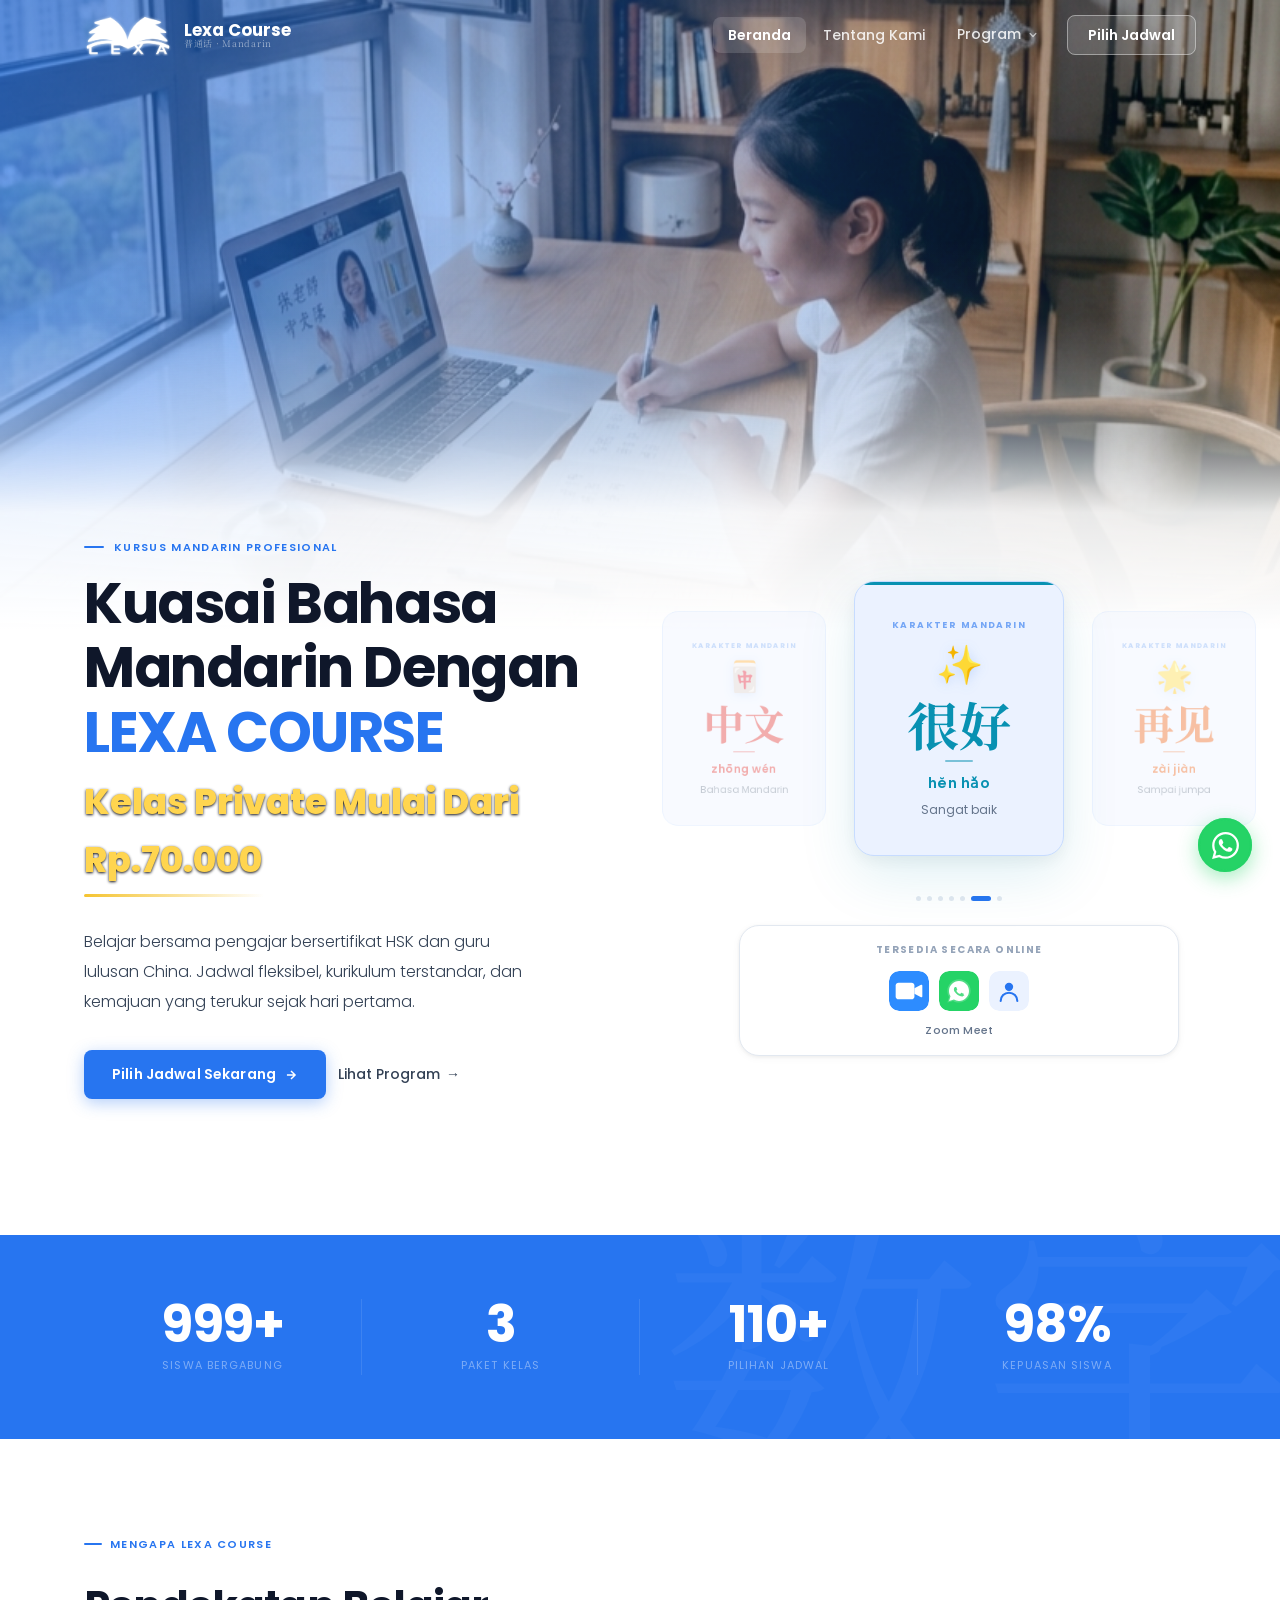
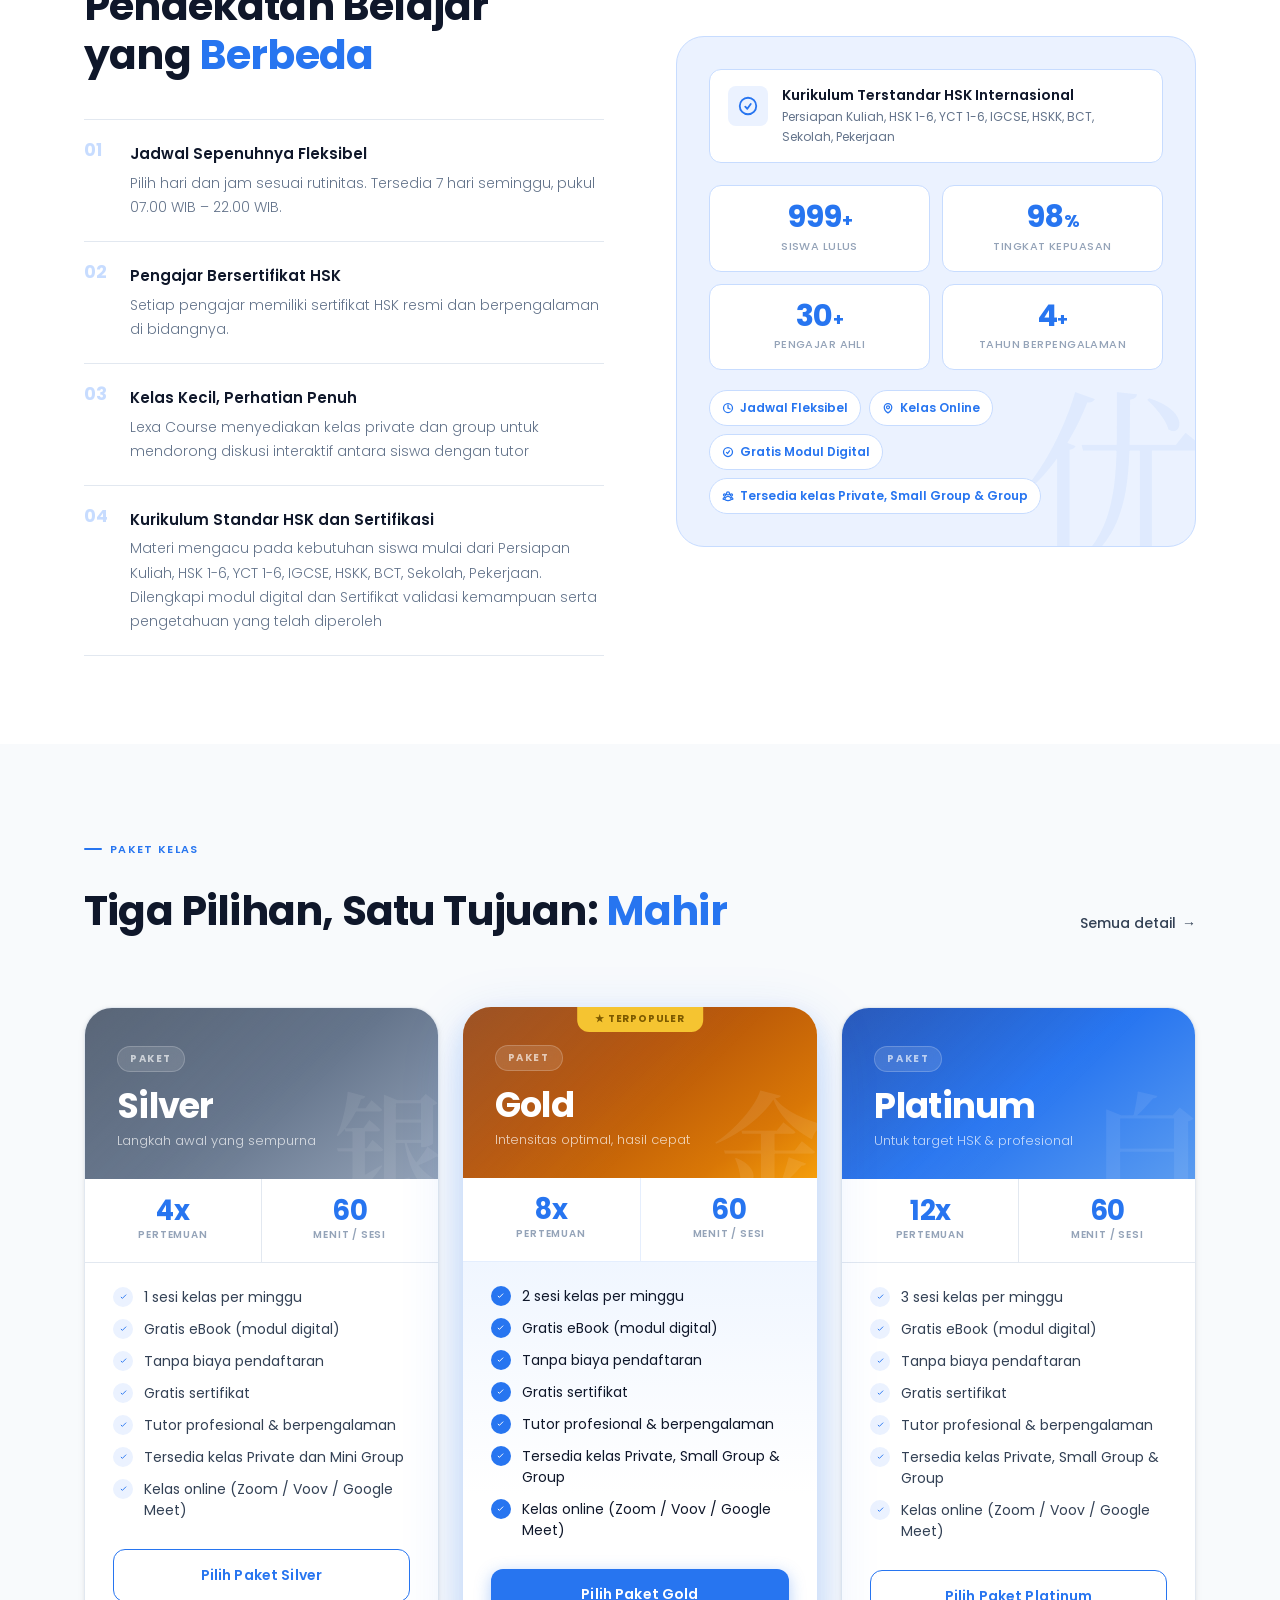
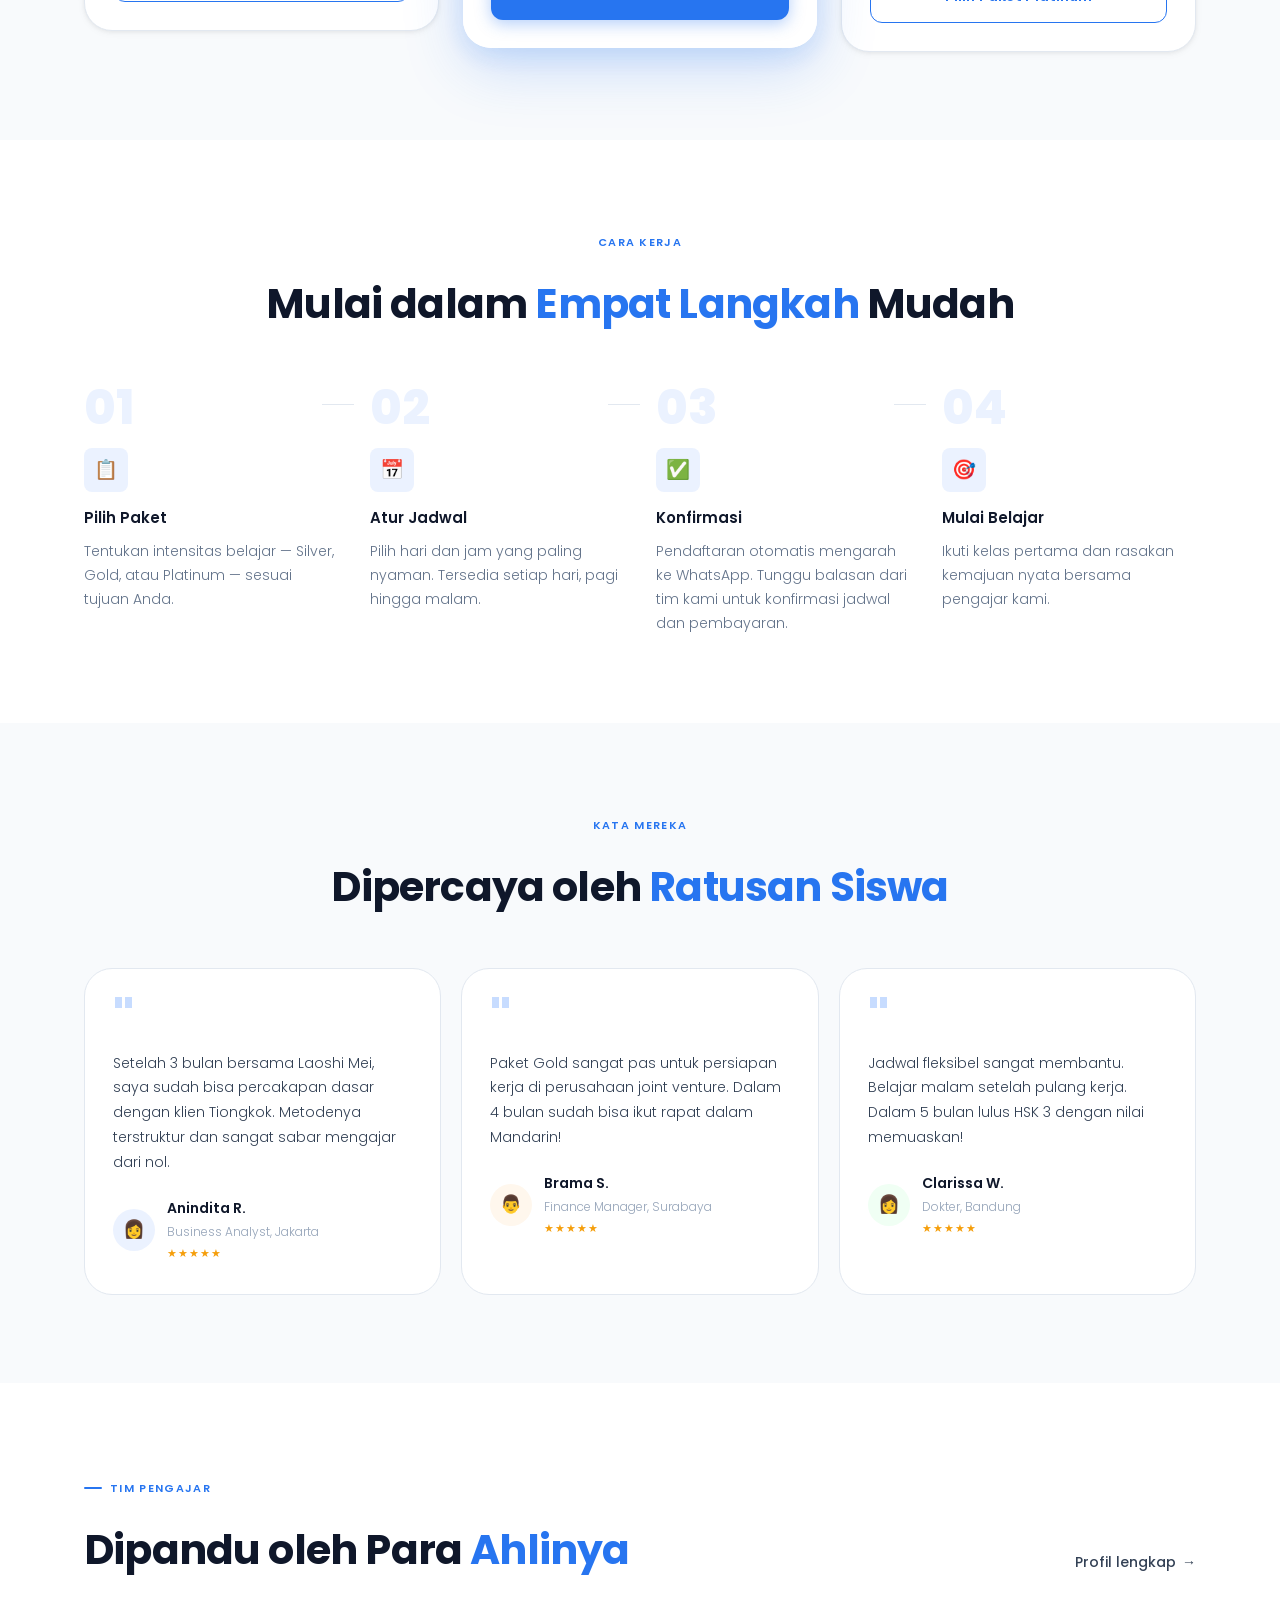
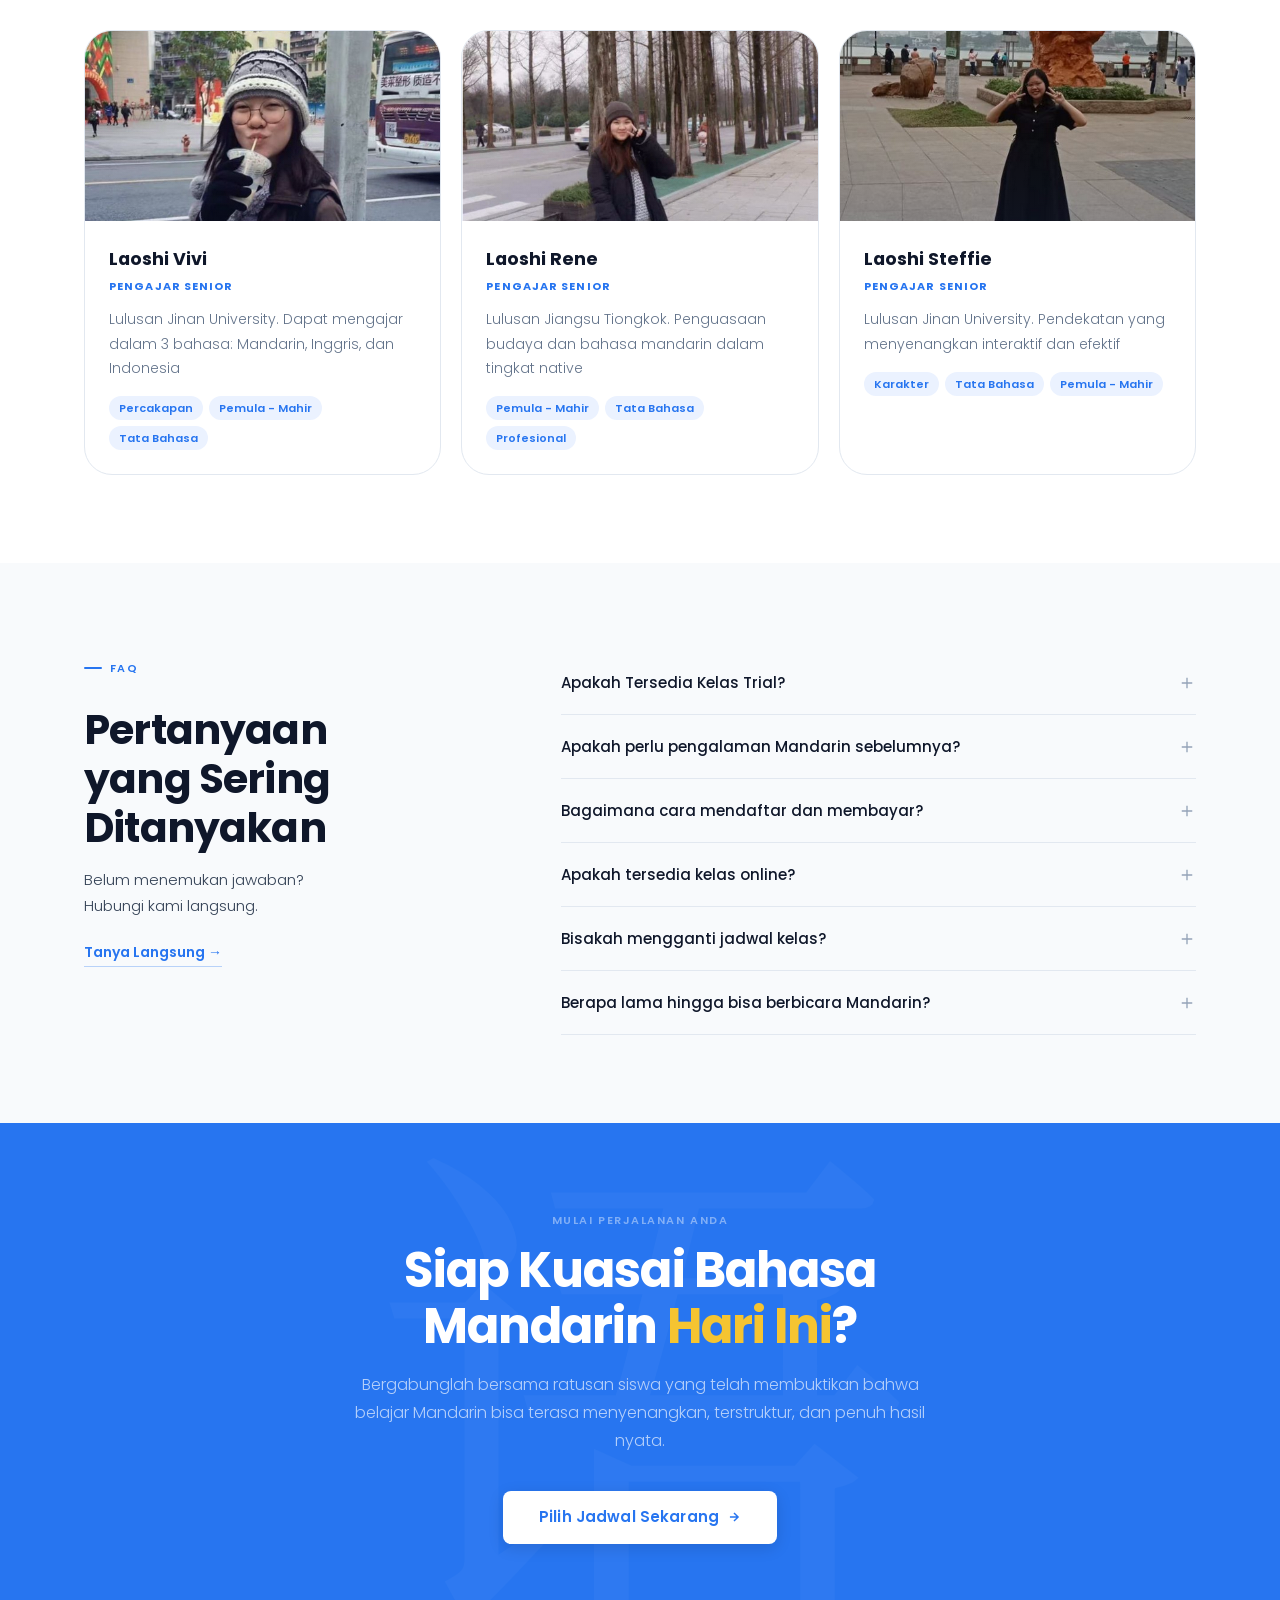
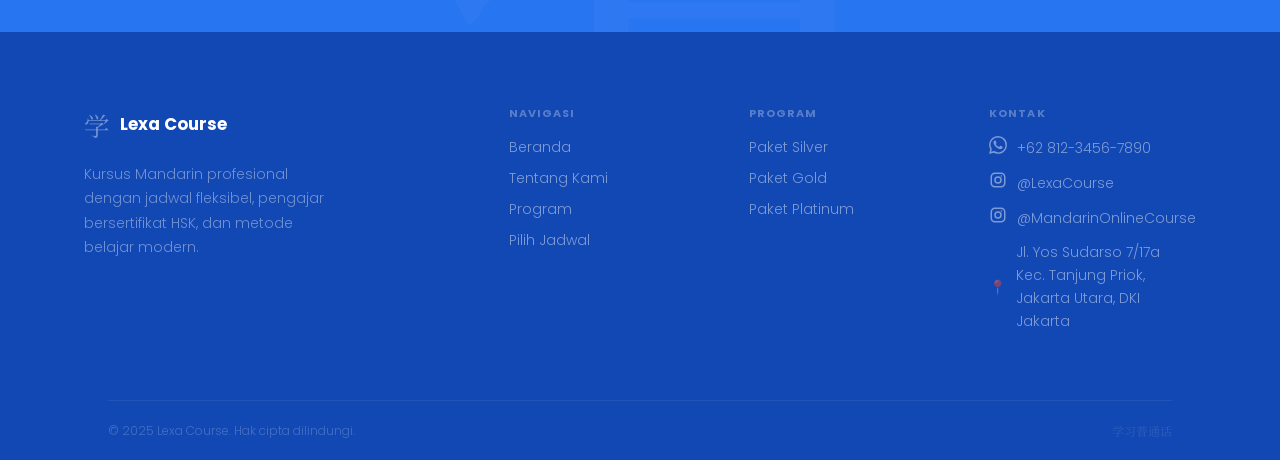
==== index.html @ 20793e78 "fix eror mobile bug foto laoshi" ====
<!DOCTYPE html>
<html lang="id">
<head>
  <meta charset="UTF-8" />
  <meta name="viewport" content="width=device-width, initial-scale=1.0" />
  <title>Lexa Course — Kursus Bahasa Mandarin Profesional</title>
  <meta name="description" content="Kursus Mandarin profesional dengan pengajar bersertifikat HSK dan jadwal fleksibel." />
  <link rel="preconnect" href="https://fonts.googleapis.com" />
  <link rel="preconnect" href="https://fonts.gstatic.com" crossorigin />
  <link href="https://fonts.googleapis.com/css2?family=Poppins:wght@300;400;500;600;700;800&family=Noto+Serif+SC:wght@400;700&display=swap" rel="stylesheet" />
  <link rel="stylesheet" href="assets/css/style.css" />
  <link rel="icon" type="image/png" href="assets/images/logop.png" />
</head>
<body>
<nav class="navbar transparent" id="navbar">
  <div class="nav-wrap">
    <a href="index.html" class="nav-logo">
      <img src="assets/images/logo.png" alt="Lexa Course" />
      <div class="nav-brand">
        <span class="nav-name">Lexa Course</span>
        <span class="nav-sub">普通话 · Mandarin</span>
      </div>
    </a>
    <ul class="nav-links">
      <li><a href="index.html" class="nav-a active">Beranda</a></li>
      <li><a href="tentang.html" class="nav-a">Tentang Kami</a></li>
     <li class="nav-item">
        <span class="nav-a-drop" id="navProgram">
          Program
          <svg class="drop-arrow" viewBox="0 0 20 20" fill="currentColor"><path fill-rule="evenodd" d="M5.293 7.293a1 1 0 011.414 0L10 10.586l3.293-3.293a1 1 0 111.414 1.414l-4 4a1 1 0 01-1.414 0l-4-4a1 1 0 010-1.414z"/></svg>
        </span>
        <div class="dropdown">
          <a href="program.html#private" class="drop-item">
            <div class="drop-icon" style="background:#EBF2FF;color:#2775F0">👤</div>
            <div><div class="drop-label">Kelas Private</div><div class="drop-sub">1 siswa · Perhatian penuh</div></div>
          </a>
          <a href="program.html#small-group" class="drop-item">
            <div class="drop-icon" style="background:#FFF7ED;color:#b45309">👥</div>
            <div><div class="drop-label">Small Group</div><div class="drop-sub">2–5 siswa · Interaktif</div></div>
          </a>
          <a href="program.html#group" class="drop-item">
            <div class="drop-icon" style="background:#F0FFF4;color:#16a34a">👨‍👩‍👧‍👦</div>
            <div><div class="drop-label">Group</div><div class="drop-sub">6–10 siswa · Ekonomis</div></div>
          </a>
        </div>
      </li>
      
      <li><a href="pilih-jadwal.html" class="nav-cta">Pilih Jadwal</a></li>
    </ul>
    <button class="hamburger" id="hamburger" aria-label="Menu"><span></span><span></span><span></span></button>
  </div>
</nav>
<div class="mob-menu" id="mobMenu">
  <a href="index.html" class="mob-a active">Beranda</a>
  <a href="tentang.html" class="mob-a">Tentang Kami</a>
  <div class="mob-item">
  <div class="mob-a mob-drop" id="mobProgram">
    Program
    <span class="mob-arrow">▾</span>
  </div>

  <div class="mob-sub">
    <a href="program.html#private" class="mob-sub-a">Kelas Private</a>
    <a href="program.html#small-group" class="mob-sub-a">Small Group</a>
    <a href="program.html#group" class="mob-sub-a">Group</a>
  </div>
</div>
  <a href="pilih-jadwal.html" class="mob-a">Pilih Jadwal</a>
</div>

<!-- Hero Photo -->
<div class="hero-wrap">
  <img src="assets/images/home.png" alt="Belajar Mandarin di Lexa Course" class="hero-img" loading="eager" decoding="async" />
  <div class="hero-overlay"></div>
  <div class="hero-fade"></div>
</div>

<!-- Hero Content -->
<section class="hero-sec" id="beranda">
  <div class="hero-up">
    <div class="container">
      <div class="hero-grid">
        <div>
          <div class="hero-kicker au d1"><span class="hero-kicker-bar"></span>Kursus Mandarin Profesional</div>
          <h1 class="hero-h1 au d2">Kuasai Bahasa Mandarin Dengan<span>LEXA COURSE</span></h1>
           <strong class="hero-price">Kelas Private Mulai Dari Rp.<span id="price">0</span>.000</strong>
          <div class="hero-line au d3"></div>
          <p class="hero-p au d3">Belajar bersama pengajar bersertifikat HSK dan guru lulusan China. Jadwal fleksibel, kurikulum terstandar, dan kemajuan yang terukur sejak hari pertama.</p>
          <div class="hero-btns au d4">
            <a href="pilih-jadwal.html" class="btn btn-blue">
              Pilih Jadwal Sekarang
              <svg width="14" height="14" fill="none" stroke="currentColor" stroke-width="2.5" viewBox="0 0 24 24"><path d="M5 12h14M12 5l7 7-7 7"/></svg>
            </a>
            <button class="btn-ghost au d5" onclick="location.href='program.html'">Lihat Program <span class="arr">→</span></button>
          </div>
          
        </div>
        <div class="sl-wrap af d4">
          <div class="sl-root">
            <div class="sl-stage"><div class="sl-track" id="slTrack"></div></div>
            <div class="sl-dots" id="slDots"></div>

            <!-- Online Learning Badge -->
            <div class="online-badge">
              <div class="ob-label">Tersedia secara online</div>
              <div class="ob-platforms">
                <!-- Zoom icon -->
                <div class="ob-platform" title="Zoom">
                  <svg viewBox="0 0 48 48" fill="none" xmlns="http://www.w3.org/2000/svg">
                    <rect width="48" height="48" rx="12" fill="#2D8CFF"/>
                    <path d="M8 17.5C8 15.567 9.567 14 11.5 14H27C28.933 14 30.5 15.567 30.5 17.5V30.5C30.5 32.433 28.933 34 27 34H11.5C9.567 34 8 32.433 8 30.5V17.5Z" fill="white"/>
                    <path d="M30.5 20.8L38.5 16.5C39.2 16.1 40 16.6 40 17.4V30.6C40 31.4 39.2 31.9 38.5 31.5L30.5 27.2V20.8Z" fill="white"/>
                  </svg>
                </div>
                <!-- WhatsApp Group icon -->
                <div class="ob-platform" title="WhatsApp">
                  <svg viewBox="0 0 48 48" fill="none" xmlns="http://www.w3.org/2000/svg">
                    <rect width="48" height="48" rx="12" fill="#25D366"/>
                    <path d="M24 10C16.268 10 10 16.268 10 24C10 26.628 10.762 29.082 12.083 31.155L10.146 37.854L17.013 35.947C19.02 37.138 21.43 37.832 24 37.832C31.732 37.832 38 31.564 38 23.832C38 16.1 31.732 10 24 10Z" fill="white" fill-opacity="0.2"/>
                    <path d="M24 12C17.373 12 12 17.373 12 24C12 26.279 12.644 28.408 13.766 30.217L12.146 35.854L17.937 34.262C19.693 35.299 21.776 35.9 24 35.9C30.627 35.9 36 30.527 36 23.9C36 17.273 30.627 12 24 12ZM30.472 28.944C30.178 29.706 28.847 30.397 28.218 30.479C27.589 30.562 26.879 30.594 26.1 30.35C25.635 30.205 25.036 30.007 24.27 29.682C21.198 28.391 19.218 25.31 19.071 25.113C18.924 24.916 17.868 23.517 17.868 22.069C17.868 20.622 18.632 19.912 18.909 19.61C19.186 19.308 19.514 19.234 19.71 19.234C19.906 19.234 20.101 19.236 20.272 19.244C20.451 19.252 20.692 19.177 20.93 19.727C21.171 20.287 21.748 21.735 21.821 21.882C21.894 22.029 21.942 22.2 21.845 22.397C21.748 22.594 21.7 22.716 21.553 22.888C21.406 23.059 21.246 23.271 21.111 23.405C20.964 23.55 20.811 23.707 20.981 23.991C21.151 24.275 21.742 25.24 22.617 26.024C23.736 27.025 24.672 27.334 24.957 27.481C25.241 27.628 25.411 27.604 25.581 27.407C25.751 27.21 26.316 26.548 26.511 26.264C26.706 25.98 26.9 26.028 27.161 26.126C27.422 26.224 28.87 26.934 29.154 27.081C29.439 27.228 29.625 27.3 29.698 27.42C29.772 27.54 29.772 28.08 29.479 28.944H30.472Z" fill="white"/>
                  </svg>
                </div>
                <!-- In Person icon -->
                <div class="ob-platform ob-platform-text" title="Tatap Muka">
                  <svg viewBox="0 0 48 48" fill="none" xmlns="http://www.w3.org/2000/svg">
                    <rect width="48" height="48" rx="12" fill="#EBF2FF"/>
                    <circle cx="24" cy="19" r="5" fill="#2775F0"/>
                    <path d="M14 36C14 30.477 18.477 26 24 26C29.523 26 34 30.477 34 36" stroke="#2775F0" stroke-width="2.5" stroke-linecap="round"/>
                  </svg>
                </div>
              </div>
              <div class="ob-tagline">Zoom Meet</div>
            </div>

          </div>
        </div>
      </div>
    </div></div>
  </div>
</section>


<!-- Numbers Band -->
<section class="band">
  <div class="container">
    <div class="band-grid">
      <div class="band-col fi"><div class="band-n">999+</div><div class="band-l">Siswa Bergabung</div></div>
      <div class="band-col fi" data-d="1"><div class="band-n">3</div><div class="band-l">Paket Kelas</div></div>
      <div class="band-col fi" data-d="2"><div class="band-n">110+</div><div class="band-l">Pilihan Jadwal</div></div>
      <div class="band-col fi" data-d="3"><div class="band-n">98%</div><div class="band-l">Kepuasan Siswa</div></div>
    </div>
  </div>
</section>

<!-- Why -->
<section class="sec">
  <div class="container">
    <div class="why-grid">
      <div class="fi-l">
        <div class="tag">Mengapa Lexa Course</div>
        <h2 class="heading-lg" style="margin-top:12px">Pendekatan Belajar<br>yang <span>Berbeda</span></h2>
        <div class="why-list">
          <div class="why-row"><div class="why-n">01</div><div><div class="why-t">Jadwal Sepenuhnya Fleksibel</div><div class="why-d">Pilih hari dan jam sesuai rutinitas. Tersedia 7 hari seminggu, pukul 07.00 WIB – 22.00 WIB.</div></div></div>
          <div class="why-row"><div class="why-n">02</div><div><div class="why-t">Pengajar Bersertifikat HSK</div><div class="why-d">Setiap pengajar memiliki sertifikat HSK resmi dan berpengalaman di bidangnya.</div></div></div>
          <div class="why-row"><div class="why-n">03</div><div><div class="why-t">Kelas Kecil, Perhatian Penuh</div><div class="why-d">Lexa Course menyediakan kelas private dan group untuk mendorong diskusi interaktif antara siswa dengan tutor</div></div></div>
          <div class="why-row"><div class="why-n">04</div><div><div class="why-t">Kurikulum Standar HSK dan Sertifikasi </div><div class="why-d">Materi mengacu pada kebutuhan siswa mulai dari Persiapan Kuliah, HSK 1-6, YCT 1-6, IGCSE, HSKK, BCT, Sekolah, Pekerjaan. Dilengkapi modul digital dan Sertifikat validasi kemampuan serta pengetahuan yang telah diperoleh</div></div></div>
        </div>
      </div>
      <div class="fi-r">
        <div class="why-card">

          <!-- Top: HSK Certification highlight -->
          <div class="wc-highlight">
            <div class="wc-hl-icon">
              <svg width="22" height="22" fill="none" viewBox="0 0 24 24" stroke="#2775F0" stroke-width="2">
                <path stroke-linecap="round" stroke-linejoin="round" d="M9 12.75L11.25 15 15 9.75M21 12a9 9 0 11-18 0 9 9 0 0118 0z"/>
              </svg>
            </div>
            <div>
              <div class="wc-hl-title">Kurikulum Terstandar HSK Internasional</div>
              <div class="wc-hl-sub">Persiapan Kuliah, HSK 1-6, YCT 1-6, IGCSE, HSKK, BCT, Sekolah, Pekerjaan</div>
            </div>
          </div>

          <!-- Stat grid 2x2 -->
          <div class="wc-stats">
            <div class="wc-stat">
              <div class="wc-stat-n">999<span>+</span></div>
              <div class="wc-stat-l">Siswa Lulus</div>
            </div>
            <div class="wc-stat">
              <div class="wc-stat-n">98<span>%</span></div>
              <div class="wc-stat-l">Tingkat Kepuasan</div>
            </div>
            <div class="wc-stat">
              <div class="wc-stat-n">30<span>+</span></div>
              <div class="wc-stat-l">Pengajar Ahli</div>
            </div>
            <div class="wc-stat">
              <div class="wc-stat-n">4<span>+</span></div>
              <div class="wc-stat-l">Tahun Berpengalaman</div>
            </div>
          </div>

          <!-- Bottom: Quick feature chips -->
          <div class="wc-chips">
            <span class="wc-chip">
              <svg width="12" height="12" fill="none" viewBox="0 0 24 24" stroke="currentColor" stroke-width="2.5"><path stroke-linecap="round" d="M12 6v6l4 2"/><circle cx="12" cy="12" r="9"/></svg>
              Jadwal Fleksibel
            </span>
            <span class="wc-chip">
              <svg width="12" height="12" fill="none" viewBox="0 0 24 24" stroke="currentColor" stroke-width="2.5"><path stroke-linecap="round" stroke-linejoin="round" d="M15 10.5a3 3 0 11-6 0 3 3 0 016 0z"/><path stroke-linecap="round" stroke-linejoin="round" d="M19.5 10.5c0 7.142-7.5 11.25-7.5 11.25S4.5 17.642 4.5 10.5a7.5 7.5 0 1115 0z"/></svg>
              Kelas Online
            </span>
            <span class="wc-chip">
              <svg width="12" height="12" fill="none" viewBox="0 0 24 24" stroke="currentColor" stroke-width="2.5"><path stroke-linecap="round" stroke-linejoin="round" d="M9 12.75L11.25 15 15 9.75M21 12a9 9 0 11-18 0 9 9 0 0118 0z"/></svg>
              Gratis Modul Digital
            </span>
            <span class="wc-chip">
              <svg width="12" height="12" fill="none" viewBox="0 0 24 24" stroke="currentColor" stroke-width="2.5"><path stroke-linecap="round" stroke-linejoin="round" d="M18 18.72a9.094 9.094 0 003.741-.479 3 3 0 00-4.682-2.72m.94 3.198l.001.031c0 .225-.012.447-.037.666A11.944 11.944 0 0112 21c-2.17 0-4.207-.576-5.963-1.584A6.062 6.062 0 016 18.719m12 0a5.971 5.971 0 00-.941-3.197m0 0A5.995 5.995 0 0012 12.75a5.995 5.995 0 00-5.058 2.772m0 0a3 3 0 00-4.681 2.72 8.986 8.986 0 003.74.477m.94-3.197a5.971 5.971 0 00-.94 3.197M15 6.75a3 3 0 11-6 0 3 3 0 016 0zm6 3a2.25 2.25 0 11-4.5 0 2.25 2.25 0 014.5 0zm-13.5 0a2.25 2.25 0 11-4.5 0 2.25 2.25 0 014.5 0z"/></svg>
              Tersedia kelas Private, Small Group & Group
            </span>
            
          </div>

        </div>
      </div>
    </div>
  </div>
</section>

<!-- Program -->
<section class="sec sec-soft">
  <div class="container">
    <div style="display:flex;justify-content:space-between;align-items:flex-end;flex-wrap:wrap;gap:16px;margin-bottom:48px" class="fi">
      <div>
        <div class="tag">Paket Kelas</div>
        <h2 class="heading-lg" style="margin-top:12px">Tiga Pilihan, Satu Tujuan: <span>Mahir</span></h2>
      </div>
      <a href="program.html" class="btn-ghost">Semua detail <span class="arr">→</span></a>
    </div>
    <div class="prog-grid-wrap"><div class="prog-grid">
      <div class="pc pc-s fi" data-d="1" id="silver">
  <div class="pc-head" data-char="银">
    <div class="pc-tier">Paket</div>
    <div class="pc-name">Silver</div>
    <div class="pc-tag">Langkah awal yang sempurna</div>
  </div>
  <div class="pc-stats">
    <div class="pc-stat"><div class="pc-stat-n">4x</div><div class="pc-stat-l">Pertemuan</div></div>
    <div class="pc-stat"><div class="pc-stat-n">60</div><div class="pc-stat-l">Menit / Sesi</div></div>
  </div>
  <div class="pc-body">
    
    <ul class="pc-list">
  <li class="pc-li">
    <span class="pc-ck">
      <svg fill="none" stroke="#2775F0" stroke-width="2.5" viewBox="0 0 24 24">
        <path d="M5 13l4 4L19 7"/>
      </svg>
    </span>
    1 sesi kelas per minggu
  </li>

  <li class="pc-li">
    <span class="pc-ck">
      <svg fill="none" stroke="#2775F0" stroke-width="2.5" viewBox="0 0 24 24">
        <path d="M5 13l4 4L19 7"/>
      </svg>
    </span>
    Gratis eBook (modul digital)
  </li>

  <li class="pc-li">
    <span class="pc-ck">
      <svg fill="none" stroke="#2775F0" stroke-width="2.5" viewBox="0 0 24 24">
        <path d="M5 13l4 4L19 7"/>
      </svg>
    </span>
    Tanpa biaya pendaftaran
  </li>

  <li class="pc-li">
    <span class="pc-ck">
      <svg fill="none" stroke="#2775F0" stroke-width="2.5" viewBox="0 0 24 24">
        <path d="M5 13l4 4L19 7"/>
      </svg>
    </span>
    Gratis sertifikat
  </li>

  <li class="pc-li">
    <span class="pc-ck">
      <svg fill="none" stroke="#2775F0" stroke-width="2.5" viewBox="0 0 24 24">
        <path d="M5 13l4 4L19 7"/>
      </svg>
    </span>
    Tutor profesional & berpengalaman
  </li>

  <li class="pc-li">
    <span class="pc-ck">
      <svg fill="none" stroke="#2775F0" stroke-width="2.5" viewBox="0 0 24 24">
        <path d="M5 13l4 4L19 7"/>
      </svg>
    </span>
    Tersedia kelas Private dan Mini Group
  </li>

  <li class="pc-li">
    <span class="pc-ck">
      <svg fill="none" stroke="#2775F0" stroke-width="2.5" viewBox="0 0 24 24">
        <path d="M5 13l4 4L19 7"/>
      </svg>
    </span>
    Kelas online (Zoom / Voov / Google Meet)
  </li>
</ul>
    <a href="pilih-jadwal.html?paket=silver" class="pc-btn pc-ol">Pilih Paket Silver</a>
  </div>
</div>
      <div class="pc pc-g fi" data-d="2" id="gold">
  <div class="pc-head" data-char="金">
    <div class="pc-tier">Paket</div>
    <div class="pc-name">Gold</div>
    <div class="pc-tag">Intensitas optimal, hasil cepat</div>
  </div>
  <div class="pc-stats">
    <div class="pc-stat"><div class="pc-stat-n">8x</div><div class="pc-stat-l">Pertemuan</div></div>
    <div class="pc-stat"><div class="pc-stat-n">60</div><div class="pc-stat-l">Menit / Sesi</div></div>
  </div>
  <div class="pc-body">
    <ul class="pc-list">
  <li class="pc-li">
    <span class="pc-ck">
      <svg fill="none" stroke="#2775F0" stroke-width="2.5" viewBox="0 0 24 24">
        <path d="M5 13l4 4L19 7"/>
      </svg>
    </span>
    2 sesi kelas per minggu
  </li>

  <li class="pc-li">
    <span class="pc-ck">
      <svg fill="none" stroke="#2775F0" stroke-width="2.5" viewBox="0 0 24 24">
        <path d="M5 13l4 4L19 7"/>
      </svg>
    </span>
    Gratis eBook (modul digital)
  </li>

  <li class="pc-li">
    <span class="pc-ck">
      <svg fill="none" stroke="#2775F0" stroke-width="2.5" viewBox="0 0 24 24">
        <path d="M5 13l4 4L19 7"/>
      </svg>
    </span>
    Tanpa biaya pendaftaran
  </li>

  <li class="pc-li">
    <span class="pc-ck">
      <svg fill="none" stroke="#2775F0" stroke-width="2.5" viewBox="0 0 24 24">
        <path d="M5 13l4 4L19 7"/>
      </svg>
    </span>
    Gratis sertifikat
  </li>

  <li class="pc-li">
    <span class="pc-ck">
      <svg fill="none" stroke="#2775F0" stroke-width="2.5" viewBox="0 0 24 24">
        <path d="M5 13l4 4L19 7"/>
      </svg>
    </span>
    Tutor profesional & berpengalaman
  </li>

  <li class="pc-li">
    <span class="pc-ck">
      <svg fill="none" stroke="#2775F0" stroke-width="2.5" viewBox="0 0 24 24">
        <path d="M5 13l4 4L19 7"/>
      </svg>
    </span>
    Tersedia kelas Private, Small Group & Group
  </li>

  <li class="pc-li">
    <span class="pc-ck">
      <svg fill="none" stroke="#2775F0" stroke-width="2.5" viewBox="0 0 24 24">
        <path d="M5 13l4 4L19 7"/>
      </svg>
    </span>
    Kelas online (Zoom / Voov / Google Meet)
  </li>
</ul>
    <a href="pilih-jadwal.html?paket=gold" class="pc-btn pc-blue">Pilih Paket Gold</a>
  </div>
</div>
      <div class="pc pc-p fi" data-d="3" id="platinum">
  <div class="pc-head" data-char="白">
    <div class="pc-tier">Paket</div>
    <div class="pc-name">Platinum</div>
    <div class="pc-tag">Untuk target HSK & profesional</div>
  </div>
  <div class="pc-stats">
    <div class="pc-stat"><div class="pc-stat-n">12x</div><div class="pc-stat-l">Pertemuan</div></div>
    <div class="pc-stat"><div class="pc-stat-n">60</div><div class="pc-stat-l">Menit / Sesi</div></div>
  </div>
  <div class="pc-body">
    <ul class="pc-list">
  <li class="pc-li">
    <span class="pc-ck">
      <svg fill="none" stroke="#2775F0" stroke-width="2.5" viewBox="0 0 24 24">
        <path d="M5 13l4 4L19 7"/>
      </svg>
    </span>
    3 sesi kelas per minggu
  </li>

  <li class="pc-li">
    <span class="pc-ck">
      <svg fill="none" stroke="#2775F0" stroke-width="2.5" viewBox="0 0 24 24">
        <path d="M5 13l4 4L19 7"/>
      </svg>
    </span>
    Gratis eBook (modul digital)
  </li>

  <li class="pc-li">
    <span class="pc-ck">
      <svg fill="none" stroke="#2775F0" stroke-width="2.5" viewBox="0 0 24 24">
        <path d="M5 13l4 4L19 7"/>
      </svg>
    </span>
    Tanpa biaya pendaftaran
  </li>

  <li class="pc-li">
    <span class="pc-ck">
      <svg fill="none" stroke="#2775F0" stroke-width="2.5" viewBox="0 0 24 24">
        <path d="M5 13l4 4L19 7"/>
      </svg>
    </span>
    Gratis sertifikat
  </li>

  <li class="pc-li">
    <span class="pc-ck">
      <svg fill="none" stroke="#2775F0" stroke-width="2.5" viewBox="0 0 24 24">
        <path d="M5 13l4 4L19 7"/>
      </svg>
    </span>
    Tutor profesional & berpengalaman
  </li>

  <li class="pc-li">
    <span class="pc-ck">
      <svg fill="none" stroke="#2775F0" stroke-width="2.5" viewBox="0 0 24 24">
        <path d="M5 13l4 4L19 7"/>
      </svg>
    </span>
    Tersedia kelas Private, Small Group &  Group 
  </li>
 
  <li class="pc-li">
    <span class="pc-ck">
      <svg fill="none" stroke="#2775F0" stroke-width="2.5" viewBox="0 0 24 24">
        <path d="M5 13l4 4L19 7"/>
      </svg>
    </span>
    Kelas online (Zoom / Voov / Google Meet)
  </li>
</ul>
    <a href="pilih-jadwal.html?paket=platinum" class="pc-btn pc-ol">Pilih Paket Platinum</a>
  </div>
</div>
    </div>
    </div>
  </div>
</section>

<!-- How It Works -->
<section class="sec">
  <div class="container">
    <div class="tc-text fi">
      <div class="tag tag-center">Cara Kerja</div>
      <h2 class="heading-lg" style="margin-top:12px">Mulai dalam <span>Empat Langkah</span> Mudah</h2>
    </div>
    <div class="how-grid">
      <div class="how-step fi" data-d="1"><div class="how-num">01</div><div class="how-line"></div><div class="how-icon">📋</div><div class="how-t">Pilih Paket</div><div class="how-d">Tentukan intensitas belajar — Silver, Gold, atau Platinum — sesuai tujuan Anda.</div></div>
      <div class="how-step fi" data-d="2"><div class="how-num">02</div><div class="how-line"></div><div class="how-icon">📅</div><div class="how-t">Atur Jadwal</div><div class="how-d">Pilih hari dan jam yang paling nyaman. Tersedia setiap hari, pagi hingga malam.</div></div>
      <div class="how-step fi" data-d="3"><div class="how-num">03</div><div class="how-line"></div><div class="how-icon">✅</div><div class="how-t">Konfirmasi</div><div class="how-d">Pendaftaran otomatis mengarah ke WhatsApp. Tunggu balasan dari tim kami untuk konfirmasi jadwal dan pembayaran.</div></div>
      <div class="how-step fi" data-d="4"><div class="how-num">04</div><div class="how-icon">🎯</div><div class="how-t">Mulai Belajar</div><div class="how-d">Ikuti kelas pertama dan rasakan kemajuan nyata bersama pengajar kami.</div></div>
    </div>
  </div>
</section>

<!-- Testimonials -->
<section class="sec sec-soft">
  <div class="container">
    <div class="tc-text fi">
      <div class="tag tag-center">Kata Mereka</div>
      <h2 class="heading-lg" style="margin-top:12px">Dipercaya oleh <span>Ratusan Siswa</span></h2>
    </div>
    <div class="testi-grid">
      <div class="tc fi" data-d="1"><div class="tc-q">"</div><p class="tc-t">Setelah 3 bulan bersama Laoshi Mei, saya sudah bisa percakapan dasar dengan klien Tiongkok. Metodenya terstruktur dan sangat sabar mengajar dari nol.</p><div class="tc-auth"><div class="tc-av">👩</div><div><div class="tc-name">Anindita R.</div><div class="tc-role">Business Analyst, Jakarta</div><div class="tc-stars">★★★★★</div></div></div></div>
      <div class="tc fi" data-d="2"><div class="tc-q">"</div><p class="tc-t">Paket Gold sangat pas untuk persiapan kerja di perusahaan joint venture. Dalam 4 bulan sudah bisa ikut rapat dalam Mandarin!</p><div class="tc-auth"><div class="tc-av" style="background:#FFF7ED">👨</div><div><div class="tc-name">Brama S.</div><div class="tc-role">Finance Manager, Surabaya</div><div class="tc-stars">★★★★★</div></div></div></div>
      <div class="tc fi" data-d="3"><div class="tc-q">"</div><p class="tc-t">Jadwal fleksibel sangat membantu. Belajar malam setelah pulang kerja. Dalam 5 bulan lulus HSK 3 dengan nilai memuaskan!</p><div class="tc-auth"><div class="tc-av" style="background:#F0FFF4">👩</div><div><div class="tc-name">Clarissa W.</div><div class="tc-role">Dokter, Bandung</div><div class="tc-stars">★★★★★</div></div></div></div>
    </div>
  </div>
</section>

<!-- Teachers -->
<section class="sec">
  <div class="container">
    <div style="display:flex;justify-content:space-between;align-items:flex-end;flex-wrap:wrap;gap:16px;margin-bottom:0" class="fi">
      <div>
        <div class="tag">Tim Pengajar</div>
        <h2 class="heading-lg" style="margin-top:12px">Dipandu oleh Para <span>Ahlinya</span></h2>
      </div>
      <a href="tentang.html#profil-guru" class="btn-ghost">Profil lengkap <span class="arr">→</span></a>
    </div>

    <div class="teacher-grid">

      <!-- Teacher 1 -->
      <div class="tcard fi" data-d="1">
        <div class="tcard-img">
          <img src="assets/images/vivi.png" alt="Laoshi Vivi">
        </div>
        <div class="tcard-body">
          <div class="tcard-name">Laoshi Vivi</div>
          <div class="tcard-role">Pengajar Senior</div>
          <p class="tcard-bio">Lulusan Jinan University. Dapat mengajar dalam 3 bahasa: Mandarin, Inggris, dan Indonesia</p>
          <div class="tcard-tags">
            <span class="tcard-tag">Percakapan</span>
            <span class="tcard-tag">Pemula - Mahir</span>
            <span class="tcard-tag">Tata Bahasa</span>
          </div>
        </div>
      </div>

      <!-- Teacher 2 -->
      <div class="tcard fi" data-d="2">
        <div class="tcard-img">
          <img src="assets/images/rene.png" alt="Laoshi Rene">
        </div>
        <div class="tcard-body">
          <div class="tcard-name">Laoshi Rene</div>
          <div class="tcard-role">Pengajar Senior</div>
          <p class="tcard-bio">Lulusan Jiangsu Tiongkok. Penguasaan budaya dan bahasa mandarin dalam tingkat native</p>
          <div class="tcard-tags">
            <span class="tcard-tag">Pemula - Mahir</span>
            <span class="tcard-tag">Tata Bahasa</span>
            <span class="tcard-tag">Profesional</span>
          </div>
        </div>
      </div>

      <!-- Teacher 3 -->
      <div class="tcard fi" data-d="3">
        <div class="tcard-img">
          <img src="assets/images/steffie.png" alt="Laoshi Steffie">
        </div>
        <div class="tcard-body">
          <div class="tcard-name">Laoshi Steffie</div>
          <div class="tcard-role">Pengajar Senior</div>
          <p class="tcard-bio">Lulusan Jinan University. Pendekatan yang menyenangkan interaktif dan efektif</p>
          <div class="tcard-tags">
            <span class="tcard-tag">Karakter</span>
            <span class="tcard-tag">Tata Bahasa</span>
            <span class="tcard-tag">Pemula - Mahir</span>
          </div>
        </div>
      </div>

    </div>
  </div>
</section>

<!-- FAQ -->
<section class="sec sec-soft">
  <div class="container">
    <div class="faq-layout">
      <div class="fi-l">
        <div class="tag">FAQ</div>
        <h2 class="heading-lg" style="margin-top:12px">Pertanyaan<br>yang Sering<br>Ditanyakan</h2>
        <p class="faq-side-body">Belum menemukan jawaban? Hubungi kami langsung.</p>
        <a href="https://wa.me/6285280051105" class="faq-wa" target="_blank">Tanya Langsung →</a>
      </div>
      <div class="fi-r">
        <div class="faq-item"><button class="faq-btn" onclick="faqToggle(this)">Apakah Tersedia Kelas Trial?<svg class="faq-ico" fill="none" stroke="currentColor" stroke-width="1.8" viewBox="0 0 24 24"><path d="M12 5v14M5 12h14"/></svg></button><div class="faq-ans">Ya, kami menyediakan kelas Trial atau percobaan untuk siswa baru dengan harga spesial.</div></div>
        <div class="faq-item"><button class="faq-btn" onclick="faqToggle(this)">Apakah perlu pengalaman Mandarin sebelumnya?<svg class="faq-ico" fill="none" stroke="currentColor" stroke-width="1.8" viewBox="0 0 24 24"><path d="M12 5v14M5 12h14"/></svg></button><div class="faq-ans">Tidak sama sekali. Kami menerima siswa dari level nol hingga mahir. Pengajar menyesuaikan materi dengan kemampuan awal setiap siswa secara individual.</div></div>
        <div class="faq-item"><button class="faq-btn" onclick="faqToggle(this)">Bagaimana cara mendaftar dan membayar?<svg class="faq-ico" fill="none" stroke="currentColor" stroke-width="1.8" viewBox="0 0 24 24"><path d="M12 5v14M5 12h14"/></svg></button><div class="faq-ans">Isi formulir booking online, lalu tim kami menghubungi via WhatsApp untuk konfirmasi jadwal dan pembayaran bulanan.</div></div>
        <div class="faq-item"><button class="faq-btn" onclick="faqToggle(this)">Apakah tersedia kelas online?<svg class="faq-ico" fill="none" stroke="currentColor" stroke-width="1.8" viewBox="0 0 24 24"><path d="M12 5v14M5 12h14"/></svg></button><div class="faq-ans">Ya. Tersedia online via Zoom/Google Meet dan tatap muka langsung. Pilih format yang nyaman tanpa biaya tambahan.</div></div>
        <div class="faq-item"><button class="faq-btn" onclick="faqToggle(this)">Bisakah mengganti jadwal kelas?<svg class="faq-ico" fill="none" stroke="currentColor" stroke-width="1.8" viewBox="0 0 24 24"><path d="M12 5v14M5 12h14"/></svg></button><div class="faq-ans">Reschedule dapat dilakukan maksimal 24 jam sebelum kelas via WhatsApp. Kami berkomitmen mengakomodasi perubahan selama slot tersedia.</div></div>
        <div class="faq-item"><button class="faq-btn" onclick="faqToggle(this)">Berapa lama hingga bisa berbicara Mandarin?<svg class="faq-ico" fill="none" stroke="currentColor" stroke-width="1.8" viewBox="0 0 24 24"><path d="M12 5v14M5 12h14"/></svg></button><div class="faq-ans">Rata-rata siswa Gold sudah bisa percakapan dasar dalam 2–3 bulan. Target HSK 3 umumnya dicapai dalam 6–8 bulan dengan komitmen konsisten. Dan kembali kepada kemampuan masing-masing.</div></div>
      </div>
    </div>
  </div>
</section>
<section class="cta-sec">
  <div class="container">
    <div class="cta-inner fi">
      <span class="cta-tag">Mulai Perjalanan Anda</span>
      <h2 class="cta-h2">Siap Kuasai Bahasa Mandarin <span>Hari Ini</span>?</h2>
      <p class="cta-p">Bergabunglah bersama ratusan siswa yang telah membuktikan bahwa belajar Mandarin bisa terasa menyenangkan, terstruktur, dan penuh hasil nyata.</p>
      <a href="pilih-jadwal.html" class="btn btn-white" style="font-size:15px;padding:14px 36px">
        Pilih Jadwal Sekarang
        <svg width="14" height="14" fill="none" stroke="currentColor" stroke-width="2.5" viewBox="0 0 24 24"><path d="M5 12h14M12 5l7 7-7 7"/></svg>
      </a>
    </div>
  </div>
</section>
<footer class="footer">
  <div class="container">
    <div class="footer-grid">
      <div>
        <div class="footer-logo">
          <span class="f-logo-cn">学</span>
          <span class="f-logo-name">Lexa Course</span>
        </div>
        <p class="f-desc">Kursus Mandarin profesional dengan jadwal fleksibel, pengajar bersertifikat HSK, dan metode belajar modern.</p>
      
      </div>
      <div>
        <div class="f-col-h">Navigasi</div>
        <div class="f-links">
          <a href="index.html" class="f-link">Beranda</a>
          <a href="tentang.html" class="f-link">Tentang Kami</a>
          <a href="program.html" class="f-link">Program</a>
          <a href="pilih-jadwal.html" class="f-link">Pilih Jadwal</a>
        </div>
      </div>
      <div>
        <div class="f-col-h">Program</div>
        <div class="f-links">
          <a href="program.html" class="f-link">Paket Silver</a>
          <a href="program.html" class="f-link">Paket Gold</a>
          <a href="program.html" class="f-link">Paket Platinum</a>
        </div>
      </div>
      <div>
        <div>
  <div class="f-col-h">Kontak</div>

  <a href="https://wa.me/6285280051105" class="f-contact" target="_blank">
  <span>
    <svg width="18" height="18" fill="currentColor" viewBox="0 0 24 24">
      <path d="M20.52 3.48A11.94 11.94 0 0012.05 0C5.5 0 .17 5.33.17 11.88c0 2.1.55 4.15 1.6 5.95L0 24l6.33-1.66a11.9 11.9 0 005.72 1.45h.01c6.55 0 11.88-5.33 11.88-11.88 0-3.17-1.23-6.15-3.42-8.43zM12.06 21.5h-.01a9.9 9.9 0 01-5.05-1.39l-.36-.21-3.76.99 1-3.66-.24-.37a9.86 9.86 0 01-1.51-5.28C2.13 6.5 6.55 2.08 12.05 2.08c2.64 0 5.13 1.03 7 2.9a9.84 9.84 0 012.9 7c0 5.5-4.42 9.92-9.89 9.92zm5.42-7.4c-.3-.15-1.76-.87-2.03-.97-.27-.1-.47-.15-.67.15-.2.3-.77.97-.94 1.17-.17.2-.35.22-.64.07-.3-.15-1.26-.47-2.4-1.48-.88-.78-1.48-1.75-1.65-2.05-.17-.3-.02-.46.13-.61.13-.13.3-.35.45-.52.15-.17.2-.3.3-.5.1-.2.05-.37-.03-.52-.07-.15-.67-1.61-.91-2.21-.24-.58-.49-.5-.67-.51h-.57c-.2 0-.52.07-.79.37-.27.3-1.04 1.02-1.04 2.48 0 1.46 1.06 2.88 1.21 3.08.15.2 2.1 3.2 5.08 4.49.71.31 1.26.49 1.69.63.71.23 1.36.2 1.87.12.57-.09 1.76-.72 2.01-1.42.25-.7.25-1.29.18-1.42-.07-.12-.27-.2-.57-.35z"/>
    </svg>
  </span>
  +62 812-3456-7890
</a>

  <!-- Instagram -->
  <a href="https://www.instagram.com/lexa_course/" class="f-contact" target="_blank">
    <span>
      <svg width="18" height="18" fill="currentColor" viewBox="0 0 24 24">
        <path d="M7.75 2C4.678 2 2 4.678 2 7.75v8.5C2 19.322 4.678 22 7.75 22h8.5C19.322 22 22 19.322 22 16.25v-8.5C22 4.678 19.322 2 16.25 2h-8.5zm0 2h8.5C18.216 4 20 5.784 20 7.75v8.5c0 1.966-1.784 3.75-3.75 3.75h-8.5C5.784 20 4 18.216 4 16.25v-8.5C4 5.784 5.784 4 7.75 4zm8.75 1.5a1 1 0 100 2 1 1 0 000-2zM12 7a5 5 0 100 10 5 5 0 000-10zm0 2a3 3 0 110 6 3 3 0 010-6z"/>
      </svg>
    </span>
    @LexaCourse
  </a>

  <!-- Instagram -->
  <a href="https://www.instagram.com/mandarinonlinecourse/" class="f-contact" target="_blank">
    <span>
      <svg width="18" height="18" fill="currentColor" viewBox="0 0 24 24">
        <path d="M7.75 2C4.678 2 2 4.678 2 7.75v8.5C2 19.322 4.678 22 7.75 22h8.5C19.322 22 22 19.322 22 16.25v-8.5C22 4.678 19.322 2 16.25 2h-8.5zm0 2h8.5C18.216 4 20 5.784 20 7.75v8.5c0 1.966-1.784 3.75-3.75 3.75h-8.5C5.784 20 4 18.216 4 16.25v-8.5C4 5.784 5.784 4 7.75 4zm8.75 1.5a1 1 0 100 2 1 1 0 000-2zM12 7a5 5 0 100 10 5 5 0 000-10zm0 2a3 3 0 110 6 3 3 0 010-6z"/>
      </svg>
    </span>
    @MandarinOnlineCourse
  </a> 

  <div class="f-contact">
    <span>📍</span>
    Jl. Yos Sudarso 7/17a<br>
    Kec. Tanjung Priok, Jakarta Utara, DKI Jakarta
  </div>
</div>
    </div>
  </div>
  <div class="container"><div class="f-bottom"><span>© 2025 Lexa Course. Hak cipta dilindungi.</span><span class="f-cn">学习普通话</span></div></div>
</footer>
<!-- WhatsApp Float -->
<div class="wa-float">
  <a href="https://wa.me/6285280051105?text=Halo%20Lexa%20Course%2C%20saya%20ingin%20bertanya%20tentang%20kursus%20Mandarin." class="wa-btn" target="_blank" rel="noopener" aria-label="Hubungi via WhatsApp">
    <svg class="wa-ico" viewBox="0 0 24 24"><path d="M17.472 14.382c-.297-.149-1.758-.867-2.03-.967-.273-.099-.471-.148-.67.15-.197.297-.767.966-.94 1.164-.173.199-.347.223-.644.075-.297-.15-1.255-.463-2.39-1.475-.883-.788-1.48-1.761-1.653-2.059-.173-.297-.018-.458.13-.606.134-.133.298-.347.446-.52.149-.174.198-.298.298-.497.099-.198.05-.371-.025-.52-.075-.149-.669-1.612-.916-2.207-.242-.579-.487-.5-.669-.51-.173-.008-.371-.01-.57-.01-.198 0-.52.074-.792.372-.272.297-1.04 1.016-1.04 2.479 0 1.462 1.065 2.875 1.213 3.074.149.198 2.096 3.2 5.077 4.487.709.306 1.262.489 1.694.625.712.227 1.36.195 1.871.118.571-.085 1.758-.719 2.006-1.413.248-.694.248-1.289.173-1.413-.074-.124-.272-.198-.57-.347m-5.421 7.403h-.004a9.87 9.87 0 01-5.031-1.378l-.361-.214-3.741.982.998-3.648-.235-.374a9.86 9.86 0 01-1.51-5.26c.001-5.45 4.436-9.884 9.888-9.884 2.64 0 5.122 1.03 6.988 2.898a9.825 9.825 0 012.893 6.994c-.003 5.45-4.437 9.884-9.885 9.884m8.413-18.297A11.815 11.815 0 0012.05 0C5.495 0 .16 5.335.157 11.892c0 2.096.547 4.142 1.588 5.945L.057 24l6.305-1.654a11.882 11.882 0 005.683 1.448h.005c6.554 0 11.89-5.335 11.893-11.893a11.821 11.821 0 00-3.48-8.413z"/></svg>
  </a>
  <span class="wa-tip">Hubungi Kami</span>
</div>
<button class="back-top" id="backTop" aria-label="Kembali ke atas">↑</button>
<script src="assets/js/script.js"></script>
</body>
</html>
---- assets/css/style.css ----
/* ========================================
   LEXA COURSE — Design System v8
   Font: Poppins + Noto Serif SC
   Primary: #2775F0
   ======================================== */

@import url('https://fonts.googleapis.com/css2?family=Poppins:wght@300;400;500;600;700;800&family=Noto+Serif+SC:wght@400;700&display=swap');

/* ── TOKENS ── */
:root {
  --blue:        #2775F0;
  --blue-dark:   #1a5fd4;
  --blue-deep:   #1248b3;
  --blue-soft:   #EBF2FF;
  --blue-mid:    #C7DCFF;
  --gold:        #F5C431;
  --ink:         #0F172A;
  --ink-2:       #334155;
  --ink-3:       #64748B;
  --ink-4:       #94A3B8;
  --line:        #E2E8F0;
  --surface:     #F8FAFC;
  --white:       #FFFFFF;
  --font:        'Poppins', sans-serif;
  --font-cn:     'Noto Serif SC', serif;
  --r-sm:        8px;
  --r:           12px;
  --r-lg:        20px;
  --r-xl:        28px;
  --sh-sm:       0 1px 4px rgba(0,0,0,0.06), 0 2px 8px rgba(0,0,0,0.04);
  --sh-md:       0 4px 20px rgba(39,117,240,0.10), 0 2px 8px rgba(0,0,0,0.05);
  --sh-lg:       0 12px 40px rgba(39,117,240,0.14), 0 4px 16px rgba(0,0,0,0.06);
  --sh-xl:       0 24px 64px rgba(39,117,240,0.18), 0 8px 24px rgba(0,0,0,0.07);
  --ease:        cubic-bezier(0.4,0,0.2,1);
  --ease-out:    cubic-bezier(0,0,0.2,1);
  --t1:          0.15s;
  --t2:          0.25s;
  --t3:          0.4s;
}

/* ── RESET ── */
*,*::before,*::after{box-sizing:border-box;margin:0;padding:0}
html{scroll-behavior:smooth;-webkit-text-size-adjust:100%}
body{font-family:var(--font);font-size:16px;line-height:1.65;color:var(--ink);background:var(--white);overflow-x:hidden;-webkit-font-smoothing:antialiased}
img{max-width:100%;display:block}
a{text-decoration:none;color:inherit}
ul{list-style:none}
button{cursor:pointer;font-family:var(--font)}
::-webkit-scrollbar{width:4px}
::-webkit-scrollbar-track{background:var(--surface)}
::-webkit-scrollbar-thumb{background:var(--blue);border-radius:2px}

/* ── LAYOUT ── */
.container{max-width:1160px;margin:0 auto;padding:0 24px}
.sec{padding:88px 0}
.sec-soft{background:var(--surface)}

/* ── TYPOGRAPHY SCALE ──
   h1 (page) : 700, 48–56px
   h2 (sec)  : 700, 36–44px
   h3 (card) : 600, 20–22px
   body      : 400, 16px
   small     : 300, 14px
   label     : 600, 11px uppercase
*/

.tag {
  display: inline-flex;
  align-items: center;
  gap: 8px;
  font-size: 11px;
  font-weight: 600;
  letter-spacing: 0.12em;
  text-transform: uppercase;
  color: var(--blue);
  margin-bottom: 16px;
}
.tag::before {
  content: '';
  width: 18px;
  height: 2px;
  background: var(--blue);
  border-radius: 1px;
  flex-shrink: 0;
}
.tag-center { justify-content: center; }
.tag-center::before { display: none; }
.tag-white { color: rgba(255,255,255,0.55); }
.tag-white::before { background: rgba(255,255,255,0.4); }

.heading-xl {
  font-size: clamp(2.4rem, 4.5vw, 3.5rem);
  font-weight: 700;
  line-height: 1.15;
  letter-spacing: -0.025em;
  color: var(--ink);
}
.heading-xl span { color: var(--blue); }

.heading-lg {
  font-size: clamp(1.9rem, 3.2vw, 2.8rem);
  font-weight: 700;
  line-height: 1.2;
  letter-spacing: -0.02em;
  color: var(--ink);
}
.heading-lg span { color: var(--blue); }
.heading-lg-white { color: var(--white); }
.heading-lg-white span { color: var(--gold); }

.heading-md {
  font-size: 1.2rem;
  font-weight: 600;
  line-height: 1.3;
  color: var(--ink);
}

.body-text {
  font-size: 1rem;
  font-weight: 400;
  line-height: 1.8;
  color: var(--ink-2);
}

.body-sm {
  font-size: 0.9rem;
  font-weight: 300;
  line-height: 1.75;
  color: var(--ink-3);
}

/* ── BUTTONS ── */
.btn {
  display: inline-flex;
  align-items: center;
  gap: 8px;
  font-family: var(--font);
  font-size: 14px;
  font-weight: 600;
  padding: 13px 28px;
  border-radius: var(--r-sm);
  border: none;
  cursor: pointer;
  transition: all var(--t2) var(--ease);
  letter-spacing: 0.01em;
  white-space: nowrap;
}
.btn:hover  { transform: translateY(-2px); }
.btn:active { transform: translateY(0) scale(0.99); }

.btn-blue {
  background: var(--blue);
  color: var(--white);
  box-shadow: 0 4px 16px rgba(39,117,240,0.35);
}
.btn-blue:hover { background: var(--blue-dark); box-shadow: 0 8px 28px rgba(39,117,240,0.45); }

.btn-white {
  background: var(--white);
  color: var(--blue);
  box-shadow: 0 4px 16px rgba(0,0,0,0.12);
}
.btn-white:hover { box-shadow: 0 8px 28px rgba(0,0,0,0.18); }

.btn-outline {
  background: transparent;
  color: var(--blue);
  border: 1.5px solid var(--blue);
}
.btn-outline:hover { background: var(--blue); color: var(--white); }

.btn-ghost {
  background: none;
  border: none;
  color: var(--ink-2);
  font-size: 14px;
  font-weight: 500;
  padding: 0;
  display: inline-flex;
  align-items: center;
  gap: 6px;
  cursor: pointer;
  transition: color var(--t1);
}
.btn-ghost:hover { color: var(--blue); transform: none; }
.btn-ghost .arr { transition: transform var(--t2); display: inline-block; }
.btn-ghost:hover .arr { transform: translateX(4px); }

/* ── NAVBAR ── */
.navbar {
  position: fixed;
  top: 0; left: 0; right: 0;
  z-index: 1000;
  transition: background var(--t3), box-shadow var(--t3), padding var(--t2);
}
.navbar.transparent { background: transparent; }
.navbar.solid {
  background: rgba(255,255,255,0.97);
  backdrop-filter: blur(20px);
  -webkit-backdrop-filter: blur(20px);
  box-shadow: 0 1px 0 var(--line), 0 4px 20px rgba(0,0,0,0.05);
}
.nav-wrap {
  max-width: 1160px;
  margin: 0 auto;
  padding: 0 24px;
  height: 70px;
  display: flex;
  align-items: center;
  justify-content: space-between;
  transition: height var(--t2);
}
.navbar.solid .nav-wrap { height: 60px; }

.nav-logo { display: flex; align-items: center; gap: 12px; }
.nav-logo img {
  height: 42px;
  width: auto;
  object-fit: contain;
  display: block;
  /* Agar logo tetap terlihat di atas foto (navbar transparan) */
  filter: brightness(0) invert(1);
  transition: filter var(--t2);
}
/* Saat scroll (navbar putih), logo kembali ke warna aslinya */
.navbar.solid .nav-logo img {
  filter: none;
}
.nav-brand { display: flex; flex-direction: column; line-height: 1.1; }
.nav-name {
  font-size: 1.05rem;
  font-weight: 700;
  color: var(--white);
  transition: color var(--t1);
}
.navbar.solid .nav-name { color: var(--blue); }
.nav-sub {
  font-family: var(--font-cn);
  font-size: 9px;
  color: rgba(255,255,255,0.5);
  letter-spacing: 0.08em;
  transition: color var(--t1);
}
.navbar.solid .nav-sub { color: var(--ink-4); }

.nav-links { display: flex; align-items: center; gap: 2px; }
.nav-a {
  padding: 8px 15px;
  border-radius: var(--r-sm);
  font-size: 14px;
  font-weight: 500;
  color: rgba(255,255,255,0.85);
  transition: all var(--t1);
}
.nav-a:hover { color: var(--white); background: rgba(255,255,255,0.12); }
.nav-a.active { color: var(--white); background: rgba(255,255,255,0.15); font-weight: 600; }
.navbar.solid .nav-a { color: var(--ink-2); }
.navbar.solid .nav-a:hover { color: var(--blue); background: var(--blue-soft); }
.navbar.solid .nav-a.active { color: var(--blue); background: var(--blue-soft); font-weight: 600; }

.nav-cta {
  margin-left: 10px;
  padding: 9px 20px;
  border-radius: var(--r-sm);
  font-size: 14px;
  font-weight: 600;
  background: rgba(255,255,255,0.15);
  border: 1.5px solid rgba(255,255,255,0.4);
  color: var(--white);
  transition: all var(--t2);
}
.nav-cta:hover { background: rgba(255,255,255,0.25); border-color: rgba(255,255,255,0.7); transform: translateY(-1px); }
.navbar.solid .nav-cta { background: var(--blue); border-color: var(--blue); color: var(--white); box-shadow: 0 3px 12px rgba(39,117,240,0.3); }
.navbar.solid .nav-cta:hover { background: var(--blue-dark); box-shadow: 0 6px 20px rgba(39,117,240,0.4); }

.hamburger {
  display: none;
  flex-direction: column;
  gap: 5px;
  background: none;
  border: none;
  padding: 6px;
  border-radius: var(--r-sm);
}
.hamburger span { display: block; width: 22px; height: 2px; background: var(--white); border-radius: 1px; transition: all var(--t2); }
.navbar.solid .hamburger span { background: var(--ink); }
.hamburger.open span:nth-child(1) { transform: translateY(7px) rotate(45deg); }
.hamburger.open span:nth-child(2) { opacity: 0; transform: scaleX(0); }
.hamburger.open span:nth-child(3) { transform: translateY(-7px) rotate(-45deg); }

.mob-menu {
  display: none;
  position: fixed;
  inset: 0;
  background: var(--white);
  z-index: 999;
  flex-direction: column;
  align-items: center;
  justify-content: center;
  gap: 8px;
  padding: 80px 24px 40px;
  transform: translateY(-100%);
  transition: transform var(--t3) var(--ease);
}
.mob-menu.open { display: flex; transform: translateY(0); }
.mob-a {
  font-size: 1.5rem;
  font-weight: 700;
  color: var(--ink);
  padding: 10px 32px;
  border-radius: var(--r);
  transition: all var(--t1);
  width: 100%;
  text-align: center;
}
.mob-a:hover, .mob-a.active { color: var(--blue); background: var(--blue-soft); }

/* ── HERO PHOTO ── */
.hero-wrap {
  position: relative;
  width: 100%;
  height: clamp(480px, 70vh, 780px);
  overflow: hidden;
  background: var(--blue-deep);
}
.hero-img {
  width: 100%; height: 110%;
  object-fit: cover;
  object-position: center 25%;
  display: block;
  animation: kb 18s ease-in-out infinite alternate;
  will-change: transform;
}
@keyframes kb {
  from { transform: scale(1.0) translateY(0); }
  to   { transform: scale(1.07) translateY(-2%); }
}
.hero-overlay {
  position: absolute; inset: 0;
  background:
    linear-gradient(to right, rgba(39,117,240,0.65) 0%, rgba(39,117,240,0.35) 50%, transparent 100%),
    linear-gradient(to bottom, rgba(0,0,0,0.15) 0%, transparent 30%);
}
.hero-fade {
  position: absolute; bottom: 0; left: 0; right: 0;
  height: 62%;
  background: linear-gradient(to bottom,
    transparent 0%,
    rgba(255,255,255,0.04) 20%,
    rgba(255,255,255,0.42) 50%,
    rgba(255,255,255,0.90) 70%,
    var(--white) 100%);
  pointer-events: none;
}

/* ── HERO CONTENT ── */
.hero-sec { background: var(--white); padding: 0 0 88px; }
.hero-up { margin-top: -100px; position: relative; z-index: 2; }
.hero-grid { display: grid; grid-template-columns: 1.1fr 0.9fr; gap: 60px; align-items: start; }

@keyframes fy { from{opacity:0;transform:translateY(20px)}to{opacity:1;transform:none} }
@keyframes fi { from{opacity:0}to{opacity:1} }
.au{animation:fy 0.8s var(--ease-out) both}
.af{animation:fi 1s var(--ease-out) both}
.d1{animation-delay:0.05s}.d2{animation-delay:0.18s}.d3{animation-delay:0.30s}
.d4{animation-delay:0.42s}.d5{animation-delay:0.55s}.d6{animation-delay:0.68s}

.hero-kicker {
  display: inline-flex;
  align-items: center;
  gap: 10px;
  font-size: 11px;
  font-weight: 600;
  letter-spacing: 0.12em;
  text-transform: uppercase;
  color: var(--blue);
  margin-bottom: 16px;
}
.hero-kicker-bar { width: 20px; height: 2px; background: var(--blue); border-radius: 1px; }

.hero-h1 {
  font-size: clamp(2.4rem, 4.5vw, 3.5rem);
  font-weight: 700;
  line-height: 1.15;
  letter-spacing: -0.025em;
  color: var(--ink);
  margin-bottom: 0;
}
.hero-h1 span { display: block; color: var(--blue); }

.hero-price {
  display: block;
  color: #FFD54F; /* kuning soft, biar ga norak */
  font-size: clamp(2rem, 3.5vw, 2.2rem);
  font-weight: 800;
  margin-top: 8px;
  text-shadow: 0 0.7px 3px rgb(18, 17, 18);
}

.hero-line {
  width: 180px; height: 3px;
  background: linear-gradient(90deg, var(--gold), var(--white));
  border-radius: 2px;
  margin-top: 5px;
  margin-bottom: 30px;
}

.hero-p {
  font-size: 1rem;
  font-weight: 300;
  line-height: 1.85;
  color: var(--ink-2);
  max-width: 460px;
  margin-bottom: 34px;
}

.hero-btns { display: flex; gap: 12px; align-items: center; flex-wrap: wrap; margin-bottom: 48px; }

.hero-stats { display: flex; border-top: 1px solid var(--line); padding-top: 28px; }
.hs-item { flex: 1; padding-right: 24px; border-right: 1px solid var(--line); }
.hs-item:nth-child(2) { padding: 0 24px; }
.hs-item:last-child { border-right: none; padding-right: 0; padding-left: 24px; }
.hs-n {
  font-size: 2.2rem;
  font-weight: 700;
  color: var(--blue);
  line-height: 1;
  margin-bottom: 4px;
  letter-spacing: -0.02em;
}
.hs-l {
  font-size: 11px;
  font-weight: 500;
  letter-spacing: 0.06em;
  text-transform: uppercase;
  color: var(--ink-4);
}

/* ── 3D CARD SLIDER ── */
.sl-wrap  { width:100%; display:flex; justify-content:center; padding-top:8px }
.sl-root  { width:100%; max-width:440px; padding:20px 0 28px }
.sl-stage { height:320px; display:flex; align-items:center; justify-content:center; perspective:1000px; overflow:visible; position:relative }
.sl-track { position:relative; width:100%; height:100%; display:flex; align-items:center; justify-content:center }

.s-card {
  position: absolute;
  width: 210px; height: 275px;
  border-radius: var(--r-lg);
  background: var(--blue-soft);
  border: 1.5px solid var(--blue-mid);
  display: flex; flex-direction: column; align-items: center; justify-content: center;
  cursor: pointer;
  will-change: transform, opacity;
  transition: transform 0.65s var(--ease), opacity 0.65s var(--ease), box-shadow 0.65s var(--ease);
  user-select: none; overflow: hidden;
}
.s-card-top { position:absolute; top:0; left:0; right:0; height:3px; opacity:0; transition:opacity 0.35s; }
.s-center .s-card-top { opacity:1 }

.s-label { font-size:9px; font-weight:700; letter-spacing:0.16em; text-transform:uppercase; color:var(--blue); opacity:0.6; margin-bottom:14px }
.s-emoji { font-size:38px; line-height:1; margin-bottom:14px; filter:drop-shadow(0 2px 6px rgba(39,117,240,0.2)) }
.s-char  { font-family:var(--font-cn); font-size:52px; font-weight:700; line-height:1; margin-bottom:10px }
.s-line  { width:28px; height:2px; margin-bottom:10px; border-radius:1px; opacity:0.5 }
.s-pin   { font-size:14px; font-weight:600; letter-spacing:0.04em; margin-bottom:4px }
.s-mean  { font-size:12px; font-weight:400; color:var(--ink-3) }

.s-center { z-index:10; transform:translateX(0) scale(1) translateZ(0) }
.s-left   { z-index:5;  transform:translateX(-215px) scale(0.78) translateZ(-70px); opacity:0.38 }
.s-right  { z-index:5;  transform:translateX(215px)  scale(0.78) translateZ(-70px); opacity:0.38 }
.s-fl     { z-index:1;  transform:translateX(-350px) scale(0.60) translateZ(-140px); opacity:0; pointer-events:none }
.s-fr     { z-index:1;  transform:translateX(350px)  scale(0.60) translateZ(-140px); opacity:0; pointer-events:none }

.sl-dots { display:flex; gap:6px; justify-content:center; margin-top:18px }
.sl-dot  { width:5px; height:5px; border-radius:50%; background:var(--line); transition:all 0.4s var(--ease); border:none; padding:0; cursor:pointer }
.sl-dot.on { width:20px; border-radius:3px; background:var(--blue) }

/* ── ONLINE LEARNING BADGE ── */
.online-badge {
  margin-top: 24px;
  background: var(--white);
  border: 1px solid var(--line);
  border-radius: var(--r-lg);
  padding: 16px 20px;
  box-shadow: var(--sh-sm);
}
.ob-label {
  font-size: 10px;
  font-weight: 700;
  letter-spacing: 0.14em;
  text-transform: uppercase;
  color: var(--ink-4);
  margin-bottom: 12px;
  text-align: center;
}
.ob-platforms {
  display: flex;
  align-items: center;
  justify-content: center;
  gap: 10px;
  margin-bottom: 10px;
}
.ob-platform {
  width: 40px;
  height: 40px;
  border-radius: 10px;
  overflow: hidden;
  flex-shrink: 0;
  transition: transform var(--t2), box-shadow var(--t2);
  cursor: default;
}
.ob-platform:hover {
  transform: translateY(-3px);
  box-shadow: 0 6px 16px rgba(0,0,0,0.12);
}
.ob-platform svg {
  width: 100%;
  height: 100%;
  display: block;
}
.ob-tagline {
  font-size: 11px;
  font-weight: 500;
  color: var(--ink-3);
  text-align: center;
  letter-spacing: 0.02em;
}

/* ── NUMBERS BAND ── */
.band {
  background: var(--blue);
  padding: 64px 0;
  position: relative; overflow: hidden;
}
.band::after {
  content:'数字';
  position:absolute; right:-20px; top:50%; transform:translateY(-50%);
  font-family:var(--font-cn); font-size:20rem;
  color:rgba(255,255,255,0.03); line-height:1; pointer-events:none;
}
.band-grid { display:grid; grid-template-columns:repeat(4,1fr); position:relative; z-index:1 }
.band-col { text-align:center; padding:0 32px; border-right:1px solid rgba(255,255,255,0.1) }
.band-col:last-child { border-right:none }
.band-n { font-size:3.2rem; font-weight:700; color:var(--white); line-height:1; margin-bottom:6px; letter-spacing:-0.02em }
.band-l { font-size:11px; font-weight:400; letter-spacing:0.1em; text-transform:uppercase; color:rgba(255,255,255,0.4) }

/* ── WHY ── */
.why-grid { display:grid; grid-template-columns:1fr 1fr; gap:72px; align-items:center }
.why-list { margin-top:40px }
.why-row {
  display:flex; gap:18px; align-items:flex-start;
  padding:22px 0; border-bottom:1px solid var(--line);
  transition:padding-left var(--t2);
}
.why-row:first-child { border-top:1px solid var(--line) }
.why-row:hover { padding-left:6px }
.why-n { font-size:1.1rem; font-weight:700; color:var(--blue-mid); line-height:1; width:28px; flex-shrink:0; transition:color var(--t2) }
.why-row:hover .why-n { color:var(--blue) }
.why-t { font-size:15px; font-weight:600; color:var(--ink); margin-bottom:4px }
.why-d { font-size:14px; font-weight:300; line-height:1.72; color:var(--ink-3) }

.why-card {
  background: var(--blue-soft);
  border: 1.5px solid var(--blue-mid);
  border-radius: var(--r-xl);
  padding: 32px;
  position: relative; overflow: hidden;
}
.why-card::before {
  content: '优';
  position: absolute; right: -16px; bottom: -20px;
  font-family: var(--font-cn); font-size: 12rem;
  color: rgba(39,117,240,0.06); line-height: 1; pointer-events: none;
}

/* Highlight row */
.wc-highlight {
  display: flex;
  align-items: flex-start;
  gap: 14px;
  background: var(--white);
  border: 1px solid var(--blue-mid);
  border-radius: var(--r);
  padding: 16px 18px;
  margin-bottom: 22px;
  position: relative; z-index: 1;
}
.wc-hl-icon {
  width: 40px; height: 40px;
  background: var(--blue-soft);
  border-radius: var(--r-sm);
  display: flex; align-items: center; justify-content: center;
  flex-shrink: 0;
}
.wc-hl-title {
  font-size: 14px; font-weight: 600; color: var(--ink);
  margin-bottom: 3px; line-height: 1.3;
}
.wc-hl-sub {
  font-size: 12px; font-weight: 400; color: var(--ink-3);
}

/* 2×2 stat grid */
.wc-stats {
  display: grid;
  grid-template-columns: 1fr 1fr;
  gap: 12px;
  margin-bottom: 20px;
  position: relative; z-index: 1;
}
.wc-stat {
  background: var(--white);
  border: 1px solid var(--blue-mid);
  border-radius: var(--r);
  padding: 16px 18px;
  text-align: center;
}
.wc-stat-n {
  font-size: 1.9rem; font-weight: 700;
  color: var(--blue); line-height: 1; margin-bottom: 4px;
  letter-spacing: -0.02em;
}
.wc-stat-n span { font-size: 1.1rem; }
.wc-stat-l {
  font-size: 11px; font-weight: 500;
  letter-spacing: 0.04em; color: var(--ink-4);
  text-transform: uppercase;
}

/* Feature chip pills */
.wc-chips {
  display: flex; flex-wrap: wrap; gap: 8px;
  position: relative; z-index: 1;
}
.wc-chip {
  display: inline-flex; align-items: center; gap: 6px;
  background: var(--white);
  border: 1px solid var(--blue-mid);
  color: var(--blue);
  font-size: 12px; font-weight: 600;
  padding: 7px 12px;
  border-radius: 100px;
}
.wc-chip svg { flex-shrink: 0; stroke: var(--blue); }

/* Keep old wc- classes for compatibility */
.wc-tag { display:none }
.wc-char{ display:none }
.wc-pin { display:none }
.wc-m   { display:none }

/* ── PROGRAM CARDS ── */
/* ── PROGRAM CARDS ── */
.prog-grid {
  display: grid;
  grid-template-columns: repeat(3, 1fr);
  gap: 24px;
  align-items: start;
}

.pc {
  background: var(--white);
  border-radius: var(--r-xl);
  overflow: hidden;
  transition: transform var(--t3) var(--ease), box-shadow var(--t3) var(--ease);
  display: flex;
  flex-direction: column;
  position: relative;
}

/* Default (Silver & Platinum): subtle border */
.pc-s, .pc-p {
  border: 1px solid var(--line);
  box-shadow: var(--sh-sm);
}
.pc-s:hover, .pc-p:hover {
  transform: translateY(-8px);
  box-shadow: var(--sh-lg);
  border-color: var(--blue-mid);
}

/* Gold: featured — full blue, elevated */
.pc-g {
  border: none;
  box-shadow: 0 20px 60px rgba(39,117,240,0.22), 0 8px 24px rgba(39,117,240,0.14);
  transform: translateY(-8px);
  z-index: 2;
}
.pc-g:hover {
  transform: translateY(-14px);
  box-shadow: 0 28px 80px rgba(39,117,240,0.28), 0 10px 32px rgba(39,117,240,0.18);
}

/* "Terpopuler" badge on Gold */
.pc-g::before {
  content: '★ Terpopuler';
  position: absolute;
  top: -1px; left: 50%;
  transform: translateX(-50%);
  background: var(--gold);
  color: #7c5a00;
  font-size: 10px;
  font-weight: 700;
  letter-spacing: 0.08em;
  text-transform: uppercase;
  padding: 5px 18px;
  border-radius: 0 0 12px 12px;
  white-space: nowrap;
  z-index: 3;
}

/* ── Card header ── */
.pc-head {
  padding: 36px 32px 28px;
  position: relative;
  overflow: hidden;
}

/* Decorative large character in bg */
.pc-head::before {
  content: attr(data-char);
  position: absolute;
  right: -8px; bottom: -16px;
  font-family: var(--font-cn);
  font-size: 7rem;
  font-weight: 700;
  line-height: 1;
  pointer-events: none;
  transition: transform var(--t3);
}
.pc:hover .pc-head::before { transform: scale(1.08) rotate(-3deg); }

/* Subtle shimmer overlay */
.pc-head::after {
  content: '';
  position: absolute; inset: 0;
  background: linear-gradient(135deg, rgba(255,255,255,0.10) 0%, transparent 60%);
  pointer-events: none;
}

/* Silver header */
.pc-s .pc-head {
  background: linear-gradient(145deg, #475569 0%, #64748b 50%, #94a3b8 100%);
}
.pc-s .pc-head::before { color: rgba(255,255,255,0.08); }

/* Gold header */
.pc-g .pc-head {
  background: linear-gradient(145deg, #92400e 0%, #b45309 40%, #d97706 80%, #f59e0b 100%);
}
.pc-g .pc-head::before { color: rgba(255,255,255,0.09); }

/* Platinum header */
.pc-p .pc-head {
  background: linear-gradient(145deg, var(--blue-deep) 0%, var(--blue) 50%, #5b9cf0 100%);
}
.pc-p .pc-head::before { color: rgba(255,255,255,0.08); }

/* Tier badge pill */
.pc-tier {
  display: inline-flex;
  align-items: center;
  gap: 6px;
  font-size: 10px;
  font-weight: 700;
  letter-spacing: 0.16em;
  text-transform: uppercase;
  color: rgba(255,255,255,0.65);
  background: rgba(255,255,255,0.12);
  border: 1px solid rgba(255,255,255,0.20);
  padding: 4px 12px;
  border-radius: 100px;
  margin-bottom: 16px;
  width: fit-content;
  backdrop-filter: blur(4px);
}

.pc-name {
  font-size: 2.2rem;
  font-weight: 700;
  color: var(--white);
  line-height: 1;
  letter-spacing: -0.02em;
  margin-bottom: 6px;
  position: relative;
  z-index: 1;
}

.pc-tag {
  font-size: 13px;
  font-weight: 300;
  color: rgba(255,255,255,0.72);
  position: relative;
  z-index: 1;
}

/* ── Stats row below header ── */
.pc-stats {
  display: flex;
  border-bottom: 1px solid var(--line);
  margin-bottom: 0;
}
.pc-g .pc-stats { border-color: rgba(39,117,240,0.12); }

.pc-stat {
  flex: 1;
  padding: 18px 20px;
  text-align: center;
  border-right: 1px solid var(--line);
}
.pc-stat:last-child { border-right: none; }
.pc-g .pc-stat { border-color: rgba(39,117,240,0.12); }

.pc-stat-n {
  font-size: 1.7rem;
  font-weight: 700;
  color: var(--blue);
  line-height: 1;
  letter-spacing: -0.02em;
  margin-bottom: 3px;
}
.pc-stat-l {
  font-size: 10px;
  font-weight: 600;
  letter-spacing: 0.08em;
  text-transform: uppercase;
  color: var(--ink-4);
}

/* ── Card body ── */
.pc-body { padding: 24px 28px 28px; flex: 1; display: flex; flex-direction: column; }

.pc-list {
  display: flex;
  flex-direction: column;
  gap: 11px;
  margin-bottom: 28px;
  flex: 1;
}

.pc-li {
  display: flex;
  align-items: flex-start;
  gap: 11px;
  font-size: 14px;
  font-weight: 400;
  line-height: 1.5;
  color: var(--ink-2);
}

.pc-ck {
  width: 20px; height: 20px;
  background: var(--blue-soft);
  border-radius: 50%;
  flex-shrink: 0;
  display: flex; align-items: center; justify-content: center;
  margin-top: 0px;
}
.pc-ck svg { width: 9px; height: 9px; }

/* Featured Gold check — blue bg */
.pc-g .pc-ck {
  background: var(--blue);
}
.pc-g .pc-ck svg { stroke: var(--white); }

.pc-btn {
  display: block;
  text-align: center;
  font-size: 14px;
  font-weight: 600;
  padding: 14px 20px;
  border-radius: var(--r);
  transition: all var(--t2);
  letter-spacing: 0.01em;
  margin-top: auto;
}

.pc-blue {
  background: var(--blue);
  color: var(--white);
  box-shadow: 0 4px 16px rgba(39,117,240,0.35);
}
.pc-blue:hover {
  background: var(--blue-dark);
  box-shadow: 0 8px 24px rgba(39,117,240,0.45);
  transform: translateY(-1px);
}

.pc-ol {
  border: 1.5px solid var(--blue);
  color: var(--blue);
  background: transparent;
}
.pc-ol:hover {
  background: var(--blue);
  color: var(--white);
  transform: translateY(-1px);
}

/* Deprecated - keep for backwards compat */
.pc-meta { display:none }
.pc-mv   { display:none }
.pc-ml   { display:none }
.pc-div  { display:none }

/* Gold card body accent */
.pc-g .pc-body {
  background: linear-gradient(180deg, #f0f6ff 0%, var(--white) 60%);
}
.pc-g .pc-stat-n { color: var(--blue); }
.pc-g .pc-li { color: var(--ink); }

/* prog-grid wrapper: extra padding-top to accommodate Gold's upward shift + badge */
.prog-grid-wrap { padding-top: 24px; }

@media (max-width: 1024px) {
  .pc-g { transform: none; }
  .pc-g:hover { transform: translateY(-8px); }
  .pc-g::before { border-radius: 0 12px 12px 0; top: 16px; left: -1px; transform: none; padding: 4px 14px 4px 10px; }
}

/* PRICE */

.pc-price{
  margin-top:14px;
  display:flex;
  align-items:flex-end;
  gap:6px;
  position:relative;
  z-index:1;
}

.pc-price-val{
  font-size:1.8rem;
  font-weight:700;
  color:var(--white);
  letter-spacing:-0.02em;
  line-height:1;
}

.pc-price-per{
  font-size:12px;
  font-weight:500;
  color:rgb(251, 255, 0);
  margin-bottom:3px;
}

/* ── HOW IT WORKS ── */
.how-grid { display:grid; grid-template-columns:repeat(4,1fr); gap:32px; margin-top:56px }
.how-step { position:relative }
.how-num {
  font-size:3rem; font-weight:800; color:var(--blue-soft);
  line-height:1; margin-bottom:16px; transition:color var(--t2);
}
.how-step:hover .how-num { color:var(--blue-mid) }
.how-line { position:absolute; top:20px; right:-16px; width:32px; height:1px; background:var(--line) }
.how-step:last-child .how-line { display:none }
.how-icon { width:44px; height:44px; background:var(--blue-soft); border-radius:var(--r-sm); display:flex; align-items:center; justify-content:center; font-size:1.2rem; margin-bottom:14px }
.how-t { font-size:15px; font-weight:600; color:var(--ink); margin-bottom:8px }
.how-d { font-size:14px; font-weight:300; line-height:1.72; color:var(--ink-3) }

/* ── TESTIMONIALS ── */
.testi-grid { display:grid; grid-template-columns:repeat(3,1fr); gap:20px; margin-top:56px }
.tc {
  background:var(--white); border:1px solid var(--line); border-radius:var(--r-xl);
  padding:32px 28px; transition:all var(--t3) var(--ease);
}
.tc:hover { transform:translateY(-4px); box-shadow:var(--sh-lg); border-color:var(--blue-mid) }
.tc-q { font-size:3rem; font-weight:800; color:var(--blue-mid); line-height:0.75; margin-bottom:14px }
.tc-t { font-size:14px; font-weight:300; line-height:1.78; color:var(--ink-2); margin-bottom:22px }
.tc-auth { display:flex; align-items:center; gap:12px }
.tc-av { width:42px; height:42px; border-radius:50%; background:var(--blue-soft); display:flex; align-items:center; justify-content:center; font-size:1.1rem; flex-shrink:0 }
.tc-name { font-size:14px; font-weight:600; color:var(--ink); margin-bottom:2px }
.tc-role { font-size:12px; font-weight:300; color:var(--ink-4) }
.tc-stars{ color:#F59E0B; font-size:11px; letter-spacing:1px; margin-top:2px }

/* ── TEACHERS ── */
.teacher-grid { display:grid; grid-template-columns:repeat(3,1fr); gap:20px; margin-top:56px }
.tcard {
  background:var(--white); border:1px solid var(--line); border-radius:var(--r-xl);
  overflow:hidden; transition:all var(--t3) var(--ease);
}
.tcard:hover { transform:translateY(-5px); box-shadow:var(--sh-xl); border-color:var(--blue-mid) }
.tcard-img { height:190px; background:linear-gradient(135deg,var(--blue-soft),#dde9fd); display:flex; align-items:center; justify-content:center; font-size:4.5rem; position:relative; overflow:hidden }
.tcard-img::after { content:''; position:absolute; inset:0; background:linear-gradient(0deg,rgba(39,117,240,0.07),transparent 55%) }
.tcard-body { padding:24px }
.tcard-name { font-size:1.1rem; font-weight:700; color:var(--ink); margin-bottom:3px }
.tcard-role { font-size:11px; font-weight:700; letter-spacing:0.1em; text-transform:uppercase; color:var(--blue); margin-bottom:12px }
.tcard-bio  { font-size:14px; font-weight:300; line-height:1.72; color:var(--ink-3); margin-bottom:16px }
.tcard-tags { display:flex; gap:6px; flex-wrap:wrap }
.tcard-tag  { font-size:11px; font-weight:600; padding:3px 10px; background:var(--blue-soft); color:var(--blue); border-radius:100px }

/* ── FAQ ── */
.faq-layout { display:grid; grid-template-columns:1fr 1.6fr; gap:80px; align-items:start }
.faq-side-body{ font-size:15px; font-weight:300; line-height:1.75; color:var(--ink-2); margin-top:14px; max-width:280px }
.faq-wa {
  display:inline-flex; align-items:center; gap:6px; margin-top:22px;
  font-size:14px; font-weight:600; color:var(--blue);
  border-bottom:1px solid rgba(39,117,240,0.3); padding-bottom:2px;
  transition:border-color var(--t1);
}
.faq-wa:hover { border-color:var(--blue) }
.faq-item { border-bottom:1px solid var(--line) }
.faq-btn {
  width:100%; background:none; border:none;
  display:flex; justify-content:space-between; align-items:center;
  padding:20px 0; text-align:left;
  font-size:15px; font-weight:500; color:var(--ink);
  transition:color var(--t1);
}
.faq-btn:hover,.faq-btn.on { color:var(--blue) }
.faq-ico { width:18px; height:18px; flex-shrink:0; transition:transform var(--t3) var(--ease); color:var(--ink-4) }
.faq-btn.on .faq-ico { transform:rotate(45deg); color:var(--blue) }
.faq-ans {
  font-size:14px; font-weight:300; line-height:1.78; color:var(--ink-3);
  max-height:0; overflow:hidden;
  transition:max-height 0.45s var(--ease), padding var(--t2);
}
.faq-ans.on { max-height:300px; padding-bottom:20px }

/* ── PAGE HERO (inner pages) ── */
.page-hero {
  background: var(--blue);
  padding: 130px 0 60px;
  text-align: center;
  position: relative; overflow: hidden;
}
.page-hero::after {
  content: attr(data-cn);
  position: absolute; right: -30px; top: 50%; transform: translateY(-50%);
  font-family: var(--font-cn); font-size: 22rem;
  color: rgba(255,255,255,0.04); line-height: 1; pointer-events: none;
}
.ph-tag { font-size:11px; font-weight:600; letter-spacing:0.12em; text-transform:uppercase; color:rgba(255,255,255,0.5); display:block; margin-bottom:14px }
.ph-h1 { font-size:clamp(2rem,3.5vw,2.8rem); font-weight:700; letter-spacing:-0.015em; color:var(--white); line-height:1.2; margin-bottom:14px }
.ph-p  { font-size:1rem; font-weight:300; line-height:1.75; color:rgba(255,255,255,0.65); max-width:520px; margin:0 auto }

/* ── CTA SECTION ── */
.cta-sec {
  background: var(--blue);
  padding: 88px 0; text-align: center;
  position: relative; overflow: hidden;
}
.cta-sec::before {
  content:'语'; font-family:var(--font-cn); font-size:34rem;
  position:absolute; left:50%; top:50%; transform:translate(-50%,-50%);
  color:rgba(255,255,255,0.03); line-height:1; pointer-events:none;
}
.cta-inner { position:relative; z-index:1; max-width:580px; margin:0 auto }
.cta-tag  { font-size:11px; font-weight:600; letter-spacing:0.14em; text-transform:uppercase; color:rgba(255,255,255,0.42); display:block; margin-bottom:14px }
.cta-h2   { font-size:clamp(2rem,3.8vw,3.2rem); font-weight:700; letter-spacing:-0.02em; color:var(--white); line-height:1.15; margin-bottom:16px }
.cta-h2 span { color:var(--gold) }
.cta-p    { font-size:1rem; font-weight:300; line-height:1.75; color:rgba(255,255,255,0.65); margin-bottom:36px }

/* ── VISI MISI (tentang) ── */
.vm-grid { display:grid; grid-template-columns:1fr 1fr; gap:20px; margin-top:56px }
.vm-card {
  background:var(--white); border:1px solid var(--line); border-radius:var(--r-xl);
  padding:36px 32px; position:relative; overflow:hidden; transition:all var(--t3);
}
.vm-card:hover { transform:translateY(-5px); box-shadow:var(--sh-lg) }
.vm-lbl { font-size:10px; font-weight:700; letter-spacing:0.14em; text-transform:uppercase; color:var(--blue); margin-bottom:12px }
.vm-h   { font-size:1.15rem; font-weight:700; color:var(--ink); margin-bottom:12px }
.vm-p   { font-size:14px; font-weight:300; line-height:1.75; color:var(--ink-3) }
.vm-num {
  position:absolute; bottom:-12px; right:16px;
  font-size:5rem; font-weight:800; color:var(--surface);
  line-height:1; user-select:none; pointer-events:none;
}

/* ── STAT ROW (tentang) ── */
.stat-row { display:flex; gap:40px; margin-top:36px; padding-top:36px; border-top:1px solid var(--line) }
.stat-item-n { font-size:2.4rem; font-weight:700; color:var(--blue); letter-spacing:-0.02em; line-height:1; margin-bottom:4px }
.stat-item-l { font-size:11px; font-weight:500; letter-spacing:0.08em; text-transform:uppercase; color:var(--ink-4) }

/* ── VISION GRID (tentang) ── */
.vision-grid { display:grid; grid-template-columns:1fr 1fr; gap:72px; align-items:center }
.vision-right {
  background:linear-gradient(135deg,var(--blue-soft),#fff);
  border:1px solid var(--blue-mid);
  border-radius:var(--r-xl);
  height:420px; display:flex; align-items:center; justify-content:center;
  position:relative; overflow:hidden;
}
.vision-cn { font-family:var(--font-cn); font-size:10rem; color:var(--blue); opacity:0.35; line-height:1; position:relative; z-index:1 }
.vision-cn2{ position:absolute; bottom:20px; right:24px; font-family:var(--font-cn); font-size:3rem; color:var(--blue); opacity:0.15 }

/* ── GALLERY (media) ── */
.gallery-grid { display:grid; grid-template-columns:repeat(auto-fill,minmax(270px,1fr)); gap:18px; margin-top:40px }
.gallery-item {
  border-radius:var(--r-lg); overflow:hidden; aspect-ratio:4/3;
  background:var(--blue-soft); cursor:pointer; transition:all var(--t3);
  position:relative;
}
.gallery-item:hover { transform:scale(1.02) }
.gallery-item:hover .gallery-ov { opacity:1 }
.gallery-img { width:100%; height:100%; object-fit:cover; transition:transform 0.4s var(--ease) }
.gallery-item:hover .gallery-img { transform:scale(1.08) }
.gallery-ph {
  width:100%; height:100%;
  display:flex; flex-direction:column; align-items:center; justify-content:center; gap:10px;
  color:var(--blue); font-size:2.5rem; background:linear-gradient(135deg,var(--blue-soft),#fff);
}
.gallery-ph span { font-size:13px; font-weight:400; color:var(--ink-4) }
.gallery-ov {
  position:absolute; inset:0;
  background:rgba(39,117,240,0.65); display:flex; align-items:center; justify-content:center;
  opacity:0; transition:opacity 0.3s; font-size:2rem; color:var(--white);
}

/* ── VIDEO (media) ── */
.video-grid { display:grid; grid-template-columns:repeat(auto-fit,minmax(320px,1fr)); gap:20px; margin-top:40px }
.video-card {
  background:var(--white); border:1px solid var(--line); border-radius:var(--r-xl);
  overflow:hidden; transition:all var(--t3);
}
.video-card:hover { transform:translateY(-4px); box-shadow:var(--sh-lg) }
.video-embed { position:relative; padding-bottom:56.25%; height:0; overflow:hidden }
.video-embed iframe { position:absolute; top:0; left:0; width:100%; height:100%; border:none }
.video-info { padding:18px 22px }
.video-title{ font-size:15px; font-weight:600; color:var(--ink); margin-bottom:4px }
.video-desc { font-size:13px; font-weight:300; color:var(--ink-4) }

/* ── TABS (media) ── */
.tab-group {
  display:flex; gap:6px; background:var(--surface);
  padding:5px; border-radius:100px; width:fit-content; margin:0 auto 48px;
}
.tab-btn {
  padding:9px 24px; border-radius:100px; border:none;
  font-family:var(--font); font-size:14px; font-weight:500;
  color:var(--ink-3); cursor:pointer; transition:all var(--t2); background:transparent;
}
.tab-btn.on { background:var(--white); color:var(--blue); font-weight:600; box-shadow:var(--sh-sm) }
.tab-content { display:none }
.tab-content.on { display:block; animation:fy 0.4s var(--ease) }

/* ── BOOKING (jadwal) ── */
.booking-wrap { max-width:720px; margin:0 auto }
.steps-bar { display:flex; align-items:center; margin-bottom:40px; overflow-x:auto; padding-bottom:4px }
.step-item { display:flex; align-items:center; flex-shrink:0 }
.step-dot {
  width:40px; height:40px; border-radius:50%;
  background:var(--line); color:var(--ink-4); font-weight:600; font-size:14px;
  display:flex; align-items:center; justify-content:center;
  transition:all var(--t2); flex-shrink:0;
}
.step-item.cur .step-dot,.step-item.done .step-dot {
  background:var(--blue); color:var(--white); box-shadow:0 3px 12px rgba(39,117,240,0.35);
}
.step-lbl { font-size:12px; font-weight:500; color:var(--ink-4); white-space:nowrap; margin:0 10px; transition:color var(--t1) }
.step-item.cur .step-lbl { color:var(--blue); font-weight:600 }
.step-conn { width:32px; height:1px; background:var(--line); flex-shrink:0; transition:background var(--t2) }
.step-conn.done { background:var(--blue) }

.booking-panel {
  background:var(--white); border:1px solid var(--line);
  border-radius:var(--r-xl); padding:44px;
  box-shadow:var(--sh-md);
}
.panel-h { font-size:1.5rem; font-weight:700; color:var(--ink); margin-bottom:6px; letter-spacing:-0.01em }
.panel-sub{ font-size:14px; font-weight:300; color:var(--ink-3); margin-bottom:32px }

.pkg-grid { display:grid; grid-template-columns:repeat(3,1fr); gap:14px; margin-bottom:28px }
.pkg-opt {
  border:1.5px solid var(--line); border-radius:var(--r-lg); padding:22px 16px;
  text-align:center; cursor:pointer; transition:all var(--t2);
}
.pkg-opt:hover { border-color:var(--blue); transform:translateY(-3px) }
.pkg-opt.on { border-color:var(--blue); background:var(--blue-soft) }
.pkg-ico  { font-size:1.6rem; margin-bottom:8px }
.pkg-name { font-size:1rem; font-weight:700; color:var(--ink); margin-bottom:3px }
.pkg-detail{ font-size:12px; font-weight:300; color:var(--ink-4) }

.form-group { margin-bottom:20px }
.form-label { display:block; font-size:13px; font-weight:600; color:var(--ink); margin-bottom:7px }
.form-label span { font-weight:300; color:var(--ink-4) }
.form-control {
  width:100%; padding:12px 16px;
  border:1.5px solid var(--line); border-radius:var(--r-sm);
  font-family:var(--font); font-size:15px; font-weight:400; color:var(--ink);
  background:var(--white); transition:all var(--t1); appearance:none; -webkit-appearance:none;
}
.form-control:focus { outline:none; border-color:var(--blue); box-shadow:0 0 0 3px rgba(39,117,240,0.10) }
.schedule-row { display:grid; grid-template-columns:1fr 1fr; gap:14px }

.teacher-opts { display:grid; grid-template-columns:repeat(auto-fit,minmax(160px,1fr)); gap:14px }
.teacher-opt {
  border:1.5px solid var(--line); border-radius:var(--r-lg); padding:18px 14px;
  text-align:center; cursor:pointer; transition:all var(--t2);
}
.teacher-opt:hover { border-color:var(--blue); transform:translateY(-2px) }
.teacher-opt.on { border-color:var(--blue); background:var(--blue-soft) }
.teacher-av { font-size:2.2rem; margin-bottom:8px }
.teacher-nm { font-size:14px; font-weight:600; color:var(--ink) }
.teacher-sp { font-size:12px; font-weight:300; color:var(--ink-4); margin-top:2px }

.panel-nav { display:flex; justify-content:space-between; align-items:center; margin-top:32px; padding-top:24px; border-top:1px solid var(--line) }

.step-panel { display:none }
.step-panel.on { display:block; animation:fy 0.35s var(--ease) }

.summary-box { background:var(--surface); border-radius:var(--r-lg); padding:24px; margin-bottom:24px }
.sum-row { display:flex; justify-content:space-between; padding:10px 0; border-bottom:1px solid var(--line); font-size:14px }
.sum-row:last-child { border-bottom:none }
.sum-k { font-weight:400; color:var(--ink-3) }
.sum-v { font-weight:600; color:var(--ink) }

.alert-box { padding:14px 18px; border-radius:var(--r-sm); font-size:14px; margin-bottom:18px; display:none }
.alert-err { background:#FEE2E2; color:#991B1B; border:1px solid #FECACA }

/* ── FOOTER ── */
.footer { background:var(--blue-deep); padding:72px 0 0 }
.footer-grid { display:grid; grid-template-columns:2fr 1fr 1fr 1fr; gap:56px; margin-bottom:56px }
.footer-logo { display:flex; align-items:center; gap:10px; margin-bottom:16px }
.f-logo-cn { font-family:var(--font-cn); font-size:1.6rem; color:rgba(255,255,255,0.4) }
.f-logo-name { font-size:1.05rem; font-weight:700; color:var(--white) }
.f-desc { font-size:14px; font-weight:300; line-height:1.75; color:rgba(255,255,255,0.4); max-width:250px; margin-bottom:22px }
.f-socials { display:flex; gap:8px }
.f-soc {
  width:34px; height:34px; border-radius:var(--r-sm);
  background:rgba(255,255,255,0.07); border:1px solid rgba(255,255,255,0.1);
  display:flex; align-items:center; justify-content:center; font-size:0.9rem;
  color:var(--white); transition:all var(--t2);
}
.f-soc:hover { background:rgba(255,255,255,0.15); transform:translateY(-2px) }
.f-col-h { font-size:11px; font-weight:700; letter-spacing:0.1em; text-transform:uppercase; color:rgba(255,255,255,0.3); margin-bottom:14px }
.f-links { display:flex; flex-direction:column; gap:8px }
.f-link  { font-size:14px; font-weight:300; color:rgba(255,255,255,0.45); transition:color var(--t1) }
.f-link:hover { color:var(--white) }
.f-contact { display:flex; align-items:center; gap:10px; font-size:14px; font-weight:300; color:rgba(255,255,255,0.45); margin-bottom:10px; transition:color var(--t1) }
.f-contact:hover { color:rgba(255,255,255,0.8) }
.f-bottom {
  border-top:1px solid rgba(255,255,255,0.07);
  padding:20px 0; display:flex; justify-content:space-between; align-items:center;
  font-size:12px; font-weight:300; color:rgba(255,255,255,0.22);
}
.f-cn { font-family:var(--font-cn); font-size:12px; color:rgba(255,255,255,0.14) }

/* ── WHATSAPP FLOAT ── */
.wa-float { position:fixed; bottom:28px; right:28px; z-index:600 }
.wa-btn {
  width:54px; height:54px; background:#25D366; border-radius:50%;
  display:flex; align-items:center; justify-content:center; text-decoration:none;
  box-shadow:0 6px 20px rgba(37,211,102,0.42);
  animation:waf 3.2s ease-in-out infinite; position:relative;
}
.wa-btn::before,.wa-btn::after {
  content:''; position:absolute; inset:0; border-radius:50%;
  border:2px solid rgba(37,211,102,0.4);
  animation:war 3.2s ease-in-out infinite;
}
.wa-btn::after { animation-delay:0.55s }
@keyframes waf { 0%,100%{transform:translateY(0)} 40%{transform:translateY(-8px)} 70%{transform:translateY(-4px)} }
@keyframes war { 0%{transform:scale(1);opacity:0.7} 100%{transform:scale(1.72);opacity:0} }
.wa-btn:hover { transform:translateY(-5px) scale(1.06) !important; animation:none; box-shadow:0 12px 30px rgba(37,211,102,0.52) !important }
.wa-ico { width:27px; height:27px; fill:var(--white); position:relative; z-index:1 }
.wa-tip {
  position:absolute; right:64px; top:50%;
  transform:translateY(-50%) translateX(6px);
  background:#075E54; color:var(--white);
  font-size:12px; font-weight:600; padding:6px 14px; border-radius:100px;
  white-space:nowrap; pointer-events:none; opacity:0; transition:all var(--t2);
}
.wa-tip::after { content:''; position:absolute; right:-5px; top:50%; transform:translateY(-50%); border:5px solid transparent; border-right:none; border-left-color:#075E54 }
.wa-float:hover .wa-tip { opacity:1; transform:translateY(-50%) translateX(0) }

/* ── BACK TO TOP ── */
.back-top {
  position:fixed; bottom:94px; right:28px;
  width:42px; height:42px; background:var(--blue); color:var(--white);
  border:none; border-radius:50%; display:flex; align-items:center; justify-content:center;
  font-size:1rem; box-shadow:0 4px 14px rgba(39,117,240,0.3);
  opacity:0; transform:translateY(14px);
  transition:all var(--t2); z-index:500;
}
.back-top.show { opacity:1; transform:translateY(0) }
.back-top:hover { transform:translateY(-3px); box-shadow:0 8px 22px rgba(39,117,240,0.45) }

/* ── SCROLL ANIMATIONS ── */
.fi      { opacity:0; transform:translateY(24px); transition:opacity 0.65s var(--ease-out), transform 0.65s var(--ease-out) }
.fi-l    { opacity:0; transform:translateX(-28px); transition:opacity 0.65s var(--ease-out), transform 0.65s var(--ease-out) }
.fi-r    { opacity:0; transform:translateX(28px);  transition:opacity 0.65s var(--ease-out), transform 0.65s var(--ease-out) }
.fi.vis,.fi-l.vis,.fi-r.vis { opacity:1; transform:none }
[data-d="1"]{ transition-delay:0.08s }[data-d="2"]{ transition-delay:0.16s }
[data-d="3"]{ transition-delay:0.24s }[data-d="4"]{ transition-delay:0.32s }
[data-d="5"]{ transition-delay:0.40s }

/* ── TEXT ALIGN ── */
.tc-text { text-align:center }
.tc-text .tag { justify-content:center }
.tc-text .tag::before { display:none }

/* ── RESPONSIVE ── */
@media (max-width:1024px) {
  .hero-grid { grid-template-columns:1fr; gap:40px }
  .hero-up { margin-top:-75px }
  .hero-stats { flex-wrap:wrap; gap:0 }
  .hs-item { flex:none; width:33.33%; padding:0 !important; border-right:none !important; border-bottom:1px solid var(--line); padding-bottom:14px !important }
  .why-grid,.vision-grid { grid-template-columns:1fr; gap:44px }
  .vision-right { display:none }
  .band-grid { grid-template-columns:repeat(2,1fr) }
  .band-col { padding:28px 20px; border-right:none; border-bottom:1px solid rgba(255,255,255,0.08) }
  .band-col:nth-child(2n) { border-left:1px solid rgba(255,255,255,0.08) }
  .band-col:nth-child(3),.band-col:last-child { border-bottom:none }
  .prog-grid { grid-template-columns:1fr; max-width:420px; margin:0 auto }
  .how-grid { grid-template-columns:repeat(2,1fr) }
  .how-line { display:none }
  .testi-grid { grid-template-columns:1fr }
  .teacher-grid { grid-template-columns:1fr; max-width:380px; margin:56px auto 0 }
  .faq-layout { grid-template-columns:1fr; gap:36px }
  .vm-grid { grid-template-columns:1fr }
  .footer-grid { grid-template-columns:1fr 1fr; gap:36px }
}
@media (max-width:768px) {
  .hero-wrap { height:clamp(320px,52vw,480px) }
  .hero-up { margin-top:-60px }
  .hero-h1 { font-size:2.2rem }
  .hero-stats { flex-direction:column; border-top:none; padding-top:16px }
  .hs-item { width:100%; padding:10px 0 !important; border-bottom:1px solid var(--line) !important }
  .hs-item:last-child { border-bottom:none !important }
  .sl-wrap { display:block !important }
  .sl-stage { height:285px }
  .s-card { width:185px; height:248px }
  .s-left  { transform:translateX(-155px) scale(0.77) translateZ(-70px) }
  .s-right { transform:translateX(155px)  scale(0.77) translateZ(-70px) }
  .s-char { font-size:44px }
  .how-grid { grid-template-columns:1fr }
  .footer-grid { grid-template-columns:1fr; gap:32px }
  .f-bottom { flex-direction:column; gap:6px; text-align:center }
  .booking-panel { padding:28px 20px }
  .pkg-grid { grid-template-columns:1fr }
  .schedule-row { grid-template-columns:1fr }
  .wa-float { bottom:20px; right:20px }
  .back-top { bottom:84px; right:20px }
  .nav-links { display:none }
  .hamburger { display:flex }
}
@media (max-width:480px) {
  .container { padding:0 16px }
  .hero-btns { flex-direction:column; align-items:stretch }
  .hero-btns .btn,.hero-btns .btn-ghost { width:100%; justify-content:center }
}

/* ── MISC ── */
.spinner {
  width:18px; height:18px; border:2px solid rgba(255,255,255,0.3);
  border-top-color:var(--white); border-radius:50%;
  animation:spin 0.6s linear infinite;
}
@keyframes spin { to{transform:rotate(360deg)} }
.btn-loading { opacity:0.7; pointer-events:none }

/* ── TEACHER LOADING / EMPTY STATES ── */
.teacher-loading {
  padding: 32px 20px;
  text-align: center;
}
.teacher-empty {
  padding: 40px 20px;
  text-align: center;
  background: var(--surface);
  border-radius: var(--r-lg);
  border: 1px solid var(--line);
}

/* ── GURU PHOTO GRID ── */
/* Grid foto-only untuk 40 guru, rasio portrait 9:16 */
.gp-grid {
  display: grid;
  grid-template-columns: repeat(4, 1fr);
  gap: 16px;
  margin-top: 20px;
}

.gp-card {
  position: relative;
  aspect-ratio: 9 / 16;
  border-radius: var(--r-lg);
  overflow: hidden;
  background: var(--blue-soft);
  border: 1px solid var(--blue-mid);
  transition: transform var(--t2) var(--ease), box-shadow var(--t2) var(--ease);
  cursor: default;
}

.gp-card:hover {
  transform: translateY(-6px) scale(1.02);
  box-shadow: var(--sh-xl);
  z-index: 2;
}

/* Foto */
.gp-img {
  min-height: 100%;
  position: absolute;
  inset: 0;
  width: 100%;
  height: 100%;
  object-fit: cover;
  object-position: center top;
  display: block;
  transition: transform var(--t3) var(--ease);
}
.gp-card:hover .gp-img {
  transform: scale(1.04);
}

/* Placeholder jika foto belum ada / error */
.gp-placeholder {
  position: absolute;
  inset: 0;
  display: flex;
  flex-direction: column;
  align-items: center;
  justify-content: center;
  gap: 8px;
  background: linear-gradient(180deg, var(--blue-soft) 0%, #d6e8ff 100%);
  opacity: 0;
  pointer-events: none;
}
/* Tampilkan placeholder jika img gagal load */
.gp-empty .gp-placeholder {
  opacity: 1;
}
.gp-empty .gp-img {
  display: none;
}
.gp-ph-icon {
  font-size: 2.4rem;
  line-height: 1;
}
.gp-ph-name {
  font-size: 11px;
  font-weight: 600;
  color: var(--blue);
  text-align: center;
  padding: 0 8px;
}

/* Responsive */
@media (max-width: 1200px) {
  .gp-grid { grid-template-columns: repeat(4, 1fr); }
}
@media (max-width: 1024px) {
  .gp-grid { grid-template-columns: repeat(3, 1fr); gap: 14px; }
}
@media (max-width: 768px) {
  .gp-grid { grid-template-columns: repeat(2, 1fr); gap: 12px; }
  .gp-card { border-radius: var(--r); }
}
@media (max-width: 480px) {
  .gp-grid { grid-template-columns: repeat(1, 1fr); gap: 10px; }
}

@media (max-width:768px) {
  .fi, .fi-l, .fi-r {
    opacity: 1 !important;
    transform: none !important;
  }
}
/* ━━━━━━━━━━━━━━━━━━━━━━━━━━━━━━━━━
   DROPDOWN NAVIGATION
━━━━━━━━━━━━━━━━━━━━━━━━━━━━━━━━━ */
.nav-item { position: relative; }

.nav-a-drop {
  display: inline-flex;
  align-items: center;
  gap: 5px;
  padding: 8px 15px;
  border-radius: var(--r-sm);
  font-size: 14px;
  font-weight: 500;
  color: rgba(255,255,255,0.85);
  transition: all var(--t1);
  cursor: pointer;
  user-select: none;
}
.nav-a-drop:hover { color: var(--white); background: rgba(255,255,255,0.12); }
.nav-a-drop.active { color: var(--white); background: rgba(255,255,255,0.15); font-weight: 600; }
.navbar.solid .nav-a-drop { color: var(--ink-2); }
.navbar.solid .nav-a-drop:hover { color: var(--blue); background: var(--blue-soft); }
.navbar.solid .nav-a-drop.active { color: var(--blue); background: var(--blue-soft); font-weight: 600; }

.drop-arrow {
  width: 14px; height: 14px;
  display: flex; align-items: center; justify-content: center;
  transition: transform var(--t2);
  opacity: 0.7;
}
.nav-item:hover .drop-arrow,
.nav-item.open .drop-arrow { transform: rotate(180deg); }

.dropdown {
  position: absolute;
  top: calc(100% + 8px);
  left: 50%;
  transform: translateX(-50%) translateY(-6px);
  min-width: 200px;
  background: var(--white);
  border: 1px solid var(--line);
  border-radius: var(--r-lg);
  box-shadow: 0 16px 48px rgba(0,0,0,0.12), 0 4px 12px rgba(0,0,0,0.06);
  padding: 8px;
  opacity: 0;
  pointer-events: none;
  transition: opacity var(--t2), transform var(--t2);
  z-index: 200;
}
.nav-item:hover .dropdown,
.nav-item.open .dropdown {
  opacity: 1;
  pointer-events: auto;
  transform: translateX(-50%) translateY(0);
}

/* Arrow tip */
.dropdown::before {
  content: '';
  position: absolute;
  top: -6px; left: 50%;
  transform: translateX(-50%);
  width: 12px; height: 12px;
  background: var(--white);
  border-top: 1px solid var(--line);
  border-left: 1px solid var(--line);
  transform: translateX(-50%) rotate(45deg);
}

.drop-item {
  display: flex;
  align-items: center;
  gap: 12px;
  padding: 10px 14px;
  border-radius: var(--r-sm);
  transition: background var(--t1);
  text-decoration: none;
}
.drop-item:hover { background: var(--blue-soft); }
.drop-icon {
  width: 34px; height: 34px;
  border-radius: var(--r-sm);
  display: flex; align-items: center; justify-content: center;
  font-size: 16px;
  flex-shrink: 0;
}
.drop-label { font-size: 14px; font-weight: 600; color: var(--ink); }
.drop-sub   { font-size: 11px; font-weight: 400; color: var(--ink-4); margin-top: 1px; }

/* ━━━━━━━━━━━━━━━━━━━━━━━━━━━━━━━━━
   PROGRAM TYPE TABS
━━━━━━━━━━━━━━━━━━━━━━━━━━━━━━━━━ */
.prog-tabs {
  display: flex;
  gap: 8px;
  background: var(--surface);
  padding: 6px;
  border-radius: 100px;
  width: fit-content;
  margin: 0 auto 56px;
  border: 1px solid var(--line);
}
.prog-tab {
  padding: 10px 28px;
  border-radius: 100px;
  border: none;
  font-family: var(--font);
  font-size: 14px;
  font-weight: 500;
  color: var(--ink-3);
  cursor: pointer;
  transition: all var(--t2);
  background: transparent;
  display: flex;
  align-items: center;
  gap: 8px;
}
.prog-tab.on {
  background: var(--white);
  color: var(--blue);
  font-weight: 700;
  box-shadow: 0 2px 10px rgba(0,0,0,0.08);
}
.prog-tab:hover:not(.on) { color: var(--ink); background: rgba(255,255,255,0.6); }

.prog-tab-content { display: none; }
.prog-tab-content.on { display: block; animation: fy 0.35s var(--ease); }

/* ━━━━━━━━━━━━━━━━━━━━━━━━━━━━━━━━━
   PRICE DISPLAY IN CARDS
━━━━━━━━━━━━━━━━━━━━━━━━━━━━━━━━━ */
.pc-price-wrap {
  padding: 18px 28px 0;
  border-top: 1px solid var(--line);
}
.pc-g .pc-price-wrap { border-color: rgba(39,117,240,0.12); }

.pc-price {
  display: flex;
  align-items: baseline;
  gap: 4px;
  margin-bottom: 4px;
}
.pc-price-curr {
  font-size: 14px;
  font-weight: 600;
  color: var(--ink-3);
}
.pc-price-num {
  font-size: 1.9rem;
  font-weight: 800;
  color: var(--ink);
  letter-spacing: -0.03em;
  line-height: 1;
}
.pc-g .pc-price-num { color: var(--blue); }
.pc-price-per {
  font-size: 12px;
  font-weight: 400;
  color: var(--ink-4);
}
.pc-price-note {
  font-size: 11px;
  font-weight: 400;
  color: var(--ink-4);
  margin-bottom: 16px;
  line-height: 1.5;
}

/* ━━━━━━━━━━━━━━━━━━━━━━━━━━━━━━━━━
   BOOKING STEP 1 — IMPROVED
━━━━━━━━━━━━━━━━━━━━━━━━━━━━━━━━━ */
.pkg-type-row {
  display: grid;
  grid-template-columns: repeat(3, 1fr);
  gap: 12px;
  margin-bottom: 28px;
}
.pkg-type-btn {
  border: 1.5px solid var(--line);
  border-radius: var(--r-lg);
  padding: 16px 14px;
  text-align: center;
  cursor: pointer;
  transition: all var(--t2);
  background: var(--white);
}
.pkg-type-btn:hover { border-color: var(--blue); transform: translateY(-2px); }
.pkg-type-btn.on {
  border-color: var(--blue);
  background: var(--blue-soft);
  box-shadow: 0 4px 16px rgba(39,117,240,0.12);
}
.pkg-type-icon {
  width: 44px; height: 44px;
  border-radius: var(--r);
  display: flex; align-items: center; justify-content: center;
  font-size: 1.4rem;
  margin: 0 auto 10px;
}
.pkg-type-name  { font-size: 14px; font-weight: 700; color: var(--ink); margin-bottom: 3px; }
.pkg-type-desc  { font-size: 11px; font-weight: 400; color: var(--ink-4); line-height: 1.4; }
.pkg-type-btn.on .pkg-type-name { color: var(--blue); }

.pkg-divider {
  font-size: 11px;
  font-weight: 700;
  letter-spacing: 0.1em;
  text-transform: uppercase;
  color: var(--ink-4);
  text-align: center;
  margin: 4px 0 16px;
  position: relative;
}
.pkg-divider::before, .pkg-divider::after {
  content: '';
  position: absolute;
  top: 50%; width: 38%;
  height: 1px;
  background: var(--line);
}
.pkg-divider::before { left: 0; }
.pkg-divider::after  { right: 0; }

/* Revamped package option cards */
.pkg-grid {
  display: grid;
  grid-template-columns: repeat(3, 1fr);
  gap: 14px;
}
.pkg-opt {
  border: 2px solid var(--line);
  border-radius: var(--r-lg);
  padding: 0;
  overflow: hidden;
  cursor: pointer;
  transition: all var(--t2);
  background: var(--white);
  position: relative;
}
.pkg-opt:hover { border-color: var(--blue-mid); transform: translateY(-3px); box-shadow: var(--sh-md); }
.pkg-opt.on    { border-color: var(--blue); box-shadow: 0 4px 20px rgba(39,117,240,0.18); }

/* Colour strip at top */
.pkg-opt-head {
  height: 6px;
  background: var(--line);
}
.pkg-opt[data-pkg="silver"] .pkg-opt-head { background: linear-gradient(90deg, #64748b, #94a3b8); }
.pkg-opt[data-pkg="gold"]   .pkg-opt-head { background: linear-gradient(90deg, #b45309, #f59e0b); }
.pkg-opt[data-pkg="platinum"] .pkg-opt-head { background: linear-gradient(90deg, var(--blue), #5b9cf0); }

/* Private variants */
.pkg-opt[data-pkg="silver-private"]   .pkg-opt-head { background: linear-gradient(90deg, #64748b, #94a3b8); }
.pkg-opt[data-pkg="gold-private"]     .pkg-opt-head { background: linear-gradient(90deg, #b45309, #f59e0b); }
.pkg-opt[data-pkg="platinum-private"] .pkg-opt-head { background: linear-gradient(90deg, var(--blue), #5b9cf0); }
.pkg-opt[data-pkg="silver-sg"]   .pkg-opt-head { background: linear-gradient(90deg, #64748b, #94a3b8); }
.pkg-opt[data-pkg="gold-sg"]     .pkg-opt-head { background: linear-gradient(90deg, #b45309, #f59e0b); }
.pkg-opt[data-pkg="platinum-sg"] .pkg-opt-head { background: linear-gradient(90deg, var(--blue), #5b9cf0); }

.pkg-opt-body { padding: 16px 16px 18px; }
.pkg-opt-tier { font-size: 9px; font-weight: 700; letter-spacing: 0.14em; text-transform: uppercase; color: var(--ink-4); margin-bottom: 4px; }
.pkg-opt-name { font-size: 1.1rem; font-weight: 800; color: var(--ink); letter-spacing: -0.01em; margin-bottom: 6px; }
.pkg-opt.on .pkg-opt-name { color: var(--blue); }
.pkg-opt-freq { font-size: 12px; font-weight: 500; color: var(--ink-3); margin-bottom: 10px; }
.pkg-opt-price { font-size: 1.3rem; font-weight: 800; color: var(--blue); letter-spacing: -0.02em; line-height: 1; }
.pkg-opt-price-per { font-size: 10px; font-weight: 400; color: var(--ink-4); margin-top: 2px; }

/* Selected checkmark */
.pkg-opt::after {
  content: '✓';
  position: absolute;
  top: 14px; right: 14px;
  width: 22px; height: 22px;
  border-radius: 50%;
  background: var(--blue);
  color: var(--white);
  font-size: 12px;
  font-weight: 700;
  display: flex; align-items: center; justify-content: center;
  opacity: 0;
  transition: opacity var(--t2);
}
.pkg-opt.on::after { opacity: 1; }

@media (max-width: 600px) {
  .pkg-type-row { grid-template-columns: 1fr; }
  .pkg-grid { grid-template-columns: 1fr; }
}

/* ── PROGRAM TYPE SECTION ── */
.prog-type-section { margin-bottom: 0; }
.prog-type-header  { margin-bottom: 40px; }

/* Gold "Terpopuler" ribbon — reposition since we removed ::before */
.pc { position: relative; }
.pc-g-badge {
  position: absolute;
  top: -1px; left: 50%;
  transform: translateX(-50%);
  background: var(--gold);
  color: #7c5a00;
  font-size: 10px;
  font-weight: 700;
  letter-spacing: 0.06em;
  text-transform: uppercase;
  padding: 5px 18px;
  border-radius: 0 0 10px 10px;
  white-space: nowrap;
  z-index: 4;
}

/* Price wrap sits between stats and body */
.pc-price-wrap {
  padding: 16px 24px 14px;
  border-top: 1px solid var(--line);
}
.pc-g .pc-price-wrap { border-color: rgba(39,117,240,0.12); }
.pc-price {
  display: flex; align-items: baseline; gap: 3px; margin-bottom: 3px;
}
.pc-price-curr { font-size: 14px; font-weight: 600; color: var(--ink-3); }
.pc-price-num  {
  font-size: 2rem; font-weight: 800; color: var(--ink);
  letter-spacing: -0.03em; line-height: 1;
}
.pc-g .pc-price-num { color: var(--blue); }
.pc-price-note { font-size: 11px; font-weight: 400; color: var(--ink-4); line-height: 1.5; }

/* ── PROG TABS ── */
.prog-tabs {
  display: flex; gap: 6px;
  background: var(--surface);
  padding: 5px; border-radius: 100px;
  border: 1px solid var(--line);
}
.prog-tab {
  padding: 10px 24px; border-radius: 100px; border: none;
  font-family: var(--font); font-size: 14px; font-weight: 500;
  color: var(--ink-3); cursor: pointer;
  transition: all var(--t2); background: transparent;
  display: flex; align-items: center; gap: 7px;
}
.prog-tab.on { background: var(--white); color: var(--blue); font-weight: 700; box-shadow: 0 2px 10px rgba(0,0,0,0.08); }
.prog-tab:hover:not(.on) { color: var(--ink); background: rgba(255,255,255,0.6); }
.prog-tab-content { display: none; }
.prog-tab-content.on { display: block; animation: fy 0.35s var(--ease); }

/* ━━━━━━━━━━━━━━━━━━━━━━━━━━━━━━━━━
   BOOKING STEP 1 — REVAMPED
━━━━━━━━━━━━━━━━━━━━━━━━━━━━━━━━━ */
/* Jenis kelas row */
.bk-type-row {
  display: grid; grid-template-columns: repeat(3, 1fr); gap: 10px; margin-bottom: 24px;
}
.bk-type-btn {
  border: 1.5px solid var(--line);
  border-radius: var(--r-lg); padding: 14px 12px;
  text-align: center; cursor: pointer;
  transition: all var(--t2); background: var(--white);
}
.bk-type-btn:hover { border-color: var(--blue-mid); transform: translateY(-2px); }
.bk-type-btn.on { border-color: var(--blue); background: var(--blue-soft); box-shadow: 0 4px 14px rgba(39,117,240,0.12); }
.bk-type-icon  {
  width: 40px; height: 40px; border-radius: var(--r-sm);
  display: flex; align-items: center; justify-content: center;
  font-size: 1.3rem; margin: 0 auto 8px; background: var(--surface);
}
.bk-type-btn.on .bk-type-icon { background: var(--white); }
.bk-type-name  { font-size: 13px; font-weight: 700; color: var(--ink); margin-bottom: 2px; }
.bk-type-btn.on .bk-type-name { color: var(--blue); }
.bk-type-siswa { font-size: 11px; font-weight: 400; color: var(--ink-4); }

.bk-divider {
  font-size: 11px; font-weight: 700; letter-spacing: 0.1em;
  text-transform: uppercase; color: var(--ink-4);
  text-align: center; margin: 16px 0 18px;
  display: flex; align-items: center; gap: 12px;
}
.bk-divider::before,.bk-divider::after { content:''; flex:1; height:1px; background:var(--line); }

/* Revamped pkg-opt cards */
.pkg-grid { display: grid; grid-template-columns: repeat(3,1fr); gap: 12px; }
.pkg-opt {
  border: 2px solid var(--line); border-radius: var(--r-lg);
  overflow: hidden; cursor: pointer; transition: all var(--t2);
  background: var(--white); position: relative;
}
.pkg-opt:hover { border-color: var(--blue-mid); transform: translateY(-3px); box-shadow: var(--sh-md); }
.pkg-opt.on    { border-color: var(--blue); box-shadow: 0 4px 18px rgba(39,117,240,0.18); }

.pkg-opt-strip { height: 5px; }
.pkg-opt[data-pkg*="silver"] .pkg-opt-strip { background: linear-gradient(90deg,#64748b,#94a3b8); }
.pkg-opt[data-pkg*="gold"]   .pkg-opt-strip { background: linear-gradient(90deg,#b45309,#f59e0b); }
.pkg-opt[data-pkg*="platinum"] .pkg-opt-strip { background: linear-gradient(90deg,var(--blue),#5b9cf0); }

.pkg-opt-body { padding: 14px 14px 16px; }
.pkg-opt-tier  { font-size: 9px; font-weight: 700; letter-spacing: 0.14em; text-transform: uppercase; color: var(--ink-4); margin-bottom: 3px; }
.pkg-opt-name  { font-size: 1.05rem; font-weight: 800; color: var(--ink); letter-spacing: -0.01em; margin-bottom: 5px; }
.pkg-opt.on .pkg-opt-name { color: var(--blue); }

.pkg-opt-features {
  display: flex; flex-direction: column; gap: 3px; margin-bottom: 10px;
}
.pkg-opt-feat {
  font-size: 11px; font-weight: 400; color: var(--ink-3);
  display: flex; align-items: center; gap: 5px;
}
.pkg-opt-feat::before { content: '·'; color: var(--blue); font-weight: 700; font-size: 14px; line-height: 1; }

.pkg-opt-price { font-size: 1.15rem; font-weight: 800; color: var(--blue); letter-spacing: -0.02em; line-height: 1; }
.pkg-opt-per   { font-size: 10px; font-weight: 400; color: var(--ink-4); margin-top: 2px; }

/* Checkmark badge when selected */
.pkg-opt::after {
  content: '✓'; position: absolute; top: 12px; right: 12px;
  width: 20px; height: 20px; border-radius: 50%;
  background: var(--blue); color: var(--white);
  font-size: 11px; font-weight: 700;
  display: flex; align-items: center; justify-content: center;
  opacity: 0; transition: opacity var(--t2);
}
.pkg-opt.on::after { opacity: 1; }

@media (max-width: 600px) {
  .bk-type-row { grid-template-columns: 1fr; }
  .pkg-grid    { grid-template-columns: 1fr; }
}

.teacher-opts.horizontal {
  display: flex;
  gap: 16px;
  overflow-x: auto;
}

.teacher-img-lg {
  width: 160px;
  height: 200px;
  object-fit: cover;
  border-radius: 16px;
}

/* MOBILE DROPDOWN */
.mob-item {
  display: flex;
  flex-direction: column;
}

.mob-drop {
  display: flex;
  justify-content: space-between;
  align-items: center;
  cursor: pointer;
}

.mob-arrow {
  font-size: 14px;
  transition: transform 0.3s ease;
}

/* submenu */
.mob-sub {
  max-height: 0;
  overflow: hidden;
  transition: max-height 0.3s ease;
  padding-left: 12px;
  display: none;
  flex-direction: column;
}

.mob-sub-a {
  display: block;
  padding: 10px 0;
  font-size: 0.95rem;
  color: var(--text);
  opacity: 0.8;
}

/* aktif */
.mob-item.active .mob-sub {
  max-height: 200px;
  display: flex;
}

.mob-item.active .mob-arrow {
  transform: rotate(180deg);
}
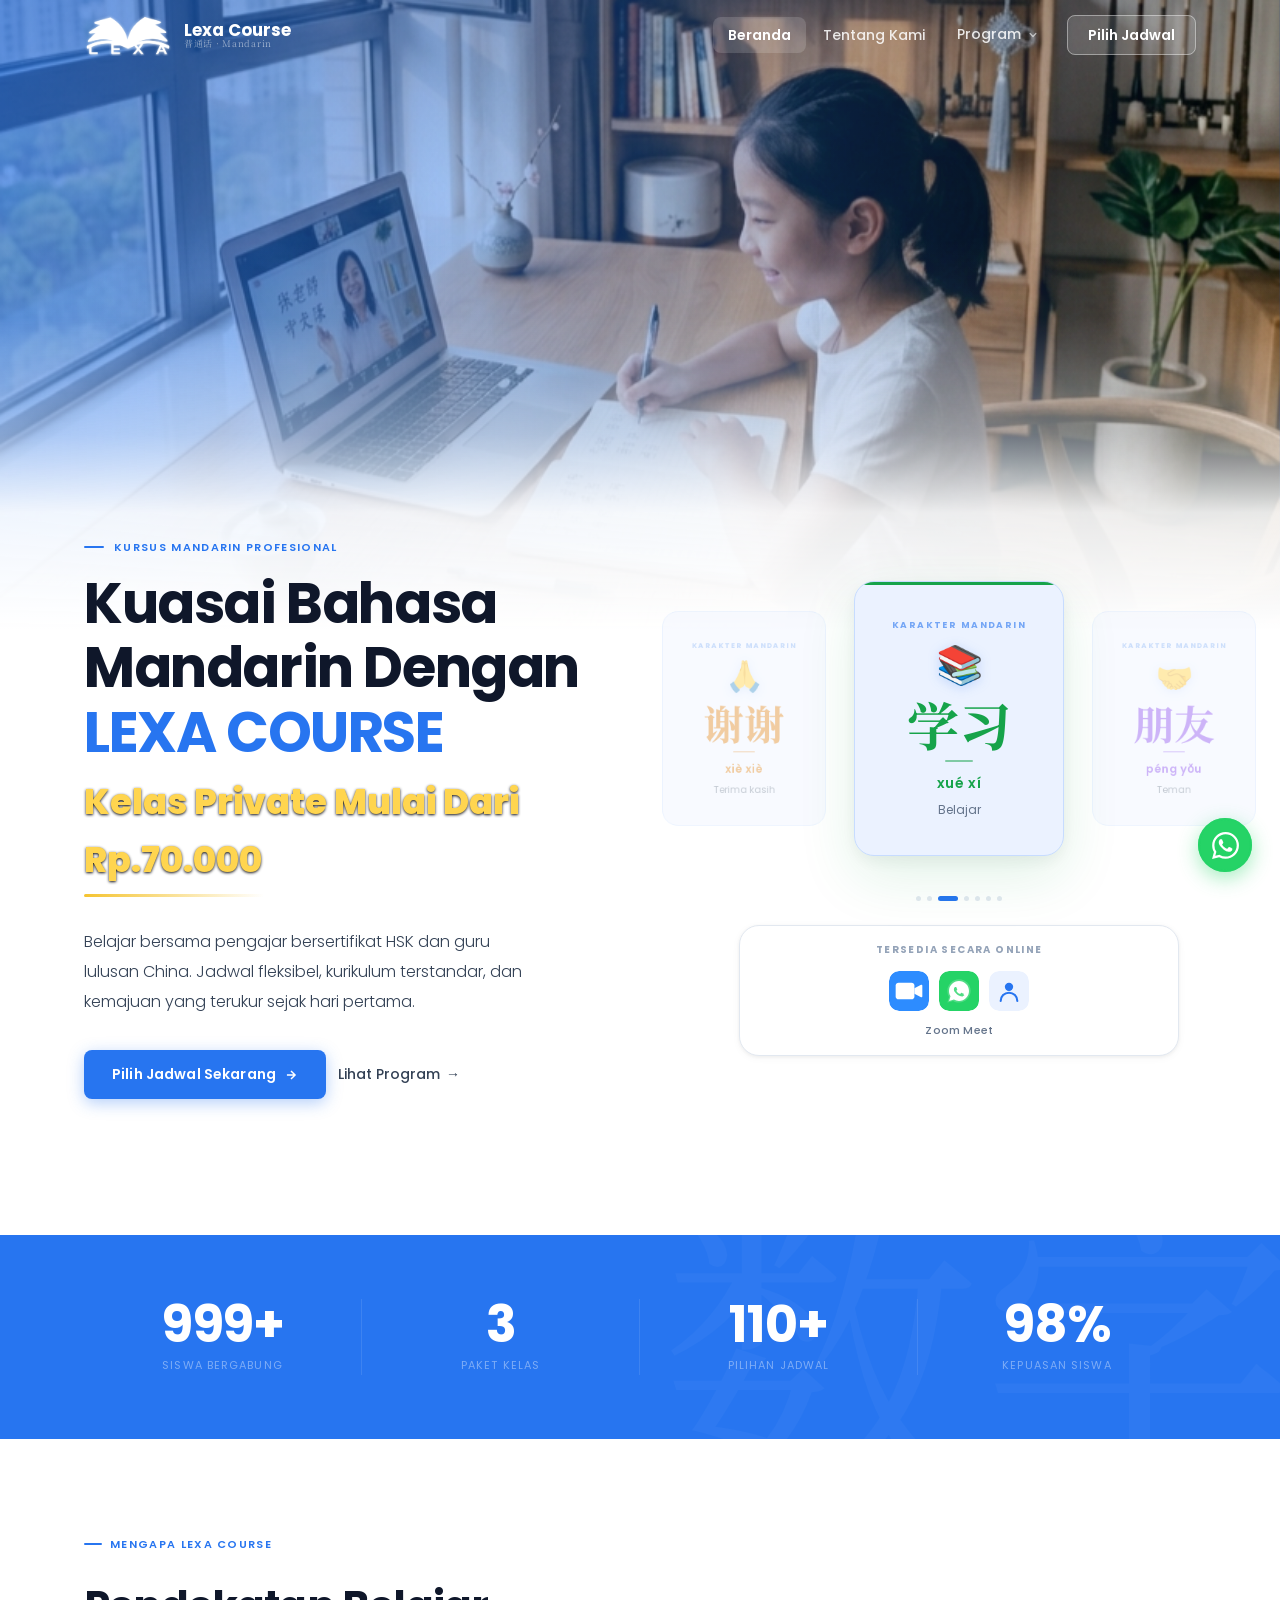
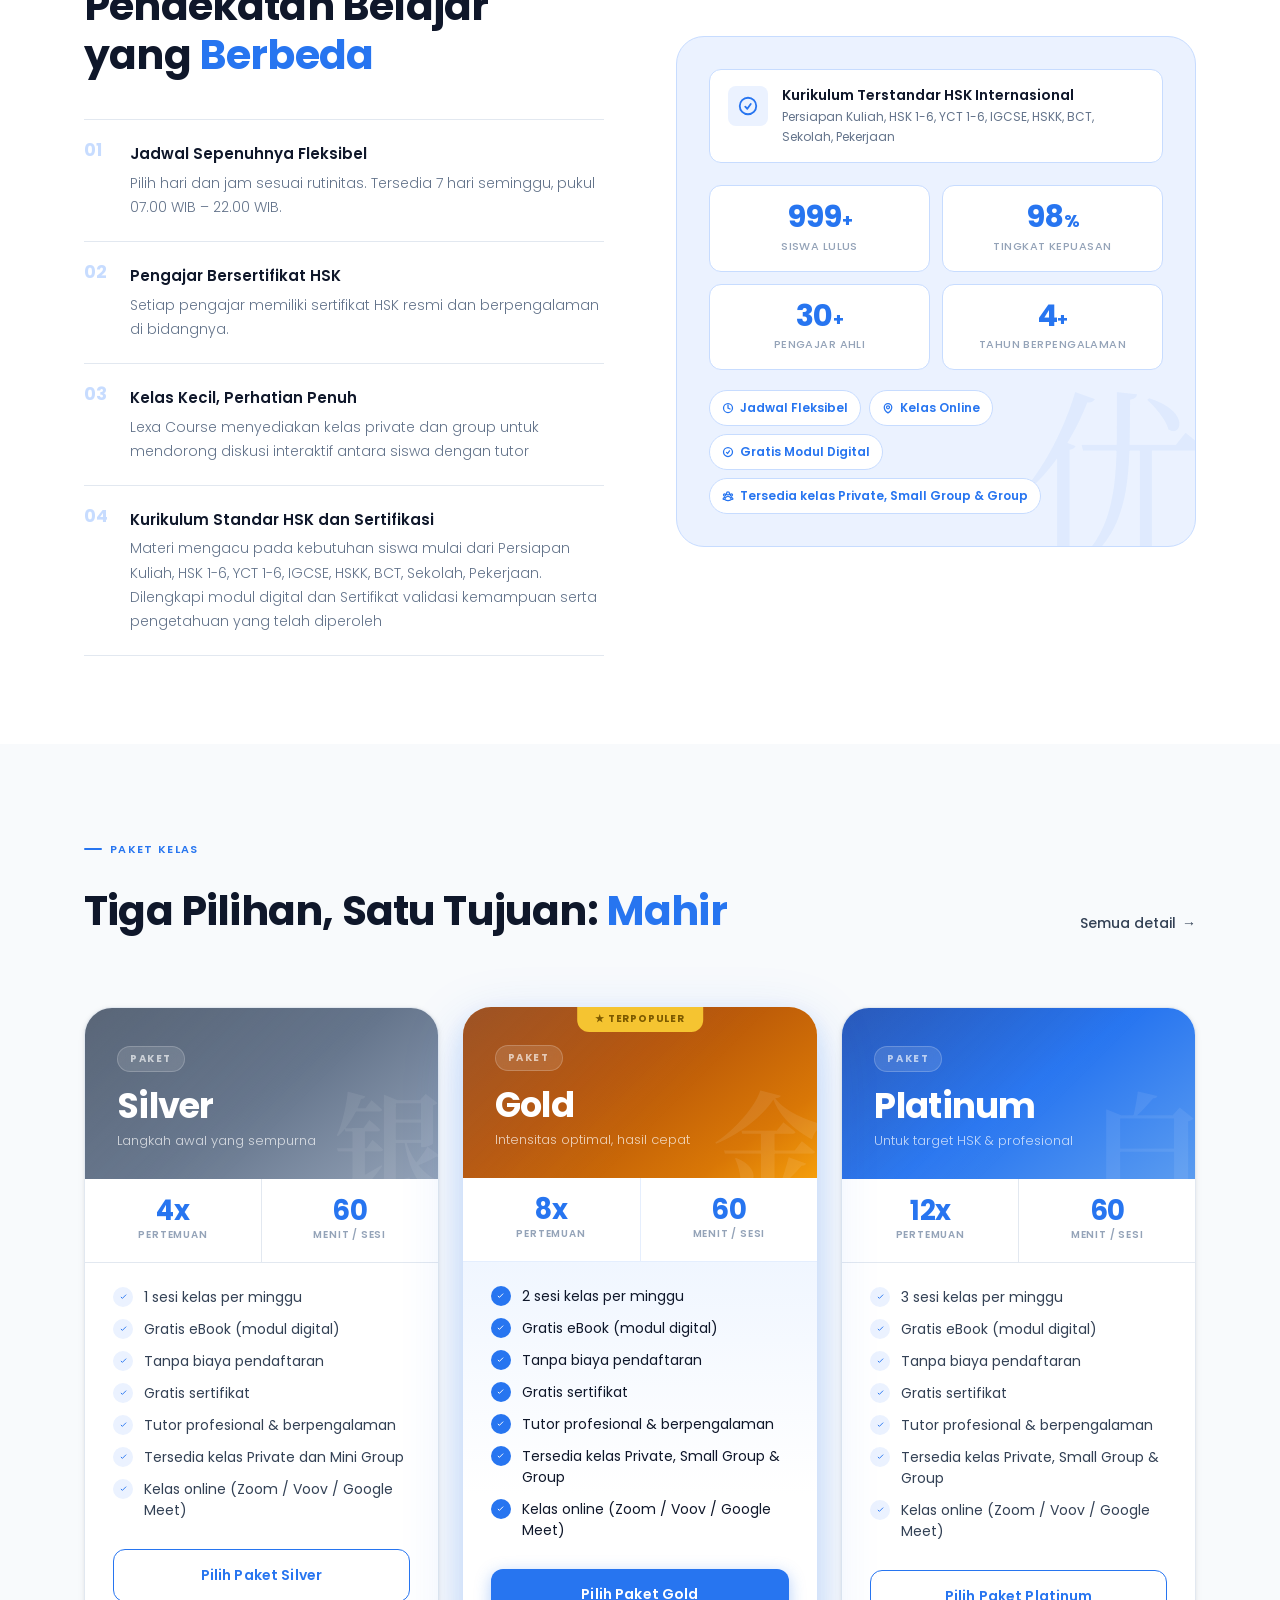
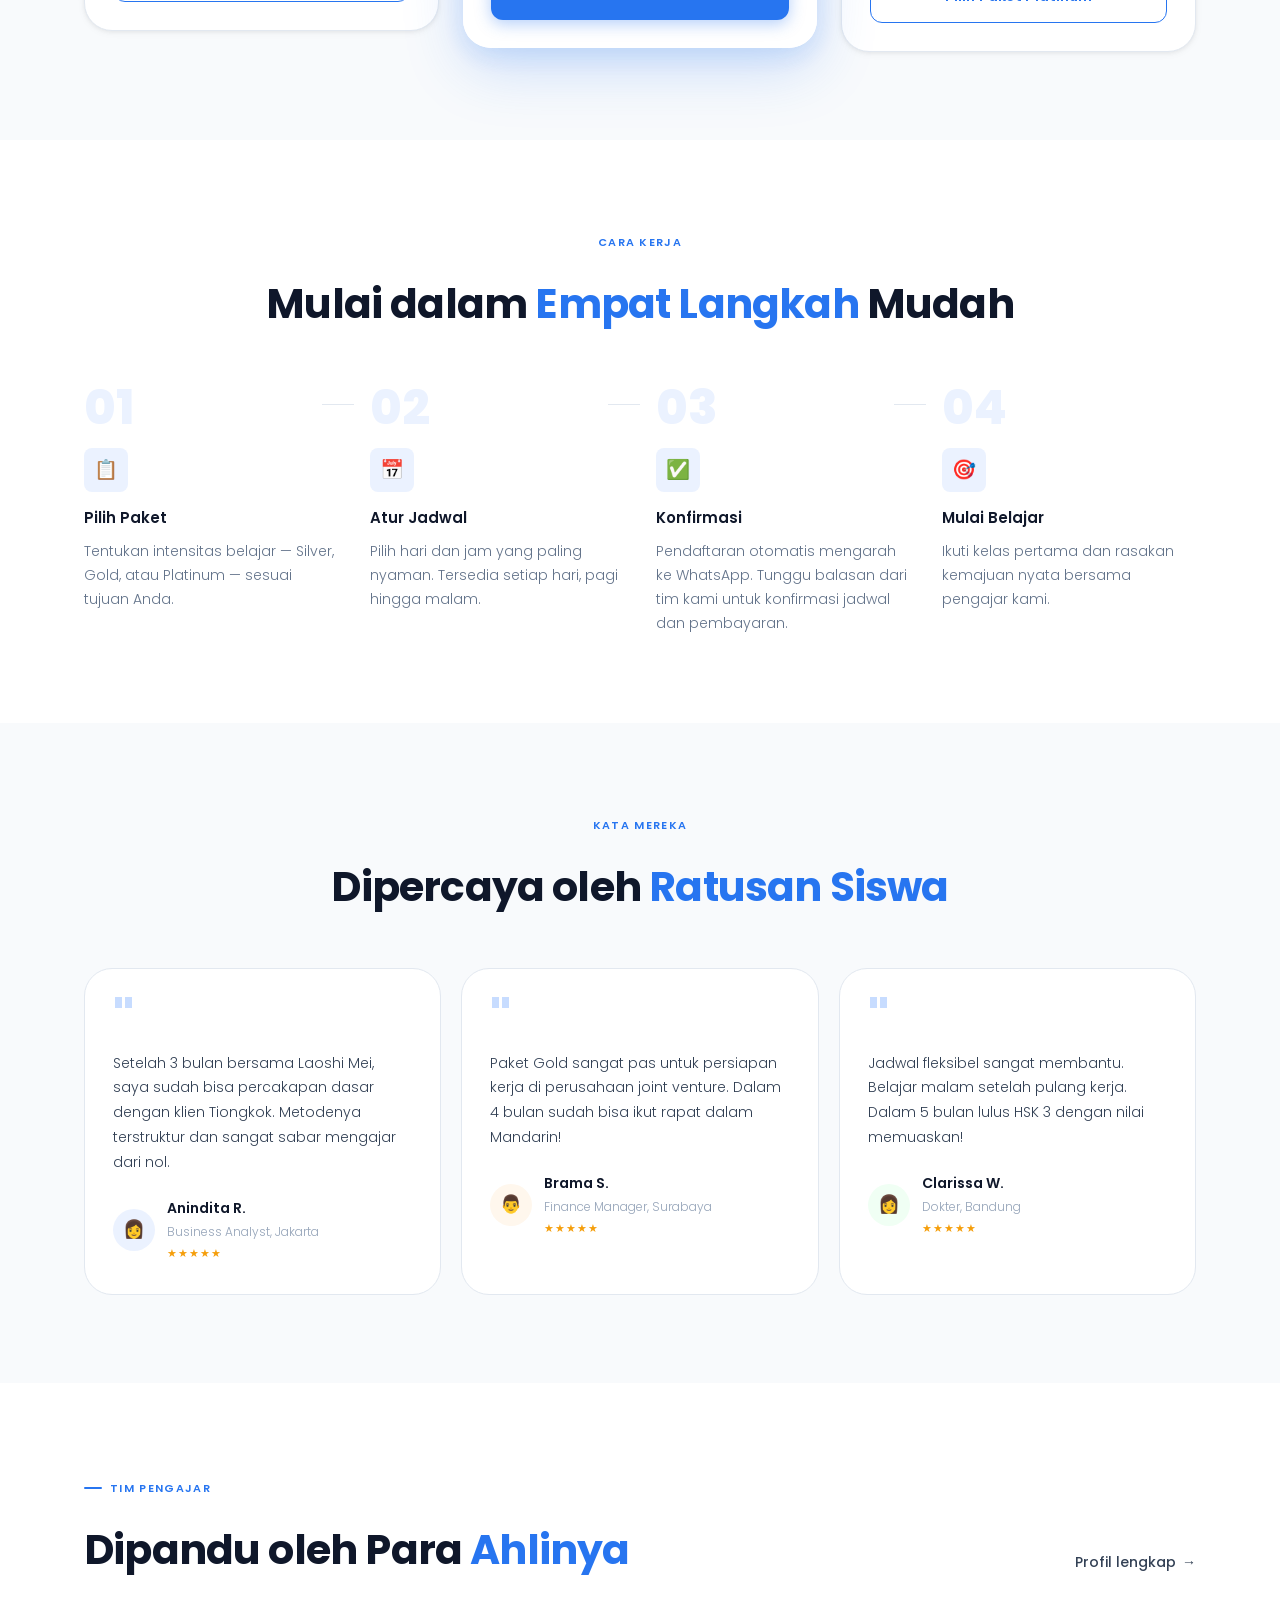
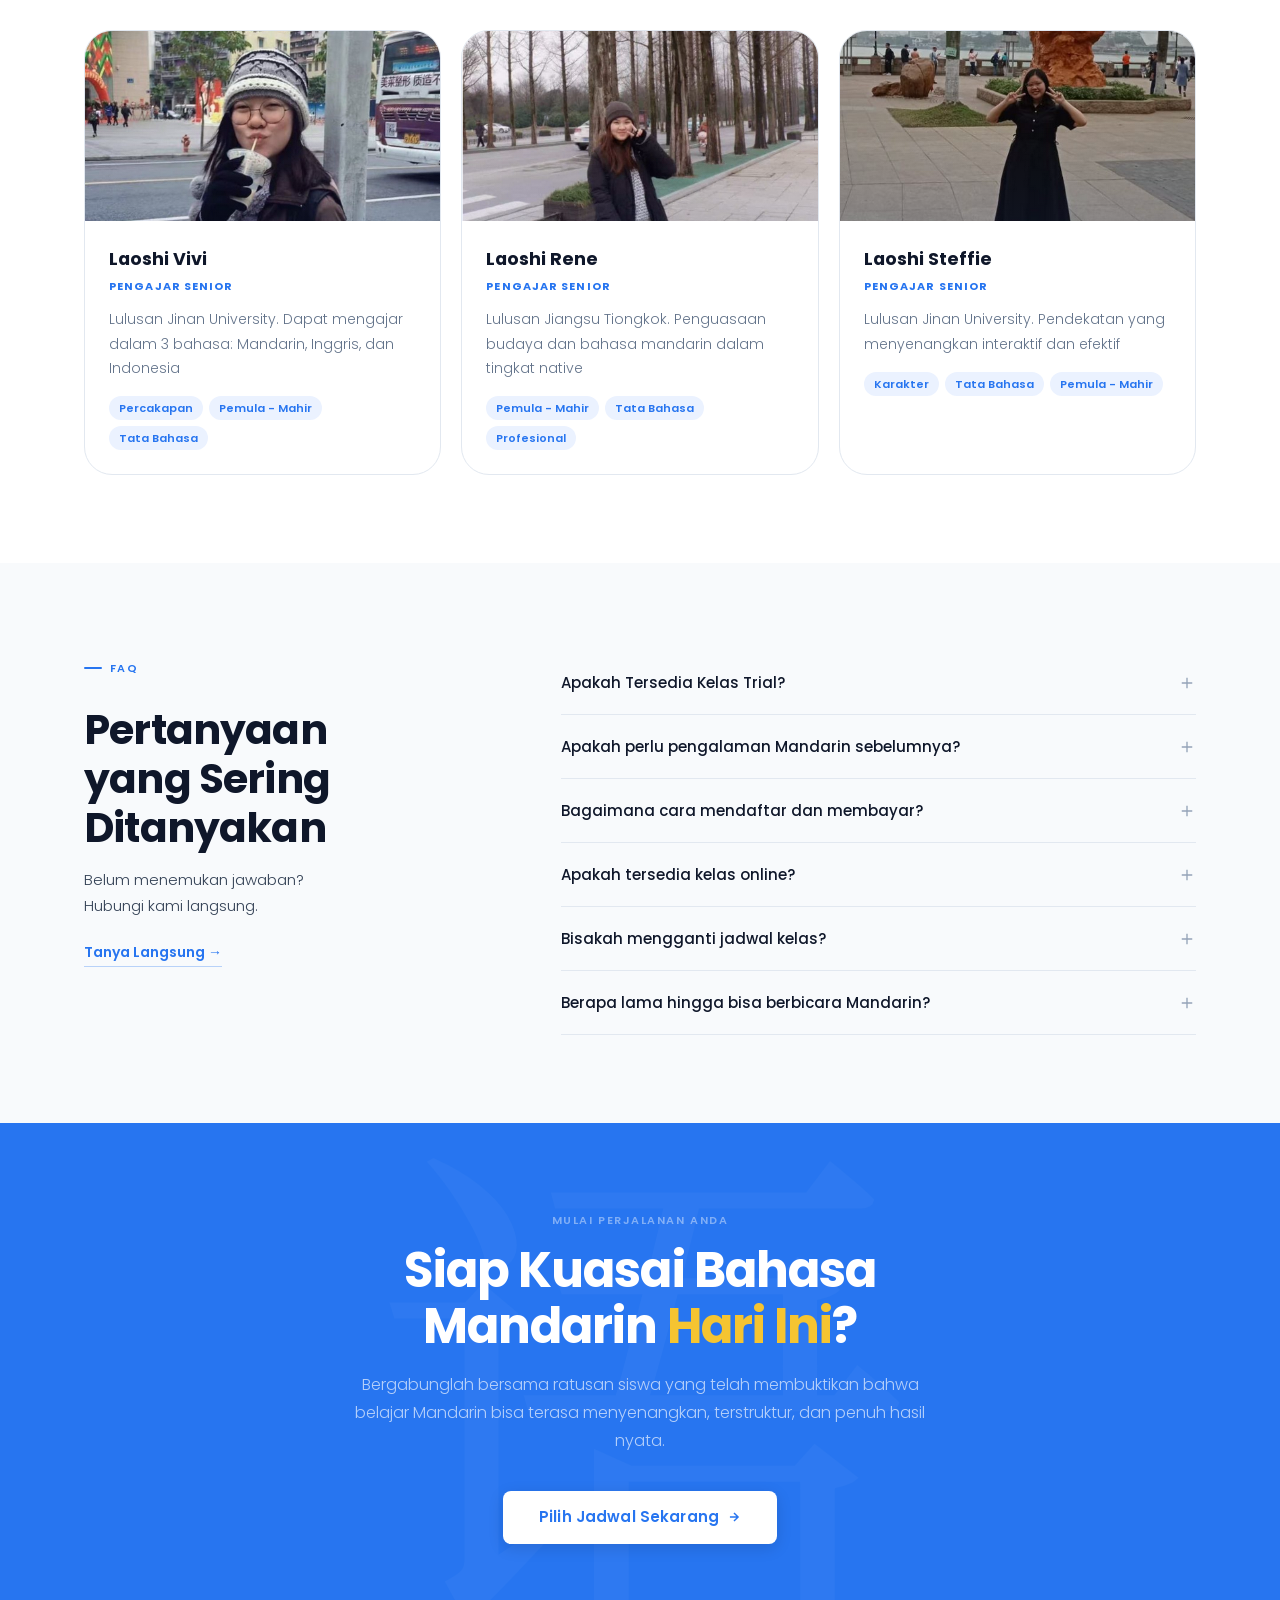
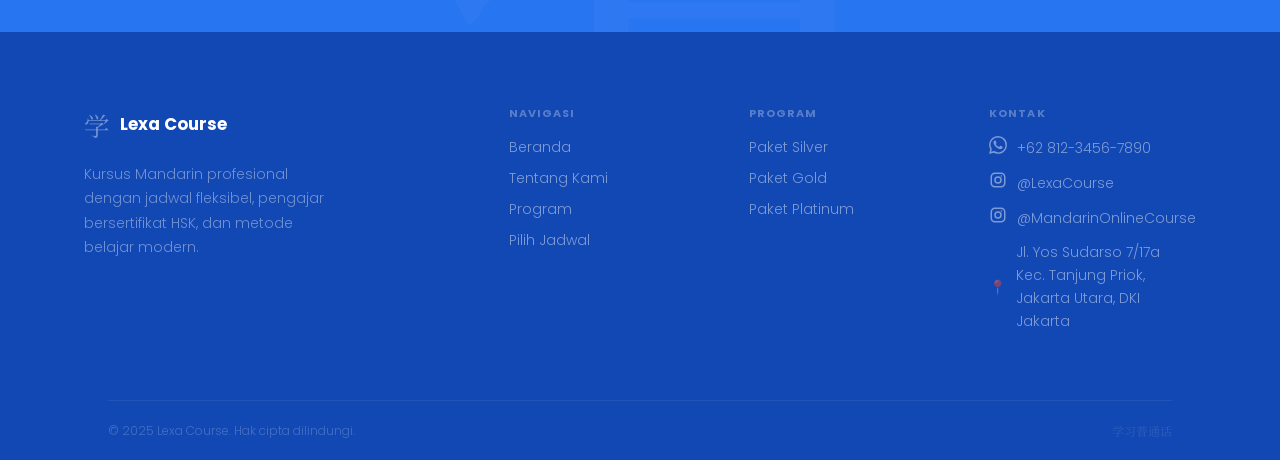
==== commit 33a2669e: "fix bug halaman tentang kami" ====
--- a/index.html
+++ b/index.html
@@ -53,18 +53,7 @@
 <div class="mob-menu" id="mobMenu">
   <a href="index.html" class="mob-a active">Beranda</a>
   <a href="tentang.html" class="mob-a">Tentang Kami</a>
-  <div class="mob-item">
-  <div class="mob-a mob-drop" id="mobProgram">
-    Program
-    <span class="mob-arrow">▾</span>
-  </div>
-
-  <div class="mob-sub">
-    <a href="program.html#private" class="mob-sub-a">Kelas Private</a>
-    <a href="program.html#small-group" class="mob-sub-a">Small Group</a>
-    <a href="program.html#group" class="mob-sub-a">Group</a>
-  </div>
-</div>
+  <a href="program.html" class="mob-a">Program</a>
   <a href="pilih-jadwal.html" class="mob-a">Pilih Jadwal</a>
 </div>
 
--- a/assets/css/style.css
+++ b/assets/css/style.css
@@ -1927,6 +1927,9 @@
   padding-left: 12px;
   display: none;
   flex-direction: column;
+  max-height: 0;
+  overflow: hidden;
+  transition: 0.3s ease;
 }
 
 .mob-sub-a {
@@ -1939,7 +1942,7 @@
 
 /* aktif */
 .mob-item.active .mob-sub {
-  max-height: 200px;
+  max-height: 300px;
   display: flex;
 }
 
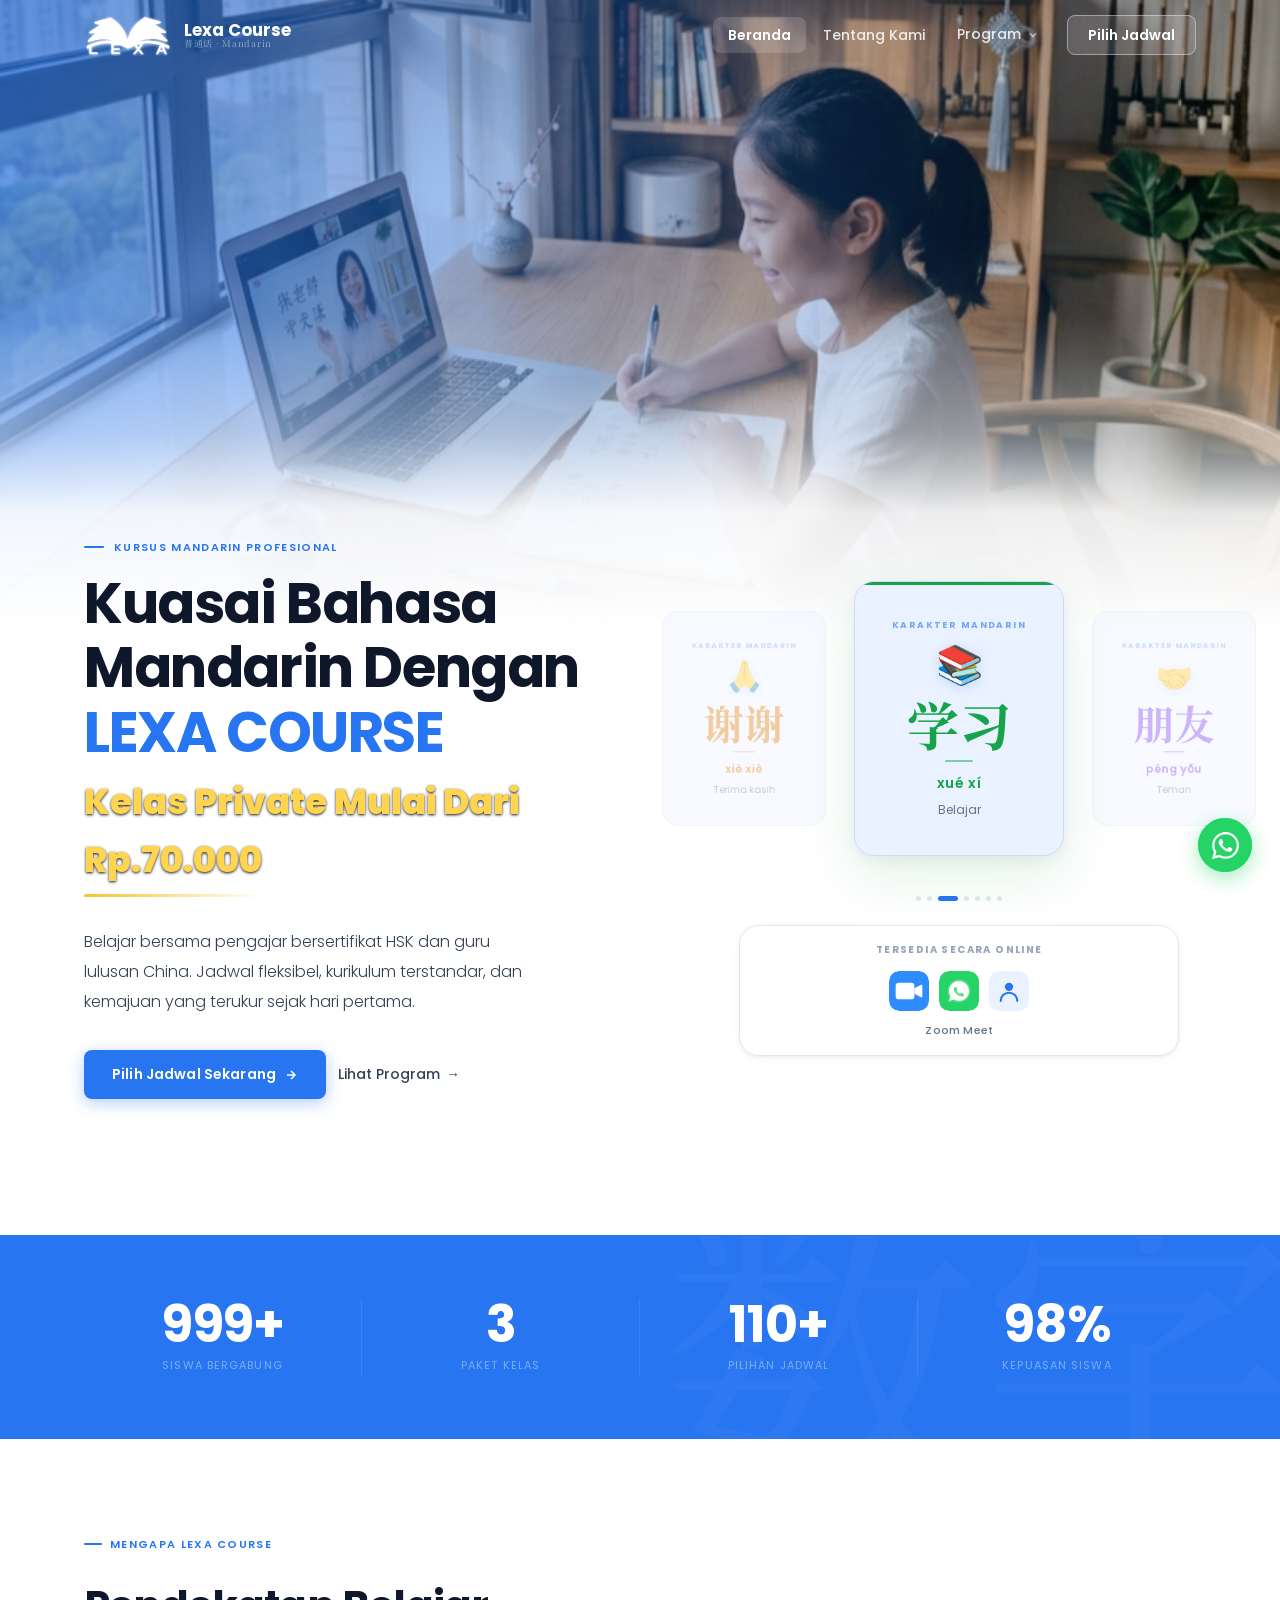
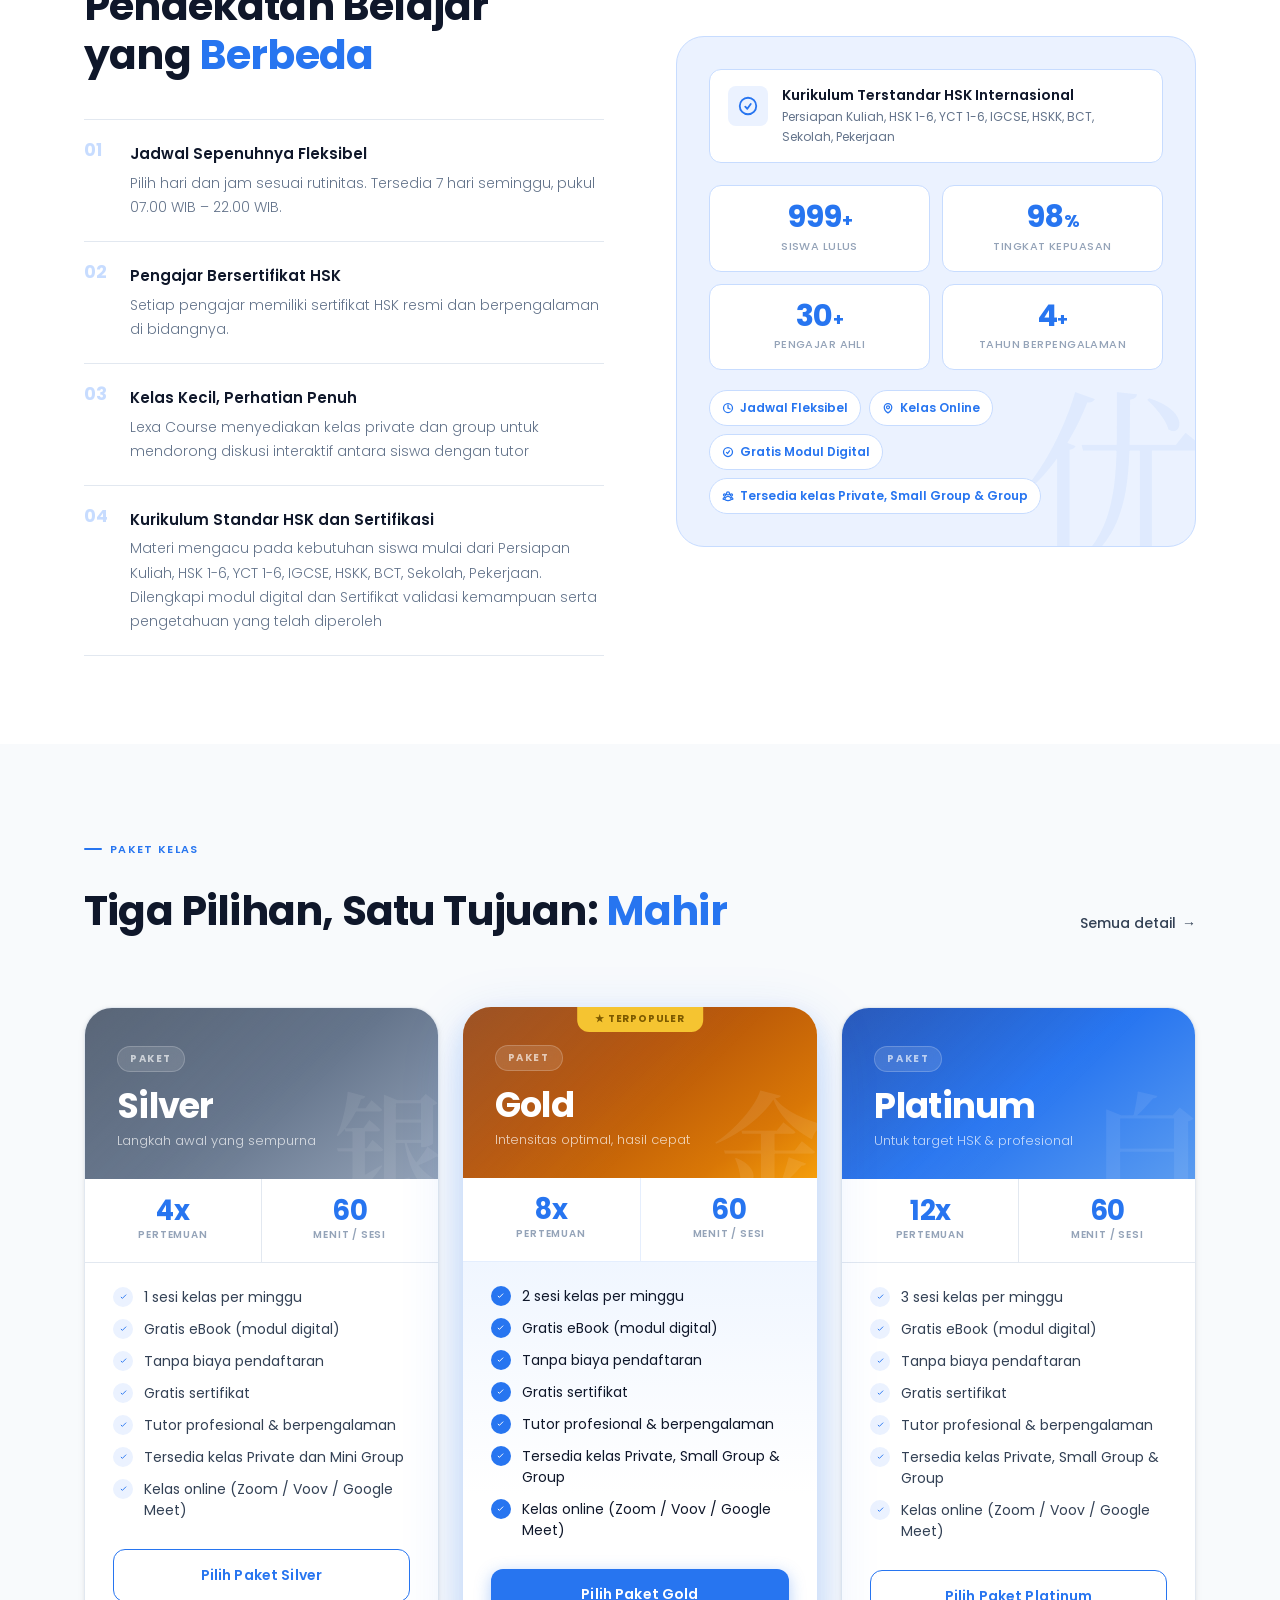
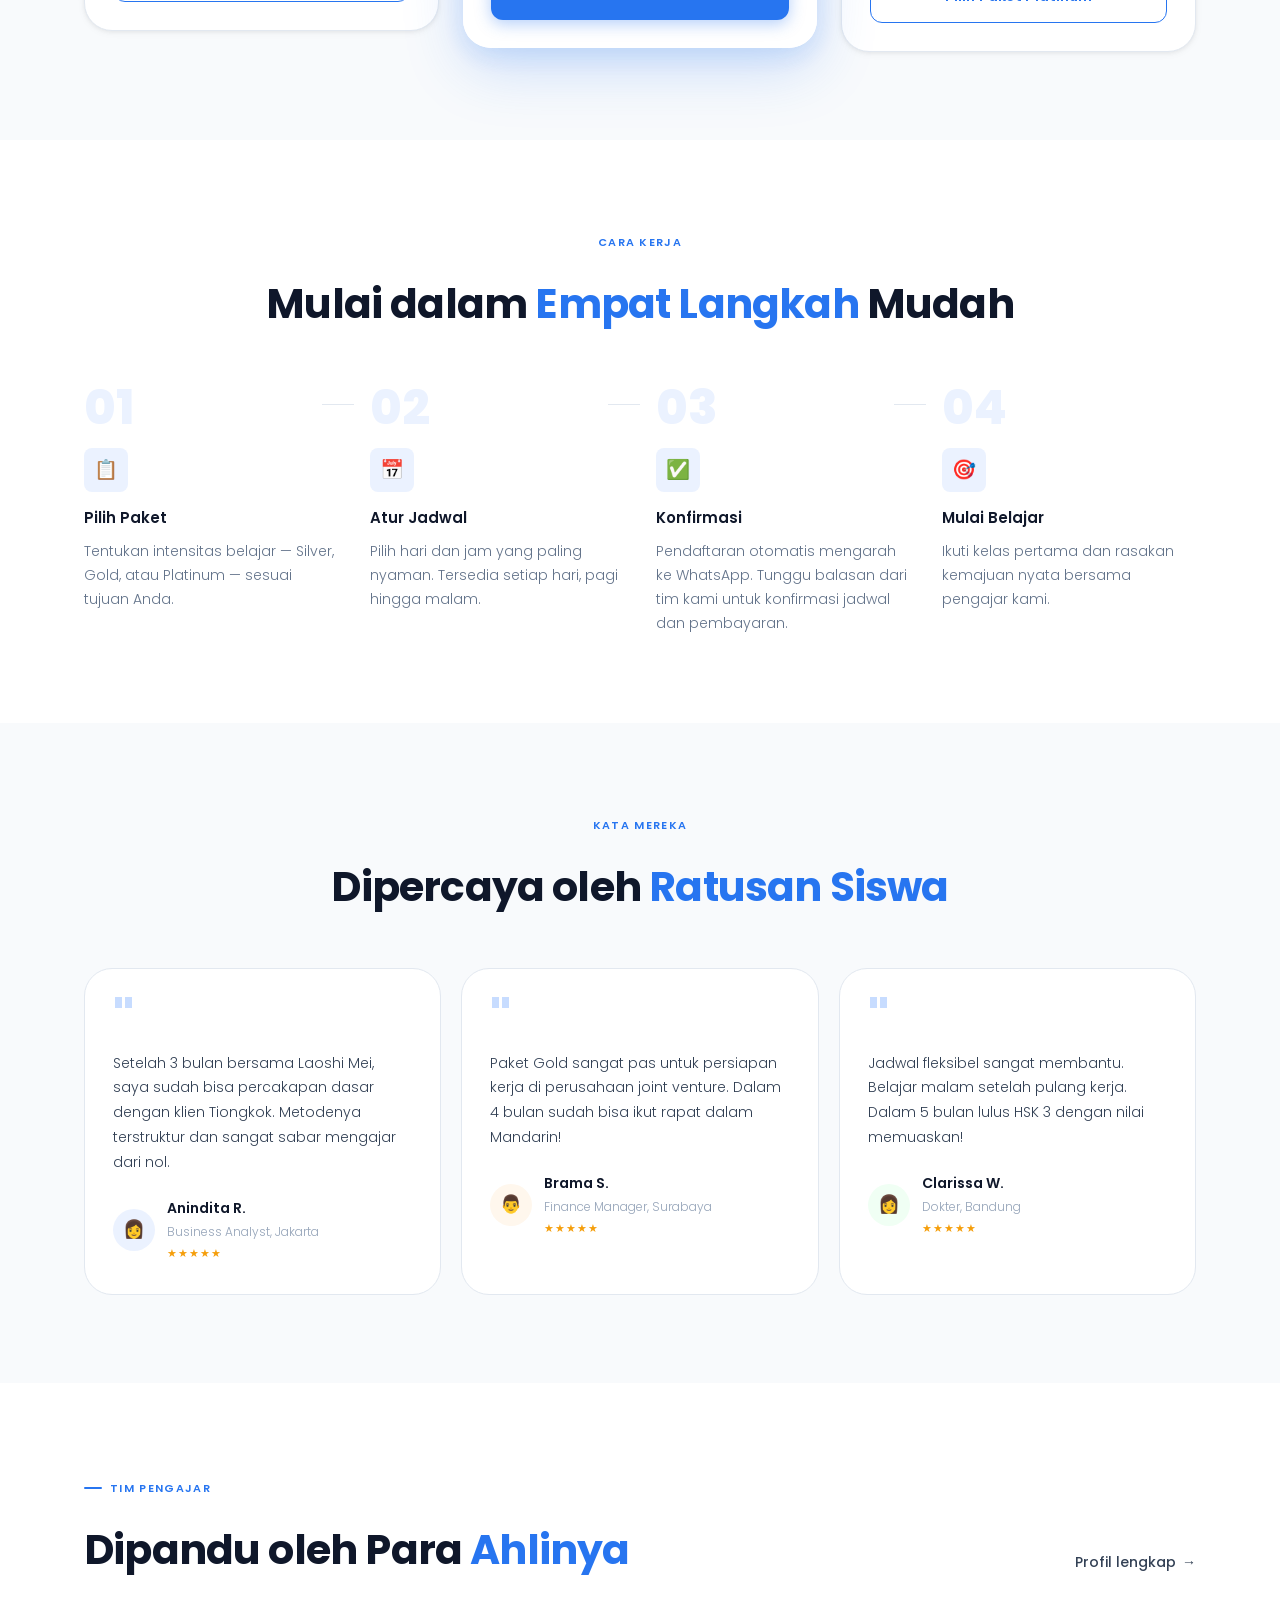
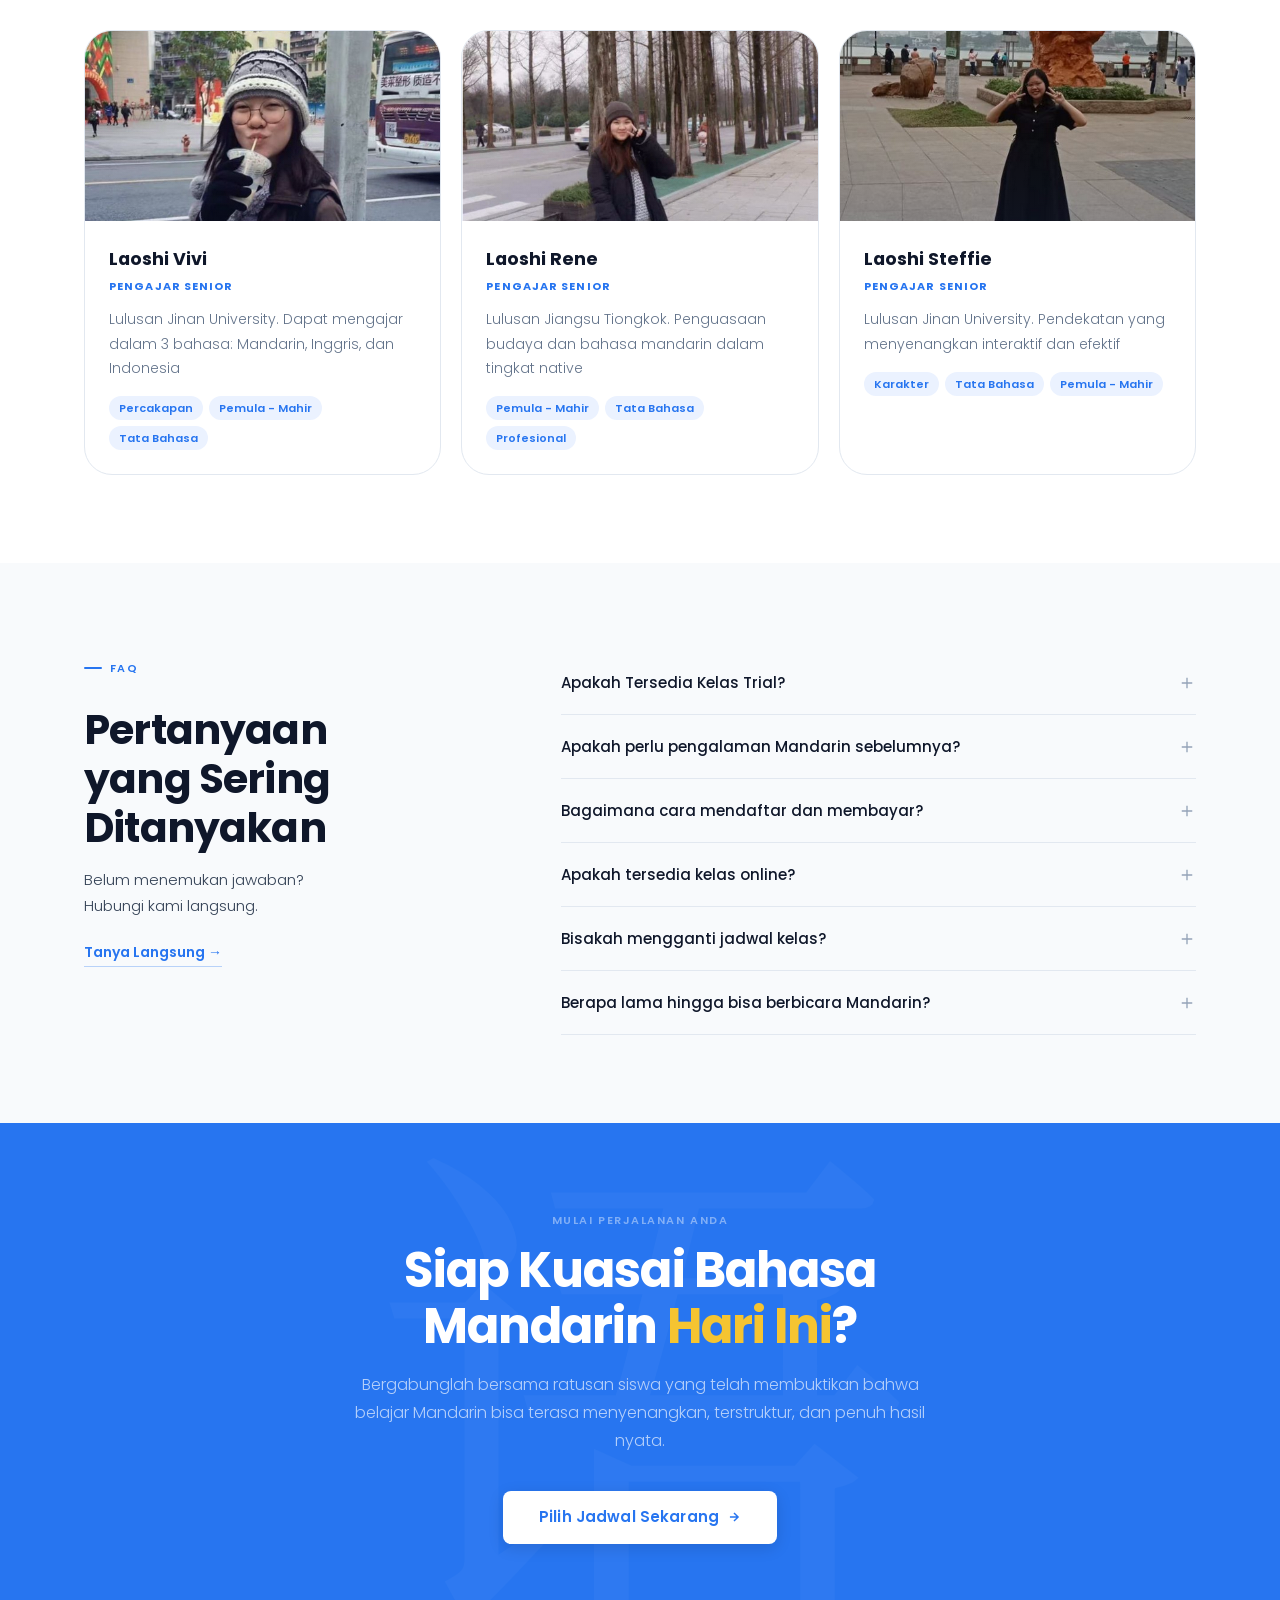
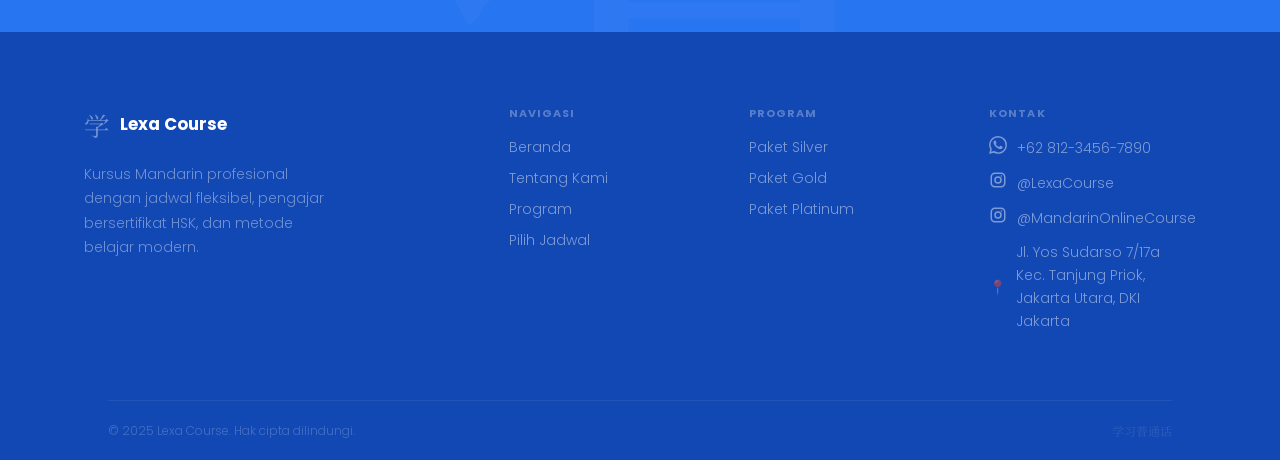
==== commit 168e7dca: "fix bug halaman tentang kami" ====
--- a/index.html
+++ b/index.html
@@ -582,7 +582,7 @@
         <div class="faq-item"><button class="faq-btn" onclick="faqToggle(this)">Apakah Tersedia Kelas Trial?<svg class="faq-ico" fill="none" stroke="currentColor" stroke-width="1.8" viewBox="0 0 24 24"><path d="M12 5v14M5 12h14"/></svg></button><div class="faq-ans">Ya, kami menyediakan kelas Trial atau percobaan untuk siswa baru dengan harga spesial.</div></div>
         <div class="faq-item"><button class="faq-btn" onclick="faqToggle(this)">Apakah perlu pengalaman Mandarin sebelumnya?<svg class="faq-ico" fill="none" stroke="currentColor" stroke-width="1.8" viewBox="0 0 24 24"><path d="M12 5v14M5 12h14"/></svg></button><div class="faq-ans">Tidak sama sekali. Kami menerima siswa dari level nol hingga mahir. Pengajar menyesuaikan materi dengan kemampuan awal setiap siswa secara individual.</div></div>
         <div class="faq-item"><button class="faq-btn" onclick="faqToggle(this)">Bagaimana cara mendaftar dan membayar?<svg class="faq-ico" fill="none" stroke="currentColor" stroke-width="1.8" viewBox="0 0 24 24"><path d="M12 5v14M5 12h14"/></svg></button><div class="faq-ans">Isi formulir booking online, lalu tim kami menghubungi via WhatsApp untuk konfirmasi jadwal dan pembayaran bulanan.</div></div>
-        <div class="faq-item"><button class="faq-btn" onclick="faqToggle(this)">Apakah tersedia kelas online?<svg class="faq-ico" fill="none" stroke="currentColor" stroke-width="1.8" viewBox="0 0 24 24"><path d="M12 5v14M5 12h14"/></svg></button><div class="faq-ans">Ya. Tersedia online via Zoom/Google Meet dan tatap muka langsung. Pilih format yang nyaman tanpa biaya tambahan.</div></div>
+        <div class="faq-item"><button class="faq-btn" onclick="faqToggle(this)">Apakah tersedia kelas online?<svg class="faq-ico" fill="none" stroke="currentColor" stroke-width="1.8" viewBox="0 0 24 24"><path d="M12 5v14M5 12h14"/></svg></button><div class="faq-ans">Ya. Tersedia online via Zoom/Google Meet. Pilih format yang nyaman tanpa biaya tambahan.</div></div>
         <div class="faq-item"><button class="faq-btn" onclick="faqToggle(this)">Bisakah mengganti jadwal kelas?<svg class="faq-ico" fill="none" stroke="currentColor" stroke-width="1.8" viewBox="0 0 24 24"><path d="M12 5v14M5 12h14"/></svg></button><div class="faq-ans">Reschedule dapat dilakukan maksimal 24 jam sebelum kelas via WhatsApp. Kami berkomitmen mengakomodasi perubahan selama slot tersedia.</div></div>
         <div class="faq-item"><button class="faq-btn" onclick="faqToggle(this)">Berapa lama hingga bisa berbicara Mandarin?<svg class="faq-ico" fill="none" stroke="currentColor" stroke-width="1.8" viewBox="0 0 24 24"><path d="M12 5v14M5 12h14"/></svg></button><div class="faq-ans">Rata-rata siswa Gold sudah bisa percakapan dasar dalam 2–3 bulan. Target HSK 3 umumnya dicapai dalam 6–8 bulan dengan komitmen konsisten. Dan kembali kepada kemampuan masing-masing.</div></div>
       </div>
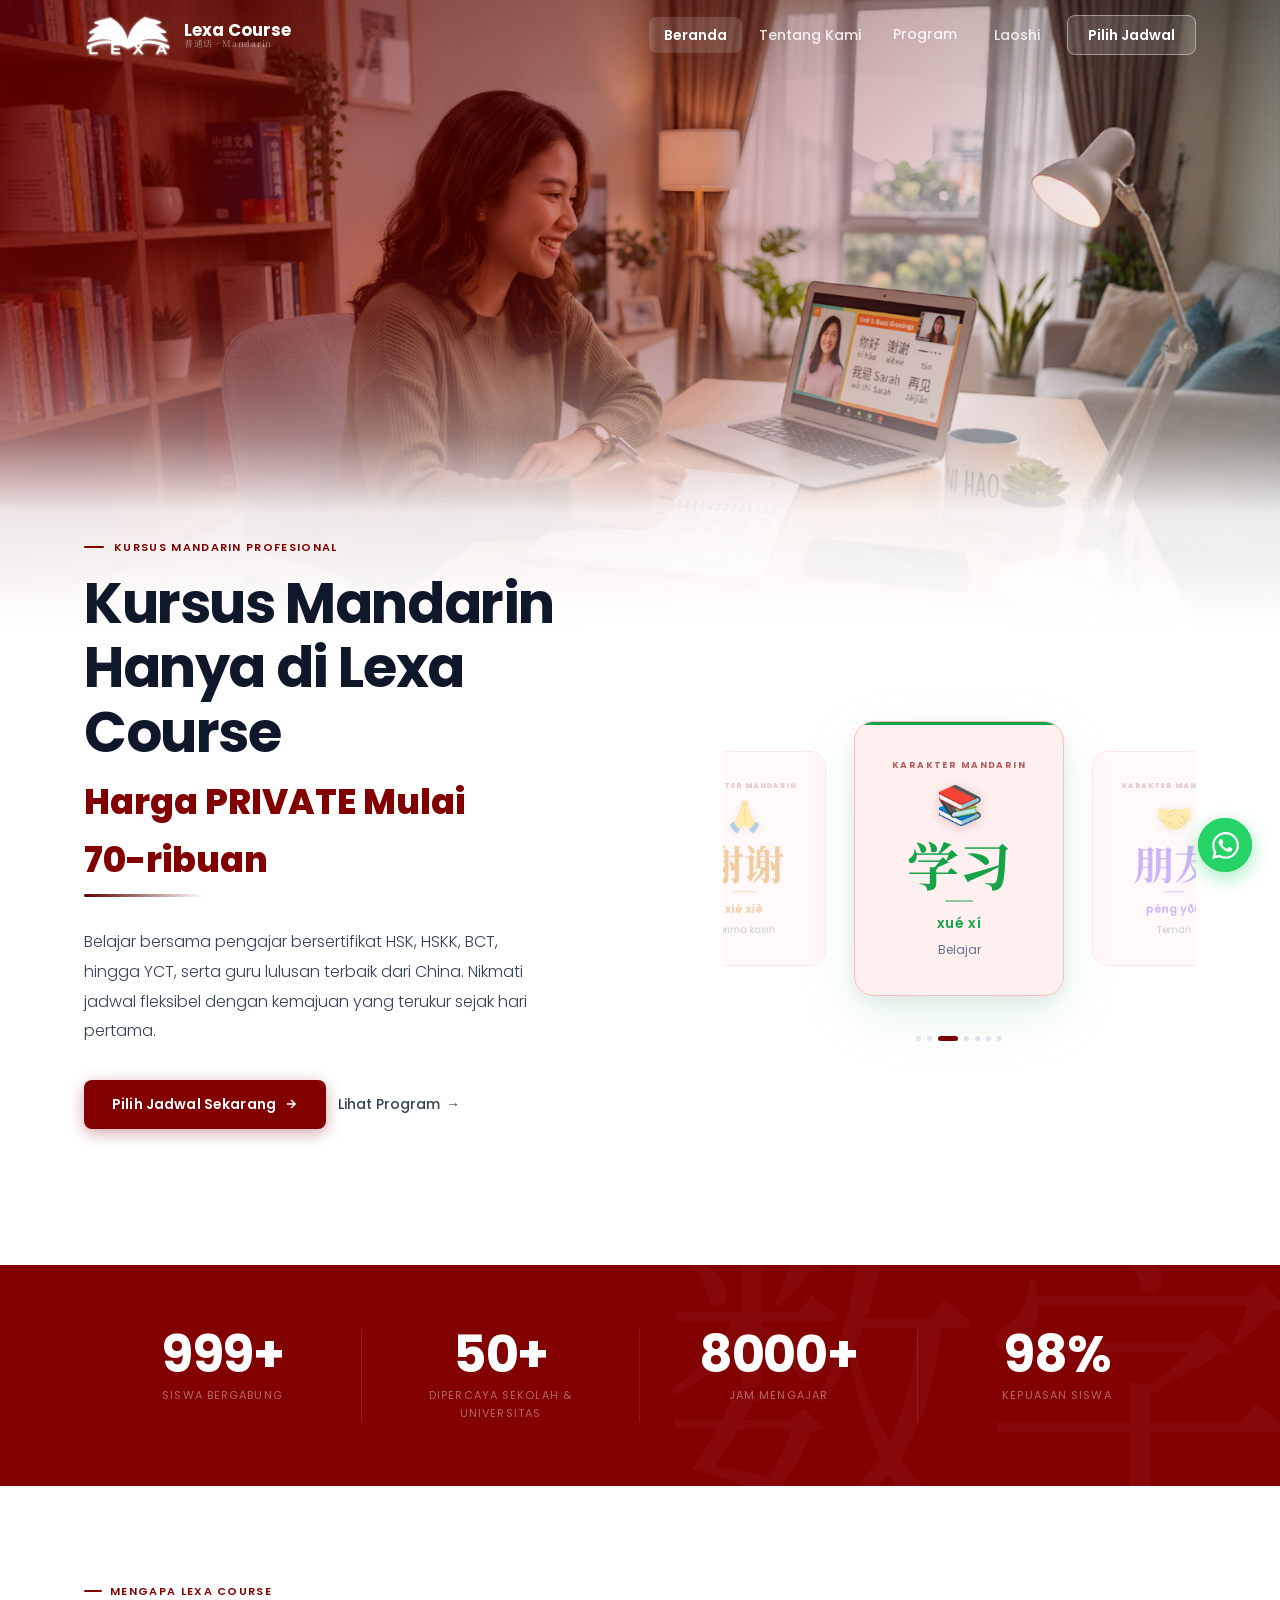
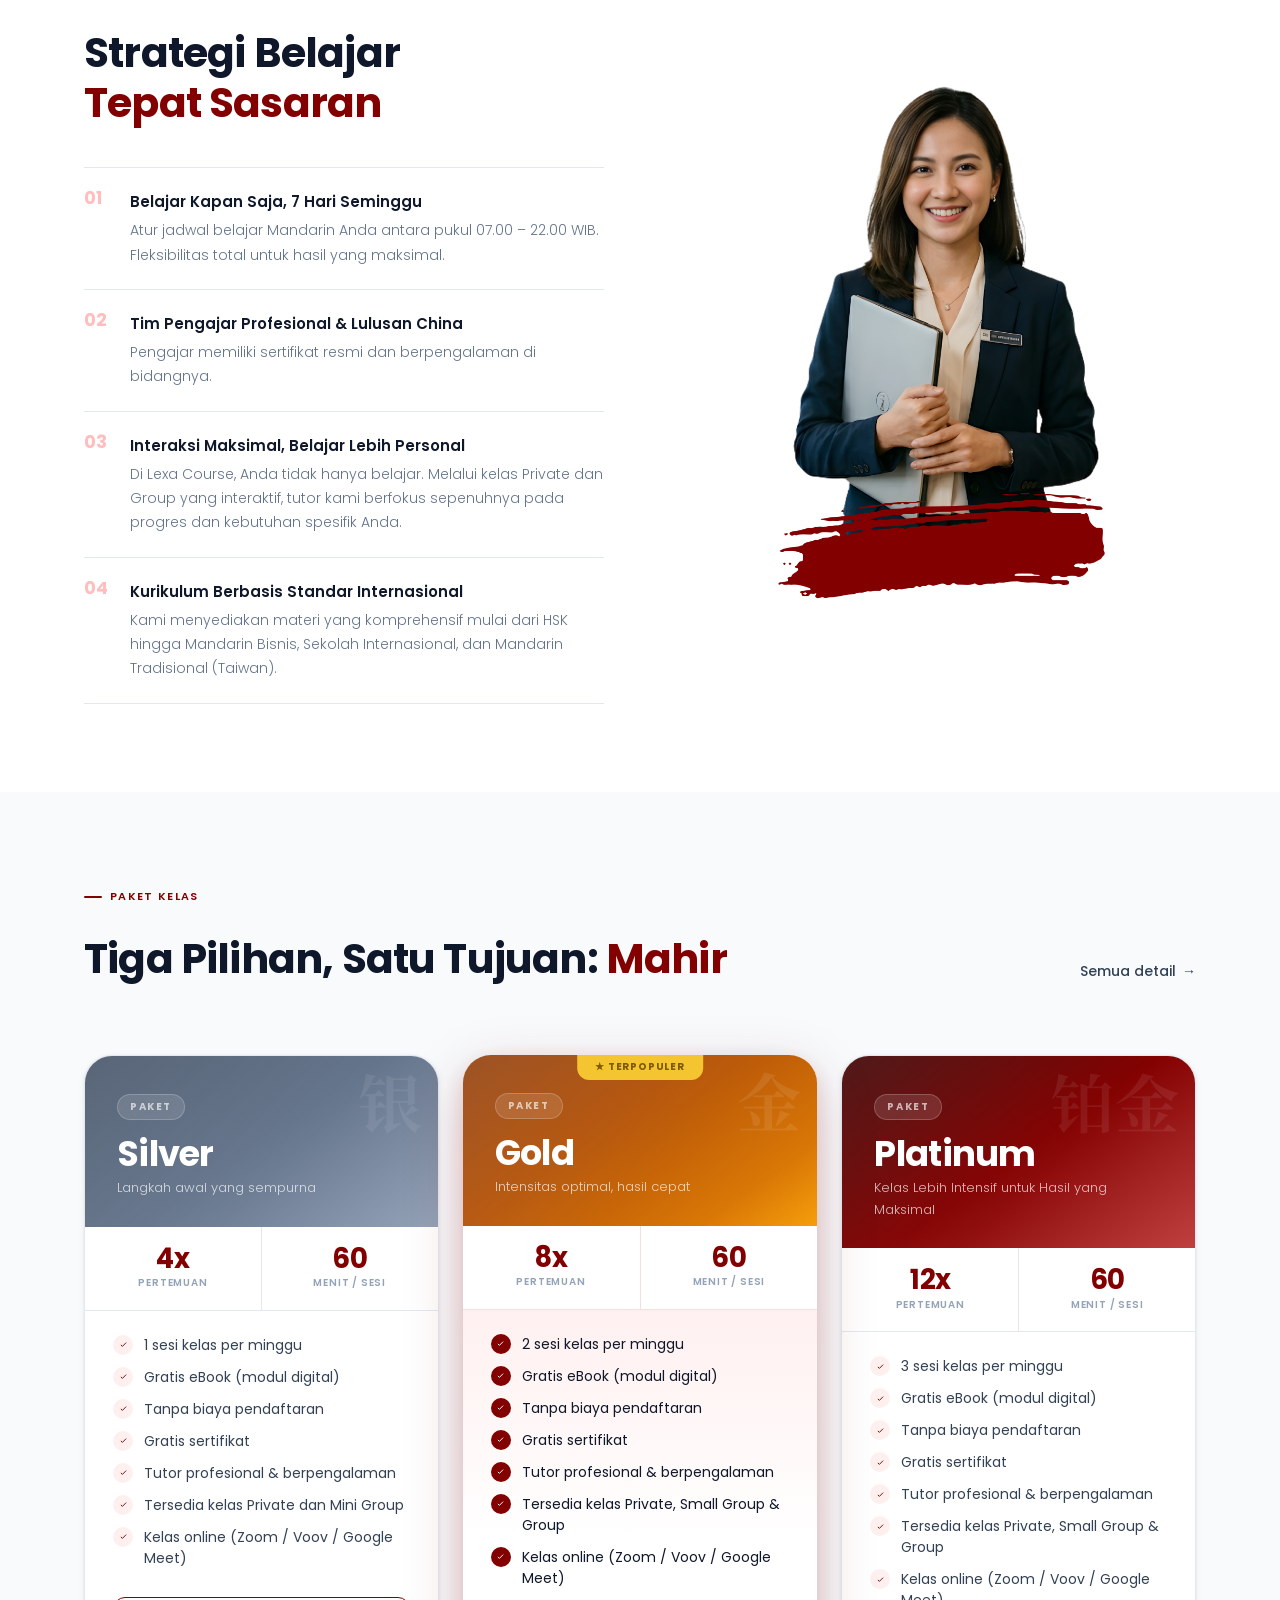
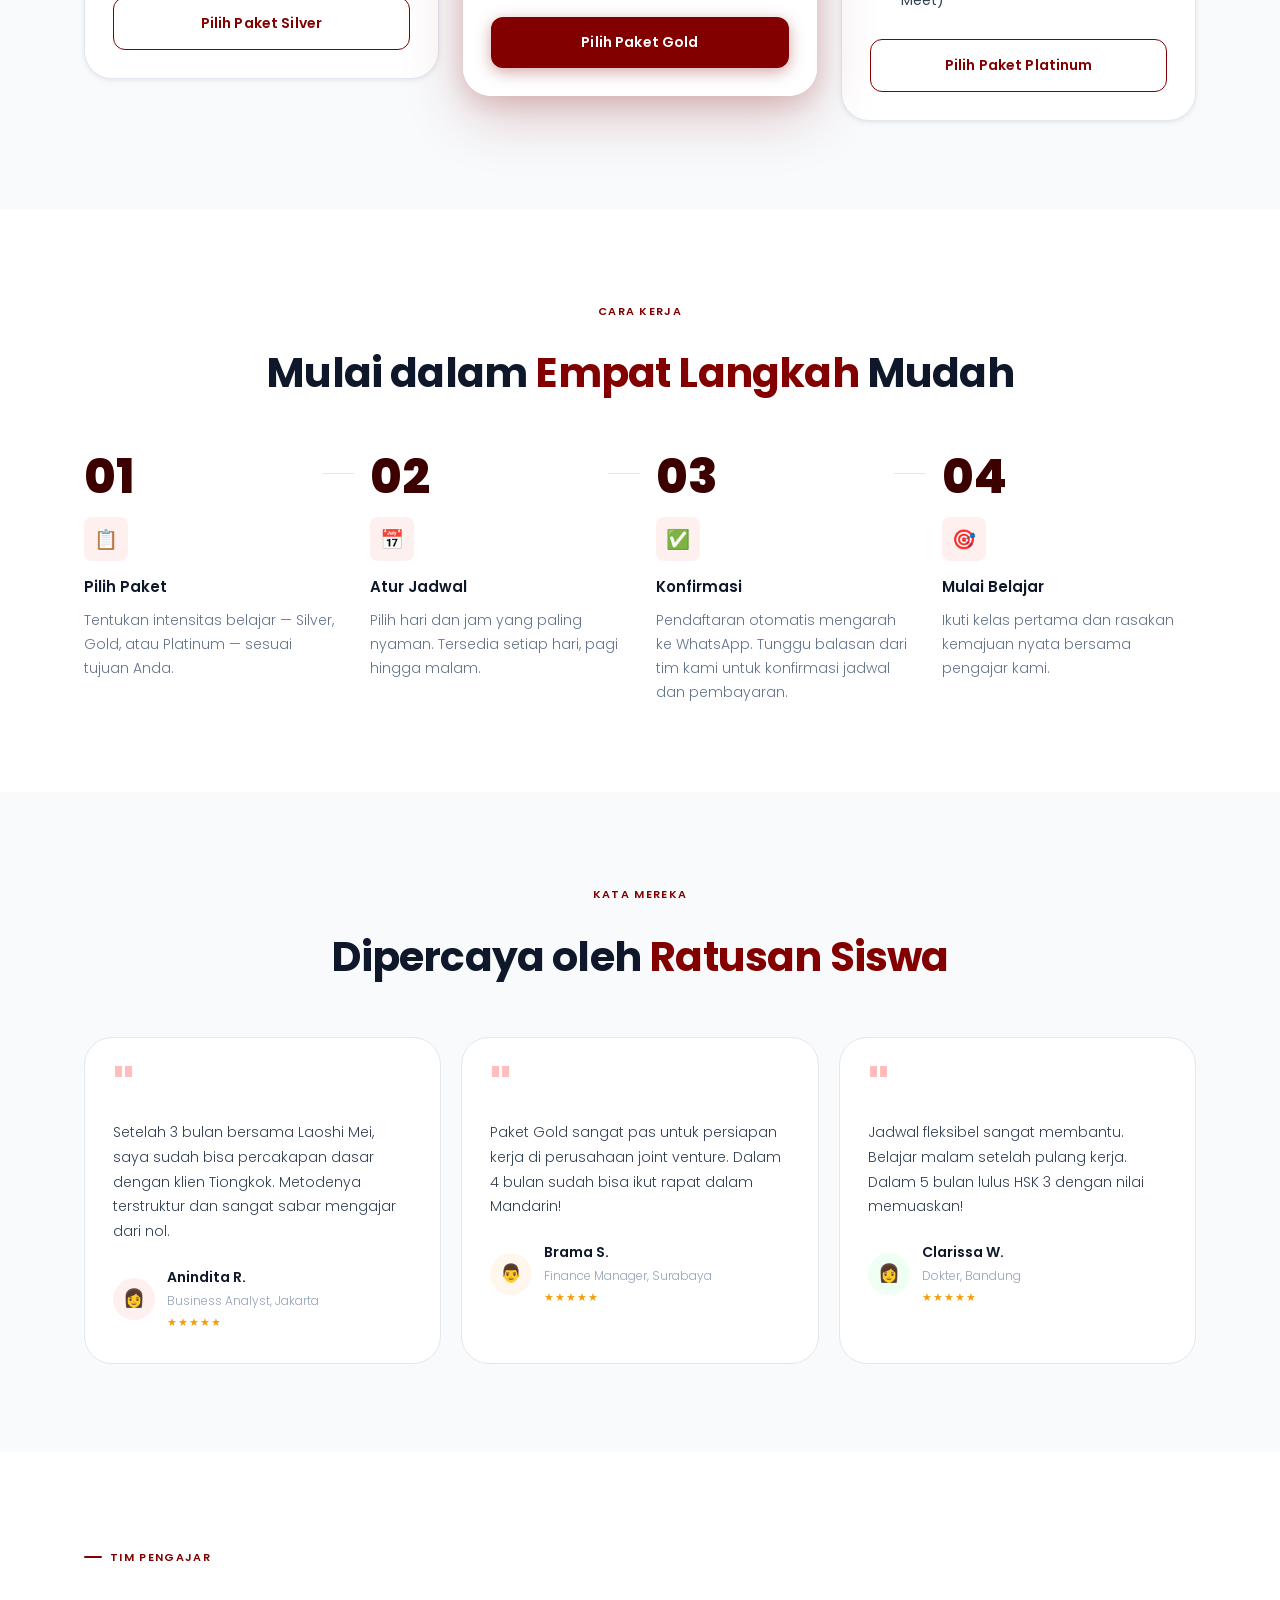
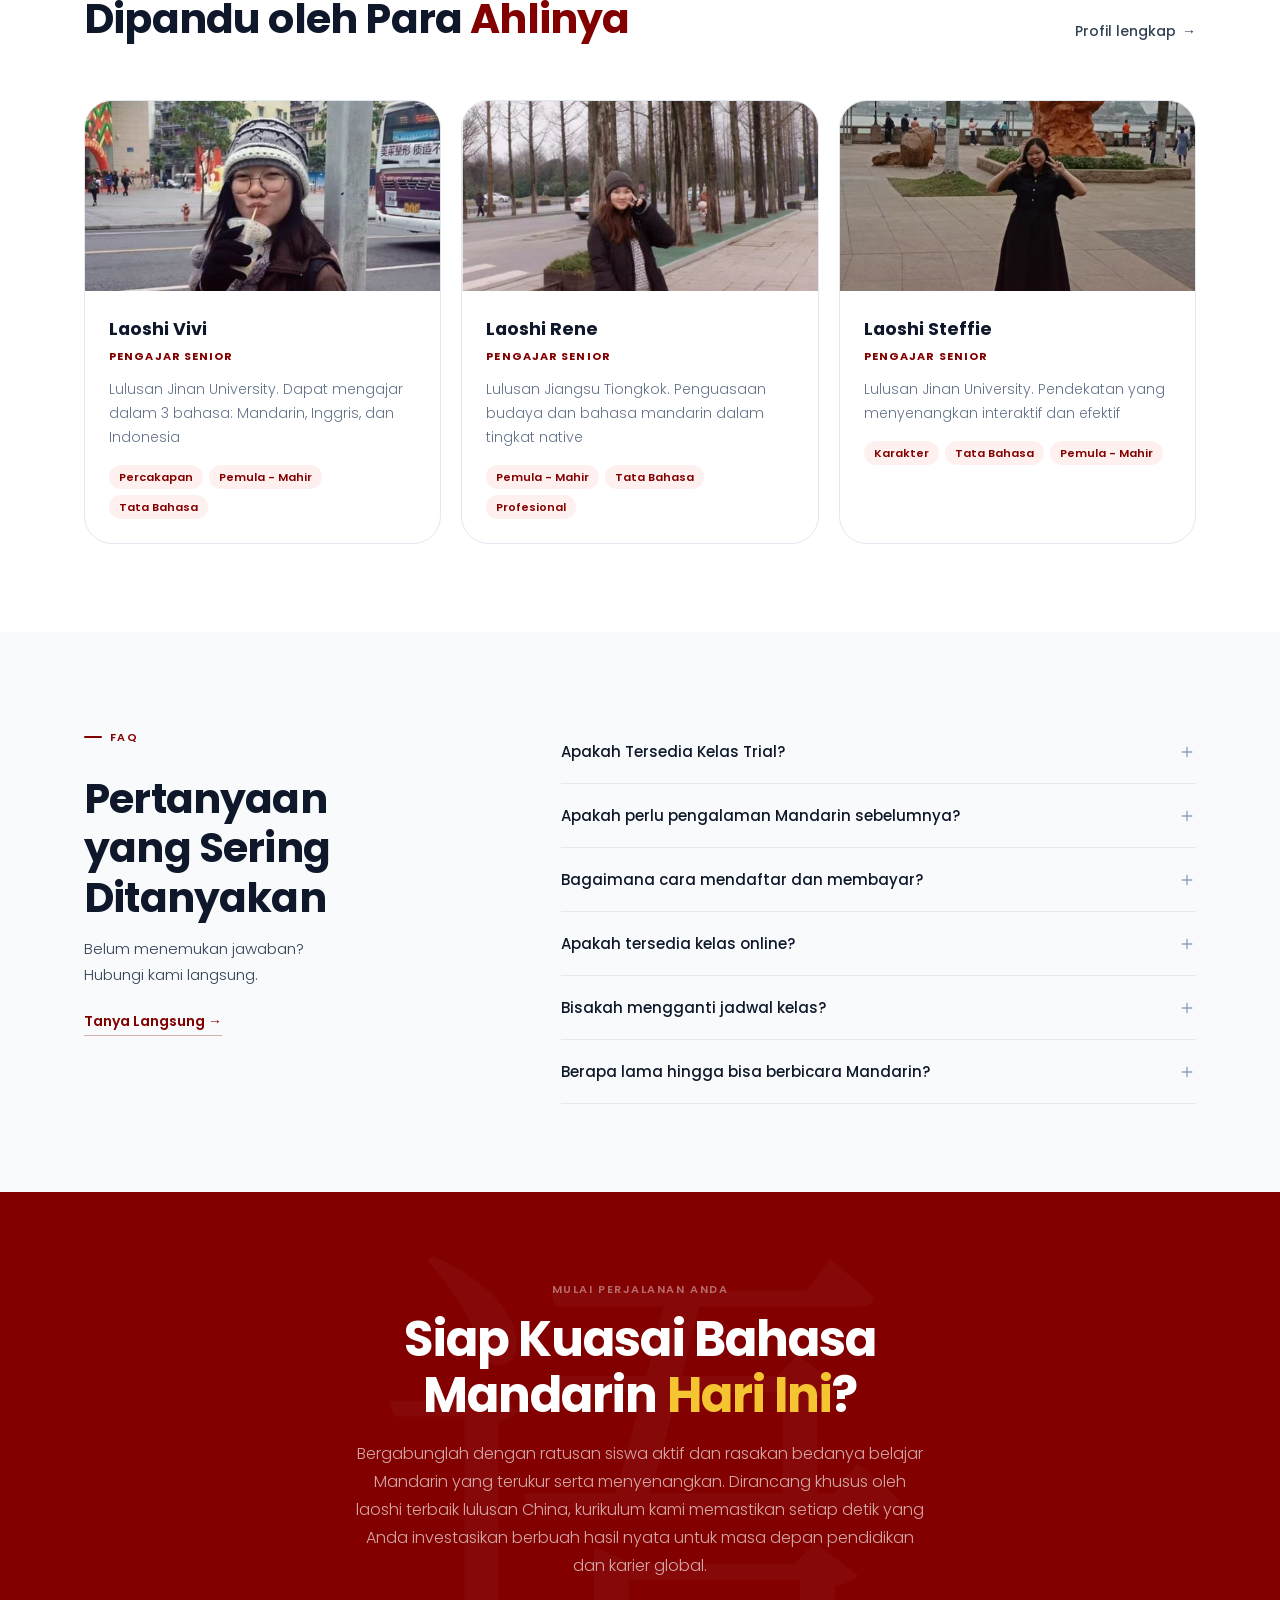
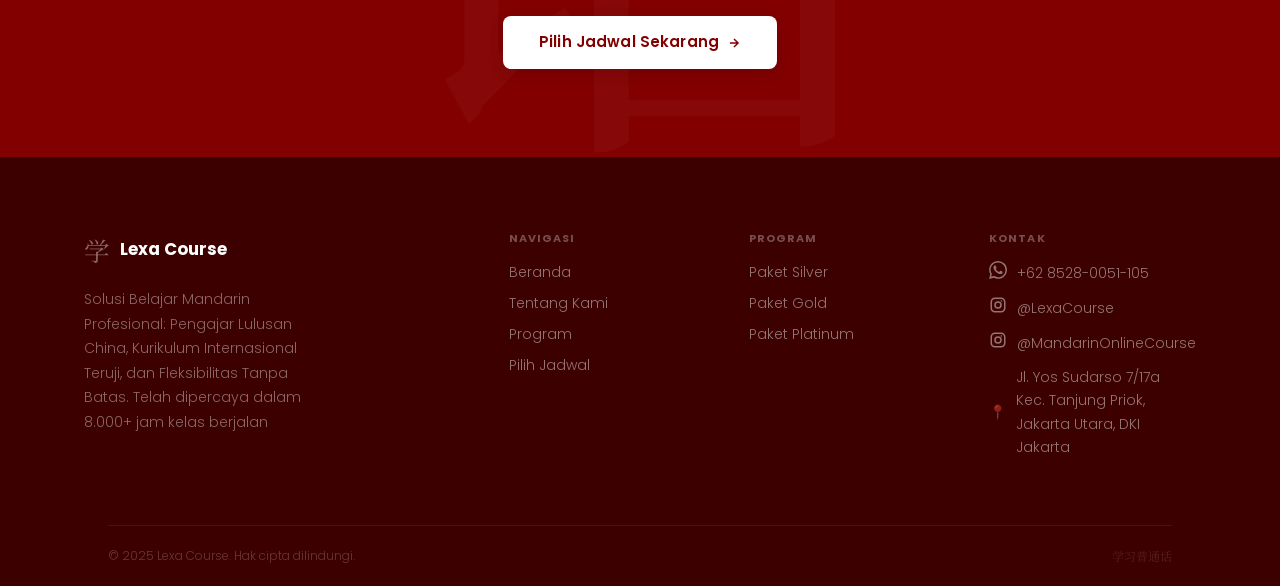
==== commit 1137763b: "pembaruan 11 Apr 2026" ====
--- a/index.html
+++ b/index.html
@@ -3,7 +3,7 @@
 <head>
   <meta charset="UTF-8" />
   <meta name="viewport" content="width=device-width, initial-scale=1.0" />
-  <title>Lexa Course — Kursus Bahasa Mandarin Profesional</title>
+  <title>Lexa Course — Kursus Bahasa Mandarin Online</title>
   <meta name="description" content="Kursus Mandarin profesional dengan pengajar bersertifikat HSK dan jadwal fleksibel." />
   <link rel="preconnect" href="https://fonts.googleapis.com" />
   <link rel="preconnect" href="https://fonts.gstatic.com" crossorigin />
@@ -22,38 +22,44 @@
       </div>
     </a>
     <ul class="nav-links">
-      <li><a href="index.html" class="nav-a active">Beranda</a></li>
+      <li><a href="index.html" class="nav-a">Beranda</a></li>
       <li><a href="tentang.html" class="nav-a">Tentang Kami</a></li>
-     <li class="nav-item">
+      <li class="nav-item">
         <span class="nav-a-drop" id="navProgram">
           Program
           <svg class="drop-arrow" viewBox="0 0 20 20" fill="currentColor"><path fill-rule="evenodd" d="M5.293 7.293a1 1 0 011.414 0L10 10.586l3.293-3.293a1 1 0 111.414 1.414l-4 4a1 1 0 01-1.414 0l-4-4a1 1 0 010-1.414z"/></svg>
         </span>
         <div class="dropdown">
           <a href="program.html#private" class="drop-item">
-            <div class="drop-icon" style="background:#EBF2FF;color:#2775F0">👤</div>
+            <div class="drop-icon" style="background:#FFF0F0;color:#820000"><img src="assets/images/emot/user.png" width="16"></div>
             <div><div class="drop-label">Kelas Private</div><div class="drop-sub">1 siswa · Perhatian penuh</div></div>
           </a>
           <a href="program.html#small-group" class="drop-item">
-            <div class="drop-icon" style="background:#FFF7ED;color:#b45309">👥</div>
+            <div class="drop-icon" style="background:#FFF7ED;color:#b45309"> <img src="assets/images/emot/group.png" width="20"></div>
             <div><div class="drop-label">Small Group</div><div class="drop-sub">2–5 siswa · Interaktif</div></div>
           </a>
           <a href="program.html#group" class="drop-item">
-            <div class="drop-icon" style="background:#F0FFF4;color:#16a34a">👨‍👩‍👧‍👦</div>
+            <div class="drop-icon" style="background:#F0FFF4;color:#16a34a"><img src="assets/images/emot/group2.png" width="18"></div>
             <div><div class="drop-label">Group</div><div class="drop-sub">6–10 siswa · Ekonomis</div></div>
           </a>
+          <div style="height:1px;background:var(--line);margin:4px 8px"></div>
+          <a href="program.html#intensif" class="drop-item">
+            <div class="drop-icon" style="background:#FFF7ED;color:#b45309">🔥</div>
+            <div><div class="drop-label">Kelas Intensif</div><div class="drop-sub">Belajar lebih cepat & fokus</div></div>
+          </a>
         </div>
       </li>
-      
+      <li><a href="guru.html" class="nav-a">Laoshi</a></li>
       <li><a href="pilih-jadwal.html" class="nav-cta">Pilih Jadwal</a></li>
     </ul>
     <button class="hamburger" id="hamburger" aria-label="Menu"><span></span><span></span><span></span></button>
   </div>
 </nav>
 <div class="mob-menu" id="mobMenu">
-  <a href="index.html" class="mob-a active">Beranda</a>
-  <a href="tentang.html" class="mob-a">Tentang Kami</a>
+  <a href="index.html" class="mob-a">Beranda</a>
+  <a href="tentang.html" class="mob-a active">Tentang Kami</a>
   <a href="program.html" class="mob-a">Program</a>
+  <a href="guru.html" class="mob-a">Laoshi</a>
   <a href="pilih-jadwal.html" class="mob-a">Pilih Jadwal</a>
 </div>
 
@@ -71,10 +77,10 @@
       <div class="hero-grid">
         <div>
           <div class="hero-kicker au d1"><span class="hero-kicker-bar"></span>Kursus Mandarin Profesional</div>
-          <h1 class="hero-h1 au d2">Kuasai Bahasa Mandarin Dengan<span>LEXA COURSE</span></h1>
-           <strong class="hero-price">Kelas Private Mulai Dari Rp.<span id="price">0</span>.000</strong>
+          <h1 class="hero-h1 au d2">Kursus Mandarin <br>Hanya di Lexa Course</h1>
+           <strong class="hero-price">Harga PRIVATE Mulai <br><span id="price">0</span>-ribuan</strong>
           <div class="hero-line au d3"></div>
-          <p class="hero-p au d3">Belajar bersama pengajar bersertifikat HSK dan guru lulusan China. Jadwal fleksibel, kurikulum terstandar, dan kemajuan yang terukur sejak hari pertama.</p>
+          <p class="hero-p au d3">Belajar bersama pengajar bersertifikat HSK, HSKK, BCT, hingga YCT, serta guru lulusan terbaik dari China. Nikmati jadwal fleksibel dengan kemajuan yang terukur sejak hari pertama.</p>
           <div class="hero-btns au d4">
             <a href="pilih-jadwal.html" class="btn btn-blue">
               Pilih Jadwal Sekarang
@@ -89,38 +95,6 @@
             <div class="sl-stage"><div class="sl-track" id="slTrack"></div></div>
             <div class="sl-dots" id="slDots"></div>
 
-            <!-- Online Learning Badge -->
-            <div class="online-badge">
-              <div class="ob-label">Tersedia secara online</div>
-              <div class="ob-platforms">
-                <!-- Zoom icon -->
-                <div class="ob-platform" title="Zoom">
-                  <svg viewBox="0 0 48 48" fill="none" xmlns="http://www.w3.org/2000/svg">
-                    <rect width="48" height="48" rx="12" fill="#2D8CFF"/>
-                    <path d="M8 17.5C8 15.567 9.567 14 11.5 14H27C28.933 14 30.5 15.567 30.5 17.5V30.5C30.5 32.433 28.933 34 27 34H11.5C9.567 34 8 32.433 8 30.5V17.5Z" fill="white"/>
-                    <path d="M30.5 20.8L38.5 16.5C39.2 16.1 40 16.6 40 17.4V30.6C40 31.4 39.2 31.9 38.5 31.5L30.5 27.2V20.8Z" fill="white"/>
-                  </svg>
-                </div>
-                <!-- WhatsApp Group icon -->
-                <div class="ob-platform" title="WhatsApp">
-                  <svg viewBox="0 0 48 48" fill="none" xmlns="http://www.w3.org/2000/svg">
-                    <rect width="48" height="48" rx="12" fill="#25D366"/>
-                    <path d="M24 10C16.268 10 10 16.268 10 24C10 26.628 10.762 29.082 12.083 31.155L10.146 37.854L17.013 35.947C19.02 37.138 21.43 37.832 24 37.832C31.732 37.832 38 31.564 38 23.832C38 16.1 31.732 10 24 10Z" fill="white" fill-opacity="0.2"/>
-                    <path d="M24 12C17.373 12 12 17.373 12 24C12 26.279 12.644 28.408 13.766 30.217L12.146 35.854L17.937 34.262C19.693 35.299 21.776 35.9 24 35.9C30.627 35.9 36 30.527 36 23.9C36 17.273 30.627 12 24 12ZM30.472 28.944C30.178 29.706 28.847 30.397 28.218 30.479C27.589 30.562 26.879 30.594 26.1 30.35C25.635 30.205 25.036 30.007 24.27 29.682C21.198 28.391 19.218 25.31 19.071 25.113C18.924 24.916 17.868 23.517 17.868 22.069C17.868 20.622 18.632 19.912 18.909 19.61C19.186 19.308 19.514 19.234 19.71 19.234C19.906 19.234 20.101 19.236 20.272 19.244C20.451 19.252 20.692 19.177 20.93 19.727C21.171 20.287 21.748 21.735 21.821 21.882C21.894 22.029 21.942 22.2 21.845 22.397C21.748 22.594 21.7 22.716 21.553 22.888C21.406 23.059 21.246 23.271 21.111 23.405C20.964 23.55 20.811 23.707 20.981 23.991C21.151 24.275 21.742 25.24 22.617 26.024C23.736 27.025 24.672 27.334 24.957 27.481C25.241 27.628 25.411 27.604 25.581 27.407C25.751 27.21 26.316 26.548 26.511 26.264C26.706 25.98 26.9 26.028 27.161 26.126C27.422 26.224 28.87 26.934 29.154 27.081C29.439 27.228 29.625 27.3 29.698 27.42C29.772 27.54 29.772 28.08 29.479 28.944H30.472Z" fill="white"/>
-                  </svg>
-                </div>
-                <!-- In Person icon -->
-                <div class="ob-platform ob-platform-text" title="Tatap Muka">
-                  <svg viewBox="0 0 48 48" fill="none" xmlns="http://www.w3.org/2000/svg">
-                    <rect width="48" height="48" rx="12" fill="#EBF2FF"/>
-                    <circle cx="24" cy="19" r="5" fill="#2775F0"/>
-                    <path d="M14 36C14 30.477 18.477 26 24 26C29.523 26 34 30.477 34 36" stroke="#2775F0" stroke-width="2.5" stroke-linecap="round"/>
-                  </svg>
-                </div>
-              </div>
-              <div class="ob-tagline">Zoom Meet</div>
-            </div>
-
           </div>
         </div>
       </div>
@@ -134,8 +108,8 @@
   <div class="container">
     <div class="band-grid">
       <div class="band-col fi"><div class="band-n">999+</div><div class="band-l">Siswa Bergabung</div></div>
-      <div class="band-col fi" data-d="1"><div class="band-n">3</div><div class="band-l">Paket Kelas</div></div>
-      <div class="band-col fi" data-d="2"><div class="band-n">110+</div><div class="band-l">Pilihan Jadwal</div></div>
+      <div class="band-col fi" data-d="1"><div class="band-n">50+</div><div class="band-l">Dipercaya Sekolah & Universitas</div></div>
+      <div class="band-col fi" data-d="2"><div class="band-n">8000+</div><div class="band-l">Jam Mengajar</div></div>
       <div class="band-col fi" data-d="3"><div class="band-n">98%</div><div class="band-l">Kepuasan Siswa</div></div>
     </div>
   </div>
@@ -147,70 +121,17 @@
     <div class="why-grid">
       <div class="fi-l">
         <div class="tag">Mengapa Lexa Course</div>
-        <h2 class="heading-lg" style="margin-top:12px">Pendekatan Belajar<br>yang <span>Berbeda</span></h2>
+        <h2 class="heading-lg" style="margin-top:12px">Strategi Belajar <br><span>Tepat Sasaran</span></h2>
         <div class="why-list">
-          <div class="why-row"><div class="why-n">01</div><div><div class="why-t">Jadwal Sepenuhnya Fleksibel</div><div class="why-d">Pilih hari dan jam sesuai rutinitas. Tersedia 7 hari seminggu, pukul 07.00 WIB – 22.00 WIB.</div></div></div>
-          <div class="why-row"><div class="why-n">02</div><div><div class="why-t">Pengajar Bersertifikat HSK</div><div class="why-d">Setiap pengajar memiliki sertifikat HSK resmi dan berpengalaman di bidangnya.</div></div></div>
-          <div class="why-row"><div class="why-n">03</div><div><div class="why-t">Kelas Kecil, Perhatian Penuh</div><div class="why-d">Lexa Course menyediakan kelas private dan group untuk mendorong diskusi interaktif antara siswa dengan tutor</div></div></div>
-          <div class="why-row"><div class="why-n">04</div><div><div class="why-t">Kurikulum Standar HSK dan Sertifikasi </div><div class="why-d">Materi mengacu pada kebutuhan siswa mulai dari Persiapan Kuliah, HSK 1-6, YCT 1-6, IGCSE, HSKK, BCT, Sekolah, Pekerjaan. Dilengkapi modul digital dan Sertifikat validasi kemampuan serta pengetahuan yang telah diperoleh</div></div></div>
+          <div class="why-row"><div class="why-n">01</div><div><div class="why-t">Belajar Kapan Saja, 7 Hari Seminggu</div><div class="why-d">Atur jadwal belajar Mandarin Anda antara pukul 07.00 – 22.00 WIB. Fleksibilitas total untuk hasil yang maksimal.</div></div></div>
+          <div class="why-row"><div class="why-n">02</div><div><div class="why-t">Tim Pengajar Profesional & Lulusan China</div><div class="why-d">Pengajar memiliki sertifikat resmi dan berpengalaman di bidangnya.</div></div></div>
+          <div class="why-row"><div class="why-n">03</div><div><div class="why-t">Interaksi Maksimal, Belajar Lebih Personal</div><div class="why-d">Di Lexa Course, Anda tidak hanya belajar. Melalui kelas Private dan Group yang interaktif, tutor kami berfokus sepenuhnya pada progres dan kebutuhan spesifik Anda.</div></div></div>
+          <div class="why-row"><div class="why-n">04</div><div><div class="why-t">Kurikulum Berbasis Standar Internasional</div><div class="why-d">Kami menyediakan materi yang komprehensif mulai dari HSK hingga Mandarin Bisnis, Sekolah Internasional, dan Mandarin Tradisional (Taiwan).</div></div></div>
         </div>
       </div>
       <div class="fi-r">
-        <div class="why-card">
-
-          <!-- Top: HSK Certification highlight -->
-          <div class="wc-highlight">
-            <div class="wc-hl-icon">
-              <svg width="22" height="22" fill="none" viewBox="0 0 24 24" stroke="#2775F0" stroke-width="2">
-                <path stroke-linecap="round" stroke-linejoin="round" d="M9 12.75L11.25 15 15 9.75M21 12a9 9 0 11-18 0 9 9 0 0118 0z"/>
-              </svg>
-            </div>
-            <div>
-              <div class="wc-hl-title">Kurikulum Terstandar HSK Internasional</div>
-              <div class="wc-hl-sub">Persiapan Kuliah, HSK 1-6, YCT 1-6, IGCSE, HSKK, BCT, Sekolah, Pekerjaan</div>
-            </div>
-          </div>
-
-          <!-- Stat grid 2x2 -->
-          <div class="wc-stats">
-            <div class="wc-stat">
-              <div class="wc-stat-n">999<span>+</span></div>
-              <div class="wc-stat-l">Siswa Lulus</div>
-            </div>
-            <div class="wc-stat">
-              <div class="wc-stat-n">98<span>%</span></div>
-              <div class="wc-stat-l">Tingkat Kepuasan</div>
-            </div>
-            <div class="wc-stat">
-              <div class="wc-stat-n">30<span>+</span></div>
-              <div class="wc-stat-l">Pengajar Ahli</div>
-            </div>
-            <div class="wc-stat">
-              <div class="wc-stat-n">4<span>+</span></div>
-              <div class="wc-stat-l">Tahun Berpengalaman</div>
-            </div>
-          </div>
-
-          <!-- Bottom: Quick feature chips -->
-          <div class="wc-chips">
-            <span class="wc-chip">
-              <svg width="12" height="12" fill="none" viewBox="0 0 24 24" stroke="currentColor" stroke-width="2.5"><path stroke-linecap="round" d="M12 6v6l4 2"/><circle cx="12" cy="12" r="9"/></svg>
-              Jadwal Fleksibel
-            </span>
-            <span class="wc-chip">
-              <svg width="12" height="12" fill="none" viewBox="0 0 24 24" stroke="currentColor" stroke-width="2.5"><path stroke-linecap="round" stroke-linejoin="round" d="M15 10.5a3 3 0 11-6 0 3 3 0 016 0z"/><path stroke-linecap="round" stroke-linejoin="round" d="M19.5 10.5c0 7.142-7.5 11.25-7.5 11.25S4.5 17.642 4.5 10.5a7.5 7.5 0 1115 0z"/></svg>
-              Kelas Online
-            </span>
-            <span class="wc-chip">
-              <svg width="12" height="12" fill="none" viewBox="0 0 24 24" stroke="currentColor" stroke-width="2.5"><path stroke-linecap="round" stroke-linejoin="round" d="M9 12.75L11.25 15 15 9.75M21 12a9 9 0 11-18 0 9 9 0 0118 0z"/></svg>
-              Gratis Modul Digital
-            </span>
-            <span class="wc-chip">
-              <svg width="12" height="12" fill="none" viewBox="0 0 24 24" stroke="currentColor" stroke-width="2.5"><path stroke-linecap="round" stroke-linejoin="round" d="M18 18.72a9.094 9.094 0 003.741-.479 3 3 0 00-4.682-2.72m.94 3.198l.001.031c0 .225-.012.447-.037.666A11.944 11.944 0 0112 21c-2.17 0-4.207-.576-5.963-1.584A6.062 6.062 0 016 18.719m12 0a5.971 5.971 0 00-.941-3.197m0 0A5.995 5.995 0 0012 12.75a5.995 5.995 0 00-5.058 2.772m0 0a3 3 0 00-4.681 2.72 8.986 8.986 0 003.74.477m.94-3.197a5.971 5.971 0 00-.94 3.197M15 6.75a3 3 0 11-6 0 3 3 0 016 0zm6 3a2.25 2.25 0 11-4.5 0 2.25 2.25 0 014.5 0zm-13.5 0a2.25 2.25 0 11-4.5 0 2.25 2.25 0 014.5 0z"/></svg>
-              Tersedia kelas Private, Small Group & Group
-            </span>
-            
-          </div>
+        
+  <img src="assets/images/home2.png" class="why-img"></div>
 
         </div>
       </div>
@@ -244,7 +165,7 @@
     <ul class="pc-list">
   <li class="pc-li">
     <span class="pc-ck">
-      <svg fill="none" stroke="#2775F0" stroke-width="2.5" viewBox="0 0 24 24">
+      <svg fill="none" stroke="#820000" stroke-width="2.5" viewBox="0 0 24 24">
         <path d="M5 13l4 4L19 7"/>
       </svg>
     </span>
@@ -253,7 +174,7 @@
 
   <li class="pc-li">
     <span class="pc-ck">
-      <svg fill="none" stroke="#2775F0" stroke-width="2.5" viewBox="0 0 24 24">
+      <svg fill="none" stroke="#820000" stroke-width="2.5" viewBox="0 0 24 24">
         <path d="M5 13l4 4L19 7"/>
       </svg>
     </span>
@@ -262,7 +183,7 @@
 
   <li class="pc-li">
     <span class="pc-ck">
-      <svg fill="none" stroke="#2775F0" stroke-width="2.5" viewBox="0 0 24 24">
+      <svg fill="none" stroke="#820000" stroke-width="2.5" viewBox="0 0 24 24">
         <path d="M5 13l4 4L19 7"/>
       </svg>
     </span>
@@ -271,7 +192,7 @@
 
   <li class="pc-li">
     <span class="pc-ck">
-      <svg fill="none" stroke="#2775F0" stroke-width="2.5" viewBox="0 0 24 24">
+      <svg fill="none" stroke="#820000" stroke-width="2.5" viewBox="0 0 24 24">
         <path d="M5 13l4 4L19 7"/>
       </svg>
     </span>
@@ -280,7 +201,7 @@
 
   <li class="pc-li">
     <span class="pc-ck">
-      <svg fill="none" stroke="#2775F0" stroke-width="2.5" viewBox="0 0 24 24">
+      <svg fill="none" stroke="#820000" stroke-width="2.5" viewBox="0 0 24 24">
         <path d="M5 13l4 4L19 7"/>
       </svg>
     </span>
@@ -289,7 +210,7 @@
 
   <li class="pc-li">
     <span class="pc-ck">
-      <svg fill="none" stroke="#2775F0" stroke-width="2.5" viewBox="0 0 24 24">
+      <svg fill="none" stroke="#820000" stroke-width="2.5" viewBox="0 0 24 24">
         <path d="M5 13l4 4L19 7"/>
       </svg>
     </span>
@@ -298,7 +219,7 @@
 
   <li class="pc-li">
     <span class="pc-ck">
-      <svg fill="none" stroke="#2775F0" stroke-width="2.5" viewBox="0 0 24 24">
+      <svg fill="none" stroke="#820000" stroke-width="2.5" viewBox="0 0 24 24">
         <path d="M5 13l4 4L19 7"/>
       </svg>
     </span>
@@ -322,7 +243,7 @@
     <ul class="pc-list">
   <li class="pc-li">
     <span class="pc-ck">
-      <svg fill="none" stroke="#2775F0" stroke-width="2.5" viewBox="0 0 24 24">
+      <svg fill="none" stroke="#820000" stroke-width="2.5" viewBox="0 0 24 24">
         <path d="M5 13l4 4L19 7"/>
       </svg>
     </span>
@@ -331,7 +252,7 @@
 
   <li class="pc-li">
     <span class="pc-ck">
-      <svg fill="none" stroke="#2775F0" stroke-width="2.5" viewBox="0 0 24 24">
+      <svg fill="none" stroke="#820000" stroke-width="2.5" viewBox="0 0 24 24">
         <path d="M5 13l4 4L19 7"/>
       </svg>
     </span>
@@ -340,7 +261,7 @@
 
   <li class="pc-li">
     <span class="pc-ck">
-      <svg fill="none" stroke="#2775F0" stroke-width="2.5" viewBox="0 0 24 24">
+      <svg fill="none" stroke="#820000" stroke-width="2.5" viewBox="0 0 24 24">
         <path d="M5 13l4 4L19 7"/>
       </svg>
     </span>
@@ -349,7 +270,7 @@
 
   <li class="pc-li">
     <span class="pc-ck">
-      <svg fill="none" stroke="#2775F0" stroke-width="2.5" viewBox="0 0 24 24">
+      <svg fill="none" stroke="#820000" stroke-width="2.5" viewBox="0 0 24 24">
         <path d="M5 13l4 4L19 7"/>
       </svg>
     </span>
@@ -358,7 +279,7 @@
 
   <li class="pc-li">
     <span class="pc-ck">
-      <svg fill="none" stroke="#2775F0" stroke-width="2.5" viewBox="0 0 24 24">
+      <svg fill="none" stroke="#820000" stroke-width="2.5" viewBox="0 0 24 24">
         <path d="M5 13l4 4L19 7"/>
       </svg>
     </span>
@@ -367,7 +288,7 @@
 
   <li class="pc-li">
     <span class="pc-ck">
-      <svg fill="none" stroke="#2775F0" stroke-width="2.5" viewBox="0 0 24 24">
+      <svg fill="none" stroke="#820000" stroke-width="2.5" viewBox="0 0 24 24">
         <path d="M5 13l4 4L19 7"/>
       </svg>
     </span>
@@ -376,7 +297,7 @@
 
   <li class="pc-li">
     <span class="pc-ck">
-      <svg fill="none" stroke="#2775F0" stroke-width="2.5" viewBox="0 0 24 24">
+      <svg fill="none" stroke="#820000" stroke-width="2.5" viewBox="0 0 24 24">
         <path d="M5 13l4 4L19 7"/>
       </svg>
     </span>
@@ -387,10 +308,10 @@
   </div>
 </div>
       <div class="pc pc-p fi" data-d="3" id="platinum">
-  <div class="pc-head" data-char="白">
+  <div class="pc-head" data-char="铂金">
     <div class="pc-tier">Paket</div>
     <div class="pc-name">Platinum</div>
-    <div class="pc-tag">Untuk target HSK & profesional</div>
+    <div class="pc-tag">Kelas Lebih Intensif untuk Hasil yang Maksimal</div>
   </div>
   <div class="pc-stats">
     <div class="pc-stat"><div class="pc-stat-n">12x</div><div class="pc-stat-l">Pertemuan</div></div>
@@ -400,7 +321,7 @@
     <ul class="pc-list">
   <li class="pc-li">
     <span class="pc-ck">
-      <svg fill="none" stroke="#2775F0" stroke-width="2.5" viewBox="0 0 24 24">
+      <svg fill="none" stroke="#820000" stroke-width="2.5" viewBox="0 0 24 24">
         <path d="M5 13l4 4L19 7"/>
       </svg>
     </span>
@@ -409,7 +330,7 @@
 
   <li class="pc-li">
     <span class="pc-ck">
-      <svg fill="none" stroke="#2775F0" stroke-width="2.5" viewBox="0 0 24 24">
+      <svg fill="none" stroke="#820000" stroke-width="2.5" viewBox="0 0 24 24">
         <path d="M5 13l4 4L19 7"/>
       </svg>
     </span>
@@ -418,7 +339,7 @@
 
   <li class="pc-li">
     <span class="pc-ck">
-      <svg fill="none" stroke="#2775F0" stroke-width="2.5" viewBox="0 0 24 24">
+      <svg fill="none" stroke="#820000" stroke-width="2.5" viewBox="0 0 24 24">
         <path d="M5 13l4 4L19 7"/>
       </svg>
     </span>
@@ -427,7 +348,7 @@
 
   <li class="pc-li">
     <span class="pc-ck">
-      <svg fill="none" stroke="#2775F0" stroke-width="2.5" viewBox="0 0 24 24">
+      <svg fill="none" stroke="#820000" stroke-width="2.5" viewBox="0 0 24 24">
         <path d="M5 13l4 4L19 7"/>
       </svg>
     </span>
@@ -436,7 +357,7 @@
 
   <li class="pc-li">
     <span class="pc-ck">
-      <svg fill="none" stroke="#2775F0" stroke-width="2.5" viewBox="0 0 24 24">
+      <svg fill="none" stroke="#820000" stroke-width="2.5" viewBox="0 0 24 24">
         <path d="M5 13l4 4L19 7"/>
       </svg>
     </span>
@@ -445,7 +366,7 @@
 
   <li class="pc-li">
     <span class="pc-ck">
-      <svg fill="none" stroke="#2775F0" stroke-width="2.5" viewBox="0 0 24 24">
+      <svg fill="none" stroke="#820000" stroke-width="2.5" viewBox="0 0 24 24">
         <path d="M5 13l4 4L19 7"/>
       </svg>
     </span>
@@ -454,7 +375,7 @@
  
   <li class="pc-li">
     <span class="pc-ck">
-      <svg fill="none" stroke="#2775F0" stroke-width="2.5" viewBox="0 0 24 24">
+      <svg fill="none" stroke="#820000" stroke-width="2.5" viewBox="0 0 24 24">
         <path d="M5 13l4 4L19 7"/>
       </svg>
     </span>
@@ -594,7 +515,7 @@
     <div class="cta-inner fi">
       <span class="cta-tag">Mulai Perjalanan Anda</span>
       <h2 class="cta-h2">Siap Kuasai Bahasa Mandarin <span>Hari Ini</span>?</h2>
-      <p class="cta-p">Bergabunglah bersama ratusan siswa yang telah membuktikan bahwa belajar Mandarin bisa terasa menyenangkan, terstruktur, dan penuh hasil nyata.</p>
+      <p class="cta-p">Bergabunglah dengan ratusan siswa aktif dan rasakan bedanya belajar Mandarin yang terukur serta menyenangkan. Dirancang khusus oleh laoshi terbaik lulusan China, kurikulum kami memastikan setiap detik yang Anda investasikan berbuah hasil nyata untuk masa depan pendidikan dan karier global.</p>
       <a href="pilih-jadwal.html" class="btn btn-white" style="font-size:15px;padding:14px 36px">
         Pilih Jadwal Sekarang
         <svg width="14" height="14" fill="none" stroke="currentColor" stroke-width="2.5" viewBox="0 0 24 24"><path d="M5 12h14M12 5l7 7-7 7"/></svg>
@@ -610,7 +531,7 @@
           <span class="f-logo-cn">学</span>
           <span class="f-logo-name">Lexa Course</span>
         </div>
-        <p class="f-desc">Kursus Mandarin profesional dengan jadwal fleksibel, pengajar bersertifikat HSK, dan metode belajar modern.</p>
+        <p class="f-desc">Solusi Belajar Mandarin Profesional: Pengajar Lulusan China, Kurikulum Internasional Teruji, dan Fleksibilitas Tanpa Batas. Telah dipercaya dalam 8.000+ jam kelas berjalan</p>
       
       </div>
       <div>
@@ -640,7 +561,7 @@
       <path d="M20.52 3.48A11.94 11.94 0 0012.05 0C5.5 0 .17 5.33.17 11.88c0 2.1.55 4.15 1.6 5.95L0 24l6.33-1.66a11.9 11.9 0 005.72 1.45h.01c6.55 0 11.88-5.33 11.88-11.88 0-3.17-1.23-6.15-3.42-8.43zM12.06 21.5h-.01a9.9 9.9 0 01-5.05-1.39l-.36-.21-3.76.99 1-3.66-.24-.37a9.86 9.86 0 01-1.51-5.28C2.13 6.5 6.55 2.08 12.05 2.08c2.64 0 5.13 1.03 7 2.9a9.84 9.84 0 012.9 7c0 5.5-4.42 9.92-9.89 9.92zm5.42-7.4c-.3-.15-1.76-.87-2.03-.97-.27-.1-.47-.15-.67.15-.2.3-.77.97-.94 1.17-.17.2-.35.22-.64.07-.3-.15-1.26-.47-2.4-1.48-.88-.78-1.48-1.75-1.65-2.05-.17-.3-.02-.46.13-.61.13-.13.3-.35.45-.52.15-.17.2-.3.3-.5.1-.2.05-.37-.03-.52-.07-.15-.67-1.61-.91-2.21-.24-.58-.49-.5-.67-.51h-.57c-.2 0-.52.07-.79.37-.27.3-1.04 1.02-1.04 2.48 0 1.46 1.06 2.88 1.21 3.08.15.2 2.1 3.2 5.08 4.49.71.31 1.26.49 1.69.63.71.23 1.36.2 1.87.12.57-.09 1.76-.72 2.01-1.42.25-.7.25-1.29.18-1.42-.07-.12-.27-.2-.57-.35z"/>
     </svg>
   </span>
-  +62 812-3456-7890
+  +62 8528-0051-105
 </a>
 
   <!-- Instagram -->
--- a/assets/css/style.css
+++ b/assets/css/style.css
@@ -1,18 +1,18 @@
 /* ========================================
    LEXA COURSE — Design System v8
    Font: Poppins + Noto Serif SC
-   Primary: #2775F0
+   Primary: #820000
    ======================================== */
 
 @import url('https://fonts.googleapis.com/css2?family=Poppins:wght@300;400;500;600;700;800&family=Noto+Serif+SC:wght@400;700&display=swap');
 
 /* ── TOKENS ── */
 :root {
-  --blue:        #2775F0;
-  --blue-dark:   #1a5fd4;
-  --blue-deep:   #1248b3;
-  --blue-soft:   #EBF2FF;
-  --blue-mid:    #C7DCFF;
+  --blue:        #820000;
+  --blue-dark:   #5c0000;
+  --blue-deep:   #3d0000;
+  --blue-soft:   #FFF0F0;
+  --blue-mid:    #FFBDBD;
   --gold:        #F5C431;
   --ink:         #0F172A;
   --ink-2:       #334155;
@@ -28,9 +28,9 @@
   --r-lg:        20px;
   --r-xl:        28px;
   --sh-sm:       0 1px 4px rgba(0,0,0,0.06), 0 2px 8px rgba(0,0,0,0.04);
-  --sh-md:       0 4px 20px rgba(39,117,240,0.10), 0 2px 8px rgba(0,0,0,0.05);
-  --sh-lg:       0 12px 40px rgba(39,117,240,0.14), 0 4px 16px rgba(0,0,0,0.06);
-  --sh-xl:       0 24px 64px rgba(39,117,240,0.18), 0 8px 24px rgba(0,0,0,0.07);
+  --sh-md:       0 4px 20px rgba(130,0,0,0.10), 0 2px 8px rgba(0,0,0,0.05);
+  --sh-lg:       0 12px 40px rgba(130,0,0,0.14), 0 4px 16px rgba(0,0,0,0.06);
+  --sh-xl:       0 24px 64px rgba(130,0,0,0.18), 0 8px 24px rgba(0,0,0,0.07);
   --ease:        cubic-bezier(0.4,0,0.2,1);
   --ease-out:    cubic-bezier(0,0,0.2,1);
   --t1:          0.15s;
@@ -151,9 +151,9 @@
 .btn-blue {
   background: var(--blue);
   color: var(--white);
-  box-shadow: 0 4px 16px rgba(39,117,240,0.35);
-}
-.btn-blue:hover { background: var(--blue-dark); box-shadow: 0 8px 28px rgba(39,117,240,0.45); }
+  box-shadow: 0 4px 16px rgba(130,0,0,0.35);
+}
+.btn-blue:hover { background: var(--blue-dark); box-shadow: 0 8px 28px rgba(130,0,0,0.45); }
 
 .btn-white {
   background: var(--white);
@@ -270,8 +270,8 @@
   transition: all var(--t2);
 }
 .nav-cta:hover { background: rgba(255,255,255,0.25); border-color: rgba(255,255,255,0.7); transform: translateY(-1px); }
-.navbar.solid .nav-cta { background: var(--blue); border-color: var(--blue); color: var(--white); box-shadow: 0 3px 12px rgba(39,117,240,0.3); }
-.navbar.solid .nav-cta:hover { background: var(--blue-dark); box-shadow: 0 6px 20px rgba(39,117,240,0.4); }
+.navbar.solid .nav-cta { background: var(--blue); border-color: var(--blue); color: var(--white); box-shadow: 0 3px 12px rgba(130,0,0,0.3); }
+.navbar.solid .nav-cta:hover { background: var(--blue-dark); box-shadow: 0 6px 20px rgba(130,0,0,0.4); }
 
 .hamburger {
   display: none;
@@ -338,7 +338,7 @@
 .hero-overlay {
   position: absolute; inset: 0;
   background:
-    linear-gradient(to right, rgba(39,117,240,0.65) 0%, rgba(39,117,240,0.35) 50%, transparent 100%),
+    linear-gradient(to right, rgba(130,0,0,0.65) 0%, rgba(130,0,0,0.35) 50%, transparent 100%),
     linear-gradient(to bottom, rgba(0,0,0,0.15) 0%, transparent 30%);
 }
 .hero-fade {
@@ -390,16 +390,16 @@
 
 .hero-price {
   display: block;
-  color: #FFD54F; /* kuning soft, biar ga norak */
+  color: #820000; /* kuning soft, biar ga norak */
   font-size: clamp(2rem, 3.5vw, 2.2rem);
   font-weight: 800;
   margin-top: 8px;
-  text-shadow: 0 0.7px 3px rgb(18, 17, 18);
+  
 }
 
 .hero-line {
-  width: 180px; height: 3px;
-  background: linear-gradient(90deg, var(--gold), var(--white));
+  width: 120px; height: 3px;
+  background: linear-gradient(90deg, var(--blue-dark), var(--white));
   border-radius: 2px;
   margin-top: 5px;
   margin-bottom: 30px;
@@ -437,7 +437,7 @@
 }
 
 /* ── 3D CARD SLIDER ── */
-.sl-wrap  { width:100%; display:flex; justify-content:center; padding-top:8px }
+.sl-wrap  { width:100%; display:flex; justify-content:center; padding-top:8px ; margin-top:140px ; }
 .sl-root  { width:100%; max-width:440px; padding:20px 0 28px }
 .sl-stage { height:320px; display:flex; align-items:center; justify-content:center; perspective:1000px; overflow:visible; position:relative }
 .sl-track { position:relative; width:100%; height:100%; display:flex; align-items:center; justify-content:center }
@@ -458,7 +458,7 @@
 .s-center .s-card-top { opacity:1 }
 
 .s-label { font-size:9px; font-weight:700; letter-spacing:0.16em; text-transform:uppercase; color:var(--blue); opacity:0.6; margin-bottom:14px }
-.s-emoji { font-size:38px; line-height:1; margin-bottom:14px; filter:drop-shadow(0 2px 6px rgba(39,117,240,0.2)) }
+.s-emoji { font-size:38px; line-height:1; margin-bottom:14px; filter:drop-shadow(0 2px 6px rgba(130,0,0,0.2)) }
 .s-char  { font-family:var(--font-cn); font-size:52px; font-weight:700; line-height:1; margin-bottom:10px }
 .s-line  { width:28px; height:2px; margin-bottom:10px; border-radius:1px; opacity:0.5 }
 .s-pin   { font-size:14px; font-weight:600; letter-spacing:0.04em; margin-bottom:4px }
@@ -569,7 +569,7 @@
   content: '优';
   position: absolute; right: -16px; bottom: -20px;
   font-family: var(--font-cn); font-size: 12rem;
-  color: rgba(39,117,240,0.06); line-height: 1; pointer-events: none;
+  color: rgba(130,0,0,0.06); line-height: 1; pointer-events: none;
 }
 
 /* Highlight row */
@@ -681,13 +681,13 @@
 /* Gold: featured — full blue, elevated */
 .pc-g {
   border: none;
-  box-shadow: 0 20px 60px rgba(39,117,240,0.22), 0 8px 24px rgba(39,117,240,0.14);
+  box-shadow: 0 20px 60px rgba(130,0,0,0.22), 0 8px 24px rgba(130,0,0,0.14);
   transform: translateY(-8px);
   z-index: 2;
 }
 .pc-g:hover {
   transform: translateY(-14px);
-  box-shadow: 0 28px 80px rgba(39,117,240,0.28), 0 10px 32px rgba(39,117,240,0.18);
+  box-shadow: 0 28px 80px rgba(130,0,0,0.28), 0 10px 32px rgba(130,0,0,0.18);
 }
 
 /* "Terpopuler" badge on Gold */
@@ -751,7 +751,7 @@
 
 /* Platinum header */
 .pc-p .pc-head {
-  background: linear-gradient(145deg, var(--blue-deep) 0%, var(--blue) 50%, #5b9cf0 100%);
+  background: linear-gradient(145deg, #3d0000 0%, #820000 50%, #c04040 100%);
 }
 .pc-p .pc-head::before { color: rgba(255,255,255,0.08); }
 
@@ -799,7 +799,7 @@
   border-bottom: 1px solid var(--line);
   margin-bottom: 0;
 }
-.pc-g .pc-stats { border-color: rgba(39,117,240,0.12); }
+.pc-g .pc-stats { border-color: rgba(130,0,0,0.12); }
 
 .pc-stat {
   flex: 1;
@@ -808,7 +808,7 @@
   border-right: 1px solid var(--line);
 }
 .pc-stat:last-child { border-right: none; }
-.pc-g .pc-stat { border-color: rgba(39,117,240,0.12); }
+.pc-g .pc-stat { border-color: rgba(130,0,0,0.12); }
 
 .pc-stat-n {
   font-size: 1.7rem;
@@ -878,11 +878,11 @@
 .pc-blue {
   background: var(--blue);
   color: var(--white);
-  box-shadow: 0 4px 16px rgba(39,117,240,0.35);
+  box-shadow: 0 4px 16px rgba(130,0,0,0.35);
 }
 .pc-blue:hover {
   background: var(--blue-dark);
-  box-shadow: 0 8px 24px rgba(39,117,240,0.45);
+  box-shadow: 0 8px 24px rgba(130,0,0,0.45);
   transform: translateY(-1px);
 }
 
@@ -905,7 +905,7 @@
 
 /* Gold card body accent */
 .pc-g .pc-body {
-  background: linear-gradient(180deg, #f0f6ff 0%, var(--white) 60%);
+  background: linear-gradient(180deg, #fff0f0 0%, var(--white) 60%);
 }
 .pc-g .pc-stat-n { color: var(--blue); }
 .pc-g .pc-li { color: var(--ink); }
@@ -949,7 +949,7 @@
 .how-grid { display:grid; grid-template-columns:repeat(4,1fr); gap:32px; margin-top:56px }
 .how-step { position:relative }
 .how-num {
-  font-size:3rem; font-weight:800; color:var(--blue-soft);
+  font-size:3rem; font-weight:800; color:var(--blue-deep);
   line-height:1; margin-bottom:16px; transition:color var(--t2);
 }
 .how-step:hover .how-num { color:var(--blue-mid) }
@@ -981,8 +981,8 @@
   overflow:hidden; transition:all var(--t3) var(--ease);
 }
 .tcard:hover { transform:translateY(-5px); box-shadow:var(--sh-xl); border-color:var(--blue-mid) }
-.tcard-img { height:190px; background:linear-gradient(135deg,var(--blue-soft),#dde9fd); display:flex; align-items:center; justify-content:center; font-size:4.5rem; position:relative; overflow:hidden }
-.tcard-img::after { content:''; position:absolute; inset:0; background:linear-gradient(0deg,rgba(39,117,240,0.07),transparent 55%) }
+.tcard-img { height:190px; background:linear-gradient(135deg,var(--blue-soft),#ffd5d5); display:flex; align-items:center; justify-content:center; font-size:4.5rem; position:relative; overflow:hidden }
+.tcard-img::after { content:''; position:absolute; inset:0; background:linear-gradient(0deg,rgba(130,0,0,0.07),transparent 55%) }
 .tcard-body { padding:24px }
 .tcard-name { font-size:1.1rem; font-weight:700; color:var(--ink); margin-bottom:3px }
 .tcard-role { font-size:11px; font-weight:700; letter-spacing:0.1em; text-transform:uppercase; color:var(--blue); margin-bottom:12px }
@@ -996,7 +996,7 @@
 .faq-wa {
   display:inline-flex; align-items:center; gap:6px; margin-top:22px;
   font-size:14px; font-weight:600; color:var(--blue);
-  border-bottom:1px solid rgba(39,117,240,0.3); padding-bottom:2px;
+  border-bottom:1px solid rgba(130,0,0,0.3); padding-bottom:2px;
   transition:border-color var(--t1);
 }
 .faq-wa:hover { border-color:var(--blue) }
@@ -1104,7 +1104,7 @@
 .gallery-ph span { font-size:13px; font-weight:400; color:var(--ink-4) }
 .gallery-ov {
   position:absolute; inset:0;
-  background:rgba(39,117,240,0.65); display:flex; align-items:center; justify-content:center;
+  background:rgba(130,0,0,0.65); display:flex; align-items:center; justify-content:center;
   opacity:0; transition:opacity 0.3s; font-size:2rem; color:var(--white);
 }
 
@@ -1146,7 +1146,7 @@
   transition:all var(--t2); flex-shrink:0;
 }
 .step-item.cur .step-dot,.step-item.done .step-dot {
-  background:var(--blue); color:var(--white); box-shadow:0 3px 12px rgba(39,117,240,0.35);
+  background:var(--blue); color:var(--white); box-shadow:0 3px 12px rgba(130,0,0,0.35);
 }
 .step-lbl { font-size:12px; font-weight:500; color:var(--ink-4); white-space:nowrap; margin:0 10px; transition:color var(--t1) }
 .step-item.cur .step-lbl { color:var(--blue); font-weight:600 }
@@ -1181,7 +1181,7 @@
   font-family:var(--font); font-size:15px; font-weight:400; color:var(--ink);
   background:var(--white); transition:all var(--t1); appearance:none; -webkit-appearance:none;
 }
-.form-control:focus { outline:none; border-color:var(--blue); box-shadow:0 0 0 3px rgba(39,117,240,0.10) }
+.form-control:focus { outline:none; border-color:var(--blue); box-shadow:0 0 0 3px rgba(130,0,0,0.10) }
 .schedule-row { display:grid; grid-template-columns:1fr 1fr; gap:14px }
 
 .teacher-opts { display:grid; grid-template-columns:repeat(auto-fit,minmax(160px,1fr)); gap:14px }
@@ -1270,12 +1270,12 @@
   position:fixed; bottom:94px; right:28px;
   width:42px; height:42px; background:var(--blue); color:var(--white);
   border:none; border-radius:50%; display:flex; align-items:center; justify-content:center;
-  font-size:1rem; box-shadow:0 4px 14px rgba(39,117,240,0.3);
+  font-size:1rem; box-shadow:0 4px 14px rgba(130,0,0,0.3);
   opacity:0; transform:translateY(14px);
   transition:all var(--t2); z-index:500;
 }
 .back-top.show { opacity:1; transform:translateY(0) }
-.back-top:hover { transform:translateY(-3px); box-shadow:0 8px 22px rgba(39,117,240,0.45) }
+.back-top:hover { transform:translateY(-3px); box-shadow:0 8px 22px rgba(130,0,0,0.45) }
 
 /* ── SCROLL ANIMATIONS ── */
 .fi      { opacity:0; transform:translateY(24px); transition:opacity 0.65s var(--ease-out), transform 0.65s var(--ease-out) }
@@ -1415,7 +1415,7 @@
   align-items: center;
   justify-content: center;
   gap: 8px;
-  background: linear-gradient(180deg, var(--blue-soft) 0%, #d6e8ff 100%);
+  background: linear-gradient(180deg, var(--blue-soft) 0%, #ffd5d5 100%);
   opacity: 0;
   pointer-events: none;
 }
@@ -1483,13 +1483,13 @@
 .navbar.solid .nav-a-drop:hover { color: var(--blue); background: var(--blue-soft); }
 .navbar.solid .nav-a-drop.active { color: var(--blue); background: var(--blue-soft); font-weight: 600; }
 
-.drop-arrow {
-  width: 14px; height: 14px;
-  display: flex; align-items: center; justify-content: center;
-  transition: transform var(--t2);
-  opacity: 0.7;
-}
-.nav-item:hover .drop-arrow,
+
+.nav-item.open .dropdown {
+  opacity: 1;
+  pointer-events: auto;
+  transform: translateX(-50%) translateY(0);
+}
+
 .nav-item.open .drop-arrow { transform: rotate(180deg); }
 
 .dropdown {
@@ -1508,7 +1508,7 @@
   transition: opacity var(--t2), transform var(--t2);
   z-index: 200;
 }
-.nav-item:hover .dropdown,
+
 .nav-item.open .dropdown {
   opacity: 1;
   pointer-events: auto;
@@ -1594,7 +1594,7 @@
   padding: 18px 28px 0;
   border-top: 1px solid var(--line);
 }
-.pc-g .pc-price-wrap { border-color: rgba(39,117,240,0.12); }
+.pc-g .pc-price-wrap { border-color: rgba(130,0,0,0.12); }
 
 .pc-price {
   display: flex;
@@ -1650,7 +1650,7 @@
 .pkg-type-btn.on {
   border-color: var(--blue);
   background: var(--blue-soft);
-  box-shadow: 0 4px 16px rgba(39,117,240,0.12);
+  box-shadow: 0 4px 16px rgba(130,0,0,0.12);
 }
 .pkg-type-icon {
   width: 44px; height: 44px;
@@ -1700,7 +1700,7 @@
   position: relative;
 }
 .pkg-opt:hover { border-color: var(--blue-mid); transform: translateY(-3px); box-shadow: var(--sh-md); }
-.pkg-opt.on    { border-color: var(--blue); box-shadow: 0 4px 20px rgba(39,117,240,0.18); }
+.pkg-opt.on    { border-color: var(--blue); box-shadow: 0 4px 20px rgba(130,0,0,0.18); }
 
 /* Colour strip at top */
 .pkg-opt-head {
@@ -1709,15 +1709,15 @@
 }
 .pkg-opt[data-pkg="silver"] .pkg-opt-head { background: linear-gradient(90deg, #64748b, #94a3b8); }
 .pkg-opt[data-pkg="gold"]   .pkg-opt-head { background: linear-gradient(90deg, #b45309, #f59e0b); }
-.pkg-opt[data-pkg="platinum"] .pkg-opt-head { background: linear-gradient(90deg, var(--blue), #5b9cf0); }
+.pkg-opt[data-pkg="platinum"] .pkg-opt-head { background: linear-gradient(90deg, #820000, #c04040); }
 
 /* Private variants */
 .pkg-opt[data-pkg="silver-private"]   .pkg-opt-head { background: linear-gradient(90deg, #64748b, #94a3b8); }
 .pkg-opt[data-pkg="gold-private"]     .pkg-opt-head { background: linear-gradient(90deg, #b45309, #f59e0b); }
-.pkg-opt[data-pkg="platinum-private"] .pkg-opt-head { background: linear-gradient(90deg, var(--blue), #5b9cf0); }
+.pkg-opt[data-pkg="platinum-private"] .pkg-opt-head { background: linear-gradient(90deg, #820000, #c04040); }
 .pkg-opt[data-pkg="silver-sg"]   .pkg-opt-head { background: linear-gradient(90deg, #64748b, #94a3b8); }
 .pkg-opt[data-pkg="gold-sg"]     .pkg-opt-head { background: linear-gradient(90deg, #b45309, #f59e0b); }
-.pkg-opt[data-pkg="platinum-sg"] .pkg-opt-head { background: linear-gradient(90deg, var(--blue), #5b9cf0); }
+.pkg-opt[data-pkg="platinum-sg"] .pkg-opt-head { background: linear-gradient(90deg, #820000, #c04040); }
 
 .pkg-opt-body { padding: 16px 16px 18px; }
 .pkg-opt-tier { font-size: 9px; font-weight: 700; letter-spacing: 0.14em; text-transform: uppercase; color: var(--ink-4); margin-bottom: 4px; }
@@ -1776,7 +1776,7 @@
   padding: 16px 24px 14px;
   border-top: 1px solid var(--line);
 }
-.pc-g .pc-price-wrap { border-color: rgba(39,117,240,0.12); }
+.pc-g .pc-price-wrap { border-color: rgba(130,0,0,0.12); }
 .pc-price {
   display: flex; align-items: baseline; gap: 3px; margin-bottom: 3px;
 }
@@ -1821,7 +1821,7 @@
   transition: all var(--t2); background: var(--white);
 }
 .bk-type-btn:hover { border-color: var(--blue-mid); transform: translateY(-2px); }
-.bk-type-btn.on { border-color: var(--blue); background: var(--blue-soft); box-shadow: 0 4px 14px rgba(39,117,240,0.12); }
+.bk-type-btn.on { border-color: var(--blue); background: var(--blue-soft); box-shadow: 0 4px 14px rgba(130,0,0,0.12); }
 .bk-type-icon  {
   width: 40px; height: 40px; border-radius: var(--r-sm);
   display: flex; align-items: center; justify-content: center;
@@ -1848,12 +1848,12 @@
   background: var(--white); position: relative;
 }
 .pkg-opt:hover { border-color: var(--blue-mid); transform: translateY(-3px); box-shadow: var(--sh-md); }
-.pkg-opt.on    { border-color: var(--blue); box-shadow: 0 4px 18px rgba(39,117,240,0.18); }
+.pkg-opt.on    { border-color: var(--blue); box-shadow: 0 4px 18px rgba(130,0,0,0.18); }
 
 .pkg-opt-strip { height: 5px; }
 .pkg-opt[data-pkg*="silver"] .pkg-opt-strip { background: linear-gradient(90deg,#64748b,#94a3b8); }
 .pkg-opt[data-pkg*="gold"]   .pkg-opt-strip { background: linear-gradient(90deg,#b45309,#f59e0b); }
-.pkg-opt[data-pkg*="platinum"] .pkg-opt-strip { background: linear-gradient(90deg,var(--blue),#5b9cf0); }
+.pkg-opt[data-pkg*="platinum"] .pkg-opt-strip { background: linear-gradient(90deg,#820000,#c04040); }
 
 .pkg-opt-body { padding: 14px 14px 16px; }
 .pkg-opt-tier  { font-size: 9px; font-weight: 700; letter-spacing: 0.14em; text-transform: uppercase; color: var(--ink-4); margin-bottom: 3px; }
@@ -1948,4 +1948,203 @@
 
 .mob-item.active .mob-arrow {
   transform: rotate(180deg);
+}
+
+/* FIX MOBILE OVERFLOW */
+html, body {
+  overflow-x: visible;
+}
+
+
+@media (max-width: 768px) {
+  .hero-grid {
+    grid-template-columns: 1fr;
+    gap: 32px;
+  }
+}
+
+@media (max-width: 768px) {
+  .s-left,
+  .s-right,
+  .s-fl,
+  .s-fr {
+    transform: none;
+    opacity: 0;
+    pointer-events: none;
+  }
+
+  .s-center {
+    transform: scale(1);
+  }
+}
+
+/* ━━━━━━━━━━━━━━━━━━━━━━━━━━━━━━━━━━━━━━━━
+   TEACHER OPTS — ukuran card konsisten
+   Card selalu 140px, tidak melar/mengecil
+   berapa pun jumlah guru yang tersedia
+━━━━━━━━━━━━━━━━━━━━━━━━━━━━━━━━━━━━━━━━ */
+
+/* Override grid lama */
+.teacher-opts {
+  display: flex !important;
+  flex-wrap: wrap;
+  gap: 14px;
+  justify-content: center; /* tengah jika guru sedikit */
+}
+
+.teacher-opt {
+  width: 280px;
+  flex: 0 0 280px;
+  box-sizing: border-box;
+}
+
+.teacher-img {
+  width: 240px;
+  height: 390px;
+  object-fit: cover;
+  object-position: center top;
+  border-radius: 12px;
+  display: block;
+  margin: 0 auto 12px;
+  border: 2px solid var(--line);
+  transition: border-color var(--t2);
+  background: var(--surface);
+}
+
+.teacher-opt:hover .teacher-img,
+.teacher-opt.on    .teacher-img {
+  border-color: var(--blue);
+}
+
+/* Tablet */
+@media (max-width: 1024px) {
+  .teacher-opt {
+    width: 200px;
+    flex: 0 0 200px;
+  }
+  .teacher-img {
+    width: 170px;
+    height: 275px;
+  }
+}
+
+/* Mobile landscape / tablet kecil */
+@media (max-width: 768px) {
+  .teacher-opts {
+    gap: 10px;
+  }
+  .teacher-opt {
+    width: 160px;
+    flex: 0 0 160px;
+  }
+  .teacher-img {
+    width: 136px;
+    height: 220px;
+    border-radius: 10px;
+  }
+}
+
+/* Mobile portrait */
+@media (max-width: 480px) {
+  .teacher-opts {
+    gap: 8px;
+  }
+  .teacher-opt {
+    width: calc(50% - 8px); /* 2 kolom pas di layar kecil */
+    flex: 0 0 calc(50% - 8px);
+  }
+  .teacher-img {
+    width: 100%;
+    height: 180px;
+    border-radius: 8px;
+  }
+}
+/* ━━━━━━━━━━━━━━━━━━━━━━━━━━━━━━━━
+   FIX: Slider bocor ke kanan
+   Hanya sl-wrap yang perlu dikunci —
+   kartu tetap visible, tidak terpotong
+━━━━━━━━━━━━━━━━━━━━━━━━━━━━━━━━ */
+.sl-wrap { overflow: hidden; }
+body     { overflow-x: hidden; }
+
+/* ── VISION PHOTO ── */
+.vision-right {
+  padding: 0;
+  overflow: hidden;
+}
+
+.vision-img {
+  width: 100%;
+  height: 100%;
+  object-fit: cover;
+  object-position: center top;
+  display: block;
+  border-radius: var(--r-xl);
+  transition: transform var(--t3) var(--ease);
+}
+
+.vision-right:hover .vision-img {
+  transform: scale(1.03);
+}
+
+/* Teks CN hanya muncul jika foto gagal load (fallback) */
+.vision-fallback-only {
+  display: none;
+}
+
+.vision-right.vision-fallback .vision-fallback-only {
+  display: block;
+}
+
+@media (max-width: 768px) {
+  .why-n {
+    color: var(--blue);
+  }
+  .how-num {
+    color: var(--blue-mid);
+  }
+}
+
+.pc-head::before {
+  font-size: 4rem;
+  bottom: unset;
+  top: 12px;
+  right: 16px;
+}
+ .tujuan-opt {
+      border: 1.5px solid var(--line);
+      border-radius: var(--r);
+      padding: 10px 14px;
+      font-size: 13px;
+      font-weight: 500;
+      color: var(--ink-2);
+      cursor: pointer;
+      transition: all var(--t2);
+      background: var(--white);
+      text-align: center;
+      line-height: 1.4;
+    }
+    .tujuan-opt:hover {
+      border-color: var(--blue);
+      color: var(--blue);
+      transform: translateY(-2px);
+    }
+    .tujuan-opt.on {
+      border-color: var(--blue);
+      background: var(--blue-soft);
+      color: var(--blue);
+      font-weight: 600;
+    }
+
+    .why-card {
+  border-radius: 20px;
+  overflow: hidden;
+}
+
+.why-img {
+  width: 100%;
+  height: 100%;
+  object-fit: cover;
+  display: block;
+  margin-bottom: 0px;
 }
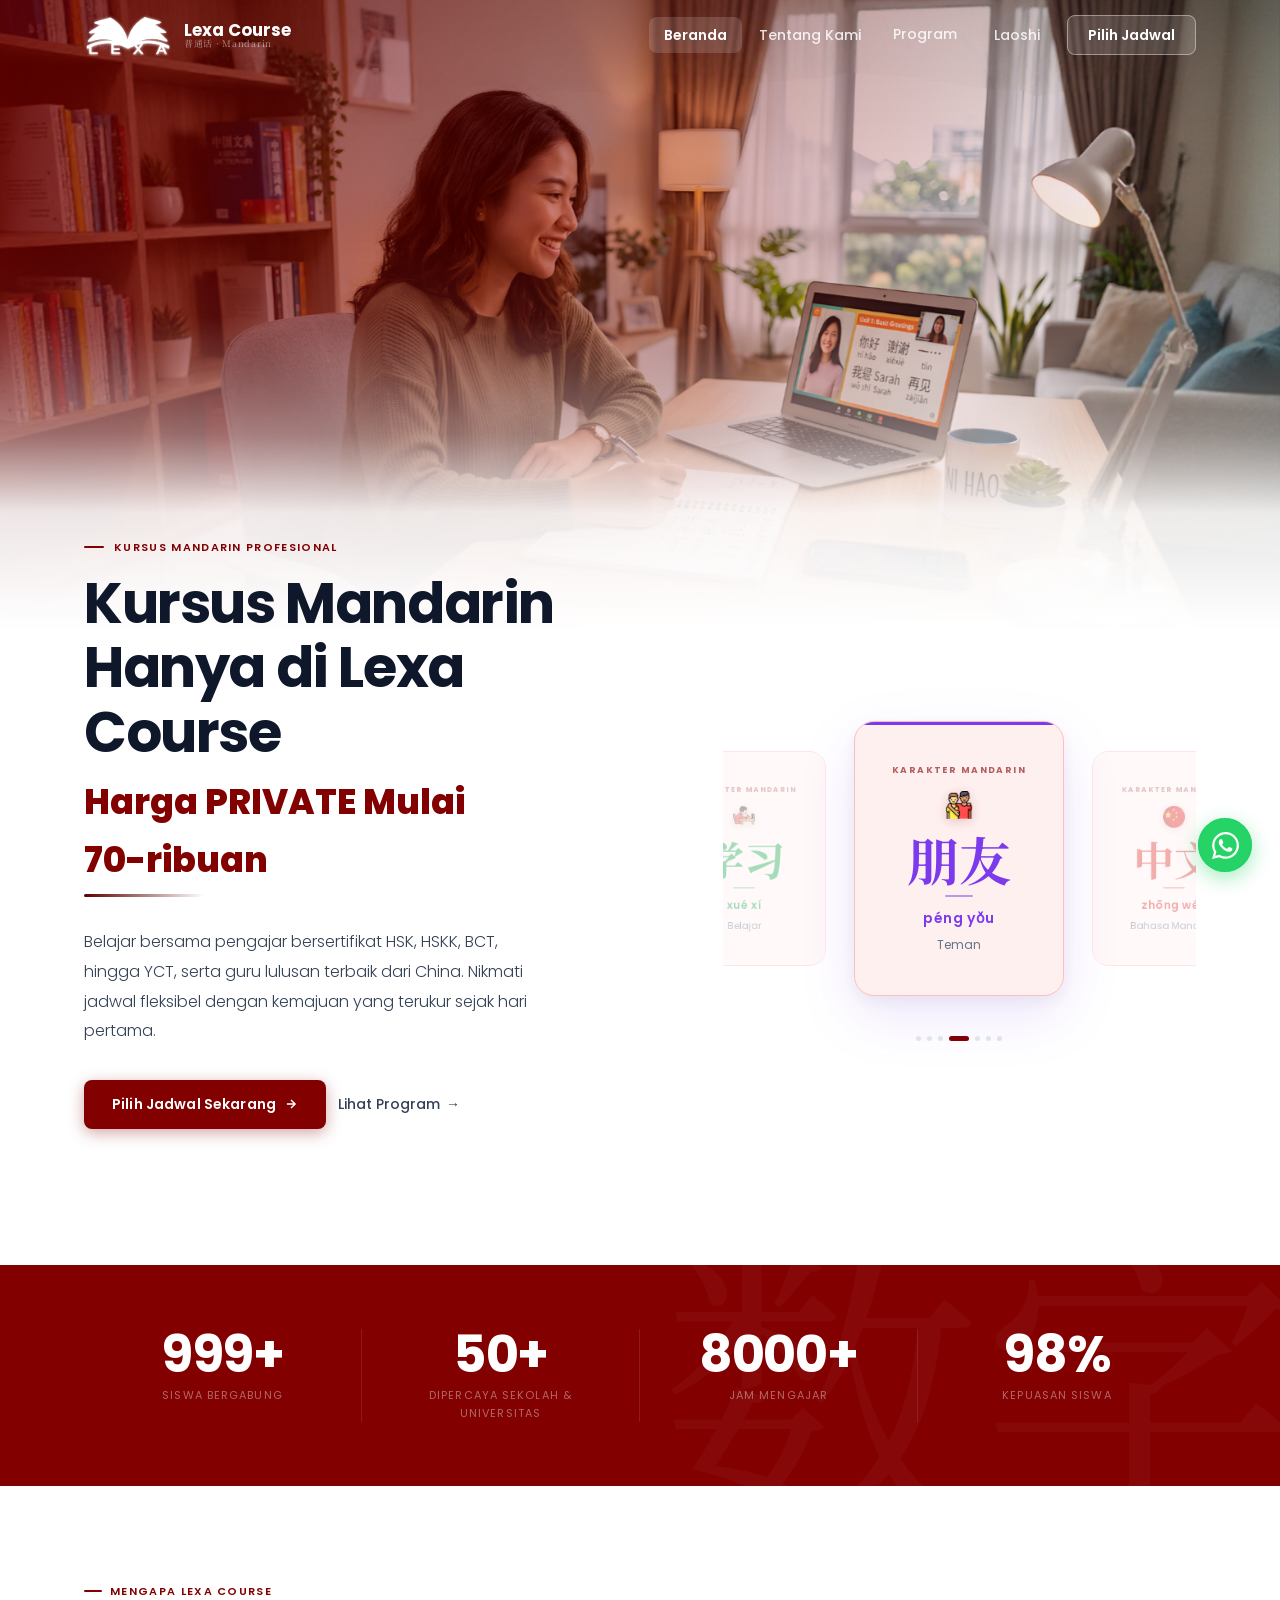
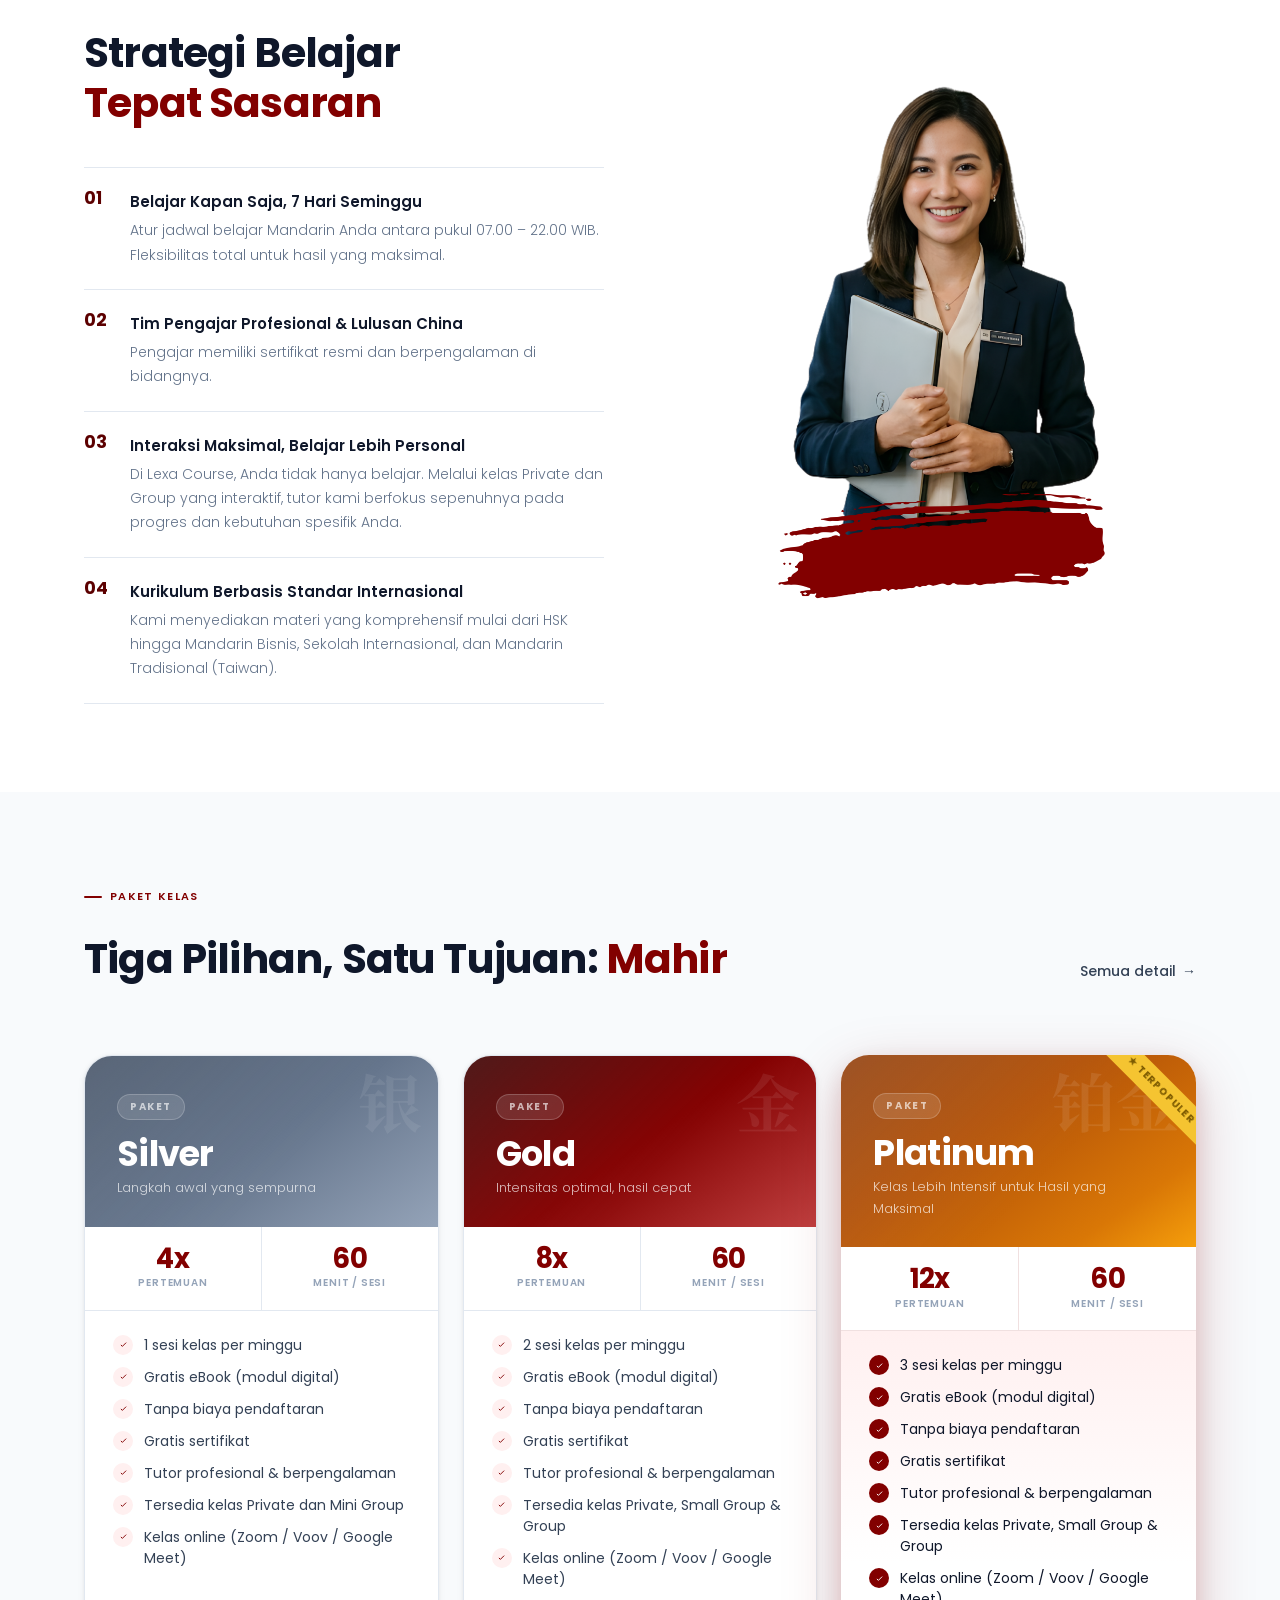
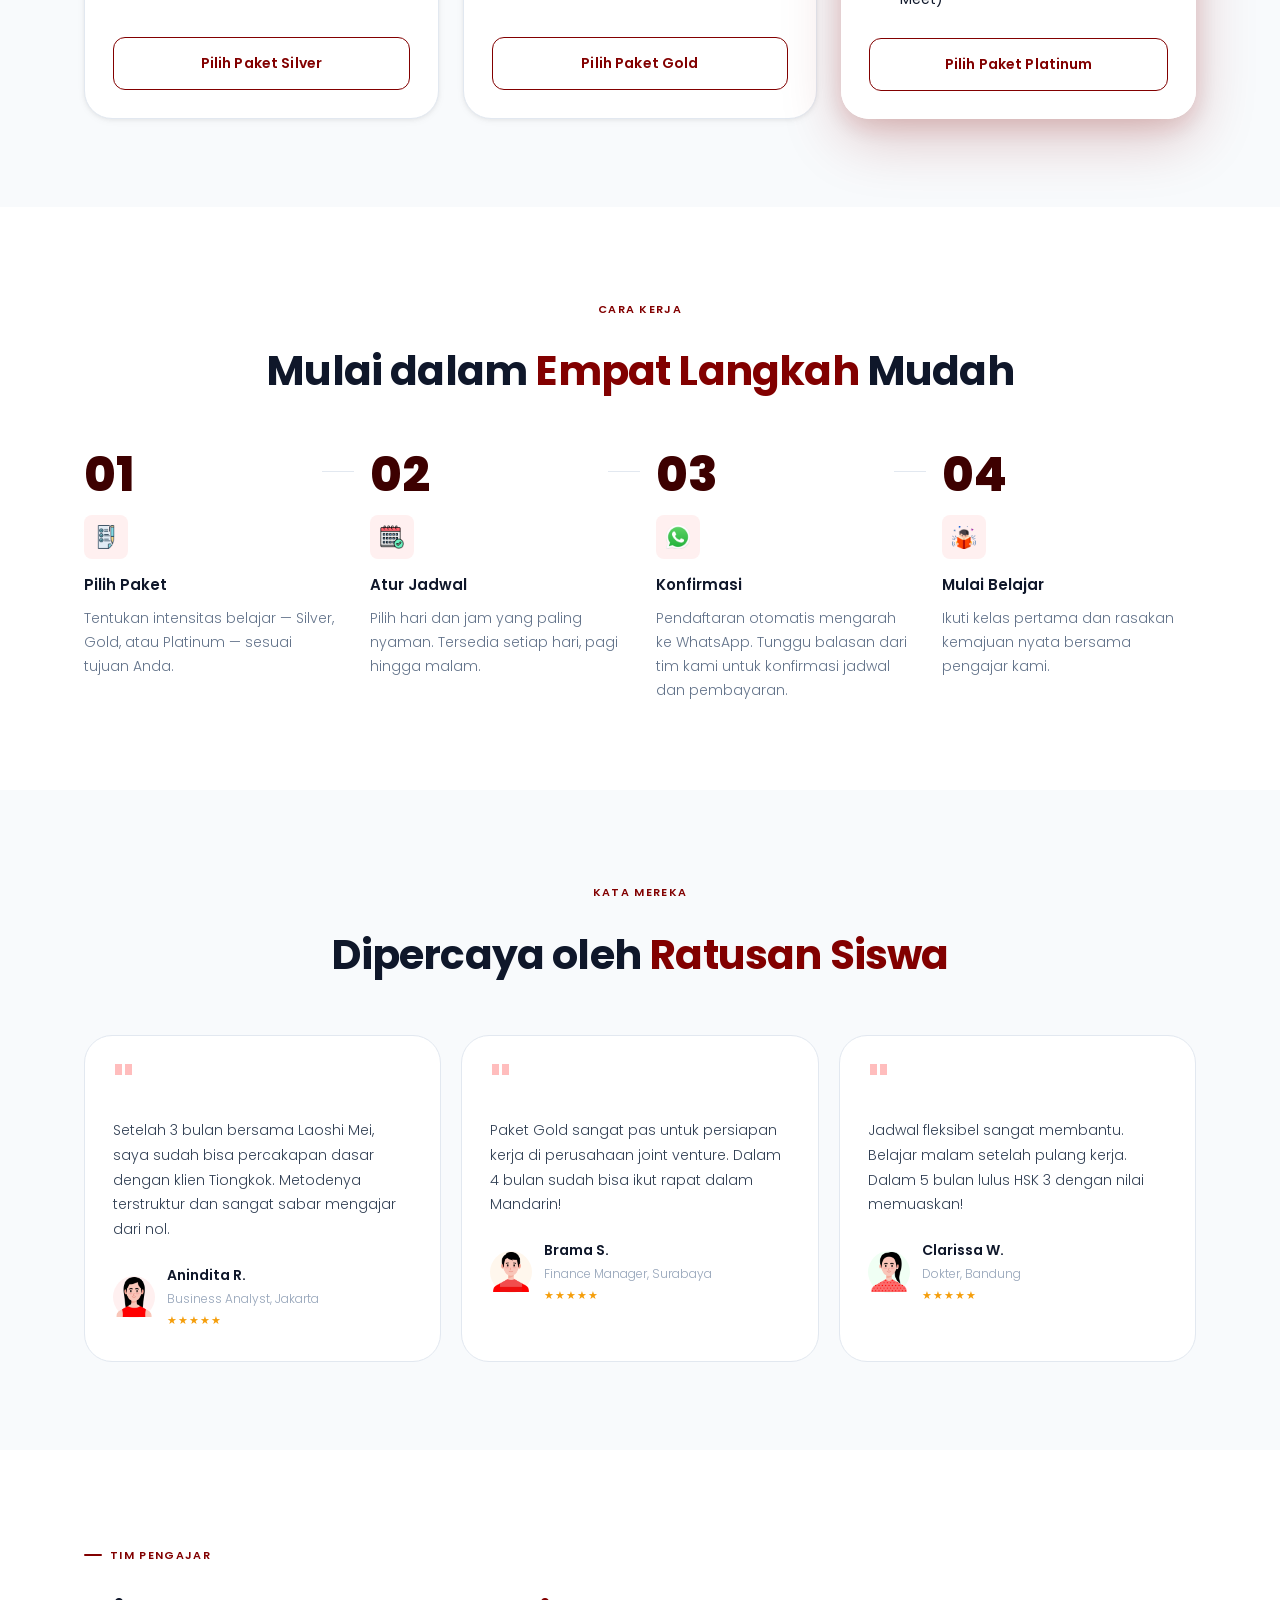
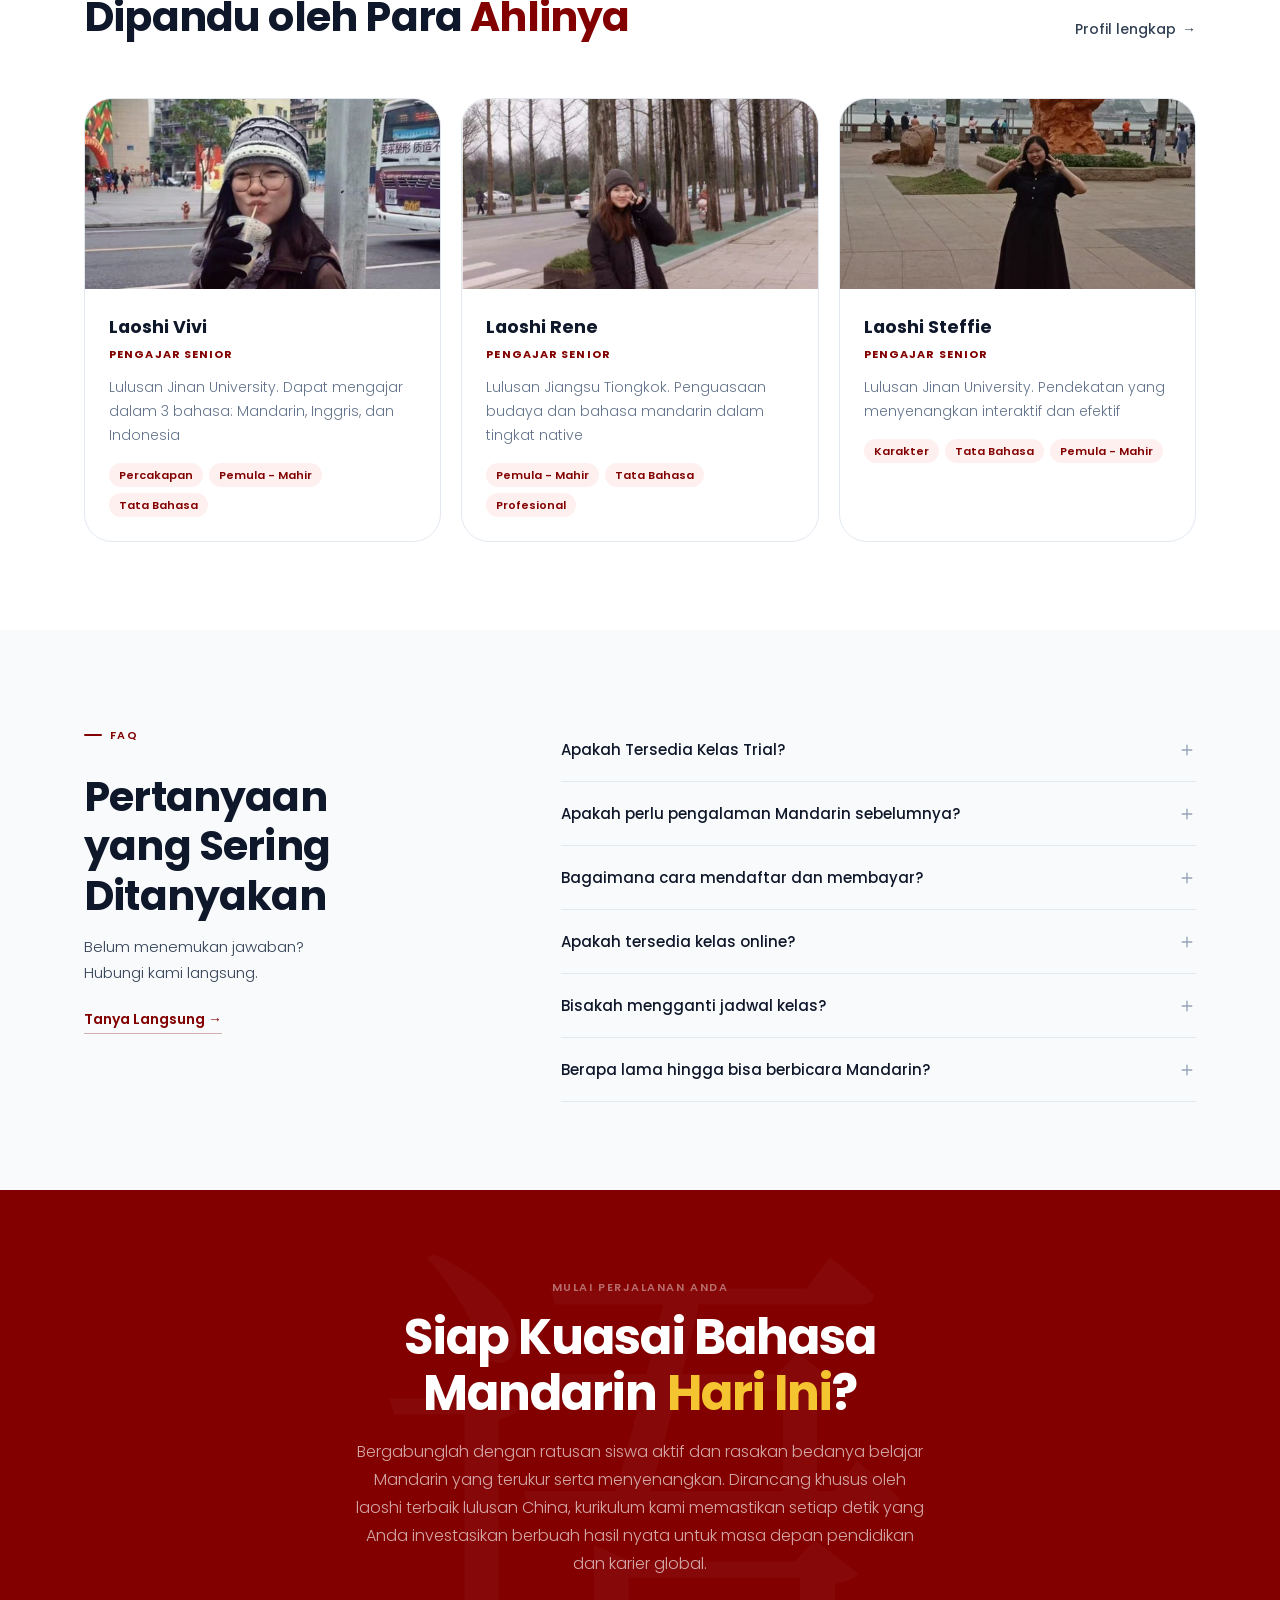
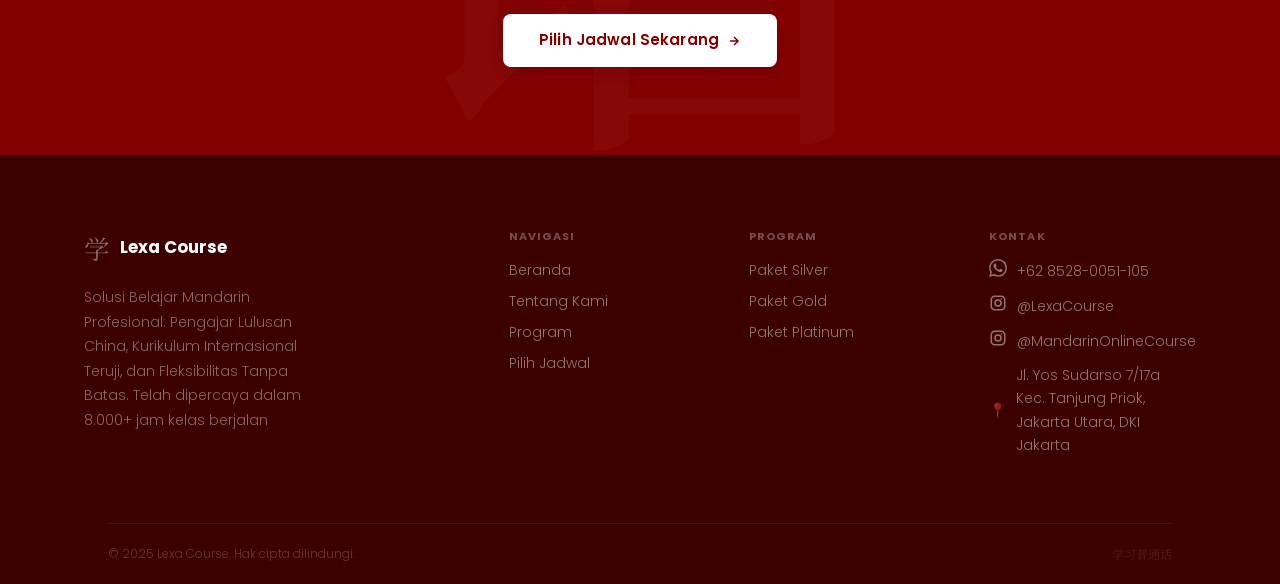
==== commit 441b2ce6: "pembaruan 15 Apr 2026" ====
--- a/index.html
+++ b/index.html
@@ -44,7 +44,9 @@
           </a>
           <div style="height:1px;background:var(--line);margin:4px 8px"></div>
           <a href="program.html#intensif" class="drop-item">
-            <div class="drop-icon" style="background:#FFF7ED;color:#b45309">🔥</div>
+           <div class="drop-icon" style="background:#FFF7ED;color:#b45309">
+            <img src="assets/images/emot/fire.png" width="18">
+            </div>
             <div><div class="drop-label">Kelas Intensif</div><div class="drop-sub">Belajar lebih cepat & fokus</div></div>
           </a>
         </div>
@@ -107,10 +109,25 @@
 <section class="band">
   <div class="container">
     <div class="band-grid">
-      <div class="band-col fi"><div class="band-n">999+</div><div class="band-l">Siswa Bergabung</div></div>
-      <div class="band-col fi" data-d="1"><div class="band-n">50+</div><div class="band-l">Dipercaya Sekolah & Universitas</div></div>
-      <div class="band-col fi" data-d="2"><div class="band-n">8000+</div><div class="band-l">Jam Mengajar</div></div>
-      <div class="band-col fi" data-d="3"><div class="band-n">98%</div><div class="band-l">Kepuasan Siswa</div></div>
+      <div class="band-col fi">
+  <div class="band-n" data-target="999">0</div>
+  <div class="band-l">Siswa Bergabung</div>
+</div>
+
+<div class="band-col fi" data-d="1">
+  <div class="band-n" data-target="50">0</div>
+  <div class="band-l">Dipercaya Sekolah & Universitas</div>
+</div>
+
+<div class="band-col fi" data-d="2">
+  <div class="band-n" data-target="8000">0</div>
+  <div class="band-l">Jam Mengajar</div>
+</div>
+
+<div class="band-col fi" data-d="3">
+  <div class="band-n" data-target="98" data-suffix="%">0</div>
+  <div class="band-l">Kepuasan Siswa</div>
+</div>
     </div>
   </div>
 </section>
@@ -229,7 +246,7 @@
     <a href="pilih-jadwal.html?paket=silver" class="pc-btn pc-ol">Pilih Paket Silver</a>
   </div>
 </div>
-      <div class="pc pc-g fi" data-d="2" id="gold">
+      <div class="pc pc-p fi" data-d="2" id="gold">
   <div class="pc-head" data-char="金">
     <div class="pc-tier">Paket</div>
     <div class="pc-name">Gold</div>
@@ -304,10 +321,11 @@
     Kelas online (Zoom / Voov / Google Meet)
   </li>
 </ul>
-    <a href="pilih-jadwal.html?paket=gold" class="pc-btn pc-blue">Pilih Paket Gold</a>
-  </div>
-</div>
-      <div class="pc pc-p fi" data-d="3" id="platinum">
+    <a href="pilih-jadwal.html?paket=gold" class="pc-btn pc-ol">Pilih Paket Gold</a>
+  </div>
+</div>
+      <div class="pc pc-g fi" data-d="3" id="platinum">
+        <div class="pc-g-badge">★ Terpopuler</div>
   <div class="pc-head" data-char="铂金">
     <div class="pc-tier">Paket</div>
     <div class="pc-name">Platinum</div>
@@ -398,11 +416,47 @@
       <h2 class="heading-lg" style="margin-top:12px">Mulai dalam <span>Empat Langkah</span> Mudah</h2>
     </div>
     <div class="how-grid">
-      <div class="how-step fi" data-d="1"><div class="how-num">01</div><div class="how-line"></div><div class="how-icon">📋</div><div class="how-t">Pilih Paket</div><div class="how-d">Tentukan intensitas belajar — Silver, Gold, atau Platinum — sesuai tujuan Anda.</div></div>
-      <div class="how-step fi" data-d="2"><div class="how-num">02</div><div class="how-line"></div><div class="how-icon">📅</div><div class="how-t">Atur Jadwal</div><div class="how-d">Pilih hari dan jam yang paling nyaman. Tersedia setiap hari, pagi hingga malam.</div></div>
-      <div class="how-step fi" data-d="3"><div class="how-num">03</div><div class="how-line"></div><div class="how-icon">✅</div><div class="how-t">Konfirmasi</div><div class="how-d">Pendaftaran otomatis mengarah ke WhatsApp. Tunggu balasan dari tim kami untuk konfirmasi jadwal dan pembayaran.</div></div>
-      <div class="how-step fi" data-d="4"><div class="how-num">04</div><div class="how-icon">🎯</div><div class="how-t">Mulai Belajar</div><div class="how-d">Ikuti kelas pertama dan rasakan kemajuan nyata bersama pengajar kami.</div></div>
-    </div>
+
+  <div class="how-step fi" data-d="1">
+    <div class="how-num">01</div>
+    <div class="how-line"></div>
+    <div class="how-icon">
+      <img src="assets/images/emot/form.png" width="24">
+    </div>
+    <div class="how-t">Pilih Paket</div>
+    <div class="how-d">Tentukan intensitas belajar — Silver, Gold, atau Platinum — sesuai tujuan Anda.</div>
+  </div>
+
+  <div class="how-step fi" data-d="2">
+    <div class="how-num">02</div>
+    <div class="how-line"></div>
+    <div class="how-icon">
+      <img src="assets/images/emot/calendar.png" width="24">
+    </div>
+    <div class="how-t">Atur Jadwal</div>
+    <div class="how-d">Pilih hari dan jam yang paling nyaman. Tersedia setiap hari, pagi hingga malam.</div>
+  </div>
+
+  <div class="how-step fi" data-d="3">
+    <div class="how-num">03</div>
+    <div class="how-line"></div>
+    <div class="how-icon">
+      <img src="assets/images/emot/whatsapp.png" width="24">
+    </div>
+    <div class="how-t">Konfirmasi</div>
+    <div class="how-d">Pendaftaran otomatis mengarah ke WhatsApp. Tunggu balasan dari tim kami untuk konfirmasi jadwal dan pembayaran.</div>
+  </div>
+
+  <div class="how-step fi" data-d="4">
+    <div class="how-num">04</div>
+    <div class="how-icon">
+      <img src="assets/images/emot/reading.png" width="24">
+    </div>
+    <div class="how-t">Mulai Belajar</div>
+    <div class="how-d">Ikuti kelas pertama dan rasakan kemajuan nyata bersama pengajar kami.</div>
+  </div>
+
+</div>
   </div>
 </section>
 
@@ -414,10 +468,56 @@
       <h2 class="heading-lg" style="margin-top:12px">Dipercaya oleh <span>Ratusan Siswa</span></h2>
     </div>
     <div class="testi-grid">
-      <div class="tc fi" data-d="1"><div class="tc-q">"</div><p class="tc-t">Setelah 3 bulan bersama Laoshi Mei, saya sudah bisa percakapan dasar dengan klien Tiongkok. Metodenya terstruktur dan sangat sabar mengajar dari nol.</p><div class="tc-auth"><div class="tc-av">👩</div><div><div class="tc-name">Anindita R.</div><div class="tc-role">Business Analyst, Jakarta</div><div class="tc-stars">★★★★★</div></div></div></div>
-      <div class="tc fi" data-d="2"><div class="tc-q">"</div><p class="tc-t">Paket Gold sangat pas untuk persiapan kerja di perusahaan joint venture. Dalam 4 bulan sudah bisa ikut rapat dalam Mandarin!</p><div class="tc-auth"><div class="tc-av" style="background:#FFF7ED">👨</div><div><div class="tc-name">Brama S.</div><div class="tc-role">Finance Manager, Surabaya</div><div class="tc-stars">★★★★★</div></div></div></div>
-      <div class="tc fi" data-d="3"><div class="tc-q">"</div><p class="tc-t">Jadwal fleksibel sangat membantu. Belajar malam setelah pulang kerja. Dalam 5 bulan lulus HSK 3 dengan nilai memuaskan!</p><div class="tc-auth"><div class="tc-av" style="background:#F0FFF4">👩</div><div><div class="tc-name">Clarissa W.</div><div class="tc-role">Dokter, Bandung</div><div class="tc-stars">★★★★★</div></div></div></div>
-    </div>
+
+  <div class="tc fi" data-d="1">
+    <div class="tc-q">"</div>
+    <p class="tc-t">Setelah 3 bulan bersama Laoshi Mei, saya sudah bisa percakapan dasar dengan klien Tiongkok. Metodenya terstruktur dan sangat sabar mengajar dari nol.</p>
+    
+    <div class="tc-auth">
+      <div class="tc-av">
+        <img src="assets/images/emot/girl.png" width="40">
+      </div>
+      <div>
+        <div class="tc-name">Anindita R.</div>
+        <div class="tc-role">Business Analyst, Jakarta</div>
+        <div class="tc-stars">★★★★★</div>
+      </div>
+    </div>
+  </div>
+
+  <div class="tc fi" data-d="2">
+    <div class="tc-q">"</div>
+    <p class="tc-t">Paket Gold sangat pas untuk persiapan kerja di perusahaan joint venture. Dalam 4 bulan sudah bisa ikut rapat dalam Mandarin!</p>
+    
+    <div class="tc-auth">
+      <div class="tc-av" style="background:#FFF7ED">
+        <img src="assets/images/emot/boy.png" width="40">
+      </div>
+      <div>
+        <div class="tc-name">Brama S.</div>
+        <div class="tc-role">Finance Manager, Surabaya</div>
+        <div class="tc-stars">★★★★★</div>
+      </div>
+    </div>
+  </div>
+
+  <div class="tc fi" data-d="3">
+    <div class="tc-q">"</div>
+    <p class="tc-t">Jadwal fleksibel sangat membantu. Belajar malam setelah pulang kerja. Dalam 5 bulan lulus HSK 3 dengan nilai memuaskan!</p>
+    
+    <div class="tc-auth">
+      <div class="tc-av" style="background:#F0FFF4">
+        <img src="assets/images/emot/girl2.png" width="40">
+      </div>
+      <div>
+        <div class="tc-name">Clarissa W.</div>
+        <div class="tc-role">Dokter, Bandung</div>
+        <div class="tc-stars">★★★★★</div>
+      </div>
+    </div>
+  </div>
+
+</div>
   </div>
 </section>
 
--- a/assets/css/style.css
+++ b/assets/css/style.css
@@ -553,8 +553,7 @@
 }
 .why-row:first-child { border-top:1px solid var(--line) }
 .why-row:hover { padding-left:6px }
-.why-n { font-size:1.1rem; font-weight:700; color:var(--blue-mid); line-height:1; width:28px; flex-shrink:0; transition:color var(--t2) }
-.why-row:hover .why-n { color:var(--blue) }
+.why-n { font-size:1.1rem; font-weight:700; color:var(--blue-dark); line-height:1; width:28px; flex-shrink:0; transition:color var(--t2) }
 .why-t { font-size:15px; font-weight:600; color:var(--ink); margin-bottom:4px }
 .why-d { font-size:14px; font-weight:300; line-height:1.72; color:var(--ink-3) }
 
@@ -649,12 +648,11 @@
 .wc-m   { display:none }
 
 /* ── PROGRAM CARDS ── */
-/* ── PROGRAM CARDS ── */
 .prog-grid {
   display: grid;
   grid-template-columns: repeat(3, 1fr);
   gap: 24px;
-  align-items: start;
+  align-items: stretch;
 }
 
 .pc {
@@ -691,21 +689,9 @@
 }
 
 /* "Terpopuler" badge on Gold */
+/* "Terpopuler" badge on Gold */
 .pc-g::before {
-  content: '★ Terpopuler';
-  position: absolute;
-  top: -1px; left: 50%;
-  transform: translateX(-50%);
-  background: var(--gold);
-  color: #7c5a00;
-  font-size: 10px;
-  font-weight: 700;
-  letter-spacing: 0.08em;
-  text-transform: uppercase;
-  padding: 5px 18px;
-  border-radius: 0 0 12px 12px;
-  white-space: nowrap;
-  z-index: 3;
+  display: none;
 }
 
 /* ── Card header ── */
@@ -952,7 +938,7 @@
   font-size:3rem; font-weight:800; color:var(--blue-deep);
   line-height:1; margin-bottom:16px; transition:color var(--t2);
 }
-.how-step:hover .how-num { color:var(--blue-mid) }
+
 .how-line { position:absolute; top:20px; right:-16px; width:32px; height:1px; background:var(--line) }
 .how-step:last-child .how-line { display:none }
 .how-icon { width:44px; height:44px; background:var(--blue-soft); border-radius:var(--r-sm); display:flex; align-items:center; justify-content:center; font-size:1.2rem; margin-bottom:14px }
@@ -1757,18 +1743,21 @@
 .pc { position: relative; }
 .pc-g-badge {
   position: absolute;
-  top: -1px; left: 50%;
-  transform: translateX(-50%);
+  top: 22px;
+  right: -30px;
+  width: 130px;
+  text-align: center;
   background: var(--gold);
   color: #7c5a00;
   font-size: 10px;
   font-weight: 700;
-  letter-spacing: 0.06em;
+  letter-spacing: 0.08em;
   text-transform: uppercase;
-  padding: 5px 18px;
-  border-radius: 0 0 10px 10px;
+  padding: 5px 0;
+  transform: rotate(45deg);
+  z-index: 5;
+  border-radius: 0;
   white-space: nowrap;
-  z-index: 4;
 }
 
 /* Price wrap sits between stats and body */
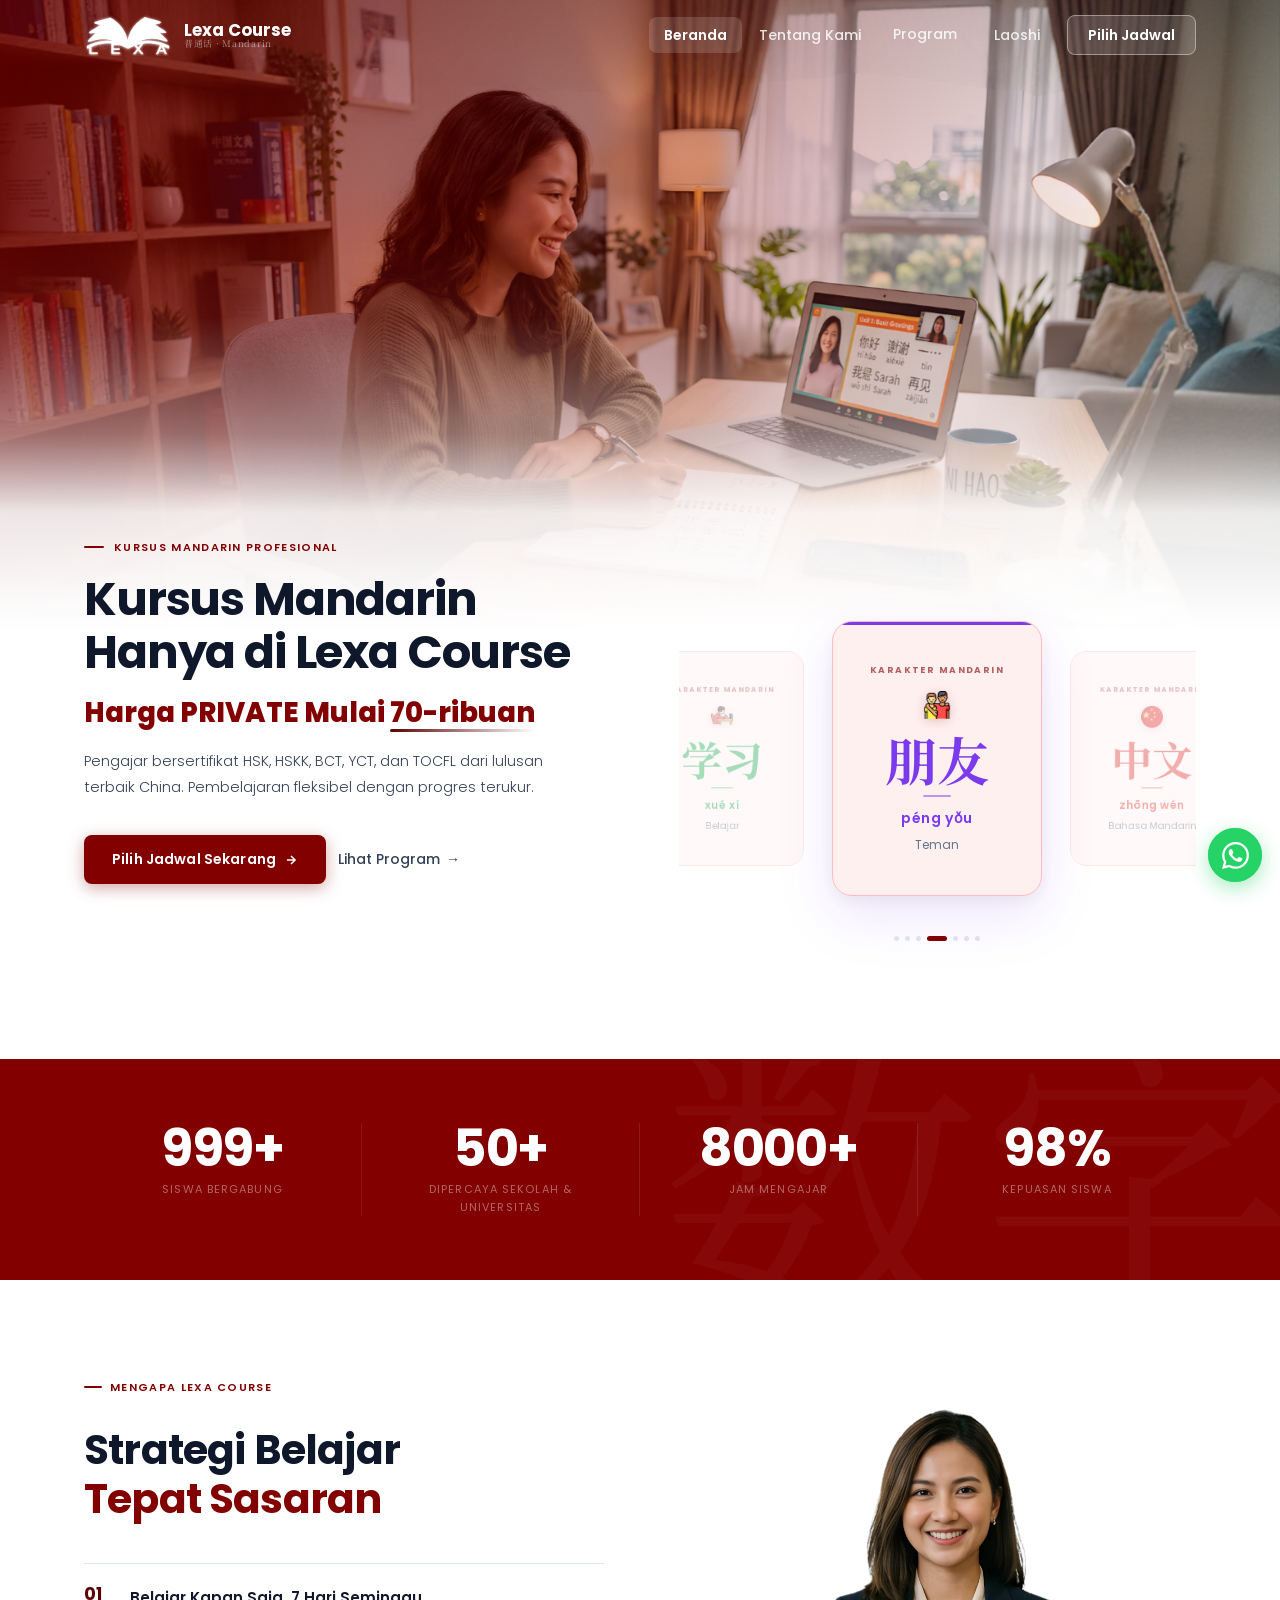
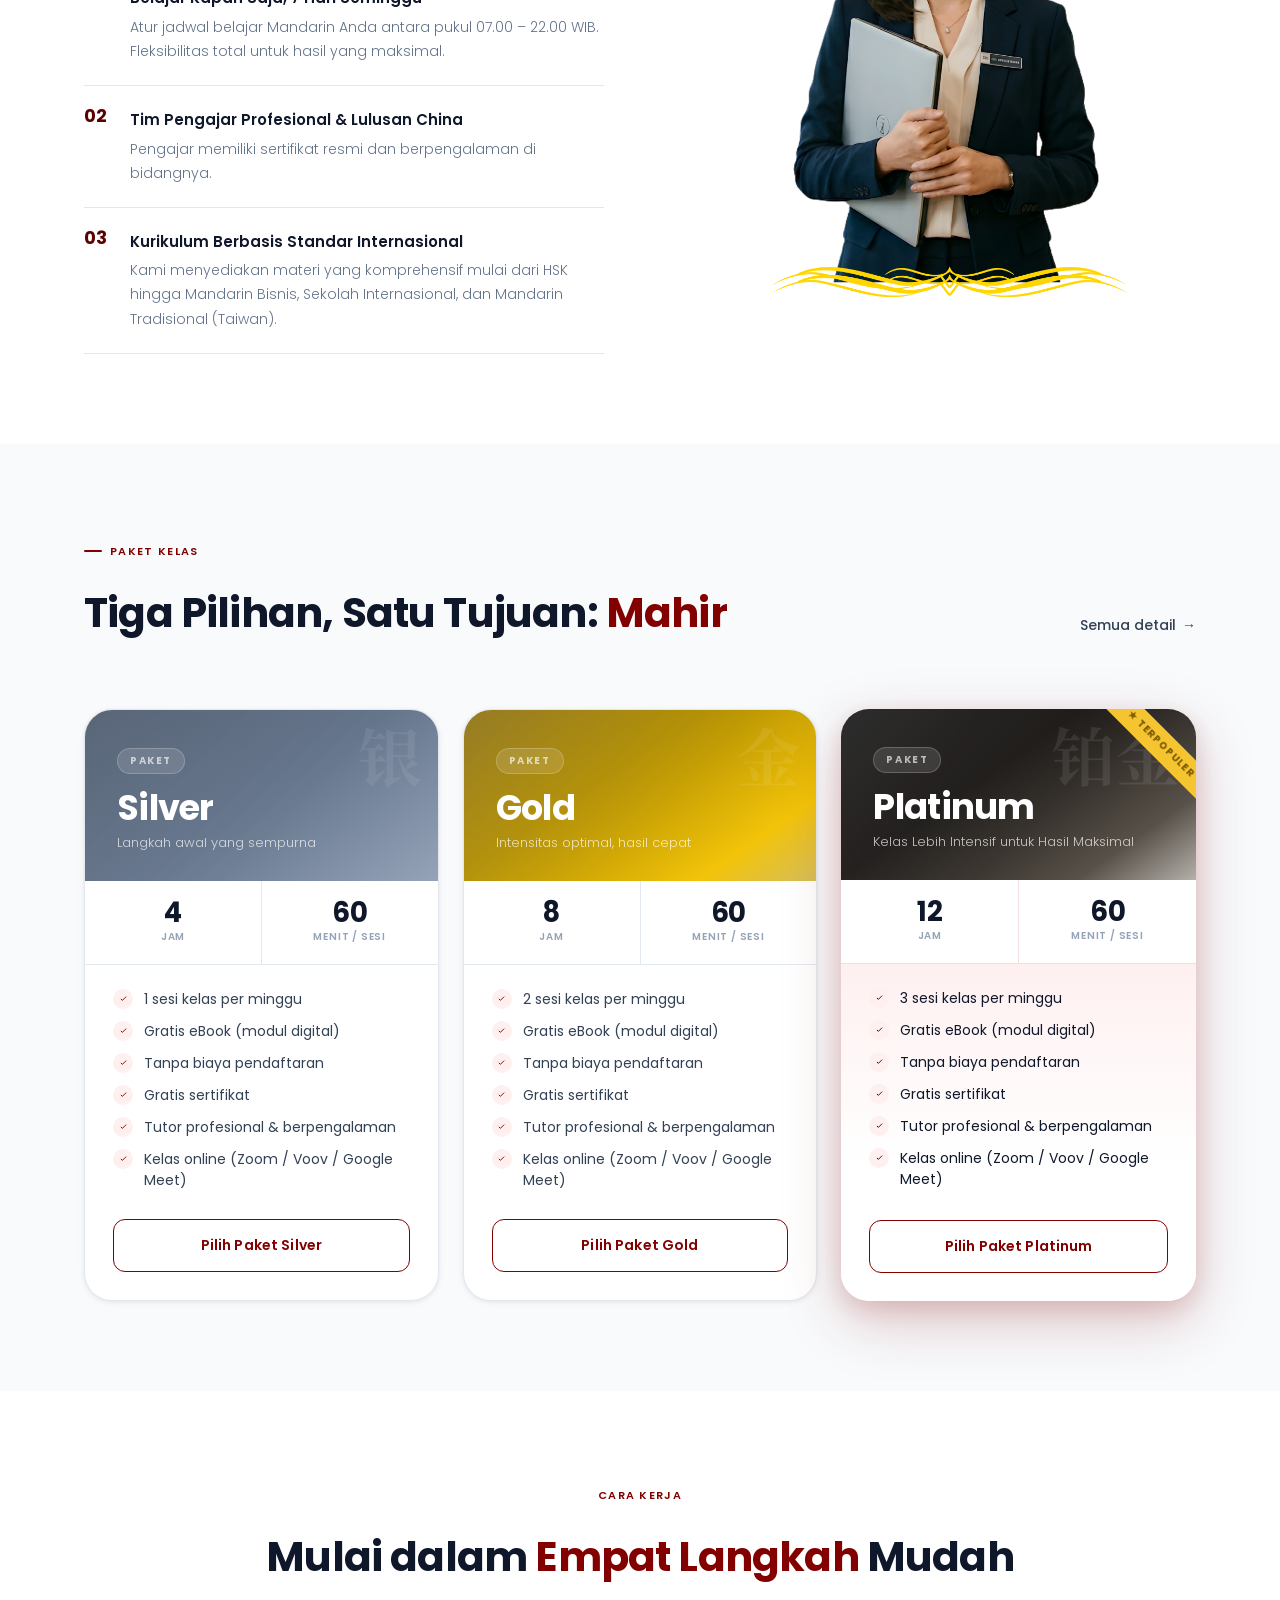
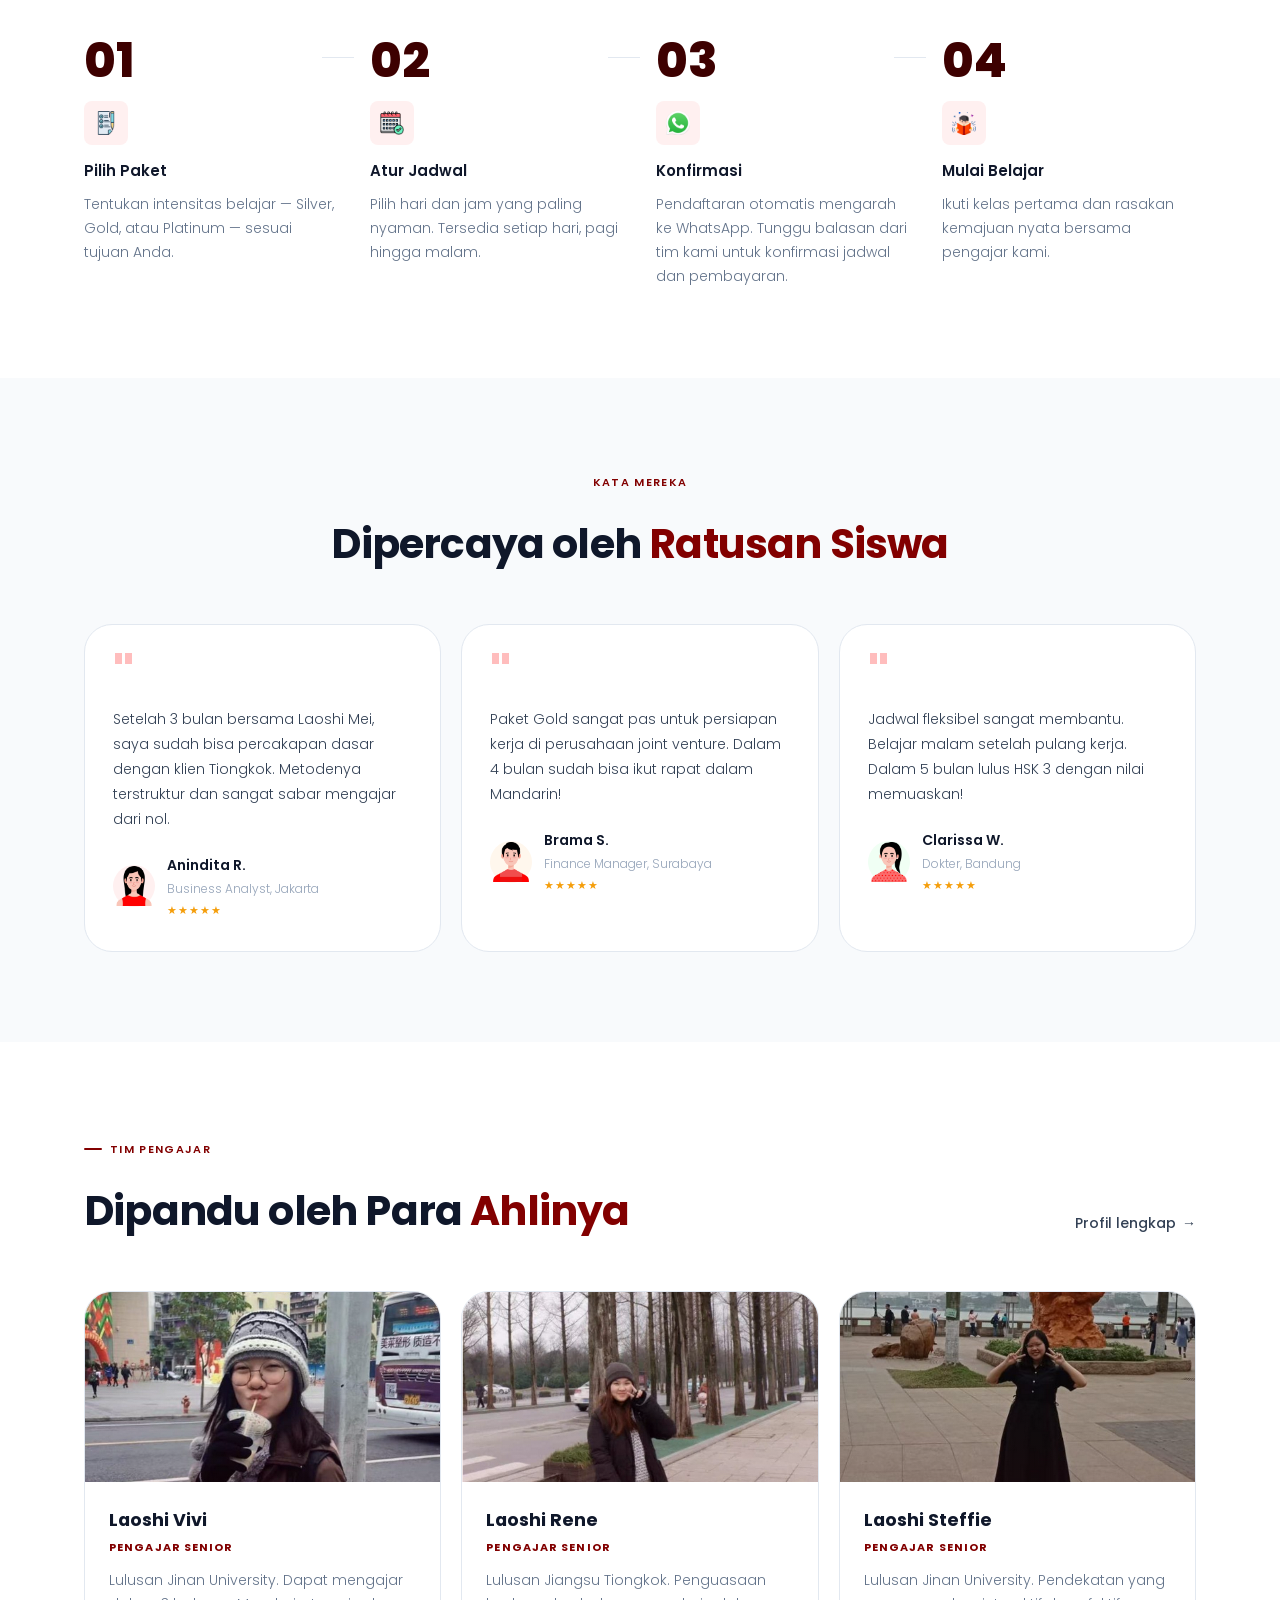
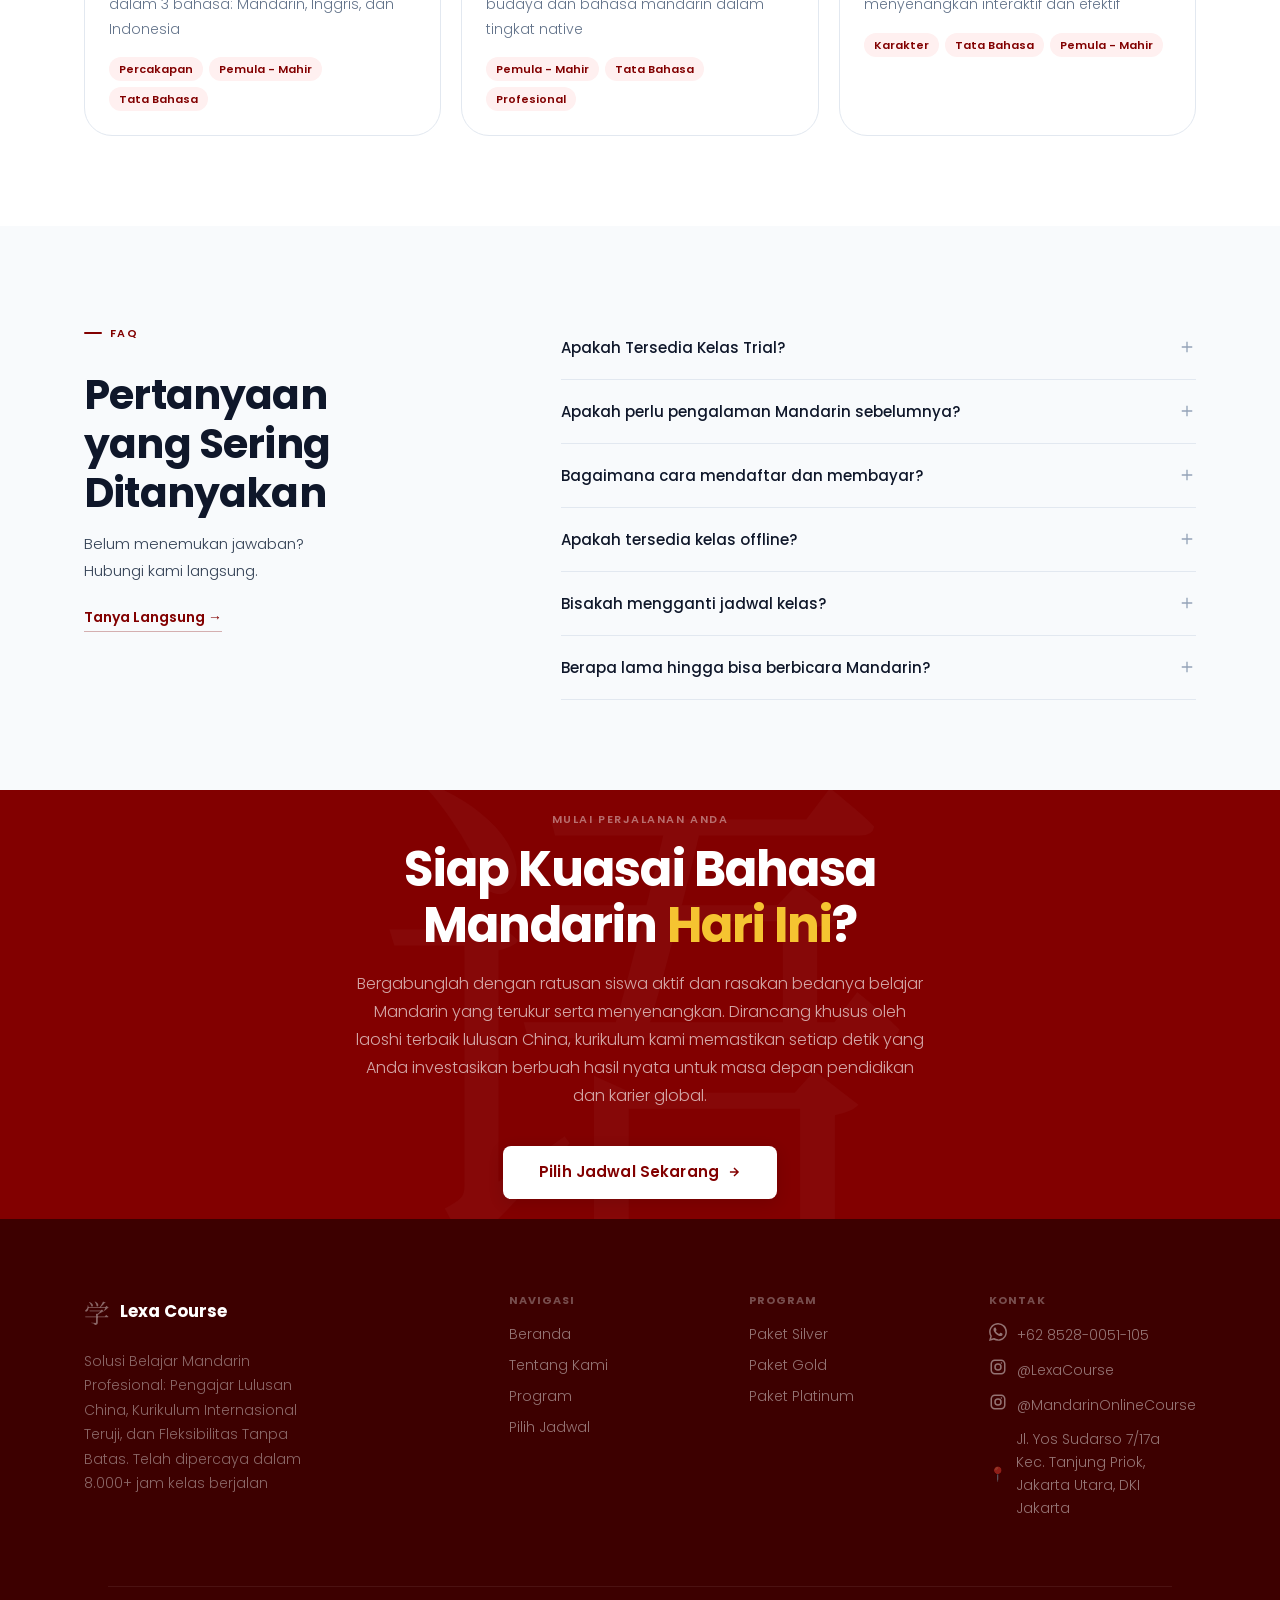
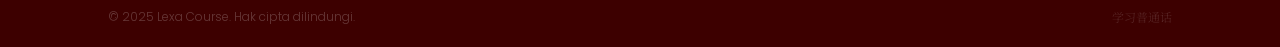
==== commit cdd3f7f2: "pembaruan 16 Apr 2026" ====
--- a/index.html
+++ b/index.html
@@ -58,8 +58,8 @@
   </div>
 </nav>
 <div class="mob-menu" id="mobMenu">
-  <a href="index.html" class="mob-a">Beranda</a>
-  <a href="tentang.html" class="mob-a active">Tentang Kami</a>
+  <a href="index.html" class="mob-a active">Beranda</a>
+  <a href="tentang.html" class="mob-a">Tentang Kami</a>
   <a href="program.html" class="mob-a">Program</a>
   <a href="guru.html" class="mob-a">Laoshi</a>
   <a href="pilih-jadwal.html" class="mob-a">Pilih Jadwal</a>
@@ -80,9 +80,14 @@
         <div>
           <div class="hero-kicker au d1"><span class="hero-kicker-bar"></span>Kursus Mandarin Profesional</div>
           <h1 class="hero-h1 au d2">Kursus Mandarin <br>Hanya di Lexa Course</h1>
-           <strong class="hero-price">Harga PRIVATE Mulai <br><span id="price">0</span>-ribuan</strong>
-          <div class="hero-line au d3"></div>
-          <p class="hero-p au d3">Belajar bersama pengajar bersertifikat HSK, HSKK, BCT, hingga YCT, serta guru lulusan terbaik dari China. Nikmati jadwal fleksibel dengan kemajuan yang terukur sejak hari pertama.</p>
+           <strong class="hero-price">
+            Harga PRIVATE Mulai 
+            <span class="price-wrapper">
+              <span id="price">70</span>-ribuan
+              <span class="hero-line"></span>
+            </span>
+          </strong>
+          <p class="hero-p au d3">Pengajar bersertifikat HSK, HSKK, BCT, YCT, dan TOCFL dari lulusan terbaik China. Pembelajaran fleksibel dengan progres terukur.</p>
           <div class="hero-btns au d4">
             <a href="pilih-jadwal.html" class="btn btn-blue">
               Pilih Jadwal Sekarang
@@ -142,8 +147,7 @@
         <div class="why-list">
           <div class="why-row"><div class="why-n">01</div><div><div class="why-t">Belajar Kapan Saja, 7 Hari Seminggu</div><div class="why-d">Atur jadwal belajar Mandarin Anda antara pukul 07.00 – 22.00 WIB. Fleksibilitas total untuk hasil yang maksimal.</div></div></div>
           <div class="why-row"><div class="why-n">02</div><div><div class="why-t">Tim Pengajar Profesional & Lulusan China</div><div class="why-d">Pengajar memiliki sertifikat resmi dan berpengalaman di bidangnya.</div></div></div>
-          <div class="why-row"><div class="why-n">03</div><div><div class="why-t">Interaksi Maksimal, Belajar Lebih Personal</div><div class="why-d">Di Lexa Course, Anda tidak hanya belajar. Melalui kelas Private dan Group yang interaktif, tutor kami berfokus sepenuhnya pada progres dan kebutuhan spesifik Anda.</div></div></div>
-          <div class="why-row"><div class="why-n">04</div><div><div class="why-t">Kurikulum Berbasis Standar Internasional</div><div class="why-d">Kami menyediakan materi yang komprehensif mulai dari HSK hingga Mandarin Bisnis, Sekolah Internasional, dan Mandarin Tradisional (Taiwan).</div></div></div>
+          <div class="why-row"><div class="why-n">03</div><div><div class="why-t">Kurikulum Berbasis Standar Internasional</div><div class="why-d">Kami menyediakan materi yang komprehensif mulai dari HSK hingga Mandarin Bisnis, Sekolah Internasional, dan Mandarin Tradisional (Taiwan).</div></div></div>
         </div>
       </div>
       <div class="fi-r">
@@ -174,7 +178,7 @@
     <div class="pc-tag">Langkah awal yang sempurna</div>
   </div>
   <div class="pc-stats">
-    <div class="pc-stat"><div class="pc-stat-n">4x</div><div class="pc-stat-l">Pertemuan</div></div>
+    <div class="pc-stat"><div class="pc-stat-n">4</div><div class="pc-stat-l">Jam</div></div>
     <div class="pc-stat"><div class="pc-stat-n">60</div><div class="pc-stat-l">Menit / Sesi</div></div>
   </div>
   <div class="pc-body">
@@ -223,15 +227,6 @@
       </svg>
     </span>
     Tutor profesional & berpengalaman
-  </li>
-
-  <li class="pc-li">
-    <span class="pc-ck">
-      <svg fill="none" stroke="#820000" stroke-width="2.5" viewBox="0 0 24 24">
-        <path d="M5 13l4 4L19 7"/>
-      </svg>
-    </span>
-    Tersedia kelas Private dan Mini Group
   </li>
 
   <li class="pc-li">
@@ -253,7 +248,7 @@
     <div class="pc-tag">Intensitas optimal, hasil cepat</div>
   </div>
   <div class="pc-stats">
-    <div class="pc-stat"><div class="pc-stat-n">8x</div><div class="pc-stat-l">Pertemuan</div></div>
+    <div class="pc-stat"><div class="pc-stat-n">8</div><div class="pc-stat-l">Jam</div></div>
     <div class="pc-stat"><div class="pc-stat-n">60</div><div class="pc-stat-l">Menit / Sesi</div></div>
   </div>
   <div class="pc-body">
@@ -301,15 +296,6 @@
       </svg>
     </span>
     Tutor profesional & berpengalaman
-  </li>
-
-  <li class="pc-li">
-    <span class="pc-ck">
-      <svg fill="none" stroke="#820000" stroke-width="2.5" viewBox="0 0 24 24">
-        <path d="M5 13l4 4L19 7"/>
-      </svg>
-    </span>
-    Tersedia kelas Private, Small Group & Group
   </li>
 
   <li class="pc-li">
@@ -329,10 +315,10 @@
   <div class="pc-head" data-char="铂金">
     <div class="pc-tier">Paket</div>
     <div class="pc-name">Platinum</div>
-    <div class="pc-tag">Kelas Lebih Intensif untuk Hasil yang Maksimal</div>
+    <div class="pc-tag">Kelas Lebih Intensif untuk Hasil Maksimal</div>
   </div>
   <div class="pc-stats">
-    <div class="pc-stat"><div class="pc-stat-n">12x</div><div class="pc-stat-l">Pertemuan</div></div>
+    <div class="pc-stat"><div class="pc-stat-n">12</div><div class="pc-stat-l">Jam</div></div>
     <div class="pc-stat"><div class="pc-stat-n">60</div><div class="pc-stat-l">Menit / Sesi</div></div>
   </div>
   <div class="pc-body">
@@ -380,15 +366,6 @@
       </svg>
     </span>
     Tutor profesional & berpengalaman
-  </li>
-
-  <li class="pc-li">
-    <span class="pc-ck">
-      <svg fill="none" stroke="#820000" stroke-width="2.5" viewBox="0 0 24 24">
-        <path d="M5 13l4 4L19 7"/>
-      </svg>
-    </span>
-    Tersedia kelas Private, Small Group &  Group 
   </li>
  
   <li class="pc-li">
@@ -603,7 +580,7 @@
         <div class="faq-item"><button class="faq-btn" onclick="faqToggle(this)">Apakah Tersedia Kelas Trial?<svg class="faq-ico" fill="none" stroke="currentColor" stroke-width="1.8" viewBox="0 0 24 24"><path d="M12 5v14M5 12h14"/></svg></button><div class="faq-ans">Ya, kami menyediakan kelas Trial atau percobaan untuk siswa baru dengan harga spesial.</div></div>
         <div class="faq-item"><button class="faq-btn" onclick="faqToggle(this)">Apakah perlu pengalaman Mandarin sebelumnya?<svg class="faq-ico" fill="none" stroke="currentColor" stroke-width="1.8" viewBox="0 0 24 24"><path d="M12 5v14M5 12h14"/></svg></button><div class="faq-ans">Tidak sama sekali. Kami menerima siswa dari level nol hingga mahir. Pengajar menyesuaikan materi dengan kemampuan awal setiap siswa secara individual.</div></div>
         <div class="faq-item"><button class="faq-btn" onclick="faqToggle(this)">Bagaimana cara mendaftar dan membayar?<svg class="faq-ico" fill="none" stroke="currentColor" stroke-width="1.8" viewBox="0 0 24 24"><path d="M12 5v14M5 12h14"/></svg></button><div class="faq-ans">Isi formulir booking online, lalu tim kami menghubungi via WhatsApp untuk konfirmasi jadwal dan pembayaran bulanan.</div></div>
-        <div class="faq-item"><button class="faq-btn" onclick="faqToggle(this)">Apakah tersedia kelas online?<svg class="faq-ico" fill="none" stroke="currentColor" stroke-width="1.8" viewBox="0 0 24 24"><path d="M12 5v14M5 12h14"/></svg></button><div class="faq-ans">Ya. Tersedia online via Zoom/Google Meet. Pilih format yang nyaman tanpa biaya tambahan.</div></div>
+        <div class="faq-item"><button class="faq-btn" onclick="faqToggle(this)">Apakah tersedia kelas offline?<svg class="faq-ico" fill="none" stroke="currentColor" stroke-width="1.8" viewBox="0 0 24 24"><path d="M12 5v14M5 12h14"/></svg></button><div class="faq-ans">Untuk saat ini, kami belum menyediakan kelas offline. Seluruh pembelajaran dilaksanakan secara online untuk memberikan fleksibilitas waktu dan kemudahan akses bagi setiap siswa.</div></div>
         <div class="faq-item"><button class="faq-btn" onclick="faqToggle(this)">Bisakah mengganti jadwal kelas?<svg class="faq-ico" fill="none" stroke="currentColor" stroke-width="1.8" viewBox="0 0 24 24"><path d="M12 5v14M5 12h14"/></svg></button><div class="faq-ans">Reschedule dapat dilakukan maksimal 24 jam sebelum kelas via WhatsApp. Kami berkomitmen mengakomodasi perubahan selama slot tersedia.</div></div>
         <div class="faq-item"><button class="faq-btn" onclick="faqToggle(this)">Berapa lama hingga bisa berbicara Mandarin?<svg class="faq-ico" fill="none" stroke="currentColor" stroke-width="1.8" viewBox="0 0 24 24"><path d="M12 5v14M5 12h14"/></svg></button><div class="faq-ans">Rata-rata siswa Gold sudah bisa percakapan dasar dalam 2–3 bulan. Target HSK 3 umumnya dicapai dalam 6–8 bulan dengan komitmen konsisten. Dan kembali kepada kemampuan masing-masing.</div></div>
       </div>
@@ -701,7 +678,6 @@
   </a>
   <span class="wa-tip">Hubungi Kami</span>
 </div>
-<button class="back-top" id="backTop" aria-label="Kembali ke atas">↑</button>
 <script src="assets/js/script.js"></script>
 </body>
 </html>
--- a/assets/css/style.css
+++ b/assets/css/style.css
@@ -52,7 +52,7 @@
 
 /* ── LAYOUT ── */
 .container{max-width:1160px;margin:0 auto;padding:0 24px}
-.sec{padding:88px 0}
+.sec{padding:90px 0}
 .sec-soft{background:var(--surface)}
 
 /* ── TYPOGRAPHY SCALE ──
@@ -354,9 +354,9 @@
 }
 
 /* ── HERO CONTENT ── */
-.hero-sec { background: var(--white); padding: 0 0 88px; }
+.hero-sec { background: var(--white); padding: 0 0 90px; }
 .hero-up { margin-top: -100px; position: relative; z-index: 2; }
-.hero-grid { display: grid; grid-template-columns: 1.1fr 0.9fr; gap: 60px; align-items: start; }
+.hero-grid { display: grid; grid-template-columns: 1fr 0.9fr; gap: 20px; align-items: start; }
 
 @keyframes fy { from{opacity:0;transform:translateY(20px)}to{opacity:1;transform:none} }
 @keyframes fi { from{opacity:0}to{opacity:1} }
@@ -379,7 +379,7 @@
 .hero-kicker-bar { width: 20px; height: 2px; background: var(--blue); border-radius: 1px; }
 
 .hero-h1 {
-  font-size: clamp(2.4rem, 4.5vw, 3.5rem);
+  font-size: clamp(1.8rem, 3.9vw, 2.9rem);
   font-weight: 700;
   line-height: 1.15;
   letter-spacing: -0.025em;
@@ -391,26 +391,35 @@
 .hero-price {
   display: block;
   color: #820000; /* kuning soft, biar ga norak */
-  font-size: clamp(2rem, 3.5vw, 2.2rem);
+  font-size: clamp(1.5rem, 2.9vw, 1.7rem);
   font-weight: 800;
-  margin-top: 8px;
+  margin-top: 12px;
+  margin-bottom: 12px;
   
 }
 
+.price-wrapper {
+  position: relative;
+  display: inline-block;
+}
+
 .hero-line {
-  width: 120px; height: 3px;
+  position: absolute;
+  left: 0;
+  bottom: -5px; /* jarak dari teks */
+  width: 100%;
+  height: 3px;
   background: linear-gradient(90deg, var(--blue-dark), var(--white));
   border-radius: 2px;
-  margin-top: 5px;
-  margin-bottom: 30px;
+  margin-bottom: 9px;
 }
 
 .hero-p {
-  font-size: 1rem;
+  font-size: 0.9rem;
   font-weight: 300;
   line-height: 1.85;
   color: var(--ink-2);
-  max-width: 460px;
+  max-width: 500px;
   margin-bottom: 34px;
 }
 
@@ -437,7 +446,7 @@
 }
 
 /* ── 3D CARD SLIDER ── */
-.sl-wrap  { width:100%; display:flex; justify-content:center; padding-top:8px ; margin-top:140px ; }
+.sl-wrap  { width:100%; display:flex; justify-content:center; padding-top:8px ; margin-top:40px ; }
 .sl-root  { width:100%; max-width:440px; padding:20px 0 28px }
 .sl-stage { height:320px; display:flex; align-items:center; justify-content:center; perspective:1000px; overflow:visible; position:relative }
 .sl-track { position:relative; width:100%; height:100%; display:flex; align-items:center; justify-content:center }
@@ -724,6 +733,11 @@
 }
 
 /* Silver header */
+.pc-b .pc-head {
+  background: linear-gradient(145deg, #341c15 0%, #4f2a1f 50%, #7f4c3d 100%);
+}
+.pc-b .pc-head::before { color: rgba(255,255,255,0.08); }
+
 .pc-s .pc-head {
   background: linear-gradient(145deg, #475569 0%, #64748b 50%, #94a3b8 100%);
 }
@@ -731,13 +745,13 @@
 
 /* Gold header */
 .pc-g .pc-head {
-  background: linear-gradient(145deg, #92400e 0%, #b45309 40%, #d97706 80%, #f59e0b 100%);
+  background: linear-gradient(145deg, #171616 0%, #1a1715 40%, #585149 80%, #b4b0aa 100%);
 }
 .pc-g .pc-head::before { color: rgba(255,255,255,0.09); }
 
 /* Platinum header */
 .pc-p .pc-head {
-  background: linear-gradient(145deg, #3d0000 0%, #820000 50%, #c04040 100%);
+  background: linear-gradient(145deg, #8a6d0d 0%, #b18e02 40%, #f2c309 80%, #d6be5d 100%);
 }
 .pc-p .pc-head::before { color: rgba(255,255,255,0.08); }
 
@@ -799,7 +813,7 @@
 .pc-stat-n {
   font-size: 1.7rem;
   font-weight: 700;
-  color: var(--blue);
+  color: var(--ink);
   line-height: 1;
   letter-spacing: -0.02em;
   margin-bottom: 3px;
@@ -845,9 +859,9 @@
 
 /* Featured Gold check — blue bg */
 .pc-g .pc-ck {
-  background: var(--blue);
-}
-.pc-g .pc-ck svg { stroke: var(--white); }
+  background: var(--blue-soft);
+}
+.pc-g .pc-ck svg { stroke: var(--blue-deep); }
 
 .pc-btn {
   display: block;
@@ -893,7 +907,7 @@
 .pc-g .pc-body {
   background: linear-gradient(180deg, #fff0f0 0%, var(--white) 60%);
 }
-.pc-g .pc-stat-n { color: var(--blue); }
+.pc-g .pc-stat-n { color: var(--ink); }
 .pc-g .pc-li { color: var(--ink); }
 
 /* prog-grid wrapper: extra padding-top to accommodate Gold's upward shift + badge */
@@ -1024,7 +1038,7 @@
 /* ── CTA SECTION ── */
 .cta-sec {
   background: var(--blue);
-  padding: 88px 0; text-align: center;
+  padding: 20px 0; text-align: center;
   position: relative; overflow: hidden;
 }
 .cta-sec::before {
@@ -1224,7 +1238,7 @@
 .f-cn { font-family:var(--font-cn); font-size:12px; color:rgba(255,255,255,0.14) }
 
 /* ── WHATSAPP FLOAT ── */
-.wa-float { position:fixed; bottom:28px; right:28px; z-index:600 }
+.wa-float { position:fixed; bottom:18px; right:18px; z-index:600 }
 .wa-btn {
   width:54px; height:54px; background:#25D366; border-radius:50%;
   display:flex; align-items:center; justify-content:center; text-decoration:none;
@@ -1301,7 +1315,7 @@
 @media (max-width:768px) {
   .hero-wrap { height:clamp(320px,52vw,480px) }
   .hero-up { margin-top:-60px }
-  .hero-h1 { font-size:2.2rem }
+  .hero-h1 { font-size:2rem }
   .hero-stats { flex-direction:column; border-top:none; padding-top:16px }
   .hs-item { width:100%; padding:10px 0 !important; border-bottom:1px solid var(--line) !important }
   .hs-item:last-child { border-bottom:none !important }
@@ -1544,7 +1558,7 @@
   padding: 6px;
   border-radius: 100px;
   width: fit-content;
-  margin: 0 auto 56px;
+  margin: 0 auto 0px;
   border: 1px solid var(--line);
 }
 .prog-tab {
@@ -1591,16 +1605,16 @@
 .pc-price-curr {
   font-size: 14px;
   font-weight: 600;
-  color: var(--ink-3);
+  color: var(--gold);
 }
 .pc-price-num {
   font-size: 1.9rem;
   font-weight: 800;
-  color: var(--ink);
+  color: var(--ink-2);
   letter-spacing: -0.03em;
   line-height: 1;
 }
-.pc-g .pc-price-num { color: var(--blue); }
+.pc-g .pc-price-num { color: var(--ink-2); }
 .pc-price-per {
   font-size: 12px;
   font-weight: 400;
@@ -1737,7 +1751,7 @@
 
 /* ── PROGRAM TYPE SECTION ── */
 .prog-type-section { margin-bottom: 0; }
-.prog-type-header  { margin-bottom: 40px; }
+.prog-type-header  { margin-bottom: 0px; }
 
 /* Gold "Terpopuler" ribbon — reposition since we removed ::before */
 .pc { position: relative; }
@@ -1769,12 +1783,12 @@
 .pc-price {
   display: flex; align-items: baseline; gap: 3px; margin-bottom: 3px;
 }
-.pc-price-curr { font-size: 14px; font-weight: 600; color: var(--ink-3); }
+.pc-price-curr { font-size: 14px; font-weight: 600; color: #475a747e; }
 .pc-price-num  {
-  font-size: 2rem; font-weight: 800; color: var(--ink);
+  font-size: 2rem; font-weight: 800; color: #475a747e;
   letter-spacing: -0.03em; line-height: 1;
 }
-.pc-g .pc-price-num { color: var(--blue); }
+.pc-g .pc-price-num { color: #475a747e; }
 .pc-price-note { font-size: 11px; font-weight: 400; color: var(--ink-4); line-height: 1.5; }
 
 /* ── PROG TABS ── */
@@ -2136,4 +2150,4 @@
   object-fit: cover;
   display: block;
   margin-bottom: 0px;
-}+}
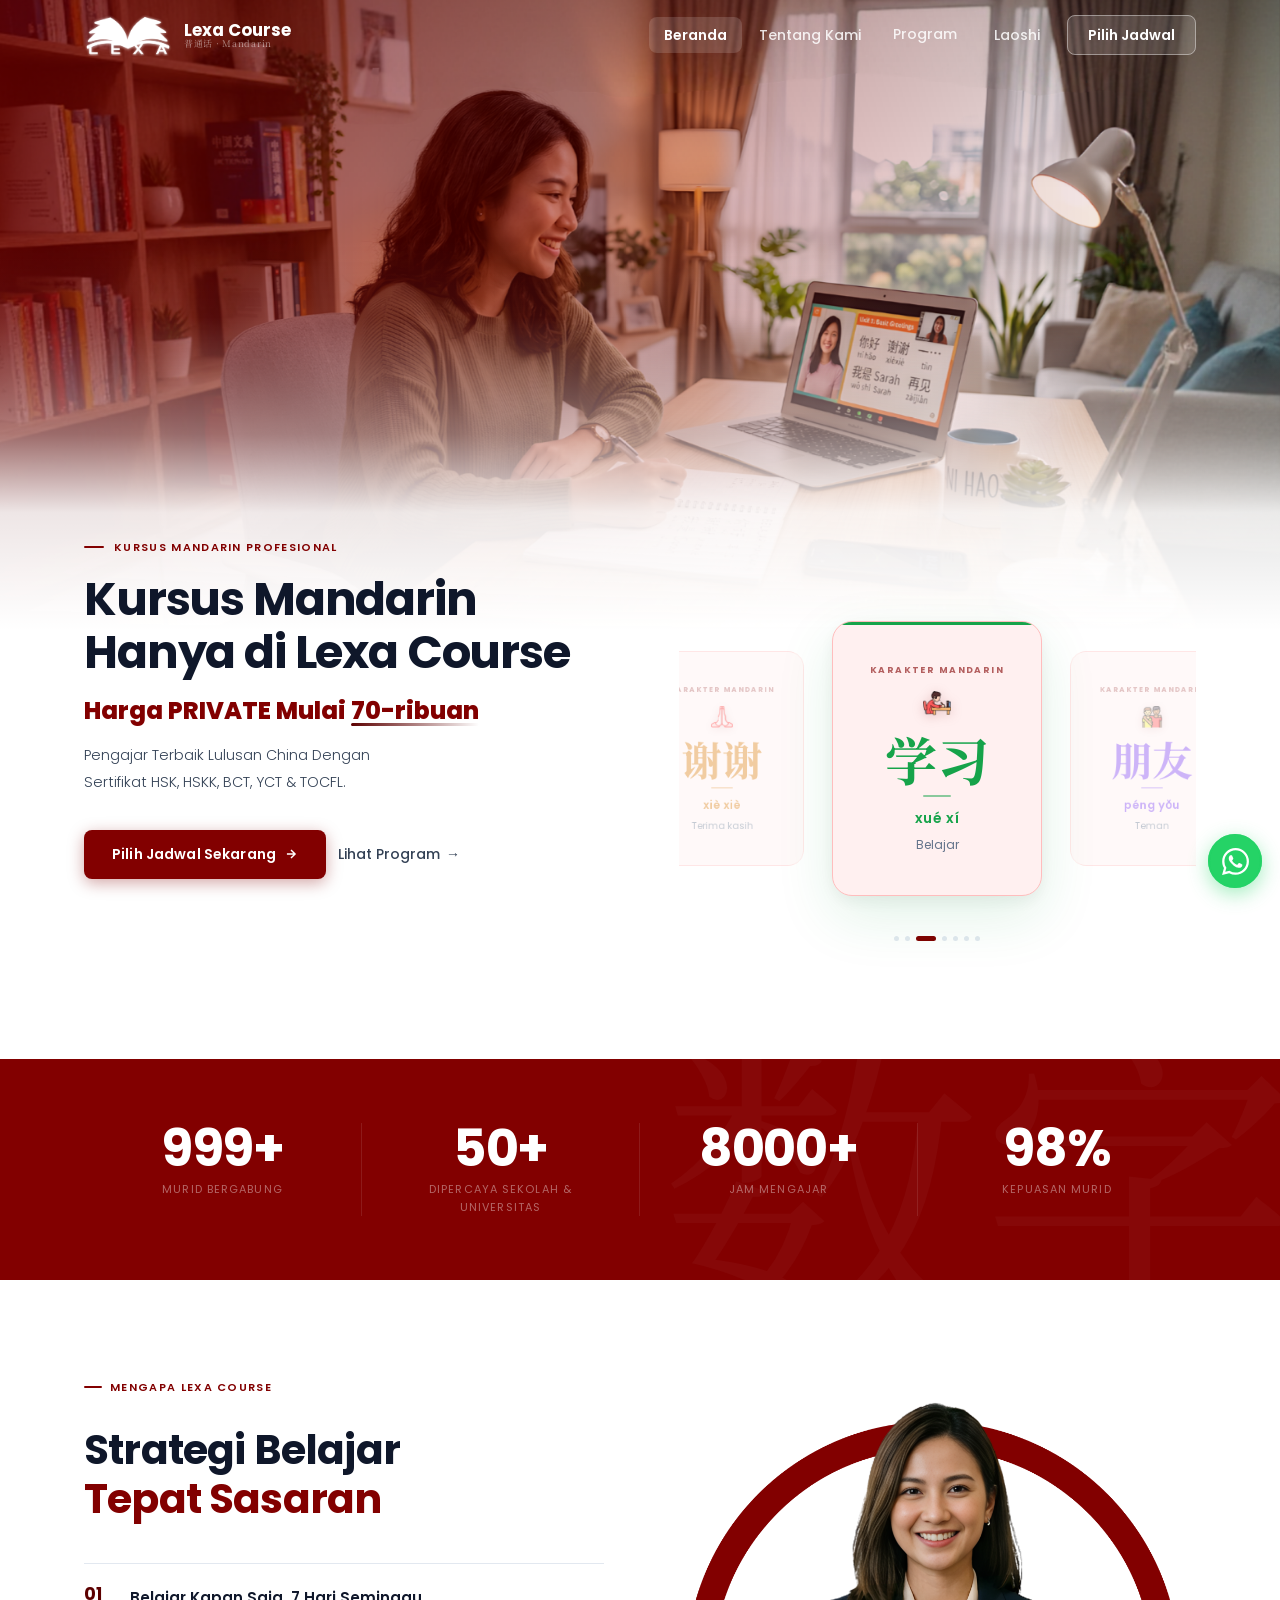
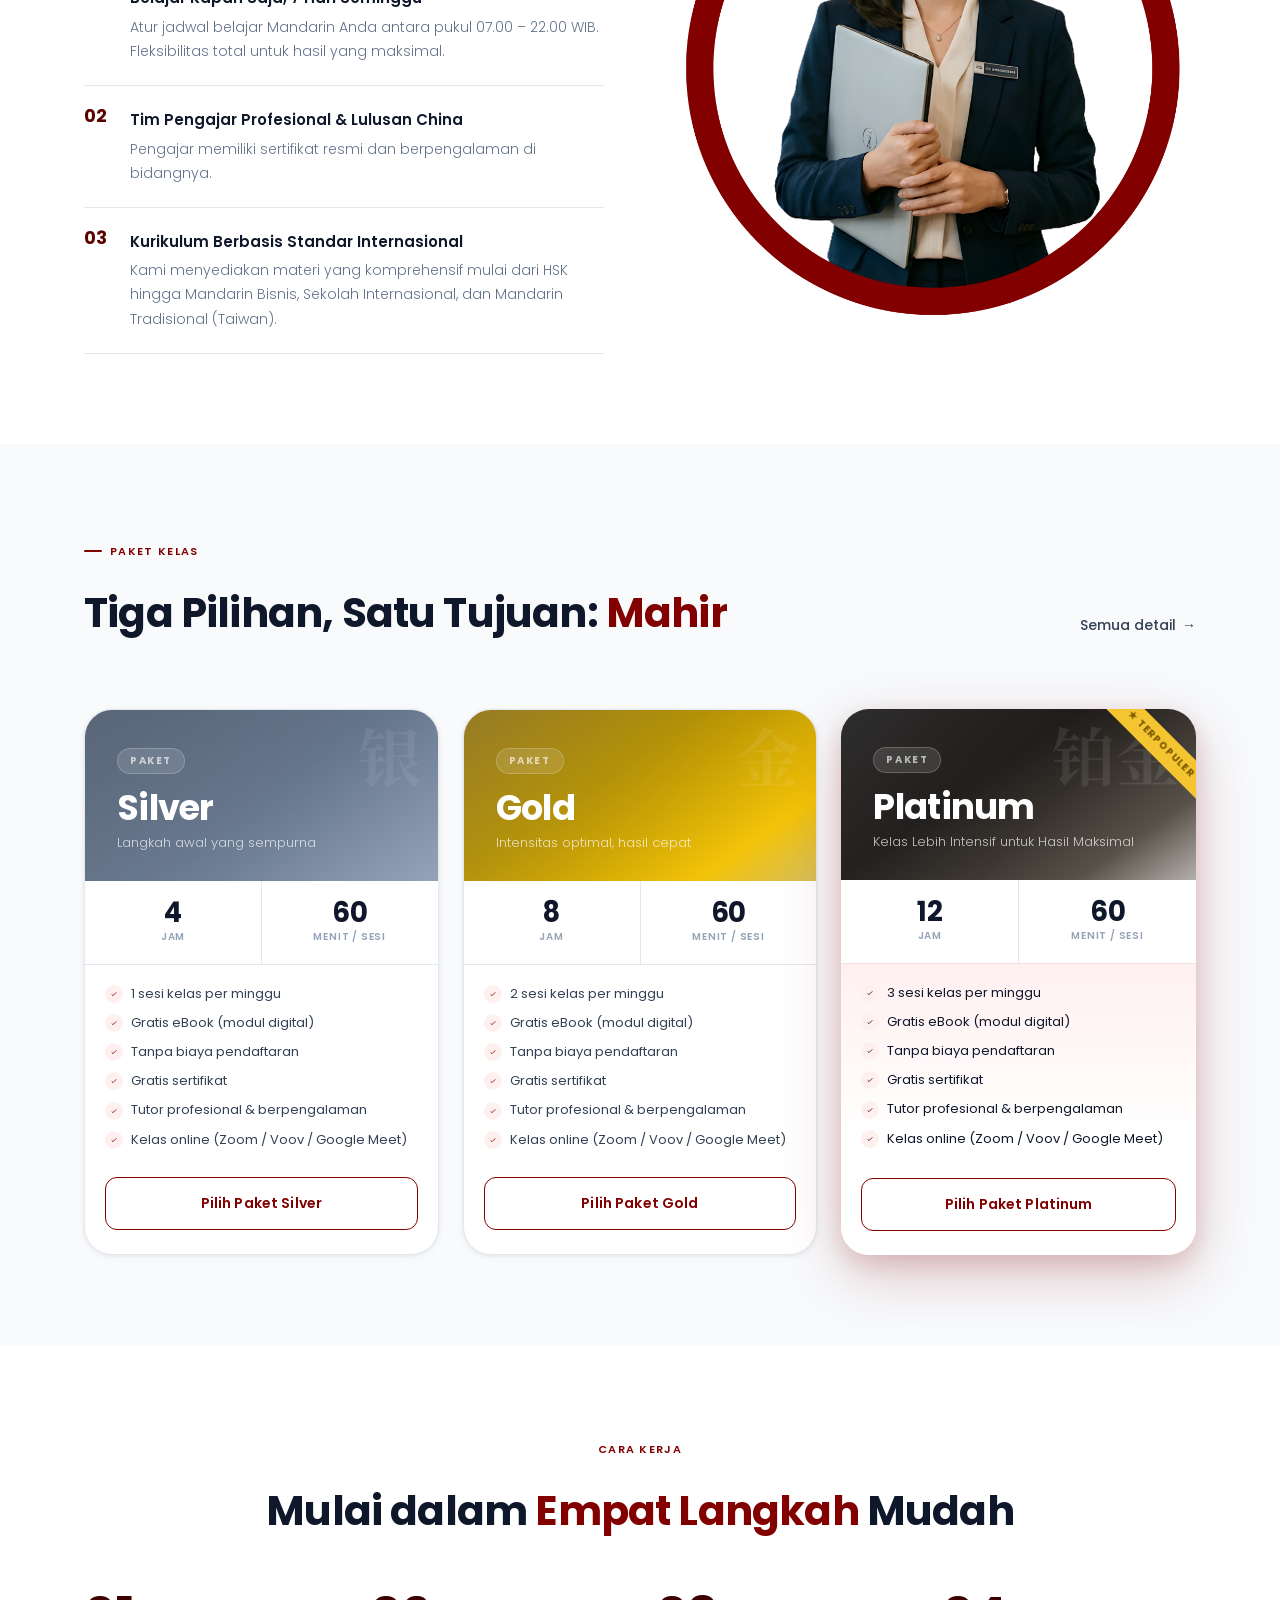
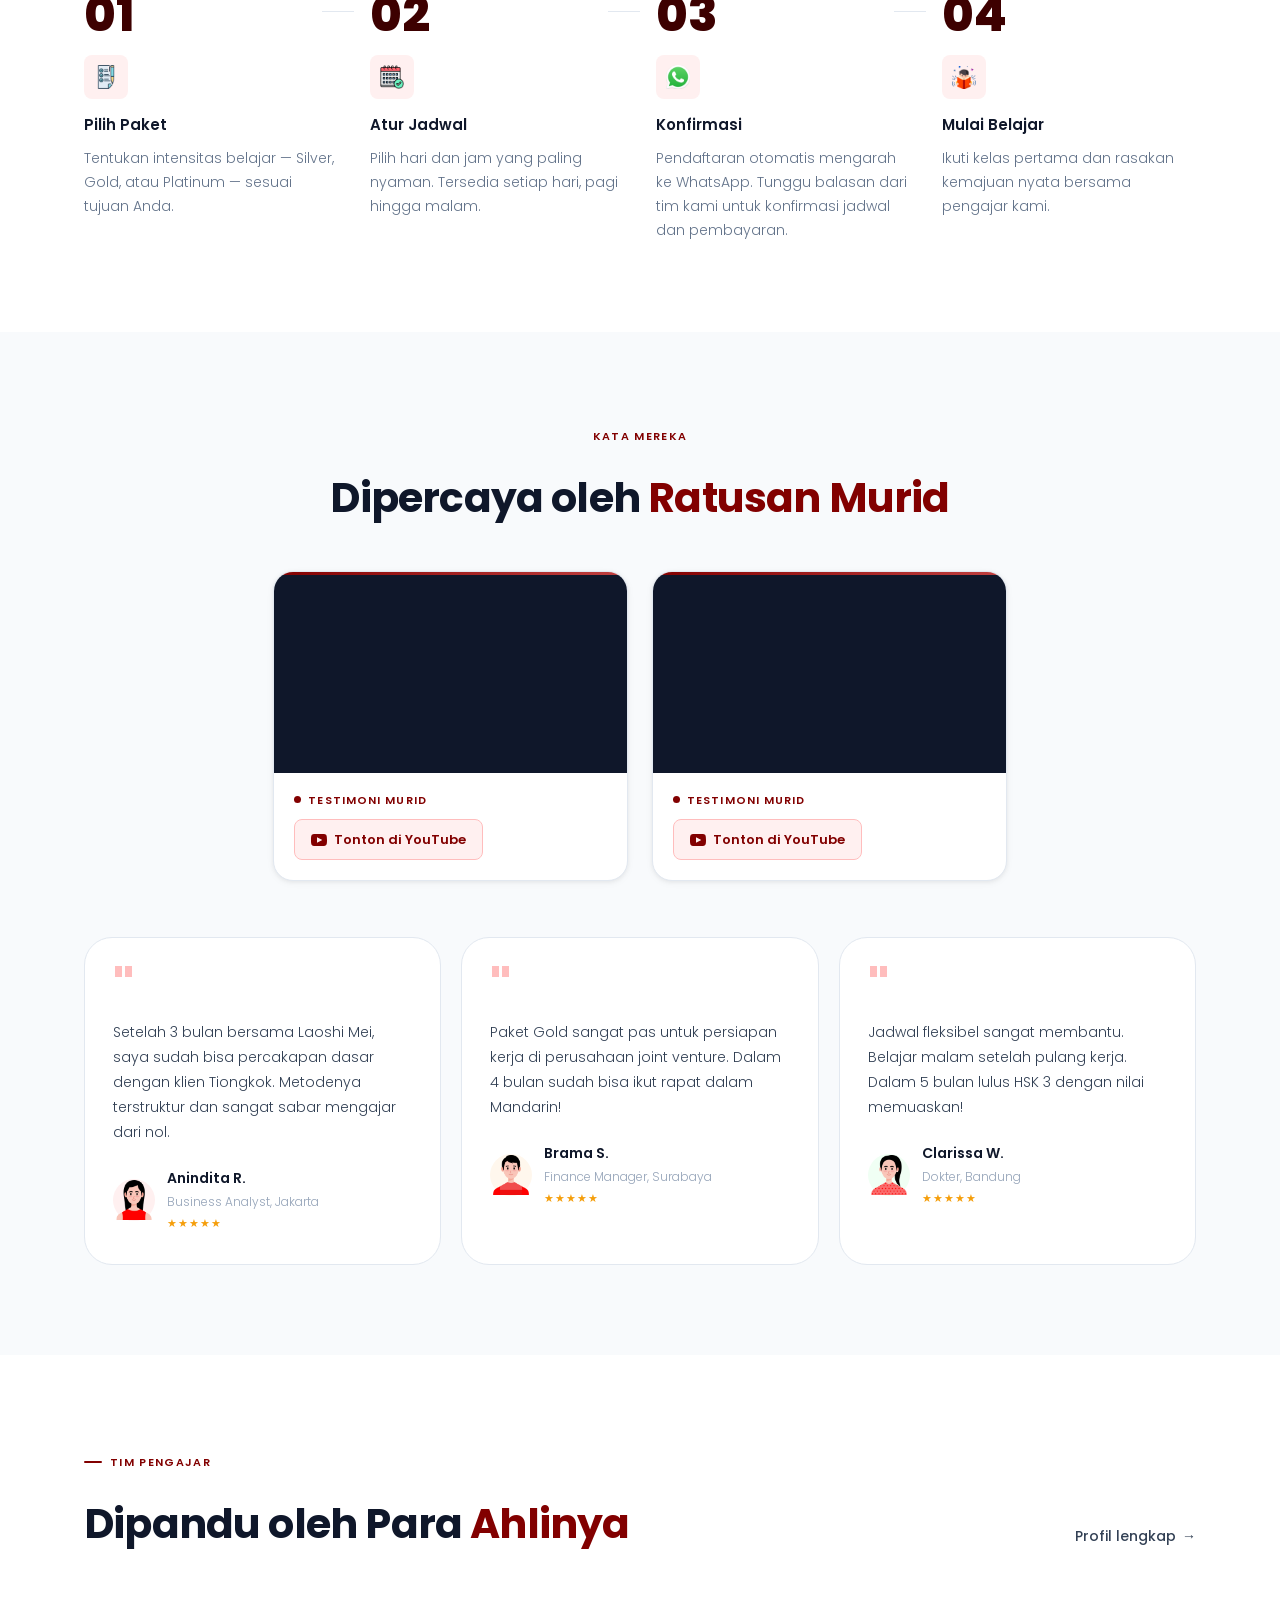
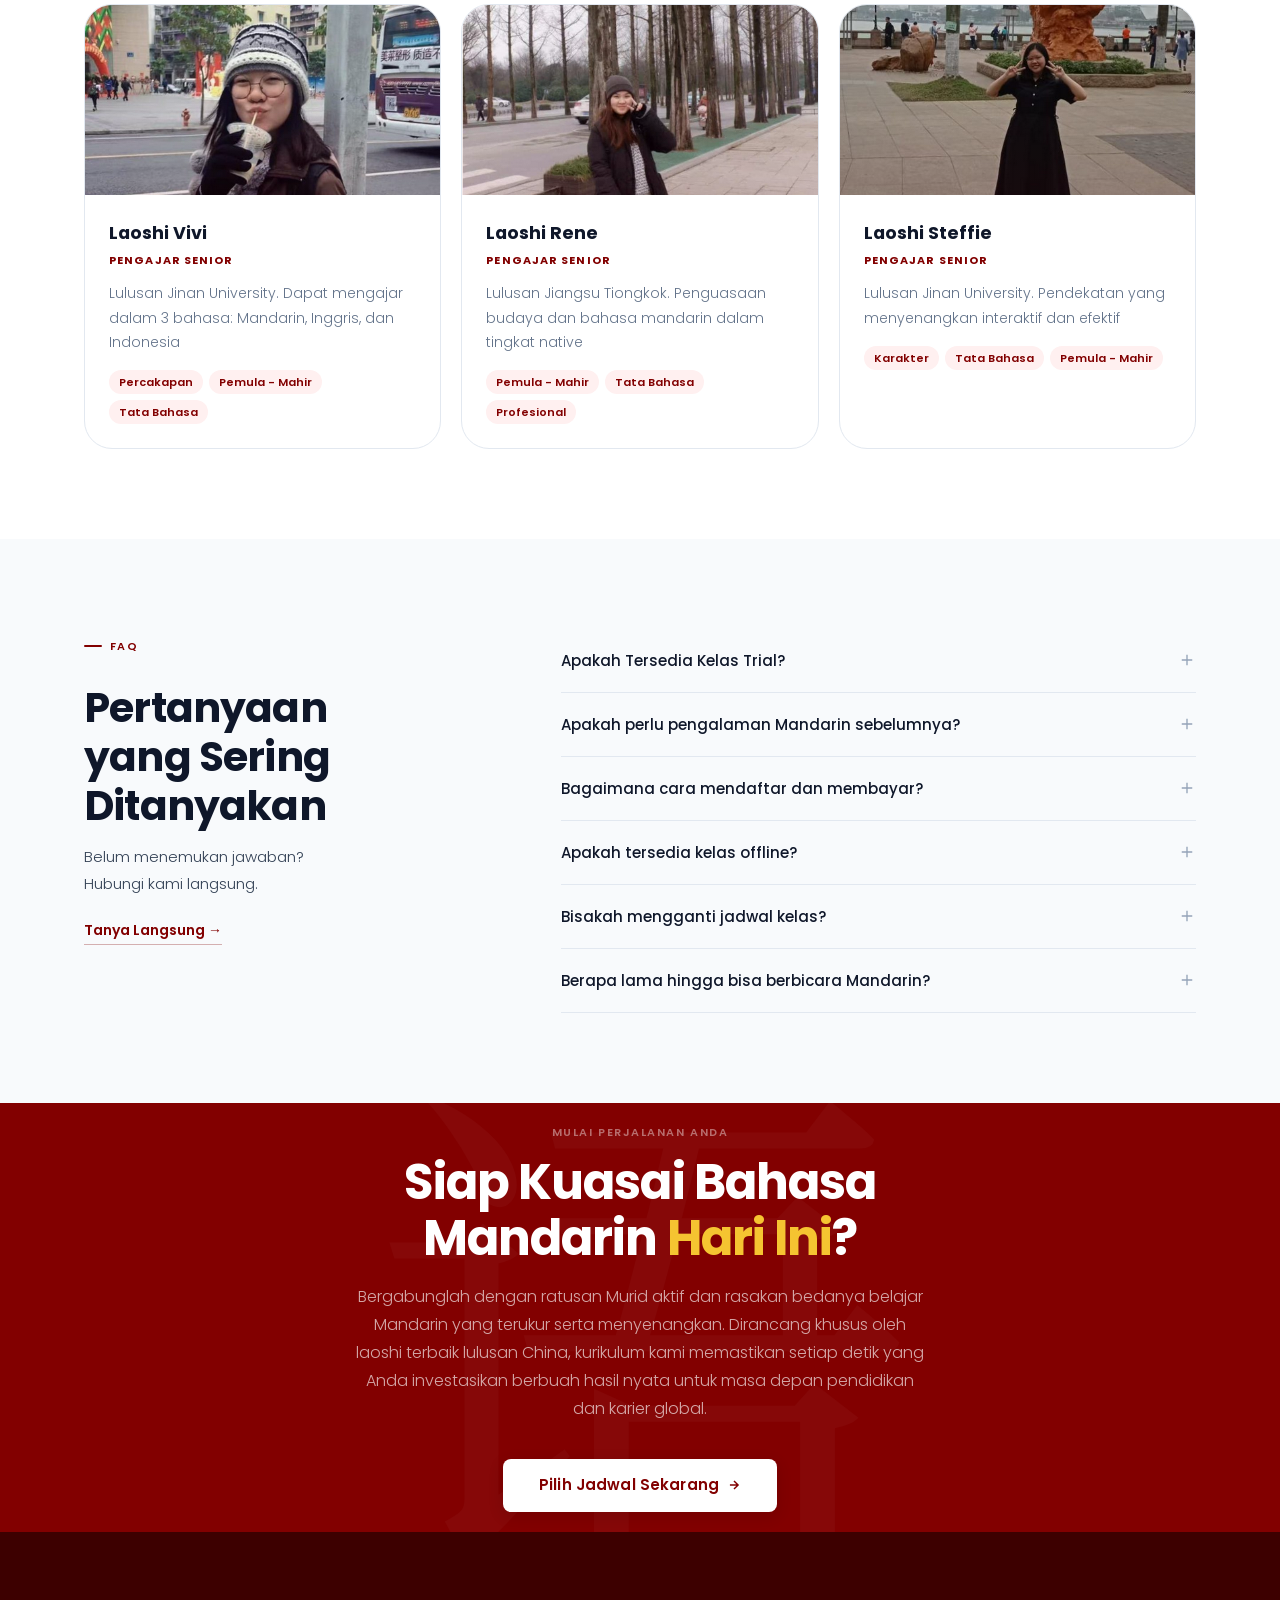
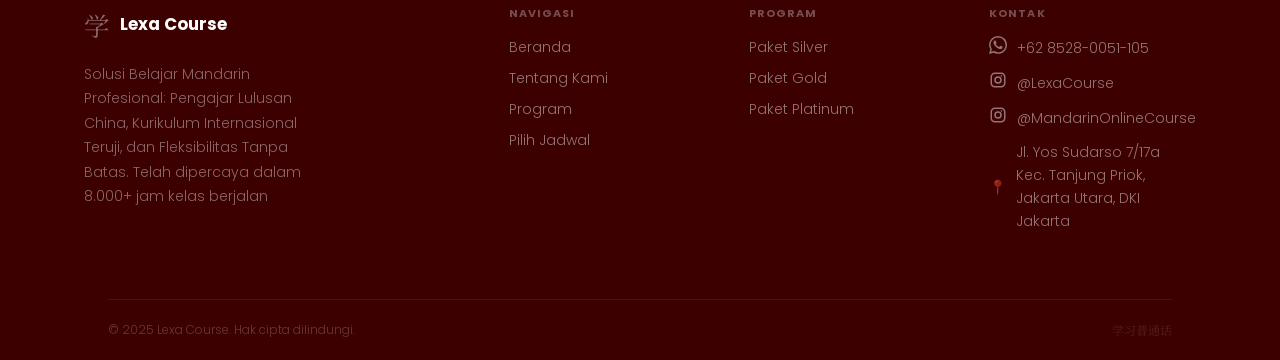
==== commit b7fb9873: "pembaruan 25 Apr 2026" ====
--- a/index.html
+++ b/index.html
@@ -32,15 +32,15 @@
         <div class="dropdown">
           <a href="program.html#private" class="drop-item">
             <div class="drop-icon" style="background:#FFF0F0;color:#820000"><img src="assets/images/emot/user.png" width="16"></div>
-            <div><div class="drop-label">Kelas Private</div><div class="drop-sub">1 siswa · Perhatian penuh</div></div>
+            <div><div class="drop-label">Kelas Private</div><div class="drop-sub">1 Murid · Perhatian penuh</div></div>
           </a>
           <a href="program.html#small-group" class="drop-item">
             <div class="drop-icon" style="background:#FFF7ED;color:#b45309"> <img src="assets/images/emot/group.png" width="20"></div>
-            <div><div class="drop-label">Small Group</div><div class="drop-sub">2–5 siswa · Interaktif</div></div>
+            <div><div class="drop-label">Small Group</div><div class="drop-sub">2–5 Murid · Interaktif</div></div>
           </a>
           <a href="program.html#group" class="drop-item">
             <div class="drop-icon" style="background:#F0FFF4;color:#16a34a"><img src="assets/images/emot/group2.png" width="18"></div>
-            <div><div class="drop-label">Group</div><div class="drop-sub">6–10 siswa · Ekonomis</div></div>
+            <div><div class="drop-label">Group</div><div class="drop-sub">6–10 Murid · Ekonomis</div></div>
           </a>
           <div style="height:1px;background:var(--line);margin:4px 8px"></div>
           <a href="program.html#intensif" class="drop-item">
@@ -87,7 +87,7 @@
               <span class="hero-line"></span>
             </span>
           </strong>
-          <p class="hero-p au d3">Pengajar bersertifikat HSK, HSKK, BCT, YCT, dan TOCFL dari lulusan terbaik China. Pembelajaran fleksibel dengan progres terukur.</p>
+          <p class="hero-p au d3">Pengajar Terbaik Lulusan China Dengan Sertifikat HSK, HSKK, BCT, YCT & TOCFL.</p>
           <div class="hero-btns au d4">
             <a href="pilih-jadwal.html" class="btn btn-blue">
               Pilih Jadwal Sekarang
@@ -116,7 +116,7 @@
     <div class="band-grid">
       <div class="band-col fi">
   <div class="band-n" data-target="999">0</div>
-  <div class="band-l">Siswa Bergabung</div>
+  <div class="band-l">Murid Bergabung</div>
 </div>
 
 <div class="band-col fi" data-d="1">
@@ -131,7 +131,7 @@
 
 <div class="band-col fi" data-d="3">
   <div class="band-n" data-target="98" data-suffix="%">0</div>
-  <div class="band-l">Kepuasan Siswa</div>
+  <div class="band-l">Kepuasan Murid</div>
 </div>
     </div>
   </div>
@@ -442,7 +442,60 @@
   <div class="container">
     <div class="tc-text fi">
       <div class="tag tag-center">Kata Mereka</div>
-      <h2 class="heading-lg" style="margin-top:12px">Dipercaya oleh <span>Ratusan Siswa</span></h2>
+      <h2 class="heading-lg" style="margin-top:12px">Dipercaya oleh <span>Ratusan Murid</span></h2>
+    </div>
+    <!-- Video Testimoni Grid -->
+    <div class="yt-section">
+      <div class="yt-grid">
+
+       
+        <!-- Card Video 2 — ganti VIDEO_ID2 dengan ID video YouTube Anda -->
+        <div class="yt-card">
+          <div class="yt-thumb-wrap">
+            <iframe
+              src="https://www.youtube.com/embed/TamMF4aZvgQ?si=X0mgaISQhyxBEuFb&rel=0&modestbranding=1"
+              title="Testimoni Murid Lexa Course"
+              allow="accelerometer; autoplay; clipboard-write; encrypted-media; gyroscope; picture-in-picture; web-share"
+              referrerpolicy="strict-origin-when-cross-origin"
+              allowfullscreen
+              loading="lazy">
+            </iframe>
+          </div>
+          <div class="yt-card-body">
+            <div class="yt-card-label">
+              <span class="yt-dot"></span>Testimoni Murid
+            </div>
+            <a href="https://www.youtube.com/watch?v=TamMF4aZvgQ" target="_blank" rel="noopener" class="yt-watch-btn">
+              <svg width="16" height="16" viewBox="0 0 24 24" fill="currentColor"><path d="M19.615 3.184c-3.604-.246-11.631-.245-15.23 0-3.897.266-4.356 2.62-4.385 8.816.029 6.185.484 8.549 4.385 8.816 3.6.245 11.626.246 15.23 0 3.897-.266 4.356-2.62 4.385-8.816-.029-6.185-.484-8.549-4.385-8.816zm-10.615 12.816v-8l8 3.993-8 4.007z"/></svg>
+              Tonton di YouTube
+            </a>
+          </div>
+        </div>
+
+        <!-- Card Video 3 — ganti VIDEO_ID3 dengan ID video YouTube Anda -->
+        <div class="yt-card">
+          <div class="yt-thumb-wrap">
+            <iframe
+              src="https://www.youtube.com/embed/tz92c3PjV7o?si=URaY6xq4Sl0pUDJx&rel=0&modestbranding=1"
+              title="Testimoni Murid Lexa Course"
+              allow="accelerometer; autoplay; clipboard-write; encrypted-media; gyroscope; picture-in-picture; web-share"
+              referrerpolicy="strict-origin-when-cross-origin"
+              allowfullscreen
+              loading="lazy">
+            </iframe>
+          </div>
+          <div class="yt-card-body">
+            <div class="yt-card-label">
+              <span class="yt-dot"></span>Testimoni Murid
+            </div>
+            <a href="https://www.youtube.com/watch?v=tz92c3PjV7o" target="_blank" rel="noopener" class="yt-watch-btn">
+              <svg width="16" height="16" viewBox="0 0 24 24" fill="currentColor"><path d="M19.615 3.184c-3.604-.246-11.631-.245-15.23 0-3.897.266-4.356 2.62-4.385 8.816.029 6.185.484 8.549 4.385 8.816 3.6.245 11.626.246 15.23 0 3.897-.266 4.356-2.62 4.385-8.816-.029-6.185-.484-8.549-4.385-8.816zm-10.615 12.816v-8l8 3.993-8 4.007z"/></svg>
+              Tonton di YouTube
+            </a>
+          </div>
+        </div>
+
+      </div>
     </div>
     <div class="testi-grid">
 
@@ -577,12 +630,12 @@
         <a href="https://wa.me/6285280051105" class="faq-wa" target="_blank">Tanya Langsung →</a>
       </div>
       <div class="fi-r">
-        <div class="faq-item"><button class="faq-btn" onclick="faqToggle(this)">Apakah Tersedia Kelas Trial?<svg class="faq-ico" fill="none" stroke="currentColor" stroke-width="1.8" viewBox="0 0 24 24"><path d="M12 5v14M5 12h14"/></svg></button><div class="faq-ans">Ya, kami menyediakan kelas Trial atau percobaan untuk siswa baru dengan harga spesial.</div></div>
-        <div class="faq-item"><button class="faq-btn" onclick="faqToggle(this)">Apakah perlu pengalaman Mandarin sebelumnya?<svg class="faq-ico" fill="none" stroke="currentColor" stroke-width="1.8" viewBox="0 0 24 24"><path d="M12 5v14M5 12h14"/></svg></button><div class="faq-ans">Tidak sama sekali. Kami menerima siswa dari level nol hingga mahir. Pengajar menyesuaikan materi dengan kemampuan awal setiap siswa secara individual.</div></div>
+        <div class="faq-item"><button class="faq-btn" onclick="faqToggle(this)">Apakah Tersedia Kelas Trial?<svg class="faq-ico" fill="none" stroke="currentColor" stroke-width="1.8" viewBox="0 0 24 24"><path d="M12 5v14M5 12h14"/></svg></button><div class="faq-ans">Ya, kami menyediakan kelas Trial atau percobaan untuk Murid baru dengan harga spesial.</div></div>
+        <div class="faq-item"><button class="faq-btn" onclick="faqToggle(this)">Apakah perlu pengalaman Mandarin sebelumnya?<svg class="faq-ico" fill="none" stroke="currentColor" stroke-width="1.8" viewBox="0 0 24 24"><path d="M12 5v14M5 12h14"/></svg></button><div class="faq-ans">Tidak sama sekali. Kami menerima Murid dari level nol hingga mahir. Pengajar menyesuaikan materi dengan kemampuan awal setiap Murid secara individual.</div></div>
         <div class="faq-item"><button class="faq-btn" onclick="faqToggle(this)">Bagaimana cara mendaftar dan membayar?<svg class="faq-ico" fill="none" stroke="currentColor" stroke-width="1.8" viewBox="0 0 24 24"><path d="M12 5v14M5 12h14"/></svg></button><div class="faq-ans">Isi formulir booking online, lalu tim kami menghubungi via WhatsApp untuk konfirmasi jadwal dan pembayaran bulanan.</div></div>
-        <div class="faq-item"><button class="faq-btn" onclick="faqToggle(this)">Apakah tersedia kelas offline?<svg class="faq-ico" fill="none" stroke="currentColor" stroke-width="1.8" viewBox="0 0 24 24"><path d="M12 5v14M5 12h14"/></svg></button><div class="faq-ans">Untuk saat ini, kami belum menyediakan kelas offline. Seluruh pembelajaran dilaksanakan secara online untuk memberikan fleksibilitas waktu dan kemudahan akses bagi setiap siswa.</div></div>
+        <div class="faq-item"><button class="faq-btn" onclick="faqToggle(this)">Apakah tersedia kelas offline?<svg class="faq-ico" fill="none" stroke="currentColor" stroke-width="1.8" viewBox="0 0 24 24"><path d="M12 5v14M5 12h14"/></svg></button><div class="faq-ans">Untuk saat ini, kami belum menyediakan kelas offline. Seluruh pembelajaran dilaksanakan secara online untuk memberikan fleksibilitas waktu dan kemudahan akses bagi setiap Murid.</div></div>
         <div class="faq-item"><button class="faq-btn" onclick="faqToggle(this)">Bisakah mengganti jadwal kelas?<svg class="faq-ico" fill="none" stroke="currentColor" stroke-width="1.8" viewBox="0 0 24 24"><path d="M12 5v14M5 12h14"/></svg></button><div class="faq-ans">Reschedule dapat dilakukan maksimal 24 jam sebelum kelas via WhatsApp. Kami berkomitmen mengakomodasi perubahan selama slot tersedia.</div></div>
-        <div class="faq-item"><button class="faq-btn" onclick="faqToggle(this)">Berapa lama hingga bisa berbicara Mandarin?<svg class="faq-ico" fill="none" stroke="currentColor" stroke-width="1.8" viewBox="0 0 24 24"><path d="M12 5v14M5 12h14"/></svg></button><div class="faq-ans">Rata-rata siswa Gold sudah bisa percakapan dasar dalam 2–3 bulan. Target HSK 3 umumnya dicapai dalam 6–8 bulan dengan komitmen konsisten. Dan kembali kepada kemampuan masing-masing.</div></div>
+        <div class="faq-item"><button class="faq-btn" onclick="faqToggle(this)">Berapa lama hingga bisa berbicara Mandarin?<svg class="faq-ico" fill="none" stroke="currentColor" stroke-width="1.8" viewBox="0 0 24 24"><path d="M12 5v14M5 12h14"/></svg></button><div class="faq-ans">Rata-rata Murid Gold sudah bisa percakapan dasar dalam 2–3 bulan. Target HSK 3 umumnya dicapai dalam 6–8 bulan dengan komitmen konsisten. Dan kembali kepada kemampuan masing-masing.</div></div>
       </div>
     </div>
   </div>
@@ -592,7 +645,7 @@
     <div class="cta-inner fi">
       <span class="cta-tag">Mulai Perjalanan Anda</span>
       <h2 class="cta-h2">Siap Kuasai Bahasa Mandarin <span>Hari Ini</span>?</h2>
-      <p class="cta-p">Bergabunglah dengan ratusan siswa aktif dan rasakan bedanya belajar Mandarin yang terukur serta menyenangkan. Dirancang khusus oleh laoshi terbaik lulusan China, kurikulum kami memastikan setiap detik yang Anda investasikan berbuah hasil nyata untuk masa depan pendidikan dan karier global.</p>
+      <p class="cta-p">Bergabunglah dengan ratusan Murid aktif dan rasakan bedanya belajar Mandarin yang terukur serta menyenangkan. Dirancang khusus oleh laoshi terbaik lulusan China, kurikulum kami memastikan setiap detik yang Anda investasikan berbuah hasil nyata untuk masa depan pendidikan dan karier global.</p>
       <a href="pilih-jadwal.html" class="btn btn-white" style="font-size:15px;padding:14px 36px">
         Pilih Jadwal Sekarang
         <svg width="14" height="14" fill="none" stroke="currentColor" stroke-width="2.5" viewBox="0 0 24 24"><path d="M5 12h14M12 5l7 7-7 7"/></svg>
--- a/assets/css/style.css
+++ b/assets/css/style.css
@@ -391,7 +391,7 @@
 .hero-price {
   display: block;
   color: #820000; /* kuning soft, biar ga norak */
-  font-size: clamp(1.5rem, 2.9vw, 1.7rem);
+  font-size: clamp(1.5rem, 2.4vw, 1.5rem);
   font-weight: 800;
   margin-top: 12px;
   margin-bottom: 12px;
@@ -419,7 +419,7 @@
   font-weight: 300;
   line-height: 1.85;
   color: var(--ink-2);
-  max-width: 500px;
+  max-width: 350px;
   margin-bottom: 34px;
 }
 
@@ -675,11 +675,11 @@
 }
 
 /* Default (Silver & Platinum): subtle border */
-.pc-s, .pc-p {
+.pc-s, .pc-p, .pc-b {
   border: 1px solid var(--line);
   box-shadow: var(--sh-sm);
 }
-.pc-s:hover, .pc-p:hover {
+.pc-s:hover, .pc-p:hover, .pc-b:hover {
   transform: translateY(-8px);
   box-shadow: var(--sh-lg);
   border-color: var(--blue-mid);
@@ -697,7 +697,6 @@
   box-shadow: 0 28px 80px rgba(130,0,0,0.28), 0 10px 32px rgba(130,0,0,0.18);
 }
 
-/* "Terpopuler" badge on Gold */
 /* "Terpopuler" badge on Gold */
 .pc-g::before {
   display: none;
@@ -827,7 +826,7 @@
 }
 
 /* ── Card body ── */
-.pc-body { padding: 24px 28px 28px; flex: 1; display: flex; flex-direction: column; }
+.pc-body { padding: 20px 20px 24px; flex: 1; display: flex; flex-direction: column; }
 
 .pc-list {
   display: flex;
@@ -839,23 +838,24 @@
 
 .pc-li {
   display: flex;
-  align-items: flex-start;
-  gap: 11px;
-  font-size: 14px;
+  align-items: center;
+  gap: 8px;
+  font-size: 13px;
   font-weight: 400;
-  line-height: 1.5;
+  line-height: 1.4;
   color: var(--ink-2);
+  white-space: nowrap;
 }
 
 .pc-ck {
-  width: 20px; height: 20px;
+  width: 18px; height: 18px;
   background: var(--blue-soft);
   border-radius: 50%;
   flex-shrink: 0;
   display: flex; align-items: center; justify-content: center;
   margin-top: 0px;
 }
-.pc-ck svg { width: 9px; height: 9px; }
+.pc-ck svg { width: 8px; height: 8px; }
 
 /* Featured Gold check — blue bg */
 .pc-g .pc-ck {
@@ -1238,7 +1238,7 @@
 .f-cn { font-family:var(--font-cn); font-size:12px; color:rgba(255,255,255,0.14) }
 
 /* ── WHATSAPP FLOAT ── */
-.wa-float { position:fixed; bottom:18px; right:18px; z-index:600 }
+.wa-float { position:fixed; bottom:12px; right:18px; z-index:600 }
 .wa-btn {
   width:54px; height:54px; background:#25D366; border-radius:50%;
   display:flex; align-items:center; justify-content:center; text-decoration:none;
@@ -1331,7 +1331,7 @@
   .booking-panel { padding:28px 20px }
   .pkg-grid { grid-template-columns:1fr }
   .schedule-row { grid-template-columns:1fr }
-  .wa-float { bottom:20px; right:20px }
+  .wa-float { bottom:0px; right:20px }
   .back-top { bottom:84px; right:20px }
   .nav-links { display:none }
   .hamburger { display:flex }
@@ -1587,6 +1587,15 @@
 .prog-tab-content { display: none; }
 .prog-tab-content.on { display: block; animation: fy 0.35s var(--ease); }
 
+@media (max-width: 768px) {
+  #price {
+    font-size: 21px; /* sesuaikan, coba 22px–28px */
+  }
+
+  .hero-price {
+    font-size: 21px;
+  }
+}
 /* ━━━━━━━━━━━━━━━━━━━━━━━━━━━━━━━━━
    PRICE DISPLAY IN CARDS
 ━━━━━━━━━━━━━━━━━━━━━━━━━━━━━━━━━ */
@@ -2151,3 +2160,528 @@
   display: block;
   margin-bottom: 0px;
 }
+
+/* ━━━━━━━━━━━━━━━━━━━━━━━━━━━━━━━━━━━━━━
+   YT VIDEO CARDS — Profesional Grid
+━━━━━━━━━━━━━━━━━━━━━━━━━━━━━━━━━━━━━━ */
+
+.yt-section {
+  margin-top: 48px;
+  margin-bottom: 16px;
+}
+
+.yt-grid {
+  display: flex;
+  flex-wrap: wrap;
+  justify-content: center;
+  gap: 24px;
+}
+
+.yt-card {
+  flex: 0 0 calc(33.333% - 16px);
+  max-width: calc(33.333% - 16px);
+  min-width: 280px;
+  background: var(--white);
+  border-radius: var(--r-lg);
+  border: 1px solid var(--line);
+  box-shadow: var(--sh-sm);
+  overflow: hidden;
+  transition: transform var(--t2) var(--ease), box-shadow var(--t2) var(--ease);
+  display: flex;
+  flex-direction: column;
+}
+
+.yt-card:hover {
+  transform: translateY(-4px);
+  box-shadow: var(--sh-md);
+}
+
+/* Aspect ratio 16:9 untuk iframe */
+.yt-thumb-wrap {
+  position: relative;
+  width: 100%;
+  padding-top: 56.25%; /* 16:9 */
+  background: #0F172A;
+  overflow: hidden;
+}
+
+.yt-thumb-wrap iframe {
+  position: absolute;
+  inset: 0;
+  width: 100%;
+  height: 100%;
+  border: none;
+  z-index: 2;
+  pointer-events: auto;
+}
+
+/* Garis aksen merah di atas card */
+.yt-card::before {
+  content: '';
+  display: block;
+  height: 3px;
+  background: linear-gradient(90deg, var(--blue), #c04040);
+  flex-shrink: 0;
+}
+
+.yt-card-body {
+  padding: 18px 20px 20px;
+  display: flex;
+  flex-direction: column;
+  gap: 10px;
+  flex: 1;
+}
+
+.yt-card-label {
+  display: flex;
+  align-items: center;
+  gap: 7px;
+  font-size: 11px;
+  font-weight: 600;
+  letter-spacing: 0.1em;
+  text-transform: uppercase;
+  color: var(--blue);
+}
+
+.yt-dot {
+  width: 7px;
+  height: 7px;
+  border-radius: 50%;
+  background: var(--blue);
+  flex-shrink: 0;
+}
+
+.yt-card-title {
+  font-size: 0.9rem;
+  font-weight: 600;
+  color: var(--ink);
+  line-height: 1.5;
+  flex: 1;
+  margin: 0;
+}
+
+.yt-watch-btn {
+  display: inline-flex;
+  align-items: center;
+  gap: 7px;
+  font-size: 13px;
+  font-weight: 600;
+  color: var(--blue);
+  padding: 9px 16px;
+  border: 1.5px solid var(--blue-mid);
+  border-radius: var(--r-sm);
+  background: var(--blue-soft);
+  transition: all var(--t2) var(--ease);
+  align-self: flex-start;
+  margin-top: auto;
+  white-space: nowrap;
+}
+
+.yt-watch-btn:hover {
+  background: var(--blue);
+  color: var(--white);
+  border-color: var(--blue);
+  transform: translateY(-1px);
+  box-shadow: 0 4px 14px rgba(130,0,0,0.28);
+}
+
+/* Tablet */
+/* Tablet: 2 per baris, tetap centered */
+@media (max-width: 900px) {
+  .yt-card {
+    flex: 0 0 calc(50% - 12px);
+    max-width: calc(50% - 12px);
+    min-width: 260px;
+  }
+}
+
+/* Mobile: 1 per baris, full width, centered */
+@media (max-width: 580px) {
+  .yt-grid {
+    gap: 16px;
+  }
+  .yt-card {
+    flex: 0 0 100%;
+    max-width: 480px;
+    min-width: unset;
+    width: 100%;
+  }
+}
+
+/* ─ legacy yt-frame (jika masih dipakai halaman lain) ─ */
+.yt-frame {
+  position: relative;
+  z-index: 1;
+}
+
+.yt-frame iframe {
+  position: relative;
+  z-index: 2;
+  pointer-events: auto;
+}
+/* ━━━━━━━━━━━━━━━━━━━━━━━━━━━━━━━━━━━━━━━━━━━━━━━
+   STEP 3 — Tujuan Belajar
+━━━━━━━━━━━━━━━━━━━━━━━━━━━━━━━━━━━━━━━━━━━━━━━ */
+
+/* Section label */
+.tj-label {
+  font-size: 11px;
+  font-weight: 700;
+  letter-spacing: 0.12em;
+  text-transform: uppercase;
+  color: var(--ink-4);
+  margin-bottom: 12px;
+  margin-top: 4px;
+  display: flex;
+  align-items: center;
+  gap: 10px;
+}
+.tj-label::after {
+  content: '';
+  flex: 1;
+  height: 1px;
+  background: var(--line);
+}
+
+/* ── Skill Cards (4 pilihan dasar) ── */
+.tj-skill-grid {
+  display: grid;
+  grid-template-columns: repeat(4, 1fr);
+  gap: 12px;
+}
+.tj-skill-card {
+  border: 1.5px solid var(--line);
+  border-radius: var(--r);
+  padding: 18px 12px 16px;
+  text-align: center;
+  cursor: pointer;
+  transition: all var(--t2) var(--ease);
+  background: var(--white);
+  display: flex;
+  flex-direction: column;
+  align-items: center;
+  gap: 7px;
+  position: relative;
+}
+.tj-skill-card:hover {
+  border-color: var(--blue-mid);
+  box-shadow: var(--sh-sm);
+  transform: translateY(-2px);
+}
+.tj-skill-card.on {
+  border-color: var(--blue);
+  background: var(--blue-soft);
+  box-shadow: 0 4px 16px rgba(130,0,0,0.12);
+}
+.tj-skill-card.on::after {
+  content: '✓';
+  position: absolute;
+  top: 8px; right: 8px;
+  width: 18px; height: 18px;
+  border-radius: 50%;
+  background: var(--blue);
+  color: #fff;
+  font-size: 10px;
+  font-weight: 700;
+  display: flex;
+  align-items: center;
+  justify-content: center;
+}
+.tj-skill-icon { font-size: 1.75rem; line-height: 1; }
+.tj-skill-name { font-size: 13px; font-weight: 700; color: var(--ink); }
+.tj-skill-card.on .tj-skill-name { color: var(--blue); }
+.tj-skill-desc { font-size: 11px; color: var(--ink-4); line-height: 1.4; }
+
+/* ── Cert list: accordion vertikal ── */
+.tj-cert-list {
+  display: flex;
+  flex-direction: column;
+  gap: 0;
+  border: 1.5px solid var(--line);
+  border-radius: var(--r);
+  overflow: hidden;
+}
+
+.tj-cert-row {
+  border-bottom: 1px solid var(--line);
+}
+.tj-cert-row:last-child { border-bottom: none; }
+
+.tj-cert-btn {
+  width: 100%;
+  display: flex;
+  align-items: center;
+  justify-content: space-between;
+  padding: 14px 18px;
+  background: var(--white);
+  border: none;
+  cursor: pointer;
+  font-family: var(--font);
+  transition: background var(--t1);
+  gap: 12px;
+}
+.tj-cert-btn:hover { background: var(--surface); }
+.tj-cert-row.open > .tj-cert-btn { background: var(--blue-soft); }
+
+.tj-cert-left {
+  display: flex;
+  align-items: center;
+  gap: 14px;
+  text-align: left;
+  min-width: 0;
+}
+
+/* Badges */
+.tj-badge {
+  font-size: 10px;
+  font-weight: 800;
+  letter-spacing: 0.06em;
+  padding: 5px 9px;
+  border-radius: 6px;
+  white-space: nowrap;
+  flex-shrink: 0;
+}
+.tj-badge-hsk  { background: #EFF6FF; color: #1d4ed8; }
+.tj-badge-hskk { background: #F5F3FF; color: #6d28d9; }
+.tj-badge-bct  { background: #FFF7ED; color: #b45309; }
+.tj-badge-yct  { background: #F0FDF4; color: #15803d; }
+
+.tj-cert-name {
+  font-size: 13px;
+  font-weight: 700;
+  color: var(--ink);
+  line-height: 1.3;
+}
+.tj-cert-row.open .tj-cert-name { color: var(--blue); }
+.tj-cert-sub {
+  font-size: 12px;
+  font-weight: 400;
+  color: var(--ink-4);
+}
+.tj-cert-selected {
+  font-size: 11px;
+  color: var(--ink-4);
+  margin-top: 2px;
+}
+.tj-cert-selected-active {
+  color: var(--blue) !important;
+  font-weight: 600;
+}
+
+.tj-arr {
+  width: 16px; height: 16px;
+  color: var(--ink-4);
+  flex-shrink: 0;
+  transition: transform var(--t2) var(--ease), color var(--t1);
+}
+.tj-cert-row.open .tj-arr { transform: rotate(180deg); color: var(--blue); }
+
+/* Panel level — expand in-place, tidak floating */
+.tj-cert-panel {
+  max-height: 0;
+  overflow: hidden;
+  transition: max-height 0.3s var(--ease), padding 0.3s;
+  padding: 0 18px;
+  background: var(--surface);
+  border-top: 0px solid var(--line);
+}
+.tj-cert-row.open .tj-cert-panel {
+  max-height: 400px;
+  padding: 14px 18px 16px;
+  border-top: 1px solid var(--line);
+}
+
+/* Level grid */
+.tj-level-grid {
+  display: grid;
+  gap: 8px;
+}
+.tj-grid-2 { grid-template-columns: repeat(2, 1fr); }
+.tj-grid-3 { grid-template-columns: repeat(3, 1fr); }
+.tj-grid-4 { grid-template-columns: repeat(4, 1fr); }
+
+.tj-lvl {
+  display: flex;
+  align-items: center;
+  gap: 8px;
+  padding: 10px 14px;
+  border: 1.5px solid var(--line);
+  border-radius: var(--r-sm);
+  background: var(--white);
+  cursor: pointer;
+  transition: all var(--t2) var(--ease);
+  font-family: var(--font);
+}
+.tj-lvl:hover {
+  border-color: var(--blue-mid);
+  background: var(--blue-soft);
+  color: var(--blue);
+}
+.tj-lvl.on {
+  border-color: var(--blue);
+  background: var(--blue);
+}
+.tj-lvl-main {
+  font-size: 12px;
+  font-weight: 700;
+  color: var(--ink);
+  white-space: nowrap;
+}
+.tj-lvl.on .tj-lvl-main { color: #fff; }
+.tj-lvl-sub {
+  font-size: 10px;
+  font-weight: 400;
+  color: var(--ink-4);
+  margin-left: auto;
+  white-space: nowrap;
+}
+.tj-lvl.on .tj-lvl-sub { color: rgba(255,255,255,0.7); }
+
+/* Dots warna level */
+.tj-dot {
+  width: 7px; height: 7px;
+  border-radius: 50%;
+  flex-shrink: 0;
+}
+.tj-dot-green { background: #22c55e; }
+.tj-dot-blue  { background: #3b82f6; }
+.tj-dot-red   { background: var(--blue); }
+.tj-lvl.on .tj-dot { opacity: 0.7; }
+
+/* Lainnya */
+.tj-other-wrap { margin-top: 16px; display: flex; }
+.tj-other-card { width: 140px; }
+
+/* Responsive */
+@media (max-width: 680px) {
+  .tj-skill-grid { grid-template-columns: repeat(2, 1fr); }
+  .tj-grid-3, .tj-grid-4 { grid-template-columns: repeat(2, 1fr); }
+  .tj-grid-2 { grid-template-columns: 1fr; }
+}
+@media (max-width: 400px) {
+  .tj-grid-3, .tj-grid-4 { grid-template-columns: repeat(2, 1fr); }
+}
+/* ━━━━━━━━━━━━━━━━━━━━━━━━━━━━━━━━━━━━━━━━━━━━━━━━━
+   GURU CARD FULL — card pengajar dengan foto + level
+━━━━━━━━━━━━━━━━━━━━━━━━━━━━━━━━━━━━━━━━━━━━━━━━━ */
+
+/* Grid wrapper */
+.teacher-opts {
+  display: grid;
+  grid-template-columns: repeat(auto-fill, minmax(280px, 1fr));
+  gap: 14px;
+}
+
+/* Card utama */
+.teacher-opt.guru-card-full {
+  display: flex;
+  gap: 14px;
+  align-items: flex-start;
+  width: auto;
+  flex: unset;
+  padding: 14px;
+  border-radius: var(--r-lg);
+  border: 1.5px solid var(--line);
+  background: var(--white);
+  cursor: pointer;
+  transition: all var(--t2);
+  box-sizing: border-box;
+}
+.teacher-opt.guru-card-full:hover {
+  border-color: var(--blue);
+  box-shadow: var(--sh-md);
+  transform: translateY(-2px);
+}
+.teacher-opt.guru-card-full.on {
+  border-color: var(--blue);
+  background: var(--blue-soft);
+  box-shadow: 0 4px 16px rgba(130,0,0,0.12);
+}
+
+/* Foto dalam card */
+.guru-card-foto-wrap {
+  width: 72px;
+  height: 90px;
+  flex-shrink: 0;
+  border-radius: var(--r);
+  overflow: hidden;
+  background: var(--surface);
+  border: 1.5px solid var(--line);
+}
+.guru-card-foto-wrap .teacher-img {
+  width: 100%;
+  height: 100%;
+  object-fit: cover;
+  object-position: center top;
+  display: block;
+  border-radius: 0;
+  border: none;
+  margin: 0;
+}
+.teacher-opt.guru-card-full.on .guru-card-foto-wrap {
+  border-color: var(--blue);
+}
+
+/* Info teks */
+.guru-card-info { flex: 1; min-width: 0; }
+
+.guru-card-nama {
+  font-size: 14px;
+  font-weight: 700;
+  color: var(--ink);
+  margin-bottom: 6px;
+}
+.teacher-opt.guru-card-full.on .guru-card-nama { color: var(--blue); }
+
+/* Badge level */
+.guru-card-levels {
+  display: flex;
+  flex-wrap: wrap;
+  gap: 4px;
+  margin-bottom: 7px;
+}
+.guru-level-badge {
+  font-size: 10px;
+  font-weight: 600;
+  padding: 2px 8px;
+  border-radius: 100px;
+  background: var(--blue-soft);
+  color: var(--blue);
+  border: 1px solid var(--blue-mid);
+  white-space: nowrap;
+  line-height: 1.5;
+}
+.guru-level-more {
+  background: var(--surface);
+  color: var(--ink-3);
+  border-color: var(--line);
+}
+.teacher-opt.guru-card-full.on .guru-level-badge {
+  background: rgba(130,0,0,0.1);
+  border-color: rgba(130,0,0,0.2);
+}
+
+.guru-card-bio {
+  font-size: 12px;
+  font-weight: 300;
+  color: var(--ink-3);
+  line-height: 1.5;
+  margin-bottom: 6px;
+}
+
+.guru-card-status {
+  font-size: 11px;
+  font-weight: 600;
+  color: var(--blue);
+}
+
+/* Mobile: 1 kolom */
+@media (max-width: 480px) {
+  .teacher-opts {
+    grid-template-columns: 1fr;
+  }
+  .guru-card-foto-wrap {
+    width: 60px;
+    height: 75px;
+  }
+}
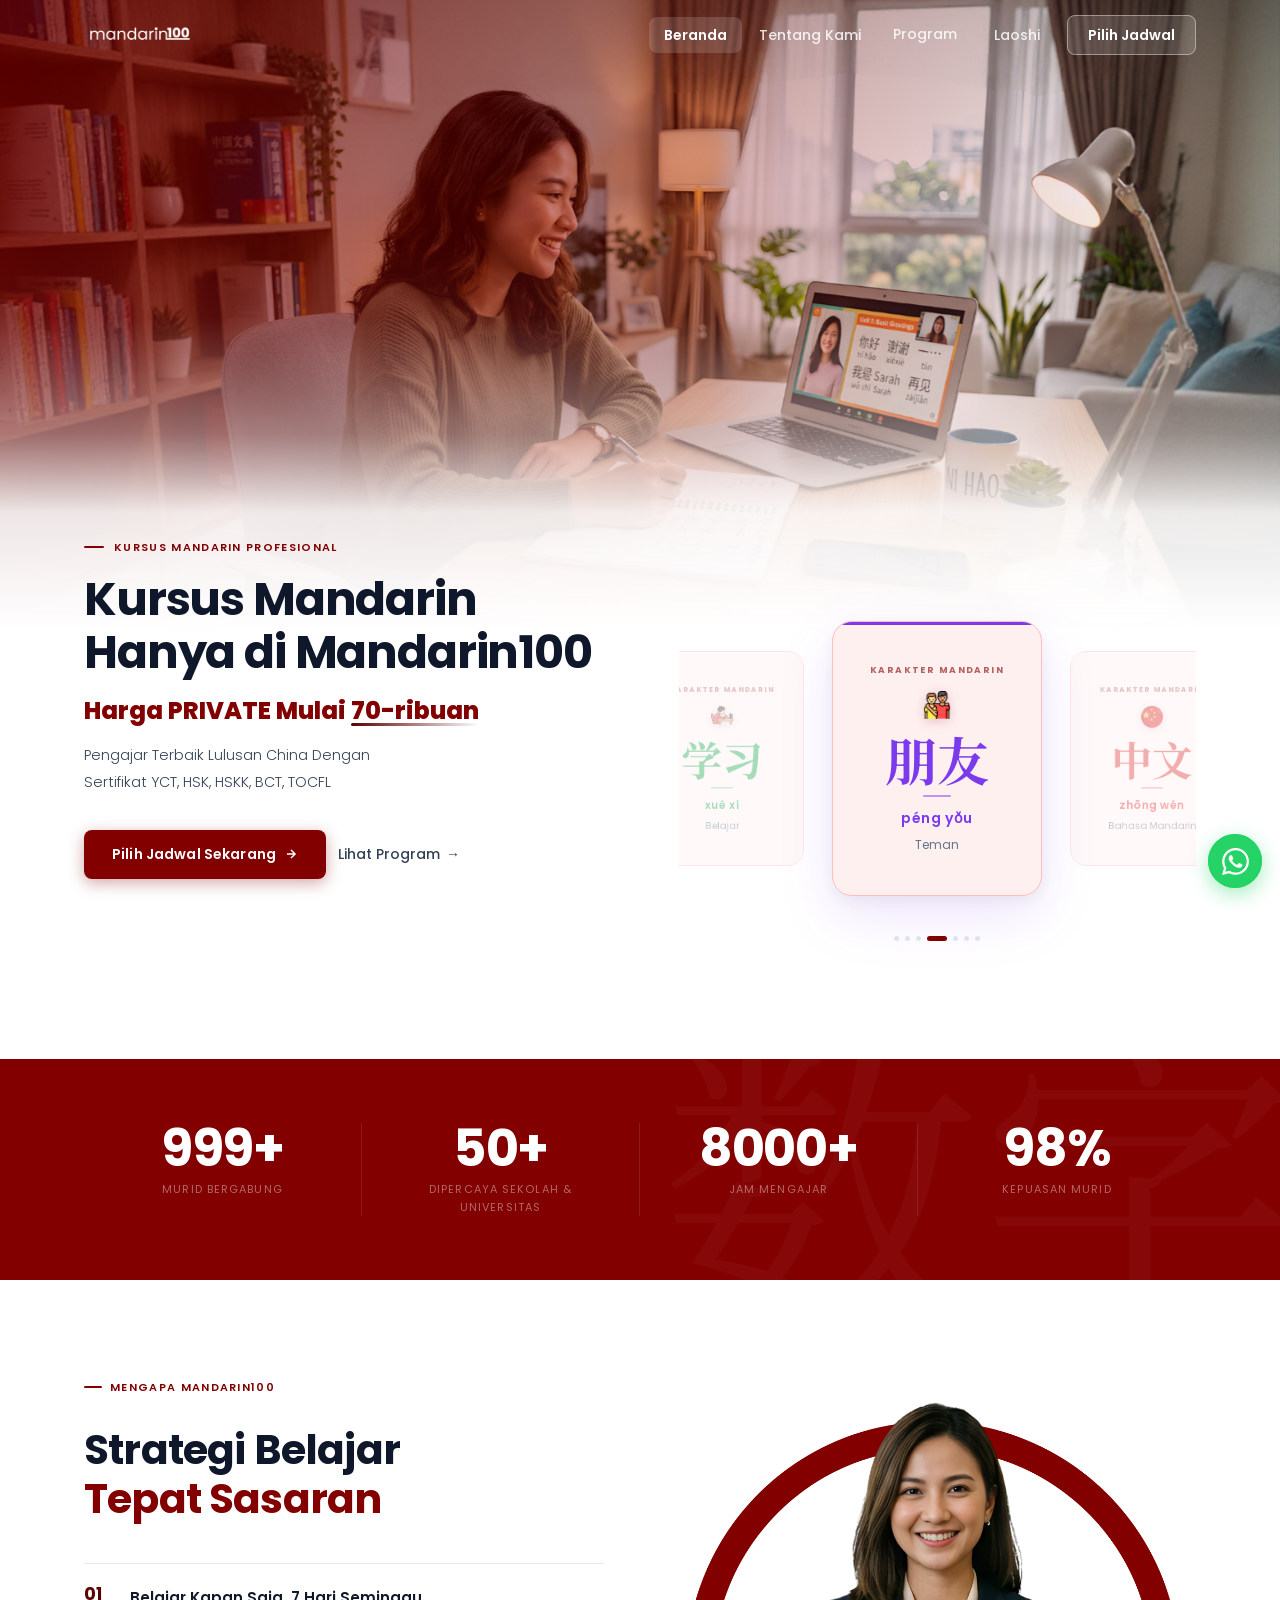
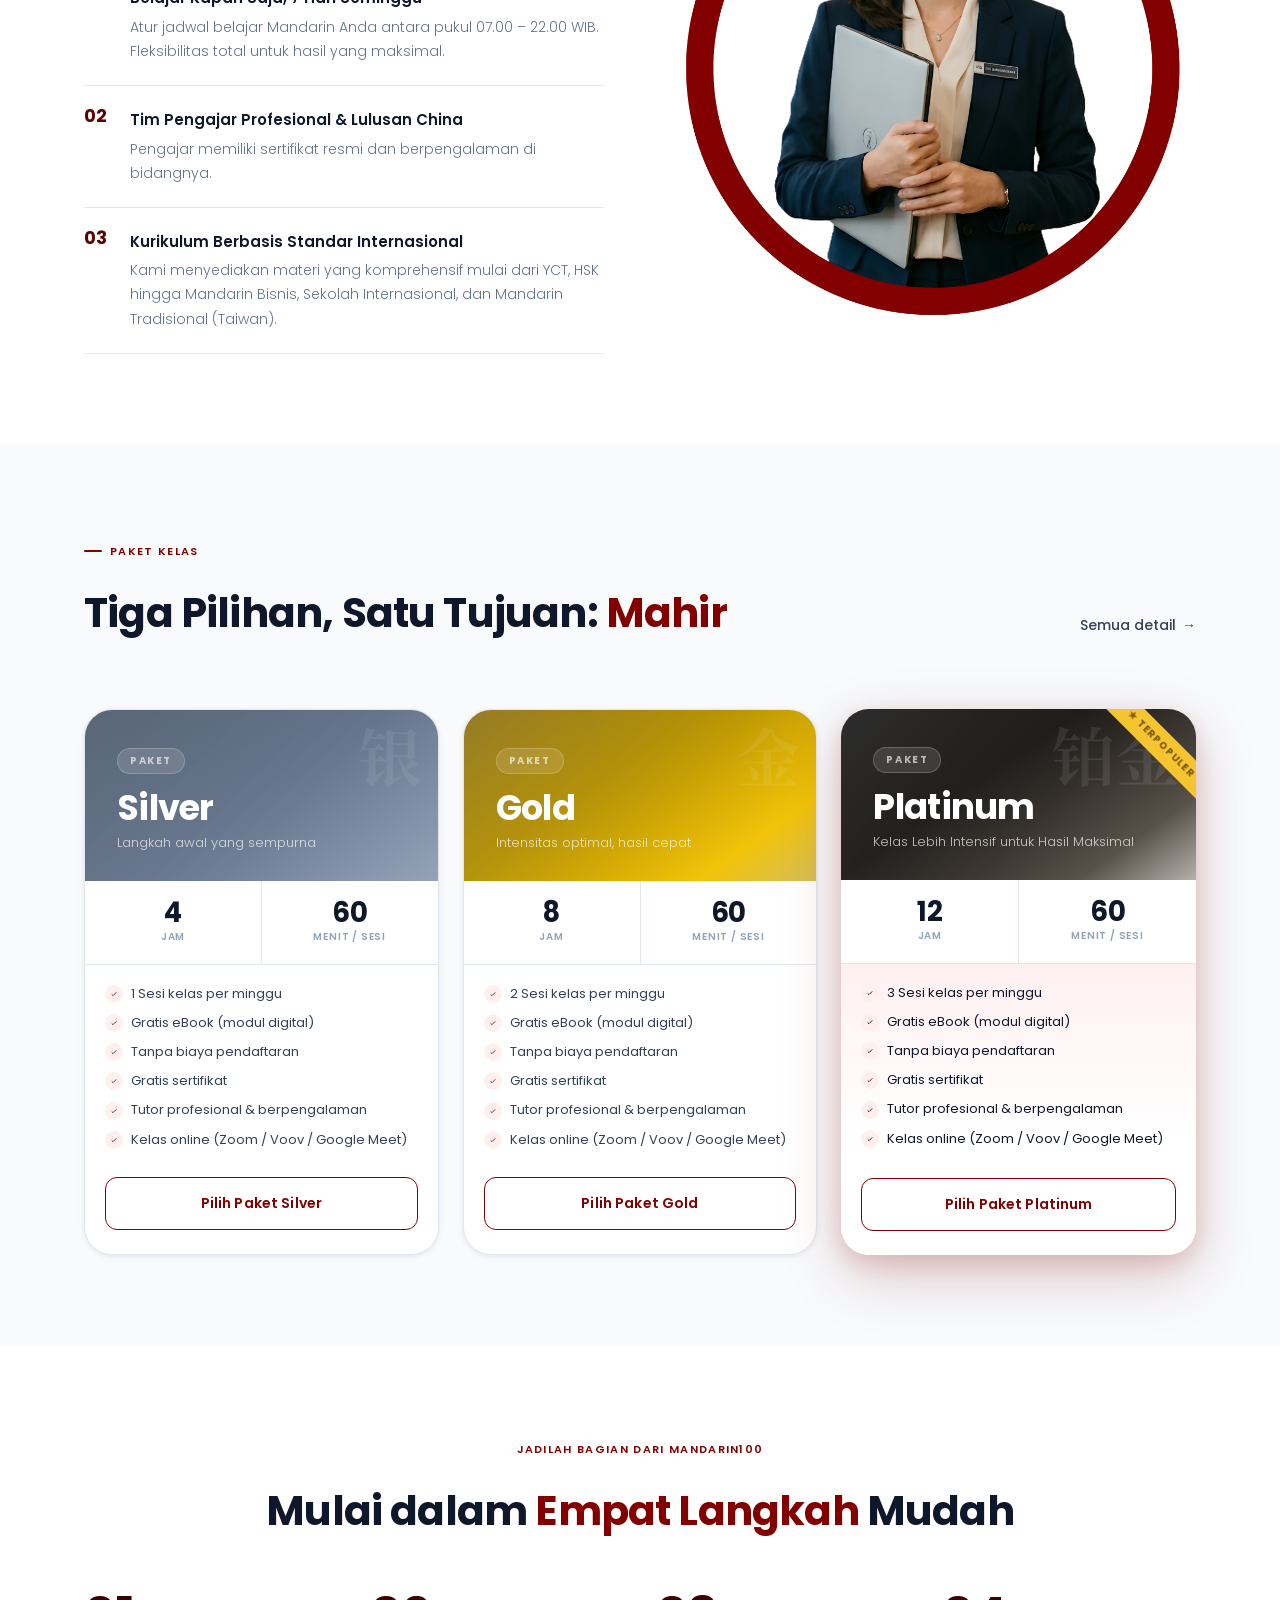
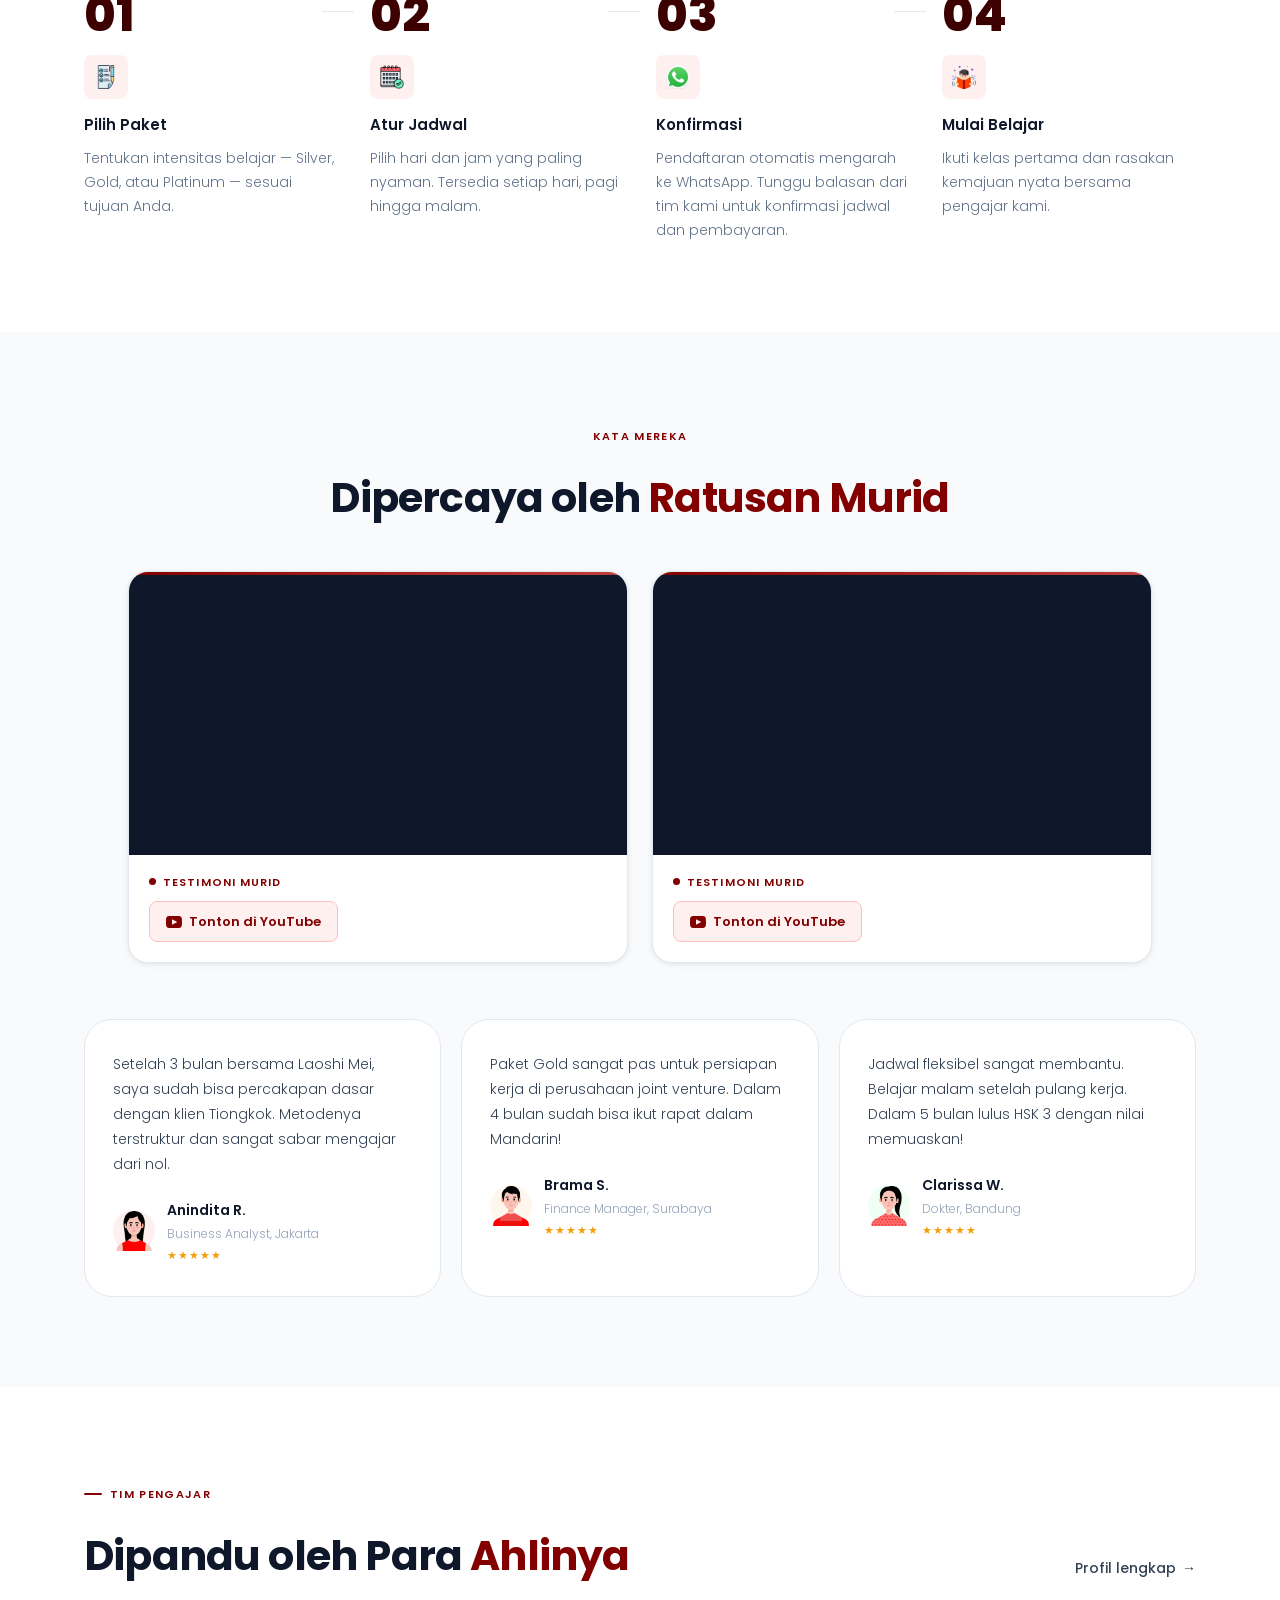
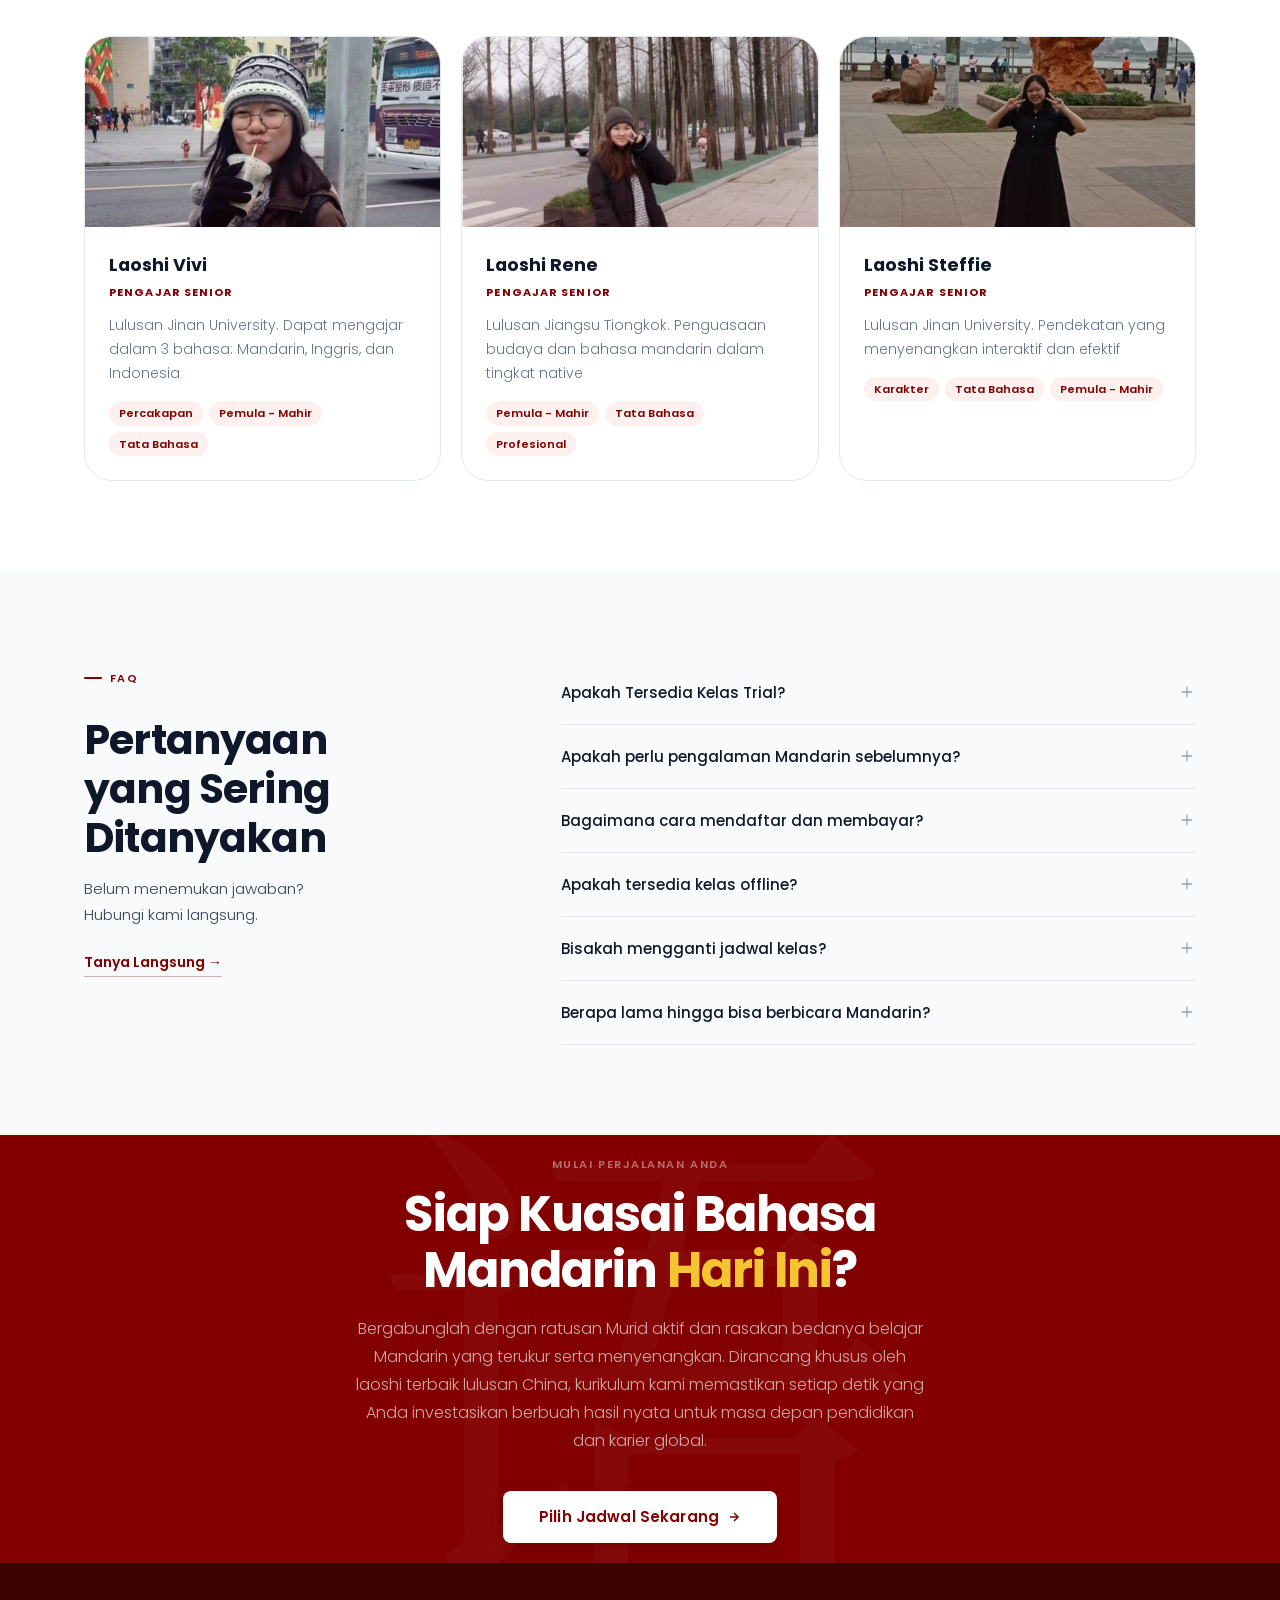
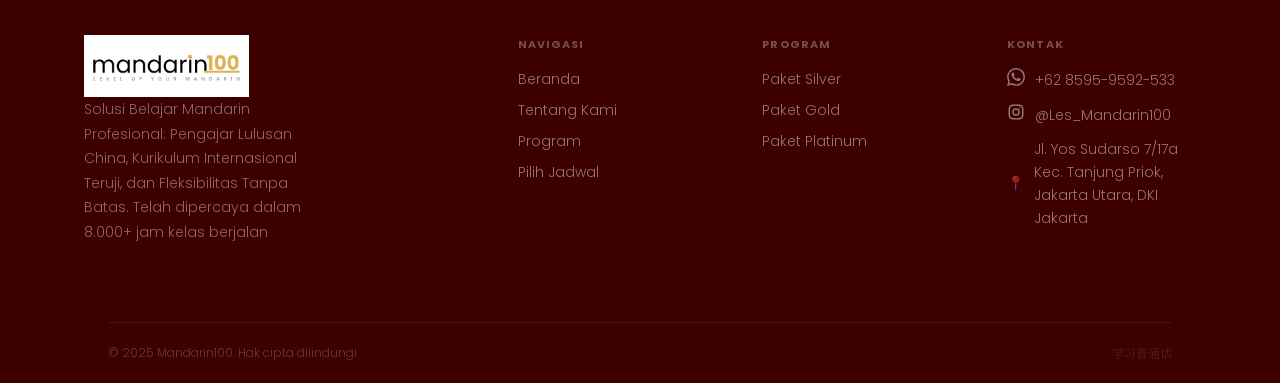
==== commit 0b1a48e5: "first commit" ====
--- a/index.html
+++ b/index.html
@@ -3,8 +3,8 @@
 <head>
   <meta charset="UTF-8" />
   <meta name="viewport" content="width=device-width, initial-scale=1.0" />
-  <title>Lexa Course — Kursus Bahasa Mandarin Online</title>
-  <meta name="description" content="Kursus Mandarin profesional dengan pengajar bersertifikat HSK dan jadwal fleksibel." />
+  <title>Mandarin100 — Les Kursus Bahasa Mandarin Online</title>
+  <meta name="description" content="Kursus Mandarin profesional dengan pengajar bersertifikat dan jadwal fleksibel." />
   <link rel="preconnect" href="https://fonts.googleapis.com" />
   <link rel="preconnect" href="https://fonts.gstatic.com" crossorigin />
   <link href="https://fonts.googleapis.com/css2?family=Poppins:wght@300;400;500;600;700;800&family=Noto+Serif+SC:wght@400;700&display=swap" rel="stylesheet" />
@@ -15,10 +15,8 @@
 <nav class="navbar transparent" id="navbar">
   <div class="nav-wrap">
     <a href="index.html" class="nav-logo">
-      <img src="assets/images/logo.png" alt="Lexa Course" />
+      <img src="assets/images/logo.png" alt="Mandarin100" />
       <div class="nav-brand">
-        <span class="nav-name">Lexa Course</span>
-        <span class="nav-sub">普通话 · Mandarin</span>
       </div>
     </a>
     <ul class="nav-links">
@@ -32,7 +30,7 @@
         <div class="dropdown">
           <a href="program.html#private" class="drop-item">
             <div class="drop-icon" style="background:#FFF0F0;color:#820000"><img src="assets/images/emot/user.png" width="16"></div>
-            <div><div class="drop-label">Kelas Private</div><div class="drop-sub">1 Murid · Perhatian penuh</div></div>
+            <div><div class="drop-label">Kelas Private</div><div class="drop-sub">1 Murid · Perhatian Penuh</div></div>
           </a>
           <a href="program.html#small-group" class="drop-item">
             <div class="drop-icon" style="background:#FFF7ED;color:#b45309"> <img src="assets/images/emot/group.png" width="20"></div>
@@ -47,7 +45,7 @@
            <div class="drop-icon" style="background:#FFF7ED;color:#b45309">
             <img src="assets/images/emot/fire.png" width="18">
             </div>
-            <div><div class="drop-label">Kelas Intensif</div><div class="drop-sub">Belajar lebih cepat & fokus</div></div>
+            <div><div class="drop-label">Kelas Intensif</div><div class="drop-sub">Belajar Lebih Cepat & Fokus</div></div>
           </a>
         </div>
       </li>
@@ -67,7 +65,7 @@
 
 <!-- Hero Photo -->
 <div class="hero-wrap">
-  <img src="assets/images/home.png" alt="Belajar Mandarin di Lexa Course" class="hero-img" loading="eager" decoding="async" />
+  <img src="assets/images/home.png" alt="Belajar Mandarin di Mandarin100" class="hero-img" loading="eager" decoding="async" />
   <div class="hero-overlay"></div>
   <div class="hero-fade"></div>
 </div>
@@ -79,7 +77,7 @@
       <div class="hero-grid">
         <div>
           <div class="hero-kicker au d1"><span class="hero-kicker-bar"></span>Kursus Mandarin Profesional</div>
-          <h1 class="hero-h1 au d2">Kursus Mandarin <br>Hanya di Lexa Course</h1>
+          <h1 class="hero-h1 au d2">Kursus Mandarin <br>Hanya di Mandarin100</h1>
            <strong class="hero-price">
             Harga PRIVATE Mulai 
             <span class="price-wrapper">
@@ -87,7 +85,7 @@
               <span class="hero-line"></span>
             </span>
           </strong>
-          <p class="hero-p au d3">Pengajar Terbaik Lulusan China Dengan Sertifikat HSK, HSKK, BCT, YCT & TOCFL.</p>
+          <p class="hero-p au d3">Pengajar Terbaik Lulusan China Dengan Sertifikat YCT, HSK, HSKK, BCT, TOCFL</p>
           <div class="hero-btns au d4">
             <a href="pilih-jadwal.html" class="btn btn-blue">
               Pilih Jadwal Sekarang
@@ -142,12 +140,12 @@
   <div class="container">
     <div class="why-grid">
       <div class="fi-l">
-        <div class="tag">Mengapa Lexa Course</div>
+        <div class="tag">Mengapa Mandarin100</div>
         <h2 class="heading-lg" style="margin-top:12px">Strategi Belajar <br><span>Tepat Sasaran</span></h2>
         <div class="why-list">
           <div class="why-row"><div class="why-n">01</div><div><div class="why-t">Belajar Kapan Saja, 7 Hari Seminggu</div><div class="why-d">Atur jadwal belajar Mandarin Anda antara pukul 07.00 – 22.00 WIB. Fleksibilitas total untuk hasil yang maksimal.</div></div></div>
           <div class="why-row"><div class="why-n">02</div><div><div class="why-t">Tim Pengajar Profesional & Lulusan China</div><div class="why-d">Pengajar memiliki sertifikat resmi dan berpengalaman di bidangnya.</div></div></div>
-          <div class="why-row"><div class="why-n">03</div><div><div class="why-t">Kurikulum Berbasis Standar Internasional</div><div class="why-d">Kami menyediakan materi yang komprehensif mulai dari HSK hingga Mandarin Bisnis, Sekolah Internasional, dan Mandarin Tradisional (Taiwan).</div></div></div>
+          <div class="why-row"><div class="why-n">03</div><div><div class="why-t">Kurikulum Berbasis Standar Internasional</div><div class="why-d">Kami menyediakan materi yang komprehensif mulai dari YCT, HSK hingga Mandarin Bisnis, Sekolah Internasional, dan Mandarin Tradisional (Taiwan).</div></div></div>
         </div>
       </div>
       <div class="fi-r">
@@ -190,7 +188,7 @@
         <path d="M5 13l4 4L19 7"/>
       </svg>
     </span>
-    1 sesi kelas per minggu
+    1 Sesi kelas per minggu
   </li>
 
   <li class="pc-li">
@@ -259,7 +257,7 @@
         <path d="M5 13l4 4L19 7"/>
       </svg>
     </span>
-    2 sesi kelas per minggu
+    2 Sesi kelas per minggu
   </li>
 
   <li class="pc-li">
@@ -329,7 +327,7 @@
         <path d="M5 13l4 4L19 7"/>
       </svg>
     </span>
-    3 sesi kelas per minggu
+    3 Sesi kelas per minggu
   </li>
 
   <li class="pc-li">
@@ -389,7 +387,7 @@
 <section class="sec">
   <div class="container">
     <div class="tc-text fi">
-      <div class="tag tag-center">Cara Kerja</div>
+      <div class="tag tag-center">Jadilah Bagian Dari Mandarin100</div>
       <h2 class="heading-lg" style="margin-top:12px">Mulai dalam <span>Empat Langkah</span> Mudah</h2>
     </div>
     <div class="how-grid">
@@ -454,7 +452,7 @@
           <div class="yt-thumb-wrap">
             <iframe
               src="https://www.youtube.com/embed/TamMF4aZvgQ?si=X0mgaISQhyxBEuFb&rel=0&modestbranding=1"
-              title="Testimoni Murid Lexa Course"
+              title="Testimoni Murid Mandarin100"
               allow="accelerometer; autoplay; clipboard-write; encrypted-media; gyroscope; picture-in-picture; web-share"
               referrerpolicy="strict-origin-when-cross-origin"
               allowfullscreen
@@ -477,7 +475,7 @@
           <div class="yt-thumb-wrap">
             <iframe
               src="https://www.youtube.com/embed/tz92c3PjV7o?si=URaY6xq4Sl0pUDJx&rel=0&modestbranding=1"
-              title="Testimoni Murid Lexa Course"
+              title="Testimoni Murid Mandarin100"
               allow="accelerometer; autoplay; clipboard-write; encrypted-media; gyroscope; picture-in-picture; web-share"
               referrerpolicy="strict-origin-when-cross-origin"
               allowfullscreen
@@ -500,7 +498,6 @@
     <div class="testi-grid">
 
   <div class="tc fi" data-d="1">
-    <div class="tc-q">"</div>
     <p class="tc-t">Setelah 3 bulan bersama Laoshi Mei, saya sudah bisa percakapan dasar dengan klien Tiongkok. Metodenya terstruktur dan sangat sabar mengajar dari nol.</p>
     
     <div class="tc-auth">
@@ -516,7 +513,6 @@
   </div>
 
   <div class="tc fi" data-d="2">
-    <div class="tc-q">"</div>
     <p class="tc-t">Paket Gold sangat pas untuk persiapan kerja di perusahaan joint venture. Dalam 4 bulan sudah bisa ikut rapat dalam Mandarin!</p>
     
     <div class="tc-auth">
@@ -532,7 +528,6 @@
   </div>
 
   <div class="tc fi" data-d="3">
-    <div class="tc-q">"</div>
     <p class="tc-t">Jadwal fleksibel sangat membantu. Belajar malam setelah pulang kerja. Dalam 5 bulan lulus HSK 3 dengan nilai memuaskan!</p>
     
     <div class="tc-auth">
@@ -627,7 +622,7 @@
         <div class="tag">FAQ</div>
         <h2 class="heading-lg" style="margin-top:12px">Pertanyaan<br>yang Sering<br>Ditanyakan</h2>
         <p class="faq-side-body">Belum menemukan jawaban? Hubungi kami langsung.</p>
-        <a href="https://wa.me/6285280051105" class="faq-wa" target="_blank">Tanya Langsung →</a>
+        <a href="https://wa.me/6285959592533" class="faq-wa" target="_blank">Tanya Langsung →</a>
       </div>
       <div class="fi-r">
         <div class="faq-item"><button class="faq-btn" onclick="faqToggle(this)">Apakah Tersedia Kelas Trial?<svg class="faq-ico" fill="none" stroke="currentColor" stroke-width="1.8" viewBox="0 0 24 24"><path d="M12 5v14M5 12h14"/></svg></button><div class="faq-ans">Ya, kami menyediakan kelas Trial atau percobaan untuk Murid baru dengan harga spesial.</div></div>
@@ -658,8 +653,7 @@
     <div class="footer-grid">
       <div>
         <div class="footer-logo">
-          <span class="f-logo-cn">学</span>
-          <span class="f-logo-name">Lexa Course</span>
+          <img src="assets/images/logof.png" />
         </div>
         <p class="f-desc">Solusi Belajar Mandarin Profesional: Pengajar Lulusan China, Kurikulum Internasional Teruji, dan Fleksibilitas Tanpa Batas. Telah dipercaya dalam 8.000+ jam kelas berjalan</p>
       
@@ -685,13 +679,13 @@
         <div>
   <div class="f-col-h">Kontak</div>
 
-  <a href="https://wa.me/6285280051105" class="f-contact" target="_blank">
+  <a href="https://wa.me/6285959592533" class="f-contact" target="_blank">
   <span>
     <svg width="18" height="18" fill="currentColor" viewBox="0 0 24 24">
       <path d="M20.52 3.48A11.94 11.94 0 0012.05 0C5.5 0 .17 5.33.17 11.88c0 2.1.55 4.15 1.6 5.95L0 24l6.33-1.66a11.9 11.9 0 005.72 1.45h.01c6.55 0 11.88-5.33 11.88-11.88 0-3.17-1.23-6.15-3.42-8.43zM12.06 21.5h-.01a9.9 9.9 0 01-5.05-1.39l-.36-.21-3.76.99 1-3.66-.24-.37a9.86 9.86 0 01-1.51-5.28C2.13 6.5 6.55 2.08 12.05 2.08c2.64 0 5.13 1.03 7 2.9a9.84 9.84 0 012.9 7c0 5.5-4.42 9.92-9.89 9.92zm5.42-7.4c-.3-.15-1.76-.87-2.03-.97-.27-.1-.47-.15-.67.15-.2.3-.77.97-.94 1.17-.17.2-.35.22-.64.07-.3-.15-1.26-.47-2.4-1.48-.88-.78-1.48-1.75-1.65-2.05-.17-.3-.02-.46.13-.61.13-.13.3-.35.45-.52.15-.17.2-.3.3-.5.1-.2.05-.37-.03-.52-.07-.15-.67-1.61-.91-2.21-.24-.58-.49-.5-.67-.51h-.57c-.2 0-.52.07-.79.37-.27.3-1.04 1.02-1.04 2.48 0 1.46 1.06 2.88 1.21 3.08.15.2 2.1 3.2 5.08 4.49.71.31 1.26.49 1.69.63.71.23 1.36.2 1.87.12.57-.09 1.76-.72 2.01-1.42.25-.7.25-1.29.18-1.42-.07-.12-.27-.2-.57-.35z"/>
     </svg>
   </span>
-  +62 8528-0051-105
+  +62 8595-9592-533
 </a>
 
   <!-- Instagram -->
@@ -701,18 +695,8 @@
         <path d="M7.75 2C4.678 2 2 4.678 2 7.75v8.5C2 19.322 4.678 22 7.75 22h8.5C19.322 22 22 19.322 22 16.25v-8.5C22 4.678 19.322 2 16.25 2h-8.5zm0 2h8.5C18.216 4 20 5.784 20 7.75v8.5c0 1.966-1.784 3.75-3.75 3.75h-8.5C5.784 20 4 18.216 4 16.25v-8.5C4 5.784 5.784 4 7.75 4zm8.75 1.5a1 1 0 100 2 1 1 0 000-2zM12 7a5 5 0 100 10 5 5 0 000-10zm0 2a3 3 0 110 6 3 3 0 010-6z"/>
       </svg>
     </span>
-    @LexaCourse
+    @Les_Mandarin100
   </a>
-
-  <!-- Instagram -->
-  <a href="https://www.instagram.com/mandarinonlinecourse/" class="f-contact" target="_blank">
-    <span>
-      <svg width="18" height="18" fill="currentColor" viewBox="0 0 24 24">
-        <path d="M7.75 2C4.678 2 2 4.678 2 7.75v8.5C2 19.322 4.678 22 7.75 22h8.5C19.322 22 22 19.322 22 16.25v-8.5C22 4.678 19.322 2 16.25 2h-8.5zm0 2h8.5C18.216 4 20 5.784 20 7.75v8.5c0 1.966-1.784 3.75-3.75 3.75h-8.5C5.784 20 4 18.216 4 16.25v-8.5C4 5.784 5.784 4 7.75 4zm8.75 1.5a1 1 0 100 2 1 1 0 000-2zM12 7a5 5 0 100 10 5 5 0 000-10zm0 2a3 3 0 110 6 3 3 0 010-6z"/>
-      </svg>
-    </span>
-    @MandarinOnlineCourse
-  </a> 
 
   <div class="f-contact">
     <span>📍</span>
@@ -722,11 +706,11 @@
 </div>
     </div>
   </div>
-  <div class="container"><div class="f-bottom"><span>© 2025 Lexa Course. Hak cipta dilindungi.</span><span class="f-cn">学习普通话</span></div></div>
+  <div class="container"><div class="f-bottom"><span>© 2025 Mandarin100. Hak cipta dilindungi.</span><span class="f-cn">学习普通话</span></div></div>
 </footer>
 <!-- WhatsApp Float -->
 <div class="wa-float">
-  <a href="https://wa.me/6285280051105?text=Halo%20Lexa%20Course%2C%20saya%20ingin%20bertanya%20tentang%20kursus%20Mandarin." class="wa-btn" target="_blank" rel="noopener" aria-label="Hubungi via WhatsApp">
+  <a href="https://wa.me/6285959592533?text=Halo%20Mandarin100%2C%20saya%20ingin%20bertanya%20tentang%20kursus%20Mandarin." class="wa-btn" target="_blank" rel="noopener" aria-label="Hubungi via WhatsApp">
     <svg class="wa-ico" viewBox="0 0 24 24"><path d="M17.472 14.382c-.297-.149-1.758-.867-2.03-.967-.273-.099-.471-.148-.67.15-.197.297-.767.966-.94 1.164-.173.199-.347.223-.644.075-.297-.15-1.255-.463-2.39-1.475-.883-.788-1.48-1.761-1.653-2.059-.173-.297-.018-.458.13-.606.134-.133.298-.347.446-.52.149-.174.198-.298.298-.497.099-.198.05-.371-.025-.52-.075-.149-.669-1.612-.916-2.207-.242-.579-.487-.5-.669-.51-.173-.008-.371-.01-.57-.01-.198 0-.52.074-.792.372-.272.297-1.04 1.016-1.04 2.479 0 1.462 1.065 2.875 1.213 3.074.149.198 2.096 3.2 5.077 4.487.709.306 1.262.489 1.694.625.712.227 1.36.195 1.871.118.571-.085 1.758-.719 2.006-1.413.248-.694.248-1.289.173-1.413-.074-.124-.272-.198-.57-.347m-5.421 7.403h-.004a9.87 9.87 0 01-5.031-1.378l-.361-.214-3.741.982.998-3.648-.235-.374a9.86 9.86 0 01-1.51-5.26c.001-5.45 4.436-9.884 9.888-9.884 2.64 0 5.122 1.03 6.988 2.898a9.825 9.825 0 012.893 6.994c-.003 5.45-4.437 9.884-9.885 9.884m8.413-18.297A11.815 11.815 0 0012.05 0C5.495 0 .16 5.335.157 11.892c0 2.096.547 4.142 1.588 5.945L.057 24l6.305-1.654a11.882 11.882 0 005.683 1.448h.005c6.554 0 11.89-5.335 11.893-11.893a11.821 11.821 0 00-3.48-8.413z"/></svg>
   </a>
   <span class="wa-tip">Hubungi Kami</span>
--- a/assets/css/style.css
+++ b/assets/css/style.css
@@ -228,6 +228,7 @@
 }
 .nav-brand { display: flex; flex-direction: column; line-height: 1.1; }
 .nav-name {
+  
   font-size: 1.05rem;
   font-weight: 700;
   color: var(--white);
@@ -1136,8 +1137,20 @@
 .tab-content.on { display:block; animation:fy 0.4s var(--ease) }
 
 /* ── BOOKING (jadwal) ── */
-.booking-wrap { max-width:720px; margin:0 auto }
-.steps-bar { display:flex; align-items:center; margin-bottom:40px; overflow-x:auto; padding-bottom:4px }
+.booking-wrap { max-width:1100px; margin:0 auto }
+.steps-bar {
+  display: flex;
+  align-items: center;
+  justify-content: center;
+  margin-bottom: 40px;
+  overflow-x: auto;
+  padding-bottom: 4px;
+  /* Hide scrollbar visually but keep scrollable */
+  scrollbar-width: none;
+  -ms-overflow-style: none;
+}
+.steps-bar::-webkit-scrollbar { display: none; }
+
 .step-item { display:flex; align-items:center; flex-shrink:0 }
 .step-dot {
   width:40px; height:40px; border-radius:50%;
@@ -1152,6 +1165,60 @@
 .step-item.cur .step-lbl { color:var(--blue); font-weight:600 }
 .step-conn { width:32px; height:1px; background:var(--line); flex-shrink:0; transition:background var(--t2) }
 .step-conn.done { background:var(--blue) }
+
+/* ── STEPS BAR MOBILE ── */
+@media (max-width: 768px) {
+  .steps-bar {
+    justify-content: flex-start;
+    gap: 0;
+    padding: 12px 16px 16px;
+    margin-bottom: 28px;
+    /* Smooth scroll snap */
+    scroll-snap-type: x mandatory;
+    -webkit-overflow-scrolling: touch;
+    /* Subtle fade edges to indicate scrollability */
+    -webkit-mask-image: linear-gradient(to right, transparent 0%, black 8%, black 92%, transparent 100%);
+    mask-image: linear-gradient(to right, transparent 0%, black 8%, black 92%, transparent 100%);
+  }
+
+  .step-item {
+    flex-direction: column;
+    align-items: center;
+    gap: 6px;
+    scroll-snap-align: center;
+    padding: 0 4px;
+  }
+
+  /* Dot lebih kecil di mobile */
+  .step-dot {
+    width: 34px;
+    height: 34px;
+    font-size: 13px;
+  }
+
+  /* Label vertikal di bawah dot */
+  .step-lbl {
+    font-size: 10px;
+    margin: 0;
+    text-align: center;
+    line-height: 1.3;
+  }
+
+  /* Connector lebih tipis, pendek */
+  .step-conn {
+    width: 20px;
+    height: 1.5px;
+    align-self: flex-start;
+    margin-top: 17px; /* sejajar tengah dot */
+  }
+
+  /* Step aktif: sedikit lebih besar */
+  .step-item.cur .step-dot {
+    width: 38px;
+    height: 38px;
+    font-size: 14px;
+  }
+}
 
 .booking-panel {
   background:var(--white); border:1px solid var(--line);
@@ -1212,7 +1279,17 @@
 /* ── FOOTER ── */
 .footer { background:var(--blue-deep); padding:72px 0 0 }
 .footer-grid { display:grid; grid-template-columns:2fr 1fr 1fr 1fr; gap:56px; margin-bottom:56px }
-.footer-logo { display:flex; align-items:center; gap:10px; margin-bottom:16px }
+.footer-logo { display: flex; align-items: center; gap: 12px; }
+.footer-logo img {
+  height: 62px;
+  width: auto;
+  object-fit: contain;
+  display: block;
+}
+/* Saat scroll (navbar putih), logo kembali ke warna aslinya */
+.navbar.solid .footer-logo img {
+  filter: none;
+}
 .f-logo-cn { font-family:var(--font-cn); font-size:1.6rem; color:rgba(255,255,255,0.4) }
 .f-logo-name { font-size:1.05rem; font-weight:700; color:var(--white) }
 .f-desc { font-size:14px; font-weight:300; line-height:1.75; color:rgba(255,255,255,0.4); max-width:250px; margin-bottom:22px }
@@ -2180,7 +2257,7 @@
 .yt-card {
   flex: 0 0 calc(33.333% - 16px);
   max-width: calc(33.333% - 16px);
-  min-width: 280px;
+  min-width: 500px;
   background: var(--white);
   border-radius: var(--r-lg);
   border: 1px solid var(--line);
@@ -2566,27 +2643,54 @@
 ━━━━━━━━━━━━━━━━━━━━━━━━━━━━━━━━━━━━━━━━━━━━━━━━━ */
 
 /* Grid wrapper */
+/* ══════════════════════════════════════════════════
+   GRID GURU
+   • Mobile  (< 640px)   → 1 kolom
+   • Laptop  (640–1099px) → 2 kolom  
+   • PC besar (≥ 1100px)  → 3 kolom
+   Card lebar FIXED 300px — tidak pernah gepeng,
+   kalau tidak muat geser ke baris berikutnya.
+══════════════════════════════════════════════════ */
 .teacher-opts {
   display: grid;
-  grid-template-columns: repeat(auto-fill, minmax(280px, 1fr));
-  gap: 14px;
-}
-
-/* Card utama */
+  grid-template-columns: repeat(3, 300px);
+  gap: 20px;
+  justify-content: start;
+}
+
+@media (max-width: 1099px) {
+  .teacher-opts {
+    grid-template-columns: repeat(2, 300px);
+  }
+}
+
+@media (max-width: 639px) {
+  .teacher-opts {
+    grid-template-columns: 300px;
+    justify-content: center;
+  }
+}
+
+/* Card utama — lebar FIXED 300px, tidak pernah gepeng */
 .teacher-opt.guru-card-full {
   display: flex;
-  gap: 14px;
-  align-items: flex-start;
-  width: auto;
-  flex: unset;
-  padding: 14px;
+  flex-direction: column;
+  align-items: center;
+  text-align: center;
+
+  width: 300px;
+  min-width: 300px;
+  max-width: 300px;
+  box-sizing: border-box;
+
+  padding: 18px;
   border-radius: var(--r-lg);
   border: 1.5px solid var(--line);
   background: var(--white);
   cursor: pointer;
   transition: all var(--t2);
-  box-sizing: border-box;
-}
+}
+
 .teacher-opt.guru-card-full:hover {
   border-color: var(--blue);
   box-shadow: var(--sh-md);
@@ -2598,16 +2702,26 @@
   box-shadow: 0 4px 16px rgba(130,0,0,0.12);
 }
 
-/* Foto dalam card */
+/* Foto dalam card: tinggi FIXED, tidak pernah gepeng */
 .guru-card-foto-wrap {
-  width: 72px;
-  height: 90px;
-  flex-shrink: 0;
+  width: 100%;
+  height: 420px;
+  flex-shrink: 0;        /* ← KUNCI: tidak pernah ikut menyempit */
+  margin-bottom: 12px;
+
   border-radius: var(--r);
   overflow: hidden;
   background: var(--surface);
   border: 1.5px solid var(--line);
 }
+
+.guru-card-info {
+  width: 100%;
+  display: flex;
+  flex-direction: column;
+  flex: 1; /* ⬅️ ini bikin dia penuh */
+}
+
 .guru-card-foto-wrap .teacher-img {
   width: 100%;
   height: 100%;
@@ -2626,20 +2740,30 @@
 .guru-card-info { flex: 1; min-width: 0; }
 
 .guru-card-nama {
-  font-size: 14px;
+  font-size: 15px;
   font-weight: 700;
-  color: var(--ink);
-  margin-bottom: 6px;
+  margin-bottom: 8px;
+}
+
+.guru-card-status {
+  margin-top: 6px;
 }
 .teacher-opt.guru-card-full.on .guru-card-nama { color: var(--blue); }
 
 /* Badge level */
 .guru-card-levels {
   display: flex;
+  flex-direction: column; /* ⬅️ penting */
+  gap: 6px;
+  margin-bottom: 7px;
+}
+.guru-level-row {
+  display: flex;
   flex-wrap: wrap;
   gap: 4px;
-  margin-bottom: 7px;
-}
+  justify-content: center; /* ⬅️ biar center */
+}
+
 .guru-level-badge {
   font-size: 10px;
   font-weight: 600;
@@ -2651,11 +2775,7 @@
   white-space: nowrap;
   line-height: 1.5;
 }
-.guru-level-more {
-  background: var(--surface);
-  color: var(--ink-3);
-  border-color: var(--line);
-}
+
 .teacher-opt.guru-card-full.on .guru-level-badge {
   background: rgba(130,0,0,0.1);
   border-color: rgba(130,0,0,0.2);
@@ -2673,15 +2793,208 @@
   font-size: 11px;
   font-weight: 600;
   color: var(--blue);
-}
-
-/* Mobile: 1 kolom */
-@media (max-width: 480px) {
-  .teacher-opts {
-    grid-template-columns: 1fr;
-  }
-  .guru-card-foto-wrap {
-    width: 60px;
-    height: 75px;
-  }
+  margin-top: auto;
+}
+
+/* media query guru-card mobile dihapus — grid auto-fill handle otomatis */
+
+/* ━━━━━━━━━━━━━━━━━━━━━━━━━━━━━━━━━━━━━━━
+   TUJUAN BELAJAR — Desain Profesional
+━━━━━━━━━━━━━━━━━━━━━━━━━━━━━━━━━━━━━━━ */
+
+.tj-section-label {
+  font-size: 11px;
+  font-weight: 700;
+  letter-spacing: 0.08em;
+  text-transform: uppercase;
+  color: var(--ink-4);
+  margin-bottom: 10px;
+  margin-top: 20px;
+}
+
+/* ── Tujuan Umum ── */
+.tj-general-row {
+  display: grid;
+  grid-template-columns: repeat(5, 1fr);
+  gap: 10px;
+}
+.tj-general-btn {
+  border: 1.5px solid var(--line);
+  border-radius: var(--r);
+  padding: 14px 12px;
+  text-align: center;
+  cursor: pointer;
+  transition: all var(--t2);
+  background: var(--white);
+}
+.tj-general-btn:hover {
+  border-color: var(--blue);
+  background: var(--blue-soft);
+  transform: translateY(-2px);
+}
+.tj-general-btn.on {
+  border-color: var(--blue);
+  background: var(--blue-soft);
+  box-shadow: 0 0 0 3px rgba(130,0,0,0.08);
+}
+.tj-gen-title {
+  font-size: 13px;
+  font-weight: 700;
+  color: var(--ink);
+  margin-bottom: 3px;
+}
+.tj-general-btn.on .tj-gen-title { color: var(--blue); }
+.tj-gen-sub {
+  font-size: 11px;
+  font-weight: 300;
+  color: var(--ink-4);
+  line-height: 1.4;
+}
+
+/* ── Sertifikasi Grid (dropdown card) ── */
+.tj-cert-grid {
+  display: grid;
+  grid-template-columns: repeat(2, 1fr);
+  gap: 10px;
+  overflow: visible;
+}
+.tj-cert-card {
+  border: 1.5px solid var(--line);
+  border-radius: var(--r);
+  overflow: hidden;
+  transition: border-color var(--t2);
+  background: var(--white);
+  position: relative;
+}
+.tj-cert-card.open { border-color: var(--blue); }
+.tj-cert-card.selected { border-color: var(--blue); background: var(--blue-soft); }
+
+.tj-cert-card-header {
+  display: flex;
+  align-items: center;
+  gap: 12px;
+  padding: 14px 16px;
+  cursor: pointer;
+  transition: background var(--t1);
+}
+.tj-cert-card-header:hover { background: var(--surface); }
+.tj-cert-card.open .tj-cert-card-header { background: var(--blue-soft); }
+
+.tj-cert-card-title {
+  font-size: 14px;
+  font-weight: 700;
+  color: var(--ink);
+}
+.tj-cert-card.open .tj-cert-card-title,
+.tj-cert-card.selected .tj-cert-card-title { color: var(--blue); }
+.tj-cert-card-sub {
+  font-size: 11px;
+  font-weight: 300;
+  color: var(--ink-4);
+  margin-top: 2px;
+}
+.tj-cert-card-selected {
+  margin-left: auto;
+  font-size: 12px;
+  font-weight: 600;
+  color: var(--ink-4);
+  white-space: nowrap;
+  padding: 3px 10px;
+  border-radius: 100px;
+  background: var(--surface);
+  border: 1px solid var(--line);
+  transition: all var(--t1);
+}
+.tj-cert-card.selected .tj-cert-card-selected {
+  background: var(--blue);
+  color: var(--white);
+  border-color: var(--blue);
+}
+.tj-cert-card-arrow {
+  width: 16px;
+  height: 16px;
+  flex-shrink: 0;
+  color: var(--ink-4);
+  transition: transform var(--t2);
+}
+.tj-cert-card.open .tj-cert-card-arrow { transform: rotate(180deg); color: var(--blue); }
+
+.tj-cert-card {
+  position: relative; /* sudah ada, aman */
+  overflow: visible;  /* ⬅️ TAMBAH INI */
+}
+
+.tj-cert-card-panel {
+  position: absolute;
+  top: calc(100% + 6px);
+  left: 0;
+  width: 100%;
+
+  background: var(--white);
+  border: 1px solid var(--line);
+  border-radius: var(--r);
+
+  box-shadow: 0 12px 30px rgba(0,0,0,0.08);
+
+  padding: 12px 14px;
+
+  opacity: 0;
+  transform: translateY(8px);
+  pointer-events: none;
+
+  transition: all 0.25s ease;
+  z-index: 20;
+}
+
+.tj-cert-card.open .tj-cert-card-panel {
+  opacity: 1;
+  transform: translateY(0);
+  pointer-events: auto;
+}
+
+.tj-level-row {
+  display: flex;
+  flex-wrap: wrap;
+  gap: 8px;
+}
+.tj-lvl-btn {
+  font-size: 12px;
+  font-weight: 600;
+  padding: 6px 16px;
+  border-radius: 100px;
+  border: 1.5px solid var(--line);
+  background: var(--white);
+  color: var(--ink-2);
+  cursor: pointer;
+  transition: all var(--t1);
+}
+.tj-lvl-btn:hover {
+  border-color: var(--blue);
+  color: var(--blue);
+  background: var(--blue-soft);
+}
+.tj-lvl-btn.on {
+  background: var(--blue);
+  color: var(--white);
+  border-color: var(--blue);
+}
+
+/* ── Lainnya ── */
+.tj-other-row {
+  margin-top: 10px;
+}
+.tj-other-btn {
+  max-width: 200px;
+  text-align: left;
+  padding: 12px 16px;
+}
+
+/* ── Mobile ── */
+@media (max-width: 640px) {
+  .tj-general-row { grid-template-columns: repeat(2, 1fr); }
+  .tj-cert-grid   { grid-template-columns: 1fr; }
+  .tj-other-btn   { max-width: 100%; }
+}
+@media (max-width: 380px) {
+  .tj-general-row { grid-template-columns: 1fr 1fr; }
 }
